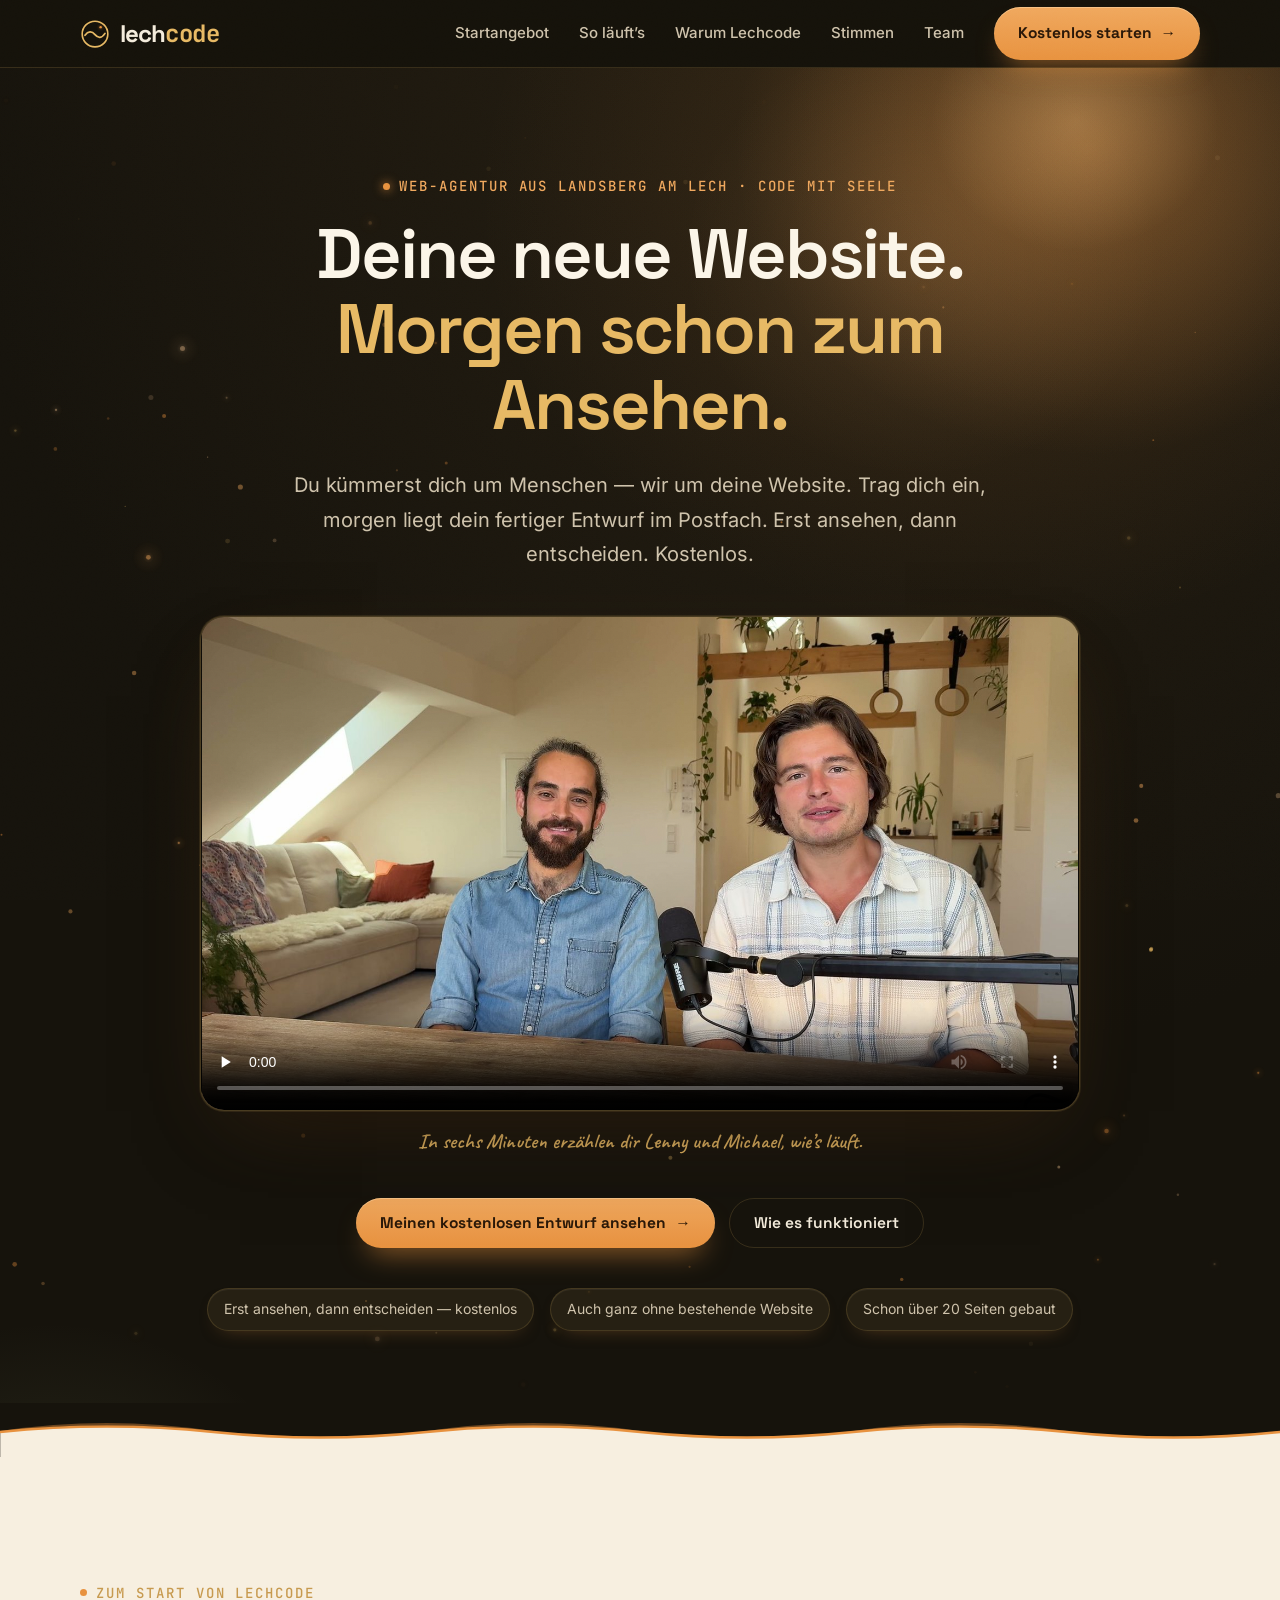
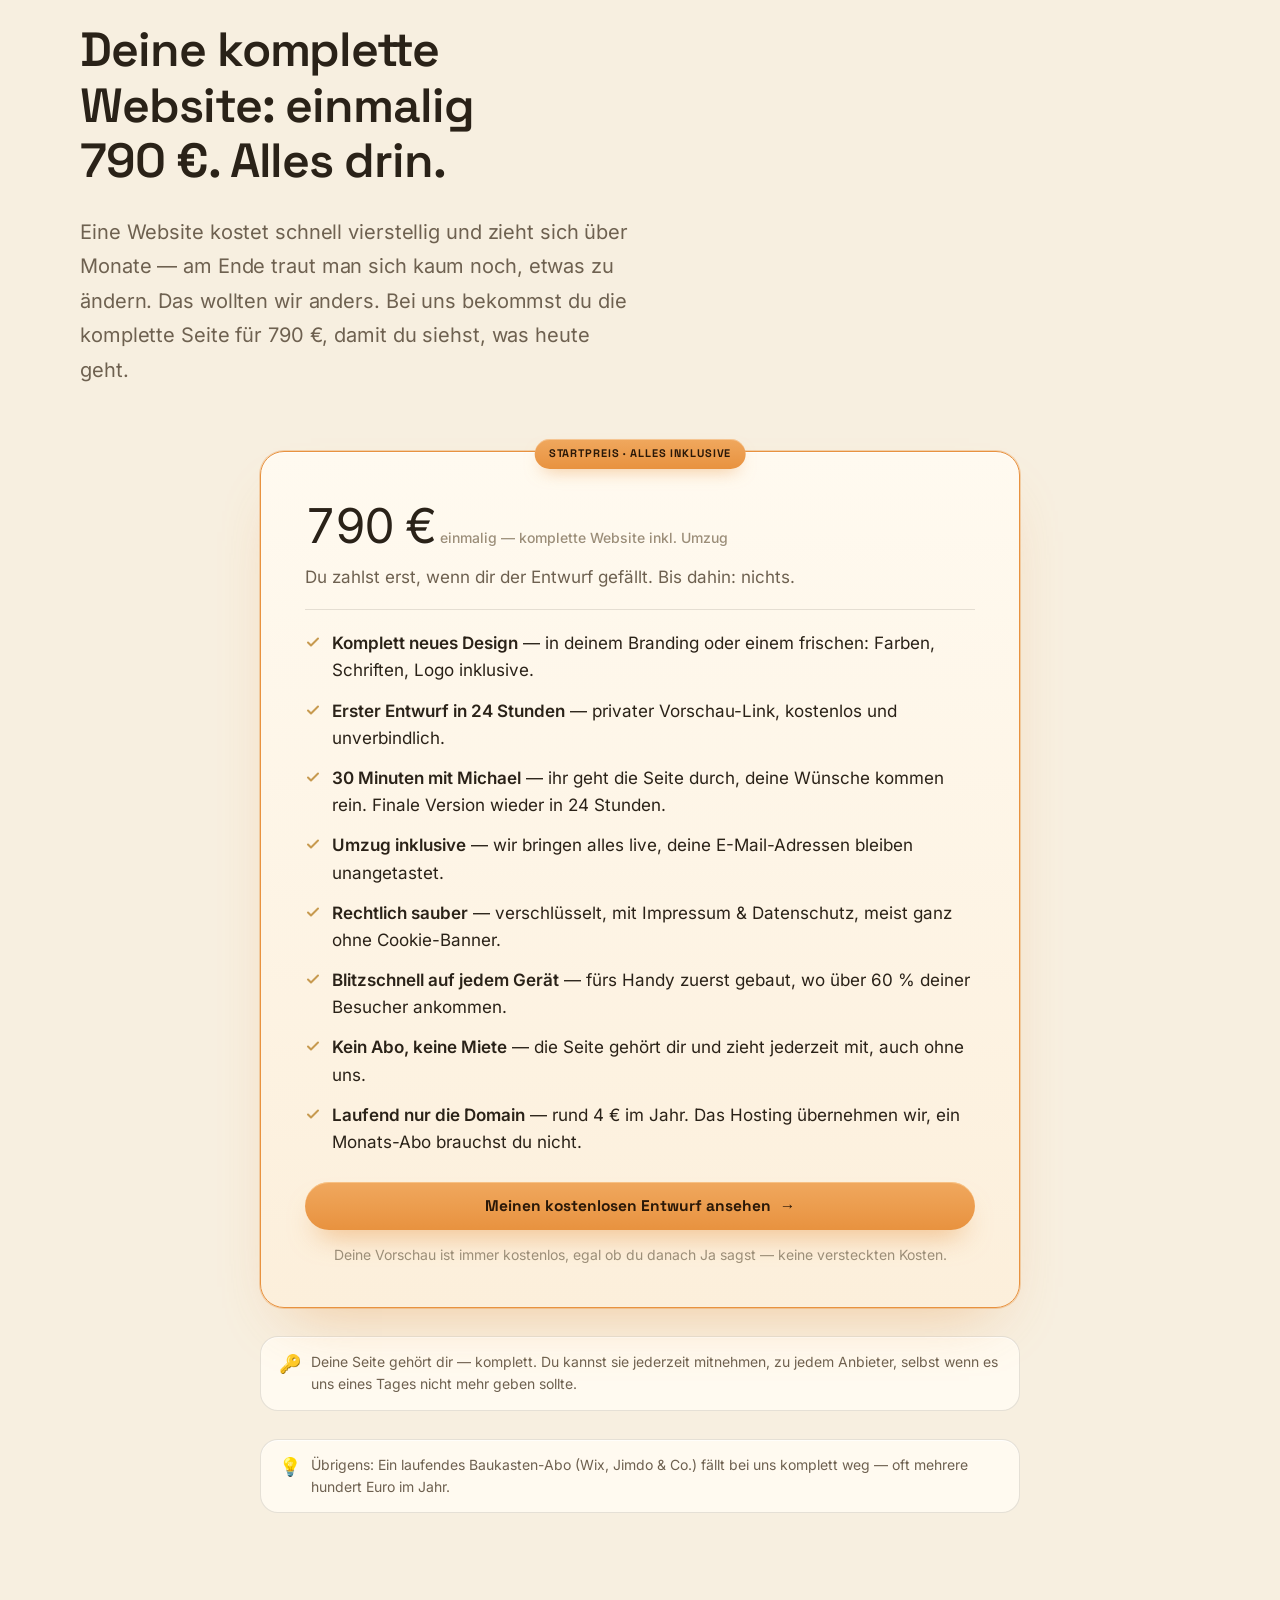
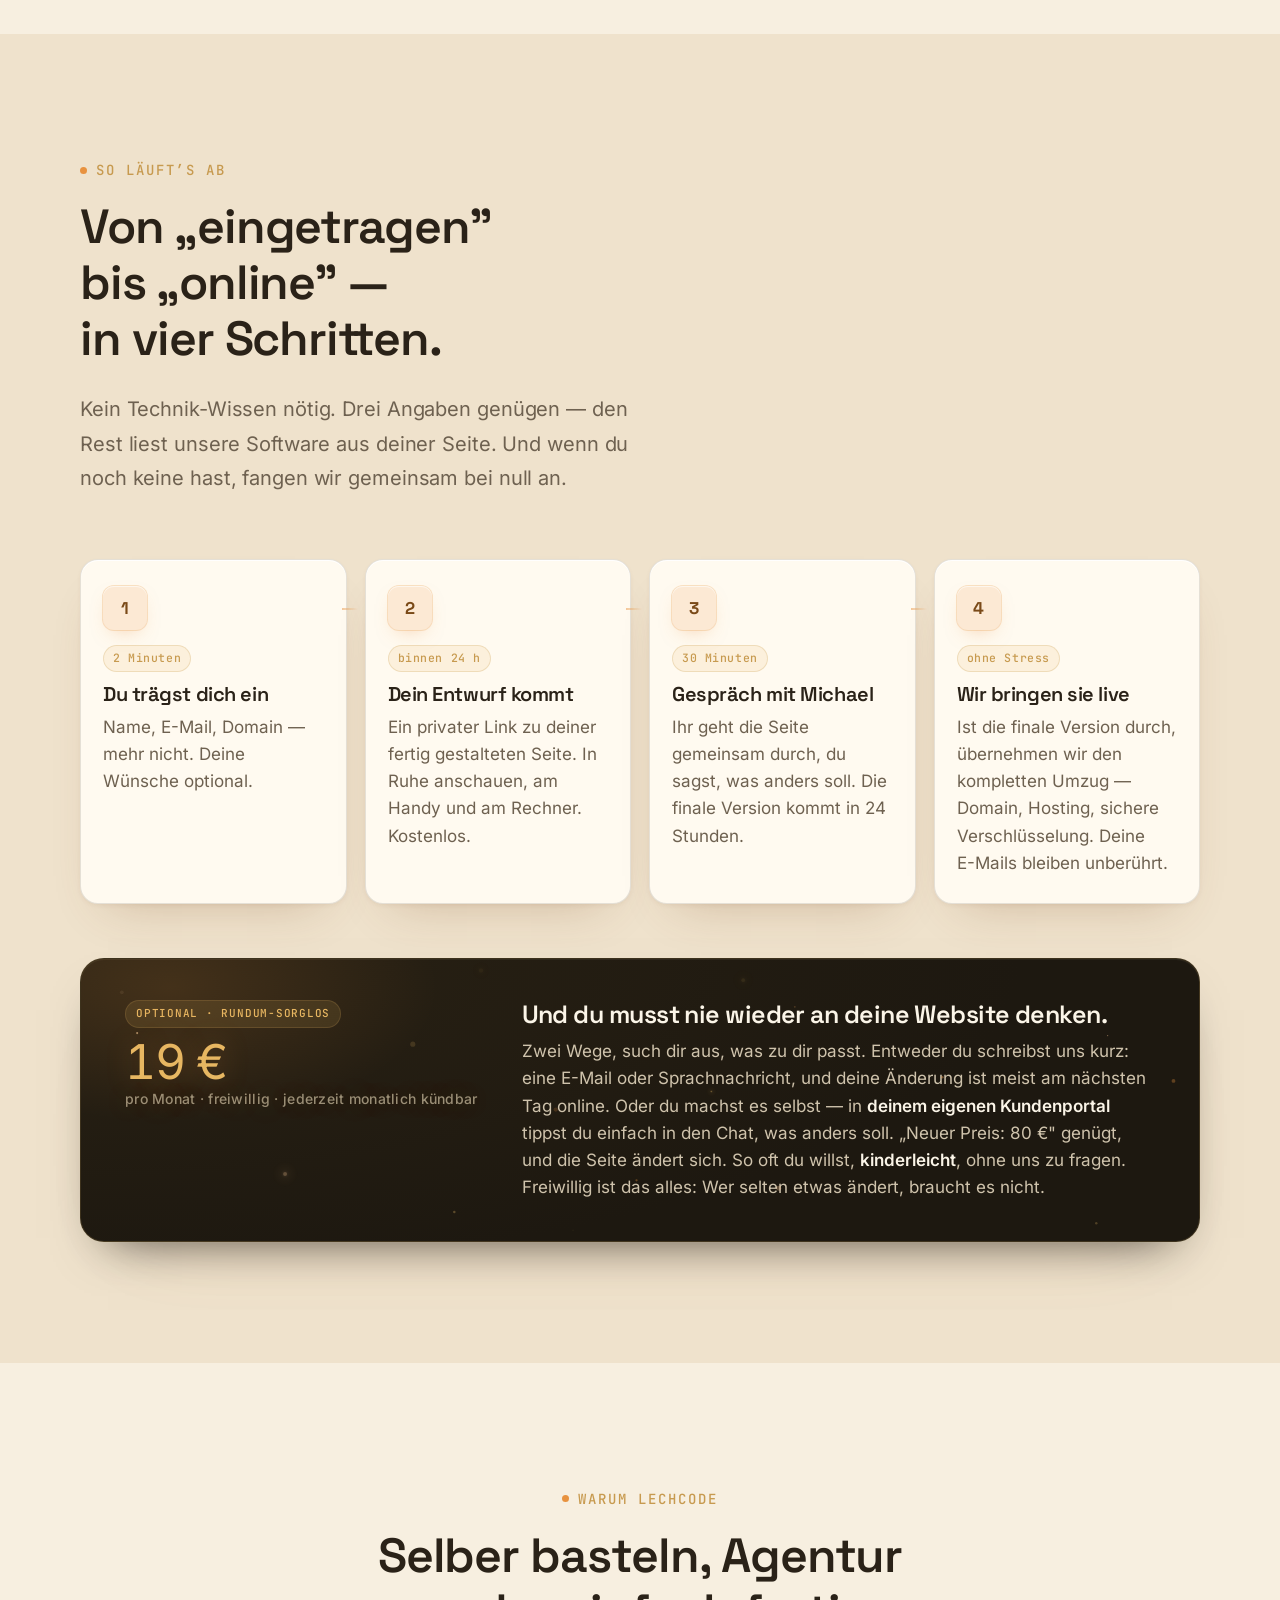
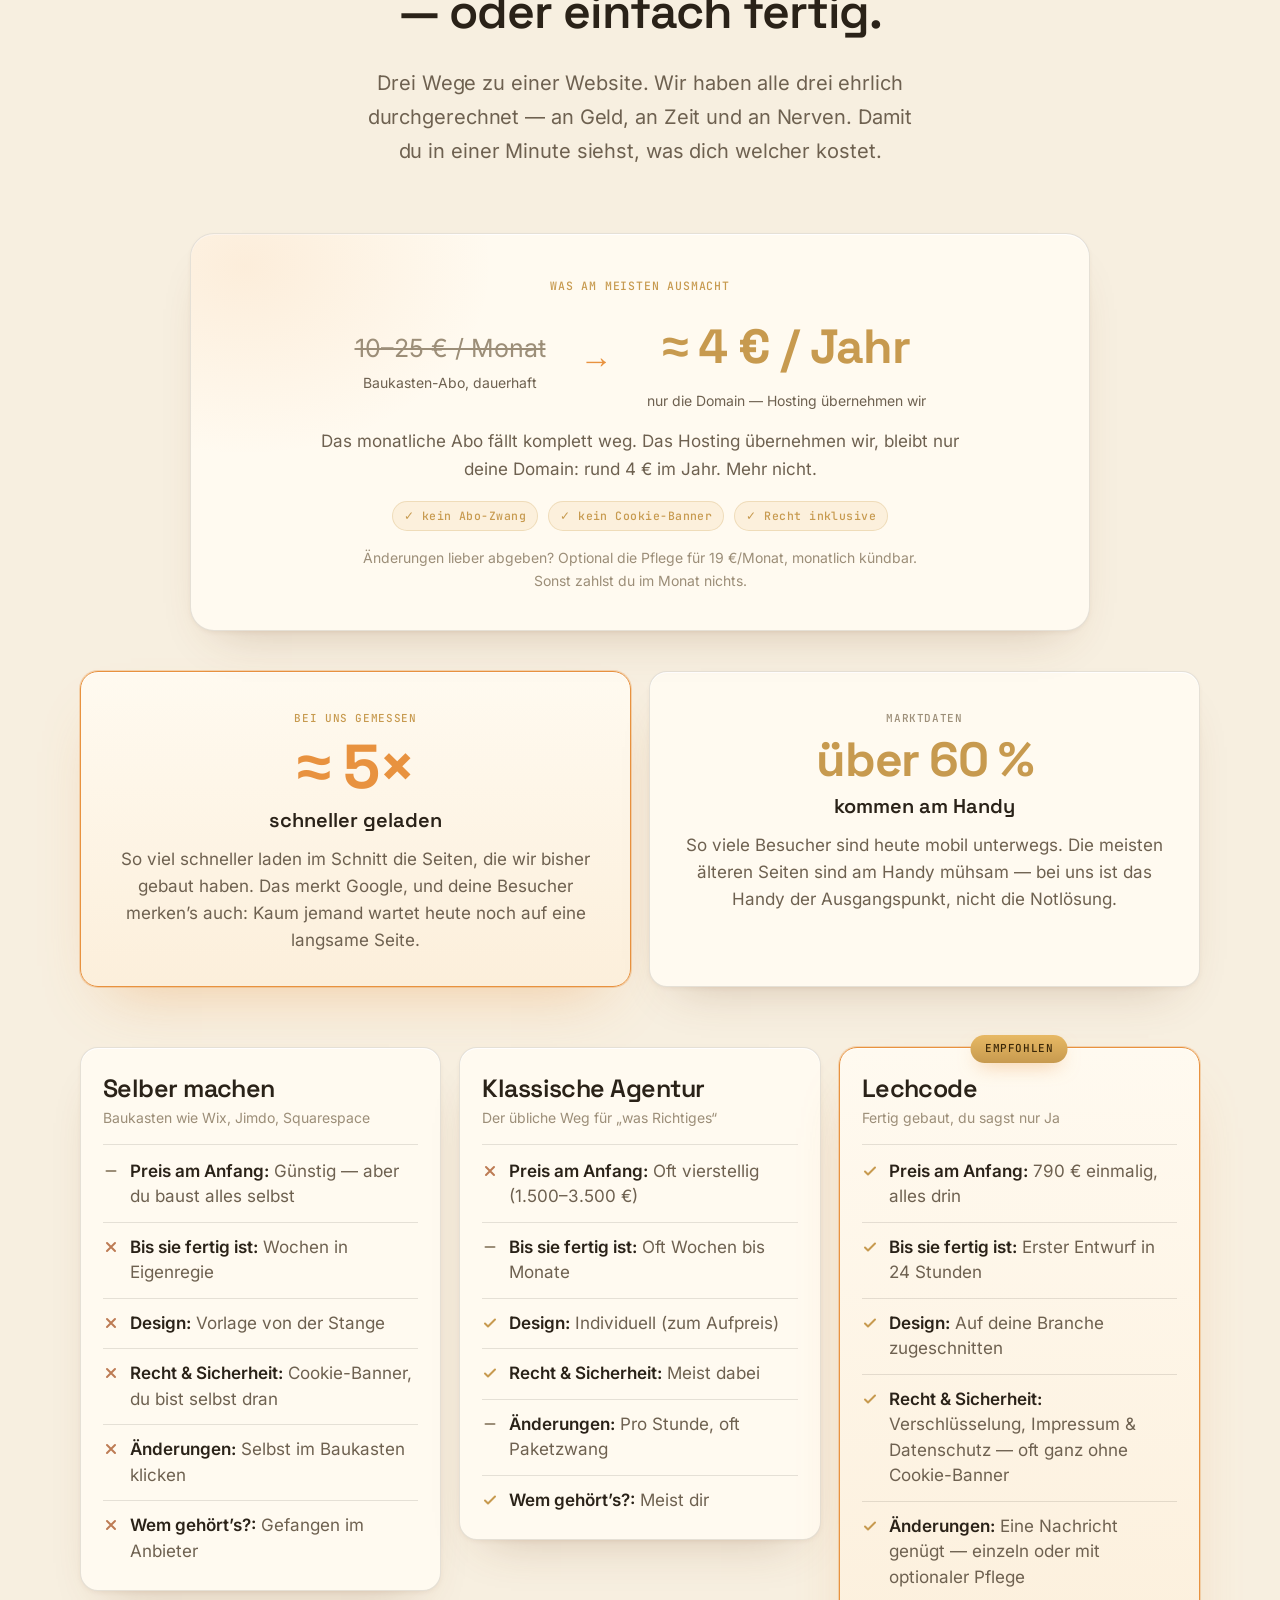
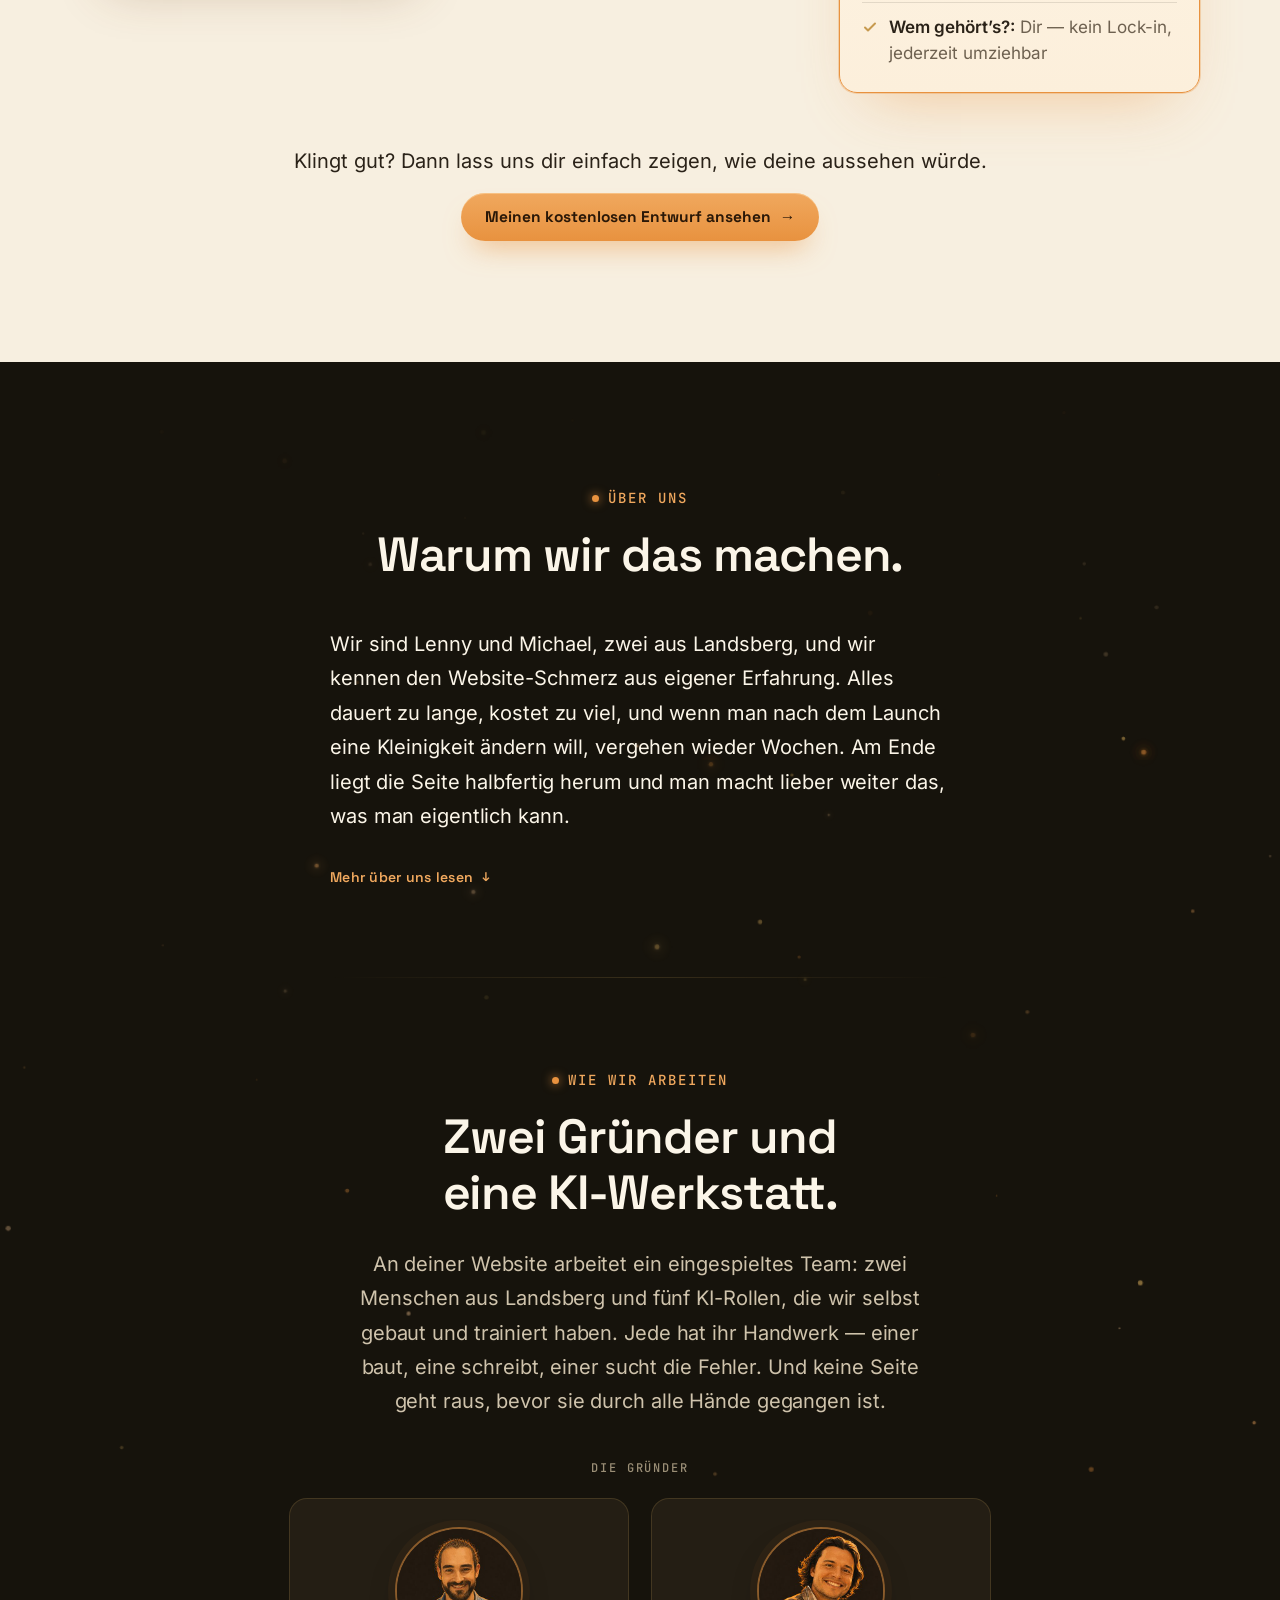
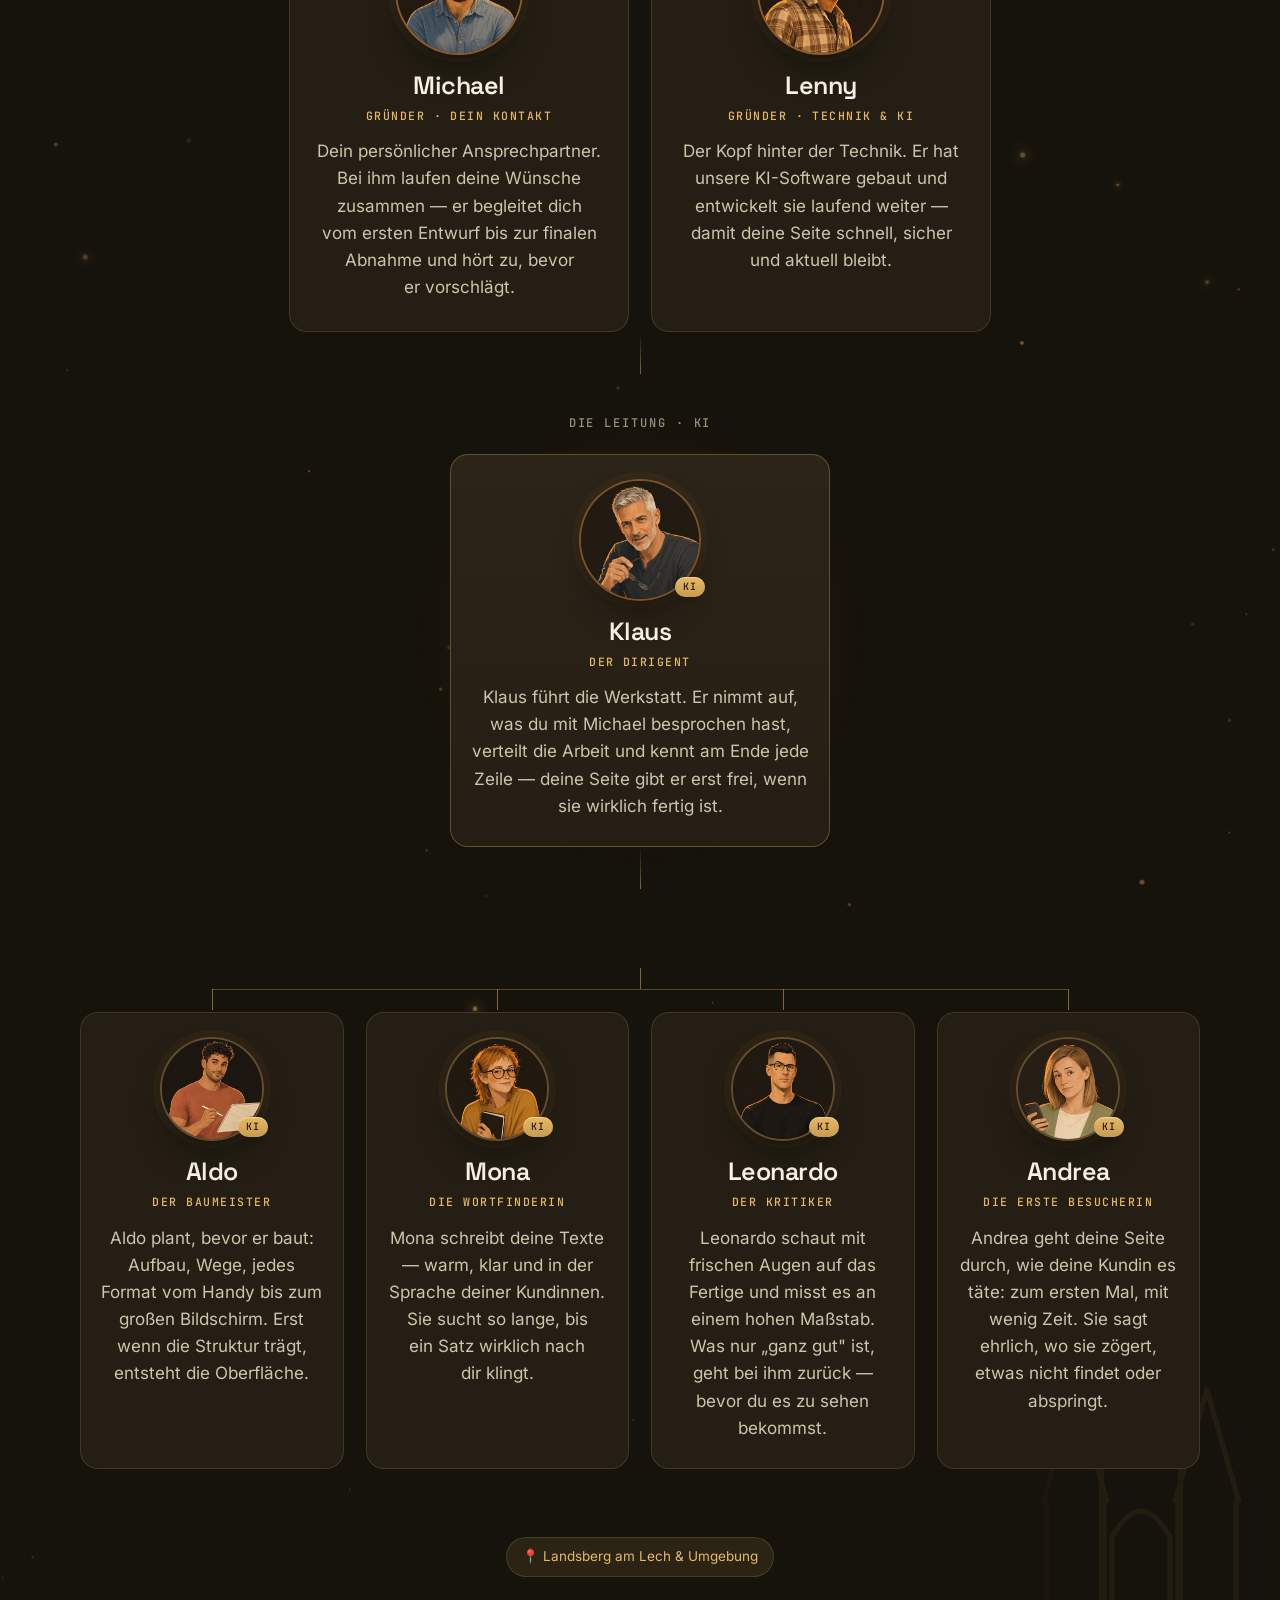
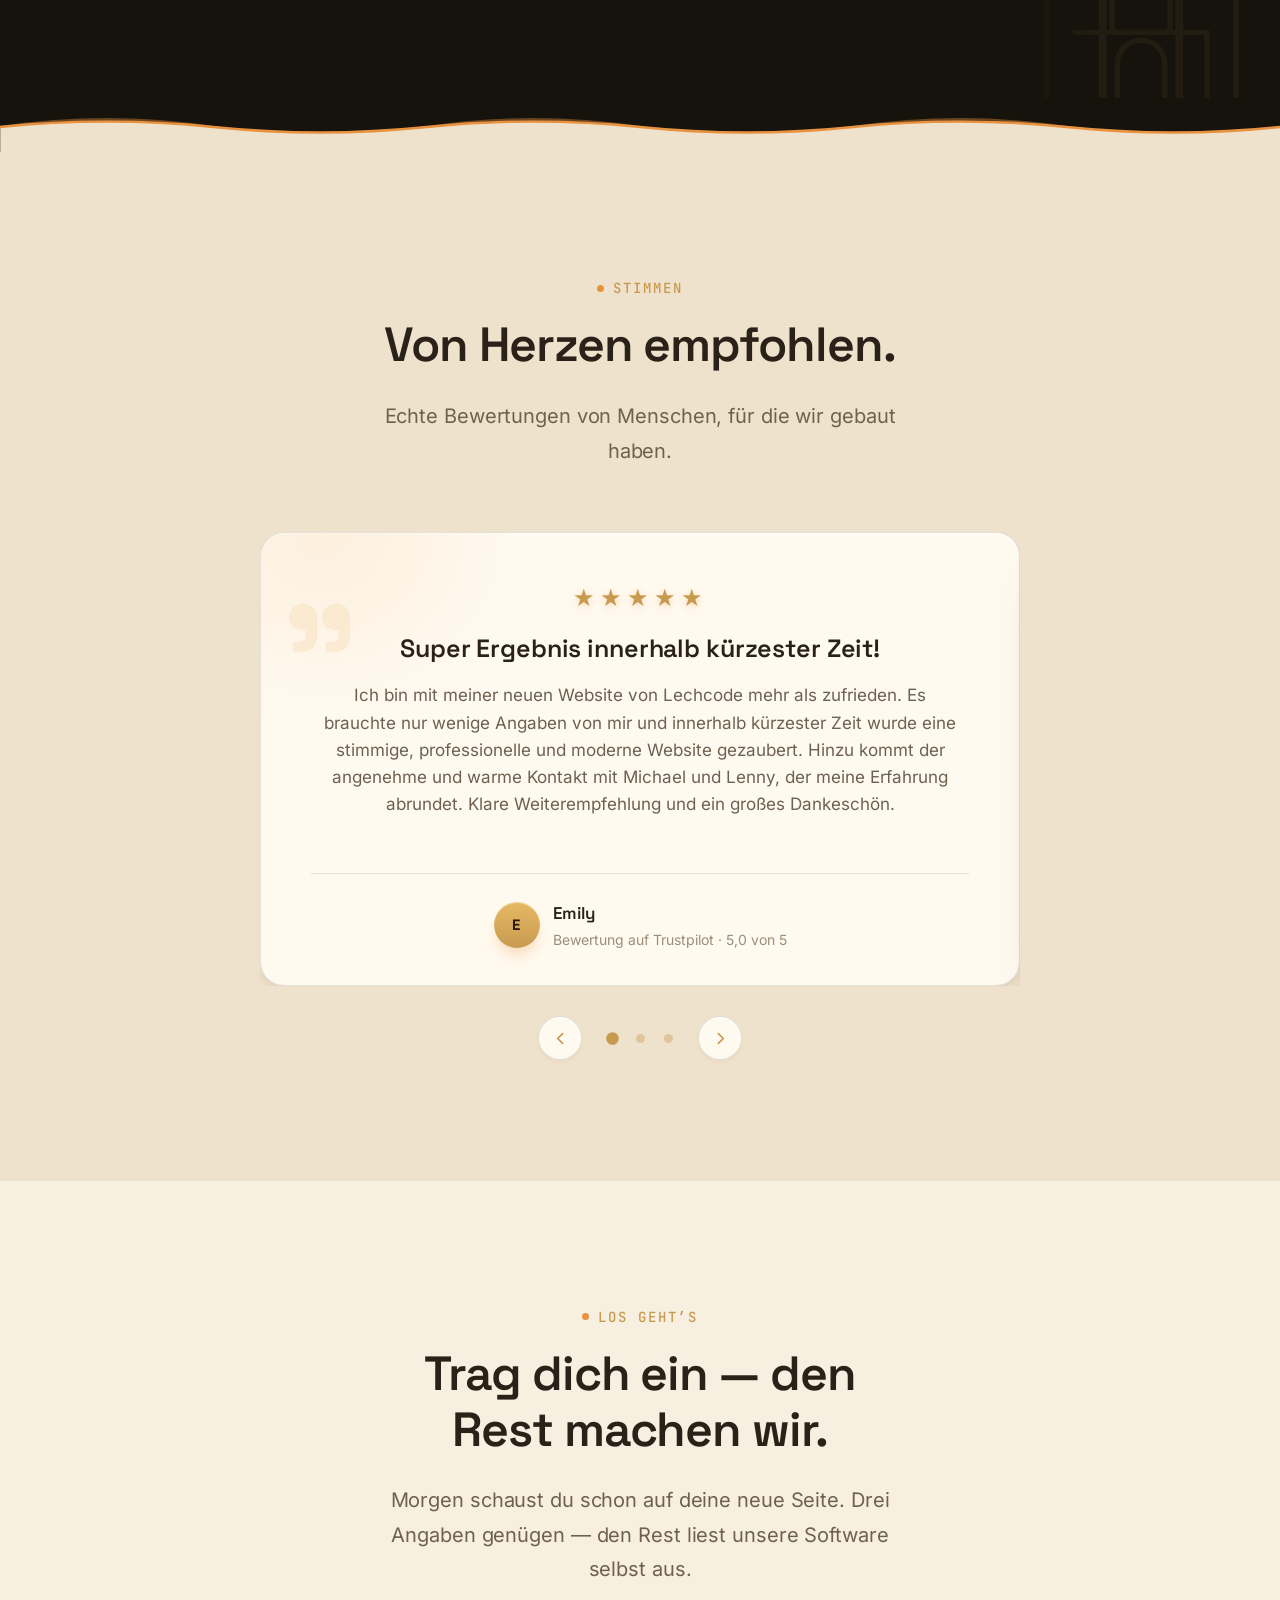
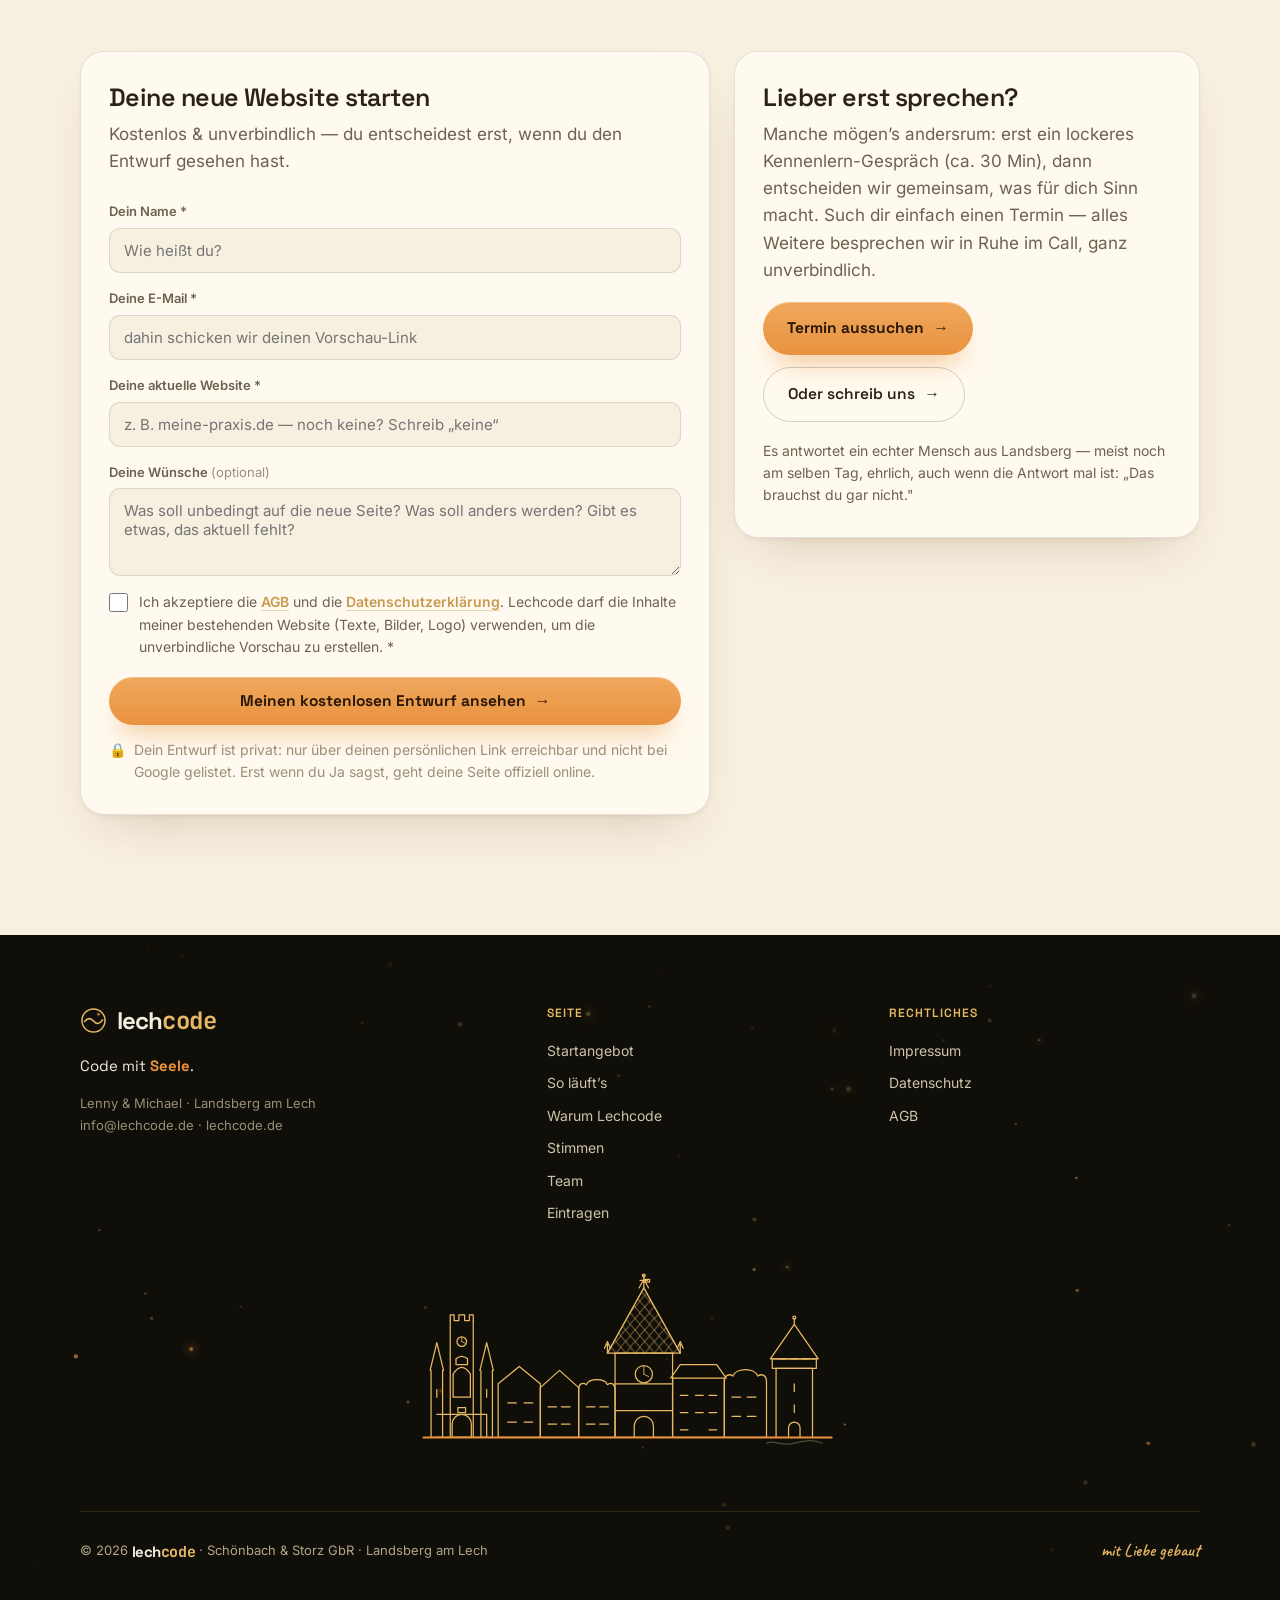
==== index.html @ bc7c3e91 "C. M. auf Google umgestellt, Strich an Abschnittsuebergaengen behoben Google statt Trustpilot: - C. " ====
<!DOCTYPE html>
<!--
  ╔══════════════════════════════════════════════════════════════════╗
  ║  LECHCODE — Agentur-Landingpage  ·  „Code mit Seele."             ║
  ║  Stil: „Warm-dunkel / Lagerfeuer" · Single-File, kein Build.      ║
  ║  Stand 2026-06-12: Kurz-Version fürs Netzwerk — Startangebot.     ║
  ╠══════════════════════════════════════════════════════════════════╣
  ║  ⚠ OFFEN (vor Versand ins Netzwerk):
  ║   • ✓ erledigt (15.06.): Video lokal eingebettet (cookiefrei) — Poster in assets/
  ║     (Untertitel bewusst weggelassen — Lennys Entscheidung 21.07.: Roh-Transkript zu unsauber;
  ║      bewusster A11y/WCAG-1.2.2-Kompromiss. Track-Hinweis steht am <video>-Element.)
  ║   • ✓ erledigt (12.06.): Formular scharf — Empfänger info@lechcode.de (verifiziert),
  ║     Web3Forms-Key aktiv, zweifach end-to-end getestet
  ║   • ✓ erledigt (12.06.): Web3Forms-Key aktiv · Postfach info@lechcode.de existiert · AGB freigegeben
  ║  ⚠ VOR GOOGLE-GO-LIVE: noindex raus (erst wenn alles oben erledigt).
  ╚══════════════════════════════════════════════════════════════════╝
-->
<html lang="de">
<head>
  <meta charset="UTF-8" />
  <meta name="viewport" content="width=device-width, initial-scale=1.0" />
  <script>document.documentElement.classList.add('js');if(location.search.indexOf('foto')>-1)document.documentElement.classList.add('foto');</script>
  <!-- ⚠ NOINDEX bleibt, SOLANGE diese Fassung unter der Vorschau-URL liegt (lechcode-neu-vorschau).
       Sonst würde die Vorschau in Google landen und der Live-Seite lechcode.de Konkurrenz machen.
       ➜ BEIM CUTOVER (diese Fassung wird lechcode.de): genau zwei Handgriffe —
         1. in der nächsten Zeile den Inhalt "noindex, nofollow" ersetzen durch:
            index, follow, max-image-preview:large, max-snippet:-1, max-video-preview:-1
            (und dasselbe in impressum.html, datenschutz.html, agb.html → dort genügt "index, follow")
         2. in robots.txt "Disallow: /" auf "Allow: /" ändern (Anleitung steht dort drin).
       Alles andere (canonical, Schema, sitemap.xml) ist bereits fertig und zeigt auf lechcode.de. -->
  <meta name="robots" content="noindex, nofollow" />
  <link rel="canonical" href="https://lechcode.de/" />
  <title>Neue Website in 24 h · Webdesign aus Landsberg | Lechcode</title>
  <meta name="description" content="Neue Website in 24 Stunden zum Ansehen — für Menschen, deren Arbeit anderen guttut. Kostenlos starten, danach 790 € inkl. Umzug. Webdesign aus Landsberg am Lech." />
  <meta property="og:title" content="Neue Website in 24 h · Webdesign aus Landsberg | Lechcode" />
  <meta property="og:description" content="Neue Website in 24 Stunden zum Ansehen — kostenlos starten, danach 790 € inkl. Umzug. Für Menschen, deren Arbeit anderen guttut. Webdesign aus Landsberg." />
  <meta property="og:type" content="website" />
  <meta property="og:site_name" content="Lechcode" />
  <meta property="og:locale" content="de_DE" />
  <meta property="og:url" content="https://lechcode.de/" />
  <meta property="og:image" content="https://lechcode.de/assets/og.jpg" />
  <meta property="og:image:width" content="1200" />
  <meta property="og:image:height" content="630" />
  <meta property="og:image:alt" content="Lechcode — Webdesign aus Landsberg am Lech" />
  <meta name="twitter:card" content="summary_large_image" />
  <meta name="twitter:title" content="Neue Website in 24 h · Webdesign aus Landsberg | Lechcode" />
  <meta name="twitter:description" content="Neue Website in 24 Stunden zum Ansehen — kostenlos starten, danach 790 € inkl. Umzug. Für Menschen, deren Arbeit anderen guttut. Webdesign aus Landsberg." />
  <meta name="twitter:image" content="https://lechcode.de/assets/og.jpg" />
  <meta name="theme-color" content="#16130c" />
  <link rel="icon" href="[data-uri]" />
  <!-- Schriften lokal gehostet (DSGVO: keine Verbindung zu Google Fonts) -->
  <link rel="stylesheet" href="assets/fonts.css">
  <style>
  /* ===== 1 · TOKENS — warme Lagerfeuer-Palette ===== */
  :root{
    /* dunkel */
    --night:#16130c; --night-2:#1d1810; --panel:#241e14; --panel-2:#2c2418;
    --bone:#f4ecdc; --bone-dim:#cfc3ac; --muted:#9a8e76;
    /* warm-hell (Lichtungen) */
    --cream:#f7efe0; --sand:#efe2cc; --warm-white:#fffaf0;
    --ink:#2a2218; --ink-soft:#6e6150; --ink-faint:#9c8e78;
    /* akzente */
    --amber:#e8923f; --ember:#f0a85e; --gold:#e7b964; --gold-deep:#c79a4f; --moss:#9aa873; --clay:#bd7b54;
    --line-d:rgba(231,185,100,.16); --line-l:rgba(42,34,24,.12);
    --display:"Space Grotesk",-apple-system,sans-serif; --mono:"JetBrains Mono",monospace;
    --sans:"Inter",-apple-system,sans-serif; --hand:"Caveat",cursive;
    --radius:18px; --radius-lg:24px;
    --nav-h:68px;

    /* — System-Tokens (eine Skala, eine Leiter, eine Kurve) — */
    --step--1:clamp(13px, .35vw + 12.2px, 14px);
    --step-0:clamp(16px, .4vw + 15px, 17px);
    --step-1:clamp(18px, .6vw + 16.5px, 20px);
    --step-2:clamp(21px, 1.1vw + 18px, 25px);
    --step-3:clamp(25px, 2vw + 19px, 33px);
    --step-4:clamp(30px, 3.4vw + 18px, 48px);
    --step-5:clamp(34px, 5.6vw + 14px, 70px);
    --lh-tight:1.08; --lh-snug:1.16; --lh-body:1.6; --lh-relaxed:1.72;
    --ls-display:-.03em; --ls-h2:-.022em; --ls-lead:-.005em; --ls-label:.14em;
    --space-1:clamp(8px, 1vw, 12px);
    --space-2:clamp(14px, 1.6vw, 18px);
    --space-3:clamp(20px, 2.4vw, 26px);
    --space-4:clamp(30px, 3.6vw, 40px);
    --space-5:clamp(44px, 5.5vw, 64px);
    --space-6:clamp(64px, 9.5vw, 124px);
    --radius-sm:11px; --radius-pill:999px;
    --shadow-d:0 1px 0 rgba(255,236,200,.04), 0 24px 48px -28px rgba(0,0,0,.72), 0 40px 90px -60px rgba(232,146,63,.18);
    --shadow-l:inset 0 1px 0 rgba(255,255,255,.7), 0 2px 6px -3px rgba(120,70,30,.16), 0 24px 48px -28px rgba(120,70,30,.30);
    --edge-d:inset 0 1px 0 rgba(255,236,200,.06);
    --edge-l:inset 0 1px 0 rgba(255,255,255,.75);
    --ember-glow:0 0 0 1px rgba(231,185,100,.45), 0 18px 46px -22px rgba(232,146,63,.42);
    --glow-l:inset 0 1px 0 rgba(255,255,255,.7), 0 0 0 1px rgba(199,154,79,.35), 0 22px 46px -24px rgba(189,123,84,.34);
    --amber-soft:rgba(232,146,63,.14);
    --ease:cubic-bezier(.22,.61,.36,1);
    --ease-line:cubic-bezier(.65,0,.35,1);
    --focus:0 0 0 3px rgba(232,146,63,.45);
    --focus-l:0 0 0 3px rgba(199,154,79,.45);
  }
  *{margin:0;padding:0;box-sizing:border-box;}
  html{scroll-behavior:smooth;scroll-padding-top:calc(var(--nav-h) + 12px);}
  body{background:var(--night);color:var(--bone);font-family:var(--sans);line-height:var(--lh-body);-webkit-font-smoothing:antialiased;overflow-x:hidden;position:relative;}
  /* Filmkorn: liegt fest über dem ganzen Bild und wird per mix-blend-mode verrechnet.
     Das kostet auf jedem Bild eine bildschirmgroße Mischung — auf dem Handy einer der
     teuersten Posten beim Scrollen, und dort sieht man das Korn ohnehin kaum.
     Deshalb erst ab Tablet-Breite. */
  @media (min-width:900px){
    body::after{content:"";position:fixed;inset:0;z-index:9999;pointer-events:none;opacity:.035;mix-blend-mode:overlay;
      background-image:url("data:image/svg+xml,%3Csvg xmlns='http://www.w3.org/2000/svg' width='200' height='200'%3E%3Cfilter id='n'%3E%3CfeTurbulence type='fractalNoise' baseFrequency='0.8' numOctaves='2' stitchTiles='stitch'/%3E%3C/filter%3E%3Crect width='100%25' height='100%25' filter='url(%23n)'/%3E%3C/svg%3E");}
  }
  h1,h2,h3,h4{font-family:var(--display);font-weight:600;line-height:var(--lh-snug);letter-spacing:var(--ls-h2);text-wrap:balance;}
  a{color:inherit;text-decoration:none;}
  img,svg{display:block;max-width:100%;}
  ::selection{background:rgba(232,146,63,.3);color:var(--bone);}
  .wrap{width:min(1120px,92vw);margin-inline:auto;}
  section{padding:var(--space-6) 0;position:relative;}
  /* 1px-Überlappung an allen Vollbild-Farbkanten. Auf Displays mit 125%/150%-Skalierung
     (unter Windows der Normalfall) rundet der Browser die Abschnittskanten unterschiedlich
     und lässt an jedem Übergang einen haarfeinen Saum des dunklen Seitenhintergrunds
     durchblitzen. Die Überlappung schließt ihn — inhaltlich folgenlos, die Farbkante
     wandert nur um 1px. Der Hero bleibt außen vor (schließt oben an die Navigation an). */
  section,svg.wave,.site-footer{margin-top:-1px;}
  .hero{margin-top:0;}
  .sec-head{max-width:56ch;margin-bottom:var(--space-5);}
  .sec-head h2{font-size:var(--step-4);margin-top:var(--space-2);}
  .sec-head p{font-size:var(--step-1);margin-top:var(--space-3);}
  .lead,.sec-head p,.hero-sub{font-size:var(--step-1);line-height:var(--lh-relaxed);letter-spacing:var(--ls-lead);}

  .dark{background:var(--night);color:var(--bone);}
  .dark h1,.dark h2,.dark h3{color:#fbf5e8;}
  .dark .sec-head p,.dark .lead{color:var(--bone-dim);}
  .light{background:var(--cream);color:var(--ink);}
  .light h1,.light h2,.light h3{color:var(--ink);}
  .light .sec-head p,.light .lead{color:var(--ink-soft);}
  .sand{background:var(--sand);}

  .eyebrow{font-family:var(--mono);font-weight:500;font-size:var(--step--1);letter-spacing:var(--ls-label);text-transform:uppercase;display:inline-flex;align-items:center;gap:9px;color:var(--ember);}
  .eyebrow::before{content:"";width:7px;height:7px;border-radius:50%;background:var(--amber);box-shadow:0 0 10px 1px rgba(232,146,63,.6);flex:none;}
  .light .eyebrow{color:var(--gold-deep);}
  .light .eyebrow::before{box-shadow:none;}
  /* Eyebrows tippen sich ein, wie eine Zeile Code — im Hero beim Laden, sonst
     sobald die Zeile ins Bild kommt.
     Die Schrift ist Monospace, ein steps()-Schritt ist deshalb exakt ein Zeichen;
     Zeichenzahl und Dauer setzt das Skript je Zeile als --n und --dauer.
     Aufgedeckt wird per clip-path: der Text bleibt vollständig im DOM (Screenreader
     lesen ihn normal) und es wackelt kein Layout.
     Der verdeckte Zustand hängt an .tippt — die Klasse setzt das Skript selbst und
     nimmt sie nach dem Tippen wieder weg. Läuft kein JavaScript oder führt der Browser
     die Animation nicht aus, steht die Zeile einfach da.
     Inhalt hängt nie an einer Animation.
     Wichtig: nowrap gilt NUR währenddessen — und das Skript startet eine Zeile erst
     gar nicht, wenn sie über zwei Zeilen läuft. Sonst würde eine lange Zeile
     (der Hero-Eyebrow ist ~500 px breit) auf dem Handy aus dem Bild ragen. */
  .tippen{position:relative;display:inline-block;}
  .tippen.tippt{white-space:nowrap;}
  .tippen.tippt > span{display:inline-block;clip-path:inset(0 100% 0 0);
    animation:tippen var(--dauer,2.2s) steps(var(--n,40),end) var(--start,.2s) forwards;}
  .tippen.tippt::after{content:"";position:absolute;top:.1em;bottom:.05em;left:0;width:2px;
    background:var(--ember);box-shadow:0 0 8px rgba(240,168,94,.7);
    animation:caret-lauf var(--dauer,2.2s) steps(var(--n,40),end) var(--start,.2s) forwards,
              caret-blinken .8s steps(1,end) infinite,
              caret-aus .4s ease calc(var(--start,.2s) + var(--dauer,2.2s) + .5s) forwards;}
  @keyframes tippen{to{clip-path:inset(0 0 0 0);}}
  @keyframes caret-lauf{from{left:0;}to{left:100%;}}
  @keyframes caret-blinken{50%{opacity:0;}}
  @keyframes caret-aus{to{opacity:0;}}
  .wm{font-family:var(--display);font-weight:700;letter-spacing:-.04em;line-height:1;display:inline-flex;align-items:baseline;}
  .wm .lech{color:var(--bone);} .wm .code{color:var(--gold);font-family:var(--mono);font-weight:700;letter-spacing:-.02em;}

  .step p,.person p,.price li,.price .desc,.card .sub,.care-banner p{font-size:var(--step-0);line-height:var(--lh-body);}
  .foot-col a,.price-fine,.note-line,.consent label,.form-note{font-size:var(--step--1);line-height:var(--lh-body);}
  .step h3,.person h3,.card h3,.care-banner h3{font-size:var(--step-2);line-height:1.25;}
  .price .amount,.care-banner .amount{font-size:var(--step-4);line-height:1;letter-spacing:-.03em;font-variant-numeric:tabular-nums;}

  /* Buttons — glühende Kohle */
  .btn{display:inline-flex;align-items:center;gap:9px;cursor:pointer;border:none;
    background:linear-gradient(180deg,var(--ember),var(--amber));color:#2a1808;
    font-family:var(--display);font-weight:700;font-size:15.5px;padding:14px 24px;border-radius:var(--radius-pill);
    box-shadow:inset 0 1px 0 rgba(255,220,170,.5), 0 16px 28px -12px rgba(232,146,63,.6);
    transition:transform .28s var(--ease),box-shadow .28s var(--ease),background .28s var(--ease);white-space:nowrap;}
  .btn:hover{transform:translateY(-2px);box-shadow:inset 0 1px 0 rgba(255,220,170,.5), 0 22px 38px -14px rgba(232,146,63,.7);}
  .btn:active{transform:translateY(0);transition-duration:.08s;}
  .btn .arr{transition:transform .25s var(--ease);} .btn:hover .arr{transform:translateX(4px);}
  .btn-ghost{background:transparent;color:var(--bone);border:1.5px solid var(--line-d);box-shadow:none;font-weight:600;}
  .btn-ghost:hover{background:rgba(231,185,100,.08);border-color:rgba(231,185,100,.4);box-shadow:none;transform:translateY(-2px);}
  .light .btn-ghost{color:var(--ink);border-color:rgba(42,34,24,.2);}
  .light .btn-ghost:hover{background:rgba(189,123,84,.08);border-color:var(--clay);}
  /* Vollbreite CTAs dürfen umbrechen (lange Wortlaute sprengen sonst schmale Karten auf dem Handy) */
  .hero-cta .btn,.price .btn,.form .btn,.vergleich-cta .btn{white-space:normal;text-align:center;line-height:1.3;}

  /* ===== 2 · NAV ===== */
  .nav{position:sticky;top:0;z-index:100;height:var(--nav-h);background:rgba(22,19,12,.72);backdrop-filter:saturate(150%) blur(14px);border-bottom:1px solid var(--line-d);}
  .nav-in{display:flex;align-items:center;justify-content:space-between;height:100%;}
  .nav .wm{font-size:24px;}
  .nav-links{display:flex;align-items:center;gap:30px;}
  .nav-links a:not(.btn){font-size:15px;color:var(--bone-dim);font-weight:500;position:relative;padding:4px 0;transition:color .2s var(--ease);}
  .nav-links a:not(.btn)::after{content:"";position:absolute;left:0;bottom:-1px;width:0;height:2px;background:var(--amber);border-radius:2px;transition:width .25s var(--ease);}
  .nav-links a:not(.btn):hover{color:var(--bone);} .nav-links a:not(.btn):hover::after{width:100%;}
  .nav-toggle{display:none;background:none;border:none;cursor:pointer;padding:8px;}
  .nav-toggle span{display:block;width:24px;height:2px;background:var(--bone);border-radius:2px;transition:.3s;}
  .nav-toggle span+span{margin-top:6px;}
  .brand{display:inline-flex;align-items:center;gap:10px;}
  .brand-mark{width:30px;height:30px;color:var(--gold);flex:none;transition:filter .4s var(--ease),transform .4s var(--ease);}
  .brand:hover .brand-mark{filter:drop-shadow(0 0 6px rgba(232,146,63,.5));transform:rotate(-3deg) scale(1.04);}
  .brand-mark circle[fill]{filter:drop-shadow(0 0 2.5px rgba(232,146,63,.85));}

  /* ===== 3 · HERO — Lagerfeuer, Video zuerst ===== */
  .hero{overflow:hidden;isolation:isolate;text-align:center;padding:clamp(56px,9vw,104px) 0 clamp(48px,6vw,72px);
    background:
      radial-gradient(20vmax 18vmax at 84% 4%, rgba(255,200,130,.30), transparent 56%),
      radial-gradient(46vmax 40vmax at 85% 6%, rgba(232,146,63,.30), transparent 60%),
      radial-gradient(60vmax 50vmax at 78% 10%, rgba(232,146,63,.12), transparent 68%),
      radial-gradient(40vmax 38vmax at 4% 114%, rgba(154,168,115,.16), transparent 55%),
      radial-gradient(120% 130% at 70% -6%, #271f12, var(--night) 62%),
      radial-gradient(140% 120% at 50% 120%, rgba(0,0,0,.5), transparent 60%);}
  .hero::after{content:"";position:absolute;inset:0;z-index:-1;pointer-events:none;
    background:
      radial-gradient(40vmax 36vmax at 85% 6%, rgba(240,168,94,.12), transparent 60%),
      radial-gradient(30vmax 28vmax at 72% 14%, rgba(255,190,120,.10), transparent 62%);
    animation:breathe 11s ease-in-out infinite;}
  @keyframes breathe{0%,100%{opacity:.8;transform:scale(1);}50%{opacity:1;transform:scale(1.05);}}
  .hero h1{font-size:var(--step-5);line-height:var(--lh-tight);letter-spacing:var(--ls-display);max-width:18ch;margin:var(--space-2) auto 0;}
  .hero h1 .q{color:var(--gold);}
  .hero-sub{color:var(--bone-dim);max-width:54ch;margin:var(--space-3) auto 0;}
  .hero-cta{display:flex;gap:14px;flex-wrap:wrap;justify-content:center;margin-top:var(--space-4);}
  .hero-trust{display:flex;align-items:center;justify-content:center;flex-wrap:wrap;gap:12px 16px;margin-top:var(--space-4);}
  .trust{display:inline-flex;align-items:center;gap:10px;font-size:14px;color:var(--bone-dim);
    background:rgba(231,185,100,.08);border:1px solid var(--line-d);padding:9px 16px;border-radius:var(--radius-pill);
    box-shadow:inset 0 1px 0 rgba(247,239,224,.06), 0 8px 20px -14px rgba(232,146,63,.5);transition:transform .3s var(--ease),border-color .3s var(--ease),background .3s var(--ease);}
  .trust:hover{transform:translateY(-1px);border-color:rgba(231,185,100,.4);background:rgba(231,185,100,.12);}

  /* Video-Bühne (Video ist eingebaut: assets/lechcode-video.mp4, lokal + cookiefrei) */
  .video-shell{max-width:880px;margin:clamp(28px,4.5vw,44px) auto 0;}
  .video-frame{position:relative;aspect-ratio:16/9;border-radius:var(--radius-lg);overflow:hidden;isolation:isolate;
    display:grid;place-items:center;text-align:center;padding:clamp(18px,4vw,40px);
    background:radial-gradient(90% 130% at 50% -20%, rgba(232,146,63,.20), transparent 55%), linear-gradient(180deg,var(--panel-2),var(--panel));
    border:1px solid rgba(231,185,100,.28);
    box-shadow:var(--edge-d), 0 0 0 1px rgba(231,185,100,.10), 0 40px 90px -40px rgba(0,0,0,.8), 0 30px 80px -40px rgba(232,146,63,.35);}
  .video-frame .wave-wm{position:absolute;inset:auto;width:min(420px,70%);color:var(--gold);opacity:.06;z-index:-1;}
  .play-disc{width:clamp(64px,9vw,88px);aspect-ratio:1/1;border-radius:50%;display:grid;place-items:center;
    background:linear-gradient(180deg,var(--ember),var(--amber));
    box-shadow:0 0 0 10px rgba(232,146,63,.10), 0 0 0 1px rgba(255,220,170,.35) inset, 0 22px 50px -16px rgba(232,146,63,.65);
    animation:breathe 5.5s ease-in-out infinite;}
  .play-disc svg{margin-left:5px;}
  .video-soon{margin-top:clamp(14px,2.4vw,22px);color:var(--bone-dim);font-size:var(--step-0);line-height:1.5;}
  .video-soon b{color:#fbf5e8;}
  .video-soon span{display:block;margin-top:6px;font-family:var(--mono);font-size:var(--step--1);color:var(--muted);letter-spacing:.04em;}
  .video-cap{display:flex;align-items:center;justify-content:center;gap:10px;margin-top:14px;font-family:var(--hand);font-size:21px;color:var(--gold);}

  /* Lech-Welle Trenner */
  .wave{display:block;width:100%;height:56px;}
  .wave-anim{animation:wave-flow 16s linear infinite;will-change:transform;}
  .wave-back{animation-duration:25s;}
  @keyframes wave-flow{to{transform:translateX(-1440px);}}
  @media (prefers-reduced-motion:reduce){.wave-anim{animation:none;}}

  /* ===== 4 · STARTANGEBOT (hell) ===== */
  .offer-grid{display:grid;grid-template-columns:1fr;justify-items:center;}
  .price{display:flex;flex-direction:column;width:min(760px,100%);background:linear-gradient(180deg,#fffaf0,#fcefdb);border:1px solid var(--amber);border-radius:var(--radius-lg);padding:clamp(28px,4vw,40px) clamp(24px,4vw,44px);position:relative;
    box-shadow:var(--edge-l), 0 0 0 1px rgba(232,146,63,.35), 0 30px 60px -30px rgba(232,146,63,.45);animation:priceGlow 7s ease-in-out infinite;}
  @keyframes priceGlow{0%,100%{box-shadow:var(--edge-l), 0 0 0 1px rgba(232,146,63,.35), 0 30px 60px -30px rgba(232,146,63,.45);}50%{box-shadow:var(--edge-l), 0 0 0 1px rgba(232,146,63,.42), 0 34px 66px -30px rgba(232,146,63,.52);}}
  .price .pill{position:absolute;top:-13px;left:50%;transform:translateX(-50%);font-family:var(--display);font-size:11px;letter-spacing:.08em;text-transform:uppercase;font-weight:700;
    background:linear-gradient(180deg,var(--ember),var(--amber));color:#2a1808;padding:6px 14px;border-radius:var(--radius-pill);white-space:nowrap;
    box-shadow:0 8px 18px -8px rgba(232,146,63,.6), inset 0 1px 0 rgba(255,250,240,.35);}
  .price .amount{margin-top:10px;color:var(--ink);text-shadow:0 1px 0 rgba(255,255,255,.6);}
  .price .amount small{font-size:var(--step--1);color:var(--ink-faint);font-weight:500;letter-spacing:0;}
  .price .desc{color:var(--ink-soft);margin-top:14px;padding-bottom:18px;border-bottom:1px solid var(--line-l);}
  .price ul{list-style:none;margin:20px 0 26px;display:flex;flex-direction:column;gap:13px;flex:1;}
  .price li{color:var(--ink);display:flex;align-items:flex-start;gap:11px;}
  .price li svg{flex:none;margin-top:4px;}
  .price li b{font-weight:650;}
  .price .btn{width:100%;justify-content:center;}
  .price-fine{text-align:center;margin-top:14px;color:var(--ink-faint);}
  .note-line{display:flex;gap:10px;align-items:flex-start;width:min(760px,100%);margin:clamp(20px,3vw,28px) auto 0;color:var(--ink-soft);background:var(--warm-white);border:1px solid var(--line-l);border-radius:var(--radius);padding:14px 18px;box-shadow:var(--edge-l);}
  .note-line .ic{flex:none;font-size:18px;line-height:1.4;}

  /* ===== 5 · ABLAUF (sand) ===== */
  .steps{display:grid;grid-template-columns:repeat(4,1fr);gap:18px;margin-top:clamp(36px,5vw,54px);}
  .step{position:relative;background:var(--warm-white);border:1px solid var(--line-l);border-radius:var(--radius);padding:26px 22px;box-shadow:var(--edge-l), var(--shadow-l);transition:transform .35s var(--ease),box-shadow .35s var(--ease),border-color .35s var(--ease);}
  .step:hover{transform:translateY(-3px);box-shadow:var(--glow-l);border-color:rgba(199,154,79,.35);}
  .step .num{font-family:var(--display);font-size:var(--step-0);font-weight:700;color:#7a4a18;background:rgba(232,146,63,.16);width:44px;height:44px;border-radius:var(--radius-sm);display:grid;place-items:center;margin-bottom:14px;
    box-shadow:inset 0 1px 0 rgba(255,255,255,.6), 0 8px 20px -10px rgba(232,146,63,.5), 0 0 0 1px rgba(232,146,63,.25);}
  .step h3{margin-bottom:7px;font-size:var(--step-1);} .step p{color:var(--ink-soft);}
  .step .zeit{display:inline-block;font-family:var(--mono);font-size:11.5px;letter-spacing:.05em;color:var(--gold-deep);background:rgba(231,185,100,.14);border:1px solid rgba(199,154,79,.25);padding:3px 9px;border-radius:var(--radius-pill);margin-bottom:10px;}
  @media (min-width:1020px){
    .step:not(:last-child)::after{content:"";position:absolute;top:48px;right:-12px;width:16px;height:2px;background:linear-gradient(90deg,rgba(232,146,63,.5),transparent);}
  }

  /* Pflege-Banner (19 €) — dunkle Karte in heller Sektion */
  .care-banner{display:grid;grid-template-columns:auto 1fr;gap:clamp(20px,4vw,44px);align-items:start;margin-top:clamp(36px,5vw,54px);
    background:radial-gradient(120% 160% at 0% 0%, #2a2214, var(--night-2) 70%);color:var(--bone);border:1px solid var(--line-d);border-radius:var(--radius-lg);
    padding:clamp(24px,4vw,40px) clamp(22px,4vw,44px);box-shadow:var(--edge-d), var(--shadow-d);position:relative;overflow:hidden;}
  .care-banner::before{content:"";position:absolute;inset:0;pointer-events:none;background:radial-gradient(40% 80% at 8% 10%, rgba(232,146,63,.14), transparent 60%);}
  .care-banner .amount{color:var(--gold);text-shadow:0 0 30px rgba(232,146,63,.30);}
  .care-banner .amount small{display:block;font-size:var(--step--1);color:var(--muted);font-weight:500;letter-spacing:.02em;margin-top:6px;}
  .care-banner h3{color:#fbf5e8;margin-bottom:8px;}
  .care-banner p{color:var(--bone-dim);} .care-banner b{color:#fbf5e8;}
  .care-banner .pill-mini{display:inline-block;font-family:var(--mono);font-size:11px;letter-spacing:.07em;text-transform:uppercase;color:var(--gold);background:rgba(231,185,100,.12);border:1px solid var(--line-d);padding:4px 10px;border-radius:var(--radius-pill);margin-bottom:10px;}

  /* ===== 5b · WARUM LECHCODE (Vergleich) ===== */
  #vergleich .sec-head{margin-inline:auto;text-align:center;}
  #ueber-uns .sec-head{margin-inline:auto;text-align:center;}
  #eintragen .sec-head{margin-inline:auto;text-align:center;}
  .proof-stats{display:grid;grid-template-columns:repeat(2,1fr);gap:18px;margin-top:clamp(28px,4vw,40px);}
  .proof-stats .stat{background:var(--warm-white);border:1px solid var(--line-l);border-radius:var(--radius);padding:clamp(22px,3vw,32px);box-shadow:var(--edge-l), var(--shadow-l);text-align:center;}
  .proof-stats .stat-num{font-family:var(--display);font-weight:700;font-size:var(--step-4);color:var(--gold-deep);letter-spacing:var(--ls-display);line-height:1;}
  .proof-stats .stat-label{font-family:var(--display);font-weight:600;font-size:var(--step-1);color:var(--ink);margin-top:6px;}
  .proof-stats .stat p{color:var(--ink-soft);font-size:var(--step-0);margin-top:10px;max-width:44ch;margin-inline:auto;}
  .proof-stats .stat-tag{display:inline-block;font-family:var(--mono);font-size:11px;letter-spacing:.06em;text-transform:uppercase;color:var(--gold-deep);margin-bottom:8px;}
  .proof-stats .stat-tag-muted{color:var(--ink-faint);}
  .proof-stats .stat.is-lead{border-color:var(--amber);background:linear-gradient(180deg,#fffaf0,#fcefdb);box-shadow:var(--edge-l), 0 0 0 1px rgba(232,146,63,.32), 0 30px 60px -30px rgba(232,146,63,.42);}
  .proof-stats .stat.is-lead .stat-num{color:var(--amber);font-size:clamp(38px,5.2vw,62px);}
  .vh{position:absolute;width:1px;height:1px;padding:0;margin:-1px;overflow:hidden;clip:rect(0 0 0 0);white-space:nowrap;border:0;}
  .nb{white-space:nowrap;}   /* haelt Woerter mit Bindestrich zusammen, z. B. E-Mails */
  .cost-flip{width:min(900px,100%);margin:clamp(28px,4vw,40px) auto 0;background:var(--warm-white);border:1px solid var(--line-l);border-radius:var(--radius-lg);padding:clamp(24px,4vw,38px);box-shadow:var(--edge-l), var(--shadow-l);position:relative;overflow:hidden;text-align:center;}
  .cost-flip::before{content:"";position:absolute;inset:0;pointer-events:none;background:radial-gradient(46% 80% at 6% 8%, rgba(232,146,63,.12), transparent 60%);}
  .cost-flip > *{position:relative;}
  .flip-kicker{font-family:var(--mono);font-size:11.5px;letter-spacing:.07em;text-transform:uppercase;color:var(--gold-deep);}
  .flip-row{display:flex;align-items:center;justify-content:center;gap:clamp(14px,4vw,34px);flex-wrap:wrap;margin-top:12px;}
  .flip-col{display:flex;flex-direction:column;gap:4px;}
  .cost-old{font-size:var(--step-2);color:var(--ink-faint);text-decoration:line-through;text-decoration-thickness:2px;}
  .cost-new{font-family:var(--display);font-weight:700;font-size:var(--step-4);color:var(--gold-deep);letter-spacing:var(--ls-h2);font-variant-numeric:tabular-nums;}
  .flip-col small{font-size:var(--step--1);color:var(--ink-soft);}
  .flip-arrow{font-size:var(--step-3);color:var(--amber);line-height:1;}
  .cost-say{max-width:60ch;margin:16px auto 0;color:var(--ink-soft);font-size:var(--step-0);}
  .cost-chips{display:flex;flex-wrap:wrap;gap:10px;justify-content:center;margin-top:18px;}
  .cost-chips span{font-family:var(--mono);font-size:11.5px;letter-spacing:.04em;color:var(--gold-deep);background:rgba(231,185,100,.14);border:1px solid rgba(199,154,79,.25);padding:5px 11px;border-radius:var(--radius-pill);}
  .cost-foot{max-width:62ch;margin:16px auto 0;font-size:var(--step--1);color:var(--ink-faint);}
  .compare-grid{display:grid;grid-template-columns:repeat(3,1fr);gap:18px;margin-top:clamp(40px,5.5vw,60px);align-items:start;}
  .compare-card{position:relative;display:flex;flex-direction:column;background:var(--warm-white);border:1px solid var(--line-l);border-radius:var(--radius);padding:26px 22px;box-shadow:var(--edge-l), var(--shadow-l);transition:transform .35s var(--ease),box-shadow .35s var(--ease),border-color .35s var(--ease);}
  .compare-card:hover{transform:translateY(-3px);box-shadow:var(--glow-l);border-color:rgba(199,154,79,.35);}
  .compare-card > h3{font-size:var(--step-2);margin-bottom:4px;}
  .compare-sub{display:block;font-size:var(--step--1);color:var(--ink-faint);padding-bottom:14px;border-bottom:1px solid var(--line-l);margin-bottom:2px;}
  .compare-card ul{list-style:none;display:flex;flex-direction:column;}
  .compare-card li{display:flex;gap:11px;align-items:flex-start;padding:12px 0;border-bottom:1px solid var(--line-l);font-size:var(--step-0);color:var(--ink-soft);line-height:1.5;}
  .compare-card li:last-child{border-bottom:0;padding-bottom:0;}
  .compare-card li svg{flex:none;margin-top:4px;}
  .compare-card li b{color:var(--ink);font-weight:600;}
  .cmp-yes{stroke:var(--gold-deep);} .cmp-no{stroke:var(--clay);} .cmp-mid{stroke:var(--ink-faint);}
  .compare-card.is-featured{border:1px solid var(--amber);background:linear-gradient(180deg,#fffaf0,#fcefdb);box-shadow:var(--edge-l), 0 0 0 1px rgba(232,146,63,.30), 0 30px 60px -30px rgba(232,146,63,.45);transform:translateY(-6px);}
  .compare-card.is-featured:hover{transform:translateY(-9px);}
  .compare-card .pill{position:absolute;top:-13px;left:50%;transform:translateX(-50%);white-space:nowrap;font-family:var(--mono);font-size:11px;letter-spacing:.06em;text-transform:uppercase;color:#3a2708;background:linear-gradient(180deg,var(--gold),var(--gold-deep));padding:5px 14px;border-radius:var(--radius-pill);box-shadow:0 8px 20px -8px rgba(232,146,63,.6);}
  .arg-grid{display:grid;grid-template-columns:repeat(3,1fr);gap:18px;margin-top:clamp(40px,5.5vw,60px);}
  .arg{background:var(--warm-white);border:1px solid var(--line-l);border-radius:var(--radius);padding:22px;box-shadow:var(--edge-l);}
  .arg .ic{font-size:24px;line-height:1;display:block;margin-bottom:10px;}
  .arg b{display:block;color:var(--ink);font-size:var(--step-1);margin-bottom:4px;}
  .arg p{color:var(--ink-soft);font-size:var(--step-0);}
  .vergleich-cta{text-align:center;margin-top:clamp(36px,5vw,52px);}
  .vergleich-cta p{font-size:var(--step-1);color:var(--ink);margin-bottom:16px;}

  /* ===== 6 · WER WIR SIND (dunkel) ===== */
  .about{position:relative;overflow:hidden;background:radial-gradient(60vmax 40vmax at 50% -10%, rgba(199,123,84,.06), transparent 55%), var(--night);}
  .about > .wrap{position:relative;z-index:1;}
  /* Funkenfeld — warme Partikel hinter den dunklen Abschnitten */
  .funken{position:absolute;inset:0;width:100%;height:100%;z-index:0;pointer-events:none;}
  .hero .wrap,.site-footer .wrap{position:relative;z-index:1;}
  .site-footer{position:relative;}
  @media (prefers-reduced-motion:reduce){.funken{display:none;}}
  .about-bayertor{position:absolute;right:-6px;bottom:0;width:clamp(170px,24vw,290px);color:var(--gold);opacity:.06;pointer-events:none;z-index:0;
    -webkit-mask:linear-gradient(90deg,transparent,#000 35%);mask:linear-gradient(90deg,transparent,#000 35%);}
  @media (max-width:600px){.about-bayertor{opacity:.04;}}
  .people{display:grid;grid-template-columns:repeat(2,1fr);gap:18px;margin-top:clamp(28px,4.5vw,44px);}
  .person{background:var(--panel);border:1px solid var(--line-d);border-radius:var(--radius);padding:26px;box-shadow:var(--edge-d), var(--shadow-d);transition:transform .35s var(--ease),box-shadow .35s var(--ease),border-color .35s var(--ease);}
  .person:hover{transform:translateY(-3px);box-shadow:var(--ember-glow), 0 30px 60px -30px rgba(0,0,0,.7);border-color:rgba(231,185,100,.3);}
  .person .ic{display:inline-grid;place-items:center;width:46px;height:46px;border-radius:var(--radius-sm);background:rgba(231,185,100,.08);box-shadow:inset 0 0 0 1px var(--line-d);font-size:22px;margin-bottom:14px;}
  .person .avatar{display:block;width:84px;height:84px;border-radius:50%;object-fit:cover;margin-bottom:16px;box-shadow:0 0 0 3px rgba(231,185,100,.18), 0 8px 20px -8px rgba(0,0,0,.6);}
  .person h3{color:#fbf5e8;}
  .person .role{display:block;font-family:var(--display);font-weight:600;font-size:12.5px;letter-spacing:.04em;color:var(--gold);margin:4px 0 10px;}
  .person p{color:var(--bone-dim);} .person p b{color:var(--ember);font-weight:600;}
  .person p a{color:var(--ember);text-decoration:underline;text-decoration-color:rgba(231,185,100,.45);text-underline-offset:3px;transition:text-decoration-color .25s var(--ease);}
  .person p a:hover{text-decoration-color:var(--ember);}
  .about .local{display:inline-flex;align-items:center;gap:8px;font-size:13.5px;color:var(--gold);background:rgba(231,185,100,.1);border:1px solid var(--line-d);padding:8px 15px;border-radius:var(--radius-pill);}
  .about h2 .q{color:var(--gold);}
  #stimmen .sec-head{margin-inline:auto;text-align:center;}
  /* KI-Team-Karten */
  .team-intro{text-align:center;font-family:var(--display);font-weight:600;color:var(--gold);font-size:var(--step-1);margin-top:clamp(30px,4.5vw,44px);}
  .ki-team{display:grid;grid-template-columns:repeat(4,1fr);gap:16px;margin-top:var(--space-3);}
  .ki-card{background:var(--panel);border:1px solid var(--line-d);border-radius:var(--radius);padding:22px 20px;box-shadow:var(--edge-d);transition:transform .35s var(--ease),box-shadow .35s var(--ease),border-color .35s var(--ease);}
  .ki-card:hover{transform:translateY(-3px);box-shadow:var(--ember-glow), 0 30px 60px -30px rgba(0,0,0,.7);border-color:rgba(231,185,100,.3);}
  .ki-badge{display:inline-grid;place-items:center;width:44px;height:44px;border-radius:var(--radius-sm);background:rgba(231,185,100,.1);box-shadow:inset 0 0 0 1px var(--line-d);font-size:22px;margin-bottom:12px;}
  .ki-card h3{color:#fbf5e8;font-size:var(--step-1);}
  .ki-card .role{display:block;font-family:var(--display);font-weight:600;font-size:12.5px;letter-spacing:.04em;color:var(--gold);margin:3px 0 9px;}
  .ki-card p{color:var(--bone-dim);font-size:var(--step-0);line-height:var(--lh-body);}
  .team-foot{text-align:center;color:var(--bone-dim);font-size:var(--step-0);max-width:60ch;margin:clamp(24px,3.5vw,34px) auto 0;}
  /* Klaus — Lead-Karte über dem KI-Team */
  .ki-lead{display:flex;gap:clamp(16px,2.5vw,22px);align-items:flex-start;background:linear-gradient(180deg,var(--panel-2),var(--panel));border:1px solid rgba(231,185,100,.28);border-radius:var(--radius);padding:clamp(18px,2.6vw,26px);box-shadow:var(--edge-d), var(--shadow-d);margin-top:var(--space-3);}
  .ki-lead .ki-badge{flex:none;width:56px;height:56px;font-size:28px;background:rgba(231,185,100,.14);margin-bottom:0;}
  .ki-lead-txt{flex:1;min-width:0;}
  .ki-lead h3{color:#fbf5e8;font-size:var(--step-2);}
  .ki-lead .role{display:block;font-family:var(--display);font-weight:600;font-size:12.5px;letter-spacing:.04em;color:var(--gold);margin:2px 0 7px;}
  .ki-lead p{color:var(--bone-dim);font-size:var(--step-0);line-height:var(--lh-body);}
  @media (max-width:520px){.ki-lead{flex-direction:column;text-align:center;}.ki-lead .ki-badge{margin-inline:auto;}}
  /* Stimmen — Slider aus echten Kundenbewertungen (Google & Trustpilot).
     Basis ist natives Scroll-Snap: auch ohne das Slider-Skript sind alle Karten
     durch Wischen/Scrollen erreichbar. Pfeile und Punkte kommen per JS dazu.
     Jede Karte ist eine eigene Zitat-Karte (gerahmt, großes Anführungszeichen,
     Absender-Zeile) — auf den ersten Blick als Kundenstimme erkennbar. */
  .stimmen-slider{position:relative;max-width:760px;margin-inline:auto;}
  .stimmen-slider:focus-visible{outline:none;}
  .stimmen-track{position:relative;display:flex;align-items:stretch;
    overflow-x:auto;scroll-snap-type:x mandatory;scroll-behavior:smooth;
    -ms-overflow-style:none;scrollbar-width:none;}
  .stimmen-track::-webkit-scrollbar{display:none;}
  @media (prefers-reduced-motion:reduce){.stimmen-track{scroll-behavior:auto;}}
  .stimme{position:relative;flex:0 0 100%;scroll-snap-align:center;
    display:flex;flex-direction:column;text-align:center;
    background:var(--warm-white);border:1px solid var(--line-l);border-radius:var(--radius-lg);
    padding:clamp(30px,4.5vw,46px) clamp(22px,4vw,50px) clamp(24px,3.4vw,34px);
    box-shadow:var(--edge-l), var(--shadow-l);overflow:hidden;}
  .stimme::before{content:"";position:absolute;inset:0;pointer-events:none;
    background:radial-gradient(46% 70% at 8% 0%, rgba(232,146,63,.10), transparent 62%);}
  .stimme > *{position:relative;}
  .stimme-mark{position:absolute;left:clamp(8px,1.6vw,20px);top:clamp(-30px,-2.4vw,-14px);
    font-family:var(--display);font-weight:700;font-size:clamp(96px,13vw,150px);line-height:1;
    color:var(--gold);opacity:.17;pointer-events:none;user-select:none;}
  .stimme-stars{color:var(--gold-deep);font-size:24px;letter-spacing:5px;text-shadow:0 2px 10px rgba(232,146,63,.35);}
  .stimme-quote{font-family:var(--display);font-weight:600;font-size:var(--step-2);line-height:1.4;color:var(--ink);margin-top:14px;letter-spacing:var(--ls-lead);text-wrap:balance;}
  .stimme-more{color:var(--ink-soft);font-size:var(--step-0);line-height:var(--lh-body);margin-top:16px;max-width:58ch;margin-inline:auto;text-wrap:pretty;}
  /* margin-top:auto schiebt die Absender-Zeile an den Kartenboden, damit sie bei
     unterschiedlich langen Bewertungen auf einer Höhe steht (Karten sind gleich hoch). */
  .stimme-by{display:flex;align-items:center;justify-content:center;gap:13px;width:100%;
    margin-top:auto;padding-top:clamp(20px,2.6vw,26px);border-top:1px solid var(--line-l);}
  .stimme-av{flex:none;width:46px;height:46px;border-radius:50%;display:grid;place-items:center;
    font-family:var(--display);font-weight:700;font-size:15px;letter-spacing:.04em;color:#2a1808;
    background:linear-gradient(180deg,var(--gold),var(--gold-deep));
    box-shadow:0 10px 20px -10px rgba(232,146,63,.75), inset 0 1px 0 rgba(255,248,230,.5);}
  .stimme-wer{text-align:left;}
  .stimme-wer b{display:block;font-family:var(--display);font-weight:600;font-size:var(--step-0);color:var(--ink);}
  .stimme-wer small{display:block;font-size:var(--step--1);color:var(--ink-faint);margin-top:2px;}
  /* Bedienung: Pfeile + Punkte. Erst mit JS sichtbar — ohne JS wird gewischt/gescrollt. */
  .stimmen-ctrl{display:none;align-items:center;justify-content:center;gap:clamp(12px,2vw,18px);margin-top:clamp(22px,3vw,30px);}
  .js .stimmen-ctrl{display:flex;}
  .stimmen-arrow{flex:none;width:44px;height:44px;border-radius:50%;display:grid;place-items:center;cursor:pointer;
    background:var(--warm-white);border:1px solid var(--line-l);color:var(--gold-deep);box-shadow:var(--edge-l), var(--shadow-l);
    transition:transform .25s var(--ease),box-shadow .25s var(--ease),border-color .25s var(--ease),color .2s var(--ease);}
  .stimmen-arrow:hover{transform:translateY(-2px);border-color:rgba(199,154,79,.5);color:var(--amber);box-shadow:var(--glow-l);}
  .stimmen-arrow svg{width:17px;height:17px;}
  .stimmen-dots{display:flex;align-items:center;gap:4px;}
  .stimmen-dot{width:24px;height:24px;padding:0;border:0;background:transparent;cursor:pointer;display:grid;place-items:center;}
  .stimmen-dot::before{content:"";width:9px;height:9px;border-radius:50%;background:rgba(199,154,79,.4);
    transition:transform .25s var(--ease),background .25s var(--ease);}
  .stimmen-dot[aria-current="true"]::before{background:var(--gold-deep);transform:scale(1.4);}
  @media (max-width:480px){.stimme-by{flex-direction:column;gap:10px;}.stimme-wer{text-align:center;}}
  @media (max-width:860px){.ki-team{grid-template-columns:repeat(2,1fr);}}
  @media (max-width:520px){.ki-team{grid-template-columns:1fr;}}
  /* ===== Über uns — Organigramm (KI-Werkstatt) ===== */
  /* Größen wie im Rest der Seite: der Auftakt liegt auf der Lead-Stufe (wie die
     Einleitungen der anderen Abschnitte), der ausgeklappte Teil auf Fließtext-Stufe
     (wie .step p oder .stimme-more). Vorher lief der Auftakt auf --step-2 und war
     damit so groß wie eine Kartenüberschrift. */
  .org-prosa{max-width:62ch;margin:clamp(28px,4vw,44px) auto 0;}
  .org-prosa p{font-size:var(--step-0);line-height:1.75;color:var(--bone-dim);margin:0 0 1.25em;text-wrap:pretty;}
  .org-prosa p.auftakt{font-size:var(--step-1);line-height:var(--lh-relaxed);letter-spacing:var(--ls-lead);color:#fbf5e8;}
  .org-prosa p:last-child{margin-bottom:0;}
  .org-more{margin-top:.35em;}
  .org-more-sum{cursor:pointer;list-style:none;display:inline-flex;align-items:center;gap:9px;font-family:var(--display);font-weight:600;font-size:var(--step--1);letter-spacing:.02em;color:var(--ember);padding:8px 0;transition:color .2s var(--ease);}
  .org-more-sum::-webkit-details-marker{display:none;}
  .org-more-sum::after{content:"↓";font-size:.9em;transition:transform .3s var(--ease);}
  .org-more[open] .org-more-sum::after{transform:rotate(180deg);}
  .org-more-sum:hover{color:var(--gold);}
  /* Der ausgeklappte Teil bekommt eine feine Kante nach oben — dann liest er sich
     als Fortsetzung und nicht als Text, der plötzlich im Raum steht. */
  .org-more-body{margin-top:.9em;padding-top:1.4em;border-top:1px solid var(--line-d);}
  .org-trenner{width:100%;max-width:62ch;margin:clamp(48px,7vw,80px) auto 0;height:1px;border:0;background:linear-gradient(90deg,transparent,var(--line-d),transparent);}
  .org-head2{margin-top:clamp(52px,8vw,88px);}
  .org-ebene{position:relative;margin-top:clamp(28px,4vw,40px);}
  .org-label{font-family:var(--mono);font-size:12px;letter-spacing:.16em;text-transform:uppercase;color:var(--muted);text-align:center;margin-bottom:20px;}
  .org-reihe{display:flex;flex-wrap:wrap;gap:clamp(16px,2.4vw,22px);justify-content:center;position:relative;z-index:1;}
  .org-reihe-4{display:grid;grid-template-columns:repeat(4,minmax(0,1fr));gap:clamp(16px,2.4vw,22px);align-items:stretch;}
  .org-karte{background:var(--panel);border:1px solid var(--line-d);border-radius:var(--radius);padding:24px 20px 26px;text-align:center;flex:1 1 240px;max-width:300px;display:flex;flex-direction:column;align-items:center;transition:border-color .35s var(--ease),transform .45s var(--ease),box-shadow .45s var(--ease);}
  .org-reihe-4 .org-karte{max-width:none;}
  .org-karte:hover{border-color:rgba(231,185,100,.42);transform:translateY(-5px);box-shadow:0 18px 44px -22px rgba(0,0,0,.9);}
  .org-av{width:104px;height:104px;border-radius:50%;object-fit:cover;object-position:50% 22%;border:2px solid rgba(231,185,100,.28);background:var(--panel-2);flex:none;}
  .org-av-ki{display:grid;place-items:center;font-size:40px;line-height:1;}
  .org-karte h3{font-family:var(--display);font-weight:600;font-size:var(--step-2);margin:16px 0 0;color:#fbf5e8;}
  .org-rolle{font-family:var(--mono);font-size:11.5px;letter-spacing:.13em;text-transform:uppercase;color:var(--gold);margin-top:7px;}
  .org-karte p{font-size:var(--step-0);color:var(--bone-dim);margin:13px 0 0;line-height:1.6;text-wrap:pretty;}
  .org-karte p a{color:var(--ember);text-decoration:underline;text-decoration-color:rgba(231,185,100,.45);text-underline-offset:3px;}
  .org-gruender .org-karte{flex-basis:300px;max-width:340px;padding:28px 24px 30px;}
  .org-gruender .org-av{width:128px;height:128px;border-color:rgba(232,146,63,.5);}
  .org-leitung .org-av{width:122px;height:122px;border-color:rgba(232,146,63,.42);}
  .org-leitung{position:relative;}
  .org-leitung::before{content:"";position:absolute;left:50%;top:52%;width:min(520px,86vw);height:min(520px,86vw);transform:translate(-50%,-50%);pointer-events:none;background:radial-gradient(circle,rgba(232,146,63,.12),transparent 62%);animation:atmen 7.5s ease-in-out infinite;z-index:0;}
  @keyframes atmen{0%,100%{opacity:.5;transform:translate(-50%,-50%) scale(1);}50%{opacity:1;transform:translate(-50%,-50%) scale(1.07);}}
  .org-leitung .org-karte{flex-basis:340px;max-width:380px;background:linear-gradient(180deg,var(--panel-2),var(--panel));border-color:rgba(231,185,100,.3);}
  .org-conn{display:flex;justify-content:center;}
  .org-conn::before{content:"";width:1px;height:clamp(26px,4vw,42px);background:linear-gradient(180deg,transparent,var(--gold));opacity:.5;}
  @media (max-width:900px){.org-reihe-4{grid-template-columns:repeat(2,minmax(0,1fr));}}
  @media (max-width:520px){.org-reihe-4{grid-template-columns:1fr;justify-items:center;}.org-reihe-4 .org-karte{max-width:420px;width:100%;}}

  /* — Porträts (23.07.): illustriert, warmes Streiflicht, dunkler Bildgrund.
       Der Grund entspricht der Sektion, deshalb geht das Bild ohne harte Kante in die Seite über.
       Die Halterung trägt das leichte Schweben, das Bild selbst die Hover-Reaktion — sonst
       würden sich zwei Transforms gegenseitig überschreiben. */
  .org-avhold{position:relative;flex:none;display:block;}
  /* Das Schweben erst ab Tablet: sieben dauerhaft animierte Ebenen kosten auf dem
     Handy spürbar Leistung, und dort stehen die Karten ohnehin untereinander. */
  @media (min-width:900px){
    .org-avhold{animation:schweben 9s ease-in-out infinite;will-change:transform;}
  }
  @keyframes schweben{0%,100%{transform:translateY(0);}50%{transform:translateY(-5px);}}
  .org-gruender .org-avhold{animation-duration:10.5s;}
  .org-gruender .org-karte:nth-child(2) .org-avhold{animation-delay:-3.4s;}
  .org-reihe-4 .org-karte:nth-child(1) .org-avhold{animation-delay:-.8s;}
  .org-reihe-4 .org-karte:nth-child(2) .org-avhold{animation-delay:-2.6s;}
  .org-reihe-4 .org-karte:nth-child(3) .org-avhold{animation-delay:-4.4s;}
  .org-reihe-4 .org-karte:nth-child(4) .org-avhold{animation-delay:-6.2s;}
  .org-av{box-shadow:0 18px 40px -20px rgba(0,0,0,.95), 0 0 0 7px rgba(232,146,63,.05);
    transition:transform .5s var(--ease),border-color .4s var(--ease),box-shadow .5s var(--ease);}
  .org-karte:hover .org-av{transform:scale(1.05);border-color:rgba(232,146,63,.62);
    box-shadow:0 18px 40px -20px rgba(0,0,0,.95), 0 0 0 10px rgba(232,146,63,.10);}
  /* KI-Kennzeichnung direkt am Gesicht: alle Porträts sind gezeichnet, deshalb trägt jede
     KI-Rolle ihr Schildchen — die Gründer bleiben ohne. */
  .org-chip{position:absolute;right:-4px;bottom:4px;font-family:var(--mono);font-weight:500;font-size:10px;
    letter-spacing:.12em;text-transform:uppercase;padding:2px 8px;border-radius:var(--radius-pill);}
  .org-chip.is-ki{color:#2a1808;background:linear-gradient(180deg,var(--gold),var(--gold-deep));
    box-shadow:0 8px 16px -8px rgba(0,0,0,.9), inset 0 1px 0 rgba(255,248,230,.45);}
  /* Verteiler: eine Linie von Klaus, die sich auf die vier Rollen aufteilt */
  .org-fan{--g:clamp(16px,2.4vw,22px);display:grid;grid-template-columns:repeat(4,minmax(0,1fr));gap:var(--g);
    position:relative;height:42px;margin-bottom:2px;}
  .org-fan::before{content:"";position:absolute;top:0;left:50%;width:1px;height:21px;background:var(--gold);opacity:.5;}
  .org-fan::after{content:"";position:absolute;top:21px;height:1px;background:var(--gold);opacity:.3;
    left:calc((100% - 3*var(--g))/8);right:calc((100% - 3*var(--g))/8);}
  .org-fan i{position:relative;}
  .org-fan i::after{content:"";position:absolute;left:50%;top:21px;width:1px;height:21px;background:var(--gold);opacity:.5;}
  @media (max-width:900px){.org-fan{display:none;}}
  /* Aufbau-Sequenz: das Organigramm setzt sich beim Scrollen selbst zusammen —
     Karten steigen auf, Linien zeichnen sich nach. Startzustand hängt an .js:
     ohne JavaScript ist alles sofort da, Inhalt hängt nie an einer Animation. */
  .js #ueber-uns.reveal > .wrap{opacity:1;transform:none;}
  .js #ueber-uns [data-anim]{opacity:0;transform:translateY(18px);
    transition:opacity .8s var(--ease) var(--d,0ms),transform .8s var(--ease) var(--d,0ms);}
  .js #ueber-uns [data-anim].is-in{opacity:1;transform:none;}
  .js .org-conn::before,.js .org-fan::before,.js .org-fan i::after{transform:scaleY(0);transform-origin:top;
    transition:transform .55s var(--ease-line);}
  .js .org-fan::after{transform:scaleX(0);transform-origin:center;transition:transform .6s var(--ease-line) .12s;}
  .js .org-conn.is-in::before,.js .org-fan.is-in::before{transform:scaleY(1);}
  .js .org-fan.is-in::after{transform:scaleX(1);}
  .js .org-fan.is-in i:nth-child(1)::after{transform:scaleY(1);transition-delay:.30s;}
  .js .org-fan.is-in i:nth-child(2)::after{transform:scaleY(1);transition-delay:.36s;}
  .js .org-fan.is-in i:nth-child(3)::after{transform:scaleY(1);transition-delay:.42s;}
  .js .org-fan.is-in i:nth-child(4)::after{transform:scaleY(1);transition-delay:.48s;}
  .foto #ueber-uns [data-anim]{opacity:1 !important;transform:none !important;transition:none !important;}
  .foto .org-conn::before,.foto .org-fan::before,.foto .org-fan i::after{transform:scaleY(1) !important;}
  .foto .org-fan::after{transform:scaleX(1) !important;}

  /* ===== 7 · EINTRAGEN (hell) ===== */
  .contact-grid{display:grid;grid-template-columns:1.15fr .85fr;gap:24px;align-items:start;}
  .card{background:var(--warm-white);border:1px solid var(--line-l);border-radius:var(--radius-lg);padding:30px 28px;box-shadow:var(--edge-l), var(--shadow-l);}
  .card .sub{color:var(--ink-soft);margin-top:8px;}
  .or-line{font-size:var(--step--1);color:var(--ink-soft);margin-top:18px;}
  .or-line a{color:var(--gold-deep);font-weight:600;border-bottom:1px solid rgba(199,154,79,.4);}
  .field{display:flex;flex-direction:column;gap:6px;margin-bottom:15px;}
  .field label{font-size:13px;font-weight:600;color:var(--ink-soft);}
  .field input,.field textarea{font-family:var(--sans);font-size:15px;color:var(--ink);background:var(--cream);border:1.5px solid var(--line-l);border-radius:var(--radius-sm);padding:12px 14px;transition:border-color .2s var(--ease),box-shadow .2s var(--ease);}
  .field input:focus,.field textarea:focus{outline:none;border-color:var(--amber);box-shadow:var(--focus-l);}
  .field textarea{resize:vertical;min-height:88px;}
  .consent{display:flex;gap:11px;align-items:flex-start;margin:4px 0 16px;}
  .consent input{flex:none;width:19px;height:19px;margin-top:2px;accent-color:var(--amber);cursor:pointer;}
  .consent label{color:var(--ink-soft);cursor:pointer;}
  .consent a{color:var(--gold-deep);font-weight:600;border-bottom:1px solid rgba(199,154,79,.4);}
  .form .btn{width:100%;justify-content:center;margin-top:2px;}
  .form-note{display:flex;align-items:flex-start;gap:8px;margin-top:14px;color:var(--ink-faint);}
  .form-msg{display:none;margin-top:14px;padding:14px 16px;border-radius:var(--radius-sm);font-size:var(--step-0);line-height:1.55;}
  .form-msg.ok{display:block;background:rgba(154,168,115,.16);border:1px solid rgba(154,168,115,.45);color:#4a5530;}
  .form-msg.err{display:block;background:rgba(189,123,84,.12);border:1px solid rgba(189,123,84,.4);color:#7a4a2a;}
  .hp{position:absolute;left:-9999px;opacity:0;height:0;width:0;}

  /* ===== 8 · FOOTER ===== */
  .site-footer{background:#100e08;color:var(--bone-dim);padding:clamp(48px,7vw,72px) 0 36px;}
  .foot-top{display:grid;grid-template-columns:1.4fr 1fr 1fr;gap:32px;}
  .foot-brand .wm{font-size:24px;}
  .foot-logo{display:inline-flex;align-items:center;gap:10px;}
  .foot-logo .brand-mark{width:27px;height:27px;}
  .foot-brand .tag{font-family:var(--display);font-size:15px;color:var(--bone);margin-top:12px;}
  .foot-brand .tag b{color:var(--amber);}
  .foot-brand .addr{font-size:13px;color:var(--muted);margin-top:14px;line-height:1.7;}
  .foot-col h4{font-family:var(--display);font-size:12px;letter-spacing:.08em;text-transform:uppercase;color:var(--gold);font-weight:600;margin-bottom:14px;}
  .foot-col a{display:block;color:var(--bone-dim);padding:5px 0;transition:color .2s var(--ease);}
  .foot-col a:hover{color:var(--bone);}
  .foot-scene{margin-top:clamp(30px,4.5vw,46px);text-align:center;}
  .foot-scene .scene-svg{width:min(460px,94%);height:auto;color:var(--gold);margin:0 auto;display:block;}
  .foot-bottom{margin-top:clamp(36px,5vw,52px);padding-top:24px;border-top:1px solid var(--line-d);display:flex;justify-content:space-between;align-items:center;flex-wrap:wrap;gap:12px;font-size:13px;color:#b3a488;}
  .foot-bottom .wm{font-size:15px;}

  /* ===== Fokus-System (A11y) ===== */
  :where(a,button,.btn,.trust,.price,.brand,.nav-toggle,input,textarea):focus-visible{outline:none;box-shadow:var(--focus);border-radius:var(--radius-sm);}
  .btn:focus-visible,.trust:focus-visible{box-shadow:var(--focus),0 16px 28px -12px rgba(232,146,63,.6);border-radius:var(--radius-pill);}
  .light a:focus-visible,.light .btn:focus-visible,.light input:focus-visible,.light textarea:focus-visible{box-shadow:var(--focus-l);}
  .skip:focus-visible{box-shadow:var(--focus);}

  /* ===== Reveal & Responsive ===== */
  .js .reveal > .wrap{opacity:0;transform:translateY(22px);transition:opacity .7s var(--ease),transform .7s var(--ease);}
  .js .reveal.in > .wrap{opacity:1;transform:none;}
  .js .reveal .stagger > *{opacity:0;transform:translateY(16px);transition:opacity .6s var(--ease),transform .6s var(--ease);}
  .js .reveal.in .stagger > *{opacity:1;transform:none;}
  .js .reveal.in .stagger > *:nth-child(2){transition-delay:.06s;}
  .js .reveal.in .stagger > *:nth-child(3){transition-delay:.12s;}
  .js .reveal.in .stagger > *:nth-child(4){transition-delay:.18s;}
  .js .reveal.in .stagger > *:nth-child(5){transition-delay:.24s;}
  .js .reveal.in .stagger > *:nth-child(6){transition-delay:.30s;}
  .js .reveal.in .stagger > *:nth-child(7){transition-delay:.36s;}
  .js .reveal.in .stagger > *:nth-child(8){transition-delay:.42s;}
  /* Kacheln, die bisher stumm dastanden, reagieren jetzt mit — gleiche Sprache wie .step/.compare-card */
  .arg,.proof-stats .stat{transition:transform .35s var(--ease),box-shadow .35s var(--ease),border-color .35s var(--ease);}
  .arg:hover,.proof-stats .stat:hover{transform:translateY(-3px);box-shadow:var(--glow-l);border-color:rgba(199,154,79,.35);}
  .note-line,.cost-flip{transition:transform .35s var(--ease),box-shadow .35s var(--ease);}
  .note-line:hover{transform:translateY(-2px);box-shadow:var(--glow-l);}
  /* Video-Bühne: hebt sich beim Darüberfahren leicht an, das Glühen zieht mit.
     (Kein zusätzlicher Schein dahinter — der Hero hat schon zwei atmende Verläufe,
     ein dritter überstrahlt die ganze Bühne.) */
  .video-frame{transition:box-shadow .6s var(--ease),transform .6s var(--ease);}
  .video-shell:hover .video-frame{transform:translateY(-3px);
    box-shadow:var(--edge-d), 0 0 0 1px rgba(231,185,100,.22), 0 46px 100px -40px rgba(0,0,0,.85), 0 34px 90px -40px rgba(232,146,63,.5);}
  /* Sanfte Tiefe: Wahrzeichen wandern beim Scrollen minimal gegen die Seite (JS setzt --par) */
  .about-bayertor,.foot-scene .scene-svg{transform:translate3d(0,var(--par,0px),0);}
  /* Foto-Modus (?foto): alles sofort sichtbar für Full-Page-Screenshots */
  .foto .reveal > .wrap,.foto .reveal .stagger > *{opacity:1 !important;transform:none !important;transition:none !important;}
  .skip{position:absolute;left:-999px;top:8px;z-index:200;background:var(--amber);color:#2a1808;padding:10px 16px;border-radius:var(--radius-sm);font-weight:600;}
  .skip:focus{left:16px;}
  @media (max-width:1019px){
    .steps{grid-template-columns:repeat(2,1fr);}
    .compare-grid,.arg-grid{grid-template-columns:repeat(2,1fr);}
    .compare-card.is-featured{grid-column:1 / -1;transform:none;}
  }
  @media (max-width:920px){
    .nav-links{position:fixed;inset:var(--nav-h) 0 auto 0;flex-direction:column;align-items:stretch;gap:0;background:var(--night-2);border-bottom:1px solid var(--line-d);padding:10px 6vw 22px;transform:translateY(-12px);opacity:0;pointer-events:none;transition:.3s;}
    .nav-links.open{transform:none;opacity:1;pointer-events:auto;}
    .nav-links a:not(.btn){padding:14px 0;border-bottom:1px solid var(--line-d);} .nav-links a:not(.btn)::after{display:none;}
    .nav-links .btn{margin-top:14px;justify-content:center;} .nav-toggle{display:block;}
    .contact-grid{grid-template-columns:1fr;}
    .care-banner{grid-template-columns:1fr;gap:16px;}
  }
  @media (max-width:600px){
    .steps,.people,.compare-grid,.arg-grid,.proof-stats{grid-template-columns:1fr;}
    .hero-cta{flex-direction:column;align-items:stretch;} .hero-cta .btn{justify-content:center;}
    .foot-top{grid-template-columns:1fr;} .foot-bottom{flex-direction:column;align-items:flex-start;}
  }
  /* Fix 08.07.2026: lange Zähler-Pill lief auf schmalen Handys über den Rand (nowrap) */
  @media (max-width:480px){
    .price .pill{white-space:normal;width:max-content;max-width:min(92%,320px);text-align:center;line-height:1.35;}
  }

  /* ===== KI-Berater-Teaser (nach dem Startangebot) ===== */
  .berater-band{background:var(--night-2);border:1px solid var(--line-d);border-radius:var(--radius-lg);
    box-shadow:var(--shadow-d);padding:clamp(24px,4vw,40px);display:flex;gap:clamp(18px,3vw,32px);
    align-items:center;justify-content:space-between;flex-wrap:wrap;}
  .berater-band .txt{max-width:56ch;flex:1;min-width:260px;}
  .berater-band h3{font-size:var(--step-2);color:#fbf5e8;margin-top:10px;}
  .berater-band p{color:var(--bone-dim);margin-top:8px;font-size:var(--step-0);}
  .berater-band .btn{flex:none;}

  /* (Leonie-Sektion „Branding & Fotos" auf Lennys Wunsch entfernt, 22.07.) */

  @media (prefers-reduced-motion:reduce){
    *{animation:none !important;scroll-behavior:auto !important;}
    .js .reveal > .wrap{opacity:1;transform:none;transition:none;}
    .js .reveal .stagger > *{opacity:1 !important;transform:none !important;transition:none !important;}
    .price,.step,.person,.compare-card,.arg,.trust,.brand-mark,.play-disc{transition:none !important;transform:none !important;}
    /* Organigramm: alles sofort da, keine Aufbau-Sequenz, kein Schweben */
    .js #ueber-uns [data-anim]{opacity:1 !important;transform:none !important;transition:none !important;}
    .js .org-conn::before,.js .org-fan::before,.js .org-fan i::after{transform:scaleY(1) !important;transition:none !important;}
    .js .org-fan::after{transform:scaleX(1) !important;transition:none !important;}
    .org-avhold,.org-av,.about-bayertor,.foot-scene .scene-svg{transform:none !important;}
  }
  </style>

  <!-- ===== Strukturierte Daten (JSON-LD) =====
       Sagt Google, WER wir sind, WO wir sitzen und WAS wir anbieten.
       Verknüpft die Website mit dem Google-Unternehmensprofil.
       Alle URLs zeigen bewusst auf lechcode.de — beim Cutover muss hier nichts geändert werden.
       ⚠ TODO: Google-Maps-Link des Unternehmensprofils unter "sameAs" eintragen
       (das ist die Klammer zwischen Website und Profil), Telefonnummer unter "telephone". -->
  <script type="application/ld+json">
  {
    "@context": "https://schema.org",
    "@graph": [
      {
        "@type": "ProfessionalService",
        "@id": "https://lechcode.de/#organisation",
        "name": "Lechcode",
        "legalName": "Schönbach & Storz GbR",
        "description": "Lechcode baut moderne Websites für Menschen, deren Arbeit anderen guttut — aus Landsberg am Lech. Erster Entwurf in 24 Stunden, Umzug inklusive, Pflege ab 19 € im Monat.",
        "url": "https://lechcode.de/",
        "email": "info@lechcode.de",
        "image": "https://lechcode.de/assets/og.jpg",
        "slogan": "Code mit Seele.",
        "priceRange": "€€",
        "address": {
          "@type": "PostalAddress",
          "streetAddress": "Zehnerweg 13",
          "postalCode": "86899",
          "addressLocality": "Landsberg am Lech",
          "addressRegion": "Bayern",
          "addressCountry": "DE"
        },
        "founder": [
          { "@type": "Person", "name": "Michael Storz" },
          { "@type": "Person", "name": "Lennard Schönbach" }
        ],
        "areaServed": [
          { "@type": "City", "name": "Landsberg am Lech" },
          { "@type": "AdministrativeArea", "name": "Landkreis Landsberg am Lech" },
          { "@type": "AdministrativeArea", "name": "Bayern" }
        ],
        "knowsLanguage": "de-DE",
        "makesOffer": [
          {
            "@type": "Offer",
            "name": "Komplette Website",
            "description": "Einmalig 790 €: Gestaltung, Aufbau, Texte, Umzug der bestehenden Domain und E-Mail — alles enthalten. Der erste Entwurf ist kostenlos und unverbindlich.",
            "price": "790",
            "priceCurrency": "EUR",
            "availability": "https://schema.org/InStock",
            "url": "https://lechcode.de/#angebot"
          },
          {
            "@type": "Offer",
            "name": "Pflege & Änderungen",
            "description": "Änderungen per E-Mail oder Sprachnachricht, Hosting und Updates inklusive. Monatlich kündbar.",
            "price": "19",
            "priceCurrency": "EUR",
            "url": "https://lechcode.de/#ablauf",
            "priceSpecification": {
              "@type": "UnitPriceSpecification",
              "price": "19",
              "priceCurrency": "EUR",
              "billingIncrement": 1,
              "unitCode": "MON"
            }
          }
        ],
        "hasOfferCatalog": {
          "@type": "OfferCatalog",
          "name": "Leistungen",
          "itemListElement": [
            { "@type": "Offer", "itemOffered": { "@type": "Service", "name": "Webdesign & Website-Erstellung" } },
            { "@type": "Offer", "itemOffered": { "@type": "Service", "name": "Website-Relaunch & Modernisierung" } },
            { "@type": "Offer", "itemOffered": { "@type": "Service", "name": "Domain- und E-Mail-Umzug" } },
            { "@type": "Offer", "itemOffered": { "@type": "Service", "name": "Website-Pflege & Betreuung" } }
          ]
        }
      },
      {
        "@type": "WebSite",
        "@id": "https://lechcode.de/#website",
        "url": "https://lechcode.de/",
        "name": "Lechcode",
        "inLanguage": "de-DE",
        "publisher": { "@id": "https://lechcode.de/#organisation" }
      },
      {
        "@type": "WebPage",
        "@id": "https://lechcode.de/#startseite",
        "url": "https://lechcode.de/",
        "name": "Neue Website in 24 h · Webdesign aus Landsberg | Lechcode",
        "description": "Neue Website in 24 Stunden zum Ansehen — kostenlos starten, danach 790 € inkl. Umzug. Webdesign aus Landsberg am Lech.",
        "isPartOf": { "@id": "https://lechcode.de/#website" },
        "about": { "@id": "https://lechcode.de/#organisation" },
        "inLanguage": "de-DE"
      }
    ]
  }
  </script>
</head>

<body id="top">
  <a class="skip" href="#main">Zum Inhalt springen</a>

  <!-- NAV -->
  <header class="nav">
    <nav class="wrap nav-in" aria-label="Hauptnavigation">
      <a class="brand" href="#top">
        <svg class="brand-mark" viewBox="0 0 48 48" fill="none" stroke="currentColor" stroke-width="2.6" stroke-linecap="round" stroke-linejoin="round" aria-hidden="true">
          <circle cx="24" cy="24" r="20.5"/>
          <path d="M8 26 C 13 19, 19 19, 24 25 C 29 31, 35 31, 40 23" stroke-width="2.8"/>
          <circle cx="33" cy="13" r="1.9" fill="#e8923f" stroke="none"/>
        </svg>
        <span class="wm"><span class="lech">lech</span><span class="code">code</span></span>
      </a>
      <button class="nav-toggle" aria-label="Menü öffnen" aria-expanded="false" aria-controls="nav-links"><span></span><span></span><span></span></button>
      <div class="nav-links" id="nav-links">
        <a href="#angebot">Startangebot</a>
        <a href="#ablauf">So läuft’s</a>
        <a href="#vergleich">Warum Lechcode</a>
        <a href="#stimmen">Stimmen</a>
        <a href="#ueber-uns">Team</a>
        <a class="btn" href="#eintragen">Kostenlos starten <span class="arr">→</span></a>
      </div>
    </nav>
  </header>

  <main id="main">
    <!-- HERO mit Video-Bühne -->
    <section class="hero dark">
      <canvas class="funken" aria-hidden="true"></canvas>
      <div class="wrap">
        <span class="eyebrow">Web-Agentur aus Landsberg am Lech · Code mit Seele</span>
        <h1>Deine neue Website.<br><span class="q">Morgen schon zum Ansehen.</span></h1>
        <p class="hero-sub">Du kümmerst dich um Menschen — wir um deine Website. Trag dich ein, morgen liegt dein fertiger Entwurf im Postfach. Erst ansehen, dann entscheiden. Kostenlos.</p>

        <!-- Hero-Video: lokal gehostet (cookiefrei, 0 externe Requests). Poster in assets/.
             Quelle: „Videos & Fotos/Landingpage Special Offer Video.mov" → 1080p H.264, faststart, 87 MB. -->
        <div class="video-shell">
          <video class="video-frame" controls preload="none" playsinline poster="assets/video-poster.jpg"
                 aria-label="Vorstellungs-Video: Lenny und Michael von Lechcode erklären in rund sechs Minuten das Startangebot."
                 style="padding:0;display:block;width:100%;height:auto;background:#0d0b07;">
            <source src="assets/lechcode-video.mp4" type="video/mp4">
            <!-- Untertitel bewusst NICHT eingebunden (Lennys Entscheidung): Roh-Transkript zu unsauber; ⚠ bewusster A11y/WCAG-1.2.2-Kompromiss.
                 Wenn eine saubere deutsche .vtt vorliegt, hier ergänzen: <track kind="captions" srclang="de" label="Deutsch" src="assets/lechcode-video.vtt" default> -->
            <p style="padding:1.5em;color:var(--bone-dim);text-align:center;">Dein Browser kann das Video nicht direkt abspielen — <a href="assets/lechcode-video.mp4" style="color:var(--gold);">hier herunterladen</a>.</p>
          </video>
          <p class="video-cap">In sechs Minuten erzählen dir Lenny und Michael, wie’s läuft.</p>
        </div>

        <div class="hero-cta">
          <a class="btn" href="#eintragen">Meinen kostenlosen Entwurf ansehen <span class="arr">→</span></a>
          <a class="btn btn-ghost" href="#ablauf">Wie es funktioniert</a>
        </div>
        <div class="hero-trust">
          <span class="trust">Erst ansehen, dann entscheiden — kostenlos</span>
          <span class="trust">Auch ganz ohne bestehende Website</span>
          <span class="trust">Schon über 20 Seiten gebaut</span>
        </div>
      </div>
    </section>

    <!-- Lech-Welle: dunkel → hell -->
    <svg class="wave" viewBox="0 0 1440 56" preserveAspectRatio="none" fill="none" aria-hidden="true" style="background:var(--night);">
      <g class="wave-anim wave-back">
        <path d="M0 30 q 120 -16 240 0 t 240 0 t 240 0 t 240 0 t 240 0 t 240 0 t 240 0 t 240 0 t 240 0 t 240 0 t 240 0 t 240 0" stroke="#e8923f" stroke-width="2" stroke-linecap="round" stroke-opacity=".4"/>
      </g>
      <g class="wave-anim">
        <path d="M0 30 q 120 -11 240 0 t 240 0 t 240 0 t 240 0 t 240 0 t 240 0 t 240 0 t 240 0 t 240 0 t 240 0 t 240 0 t 240 0 L2880 56 L0 56 Z" fill="var(--cream)" stroke="none"/>
        <path d="M0 30 q 120 -11 240 0 t 240 0 t 240 0 t 240 0 t 240 0 t 240 0 t 240 0 t 240 0 t 240 0 t 240 0 t 240 0 t 240 0" stroke="#e8923f" stroke-width="2.5" stroke-linecap="round"/>
      </g>
    </svg>

    <!-- STARTANGEBOT -->
    <section class="light reveal" id="angebot">
      <div class="wrap">
        <div class="sec-head">
          <span class="eyebrow">Zum Start von Lechcode</span>
          <h2>Deine komplette Website: einmalig 790&nbsp;€. Alles drin.</h2>
          <p class="lead">Eine Website kostet schnell vierstellig und zieht sich über Monate — am Ende traut man sich kaum noch, etwas zu ändern. Das wollten wir anders. Bei uns bekommst du die komplette Seite für 790 €, damit du siehst, was heute geht.</p>
        </div>
        <div class="offer-grid">
          <div class="price">
            <span class="pill">Startpreis · alles inklusive</span>
            <div class="amount">790 €<small> einmalig — komplette Website inkl. Umzug</small></div>
            <p class="desc">Du zahlst erst, wenn dir der Entwurf gefällt. Bis dahin: nichts.</p>
            <ul>
              <li><svg width="16" height="16" viewBox="0 0 16 16" aria-hidden="true"><path d="M3 8.5l3 3 7-7" fill="none" stroke="#c79a4f" stroke-width="2" stroke-linecap="round" stroke-linejoin="round"/></svg> <span><b>Komplett neues Design</b> — in deinem Branding oder einem frischen: Farben, Schriften, Logo inklusive.</span></li>
              <li><svg width="16" height="16" viewBox="0 0 16 16" aria-hidden="true"><path d="M3 8.5l3 3 7-7" fill="none" stroke="#c79a4f" stroke-width="2" stroke-linecap="round" stroke-linejoin="round"/></svg> <span><b>Erster Entwurf in 24 Stunden</b> — privater Vorschau-Link, kostenlos und unverbindlich.</span></li>
              <li><svg width="16" height="16" viewBox="0 0 16 16" aria-hidden="true"><path d="M3 8.5l3 3 7-7" fill="none" stroke="#c79a4f" stroke-width="2" stroke-linecap="round" stroke-linejoin="round"/></svg> <span><b>30 Minuten mit Michael</b> — ihr geht die Seite durch, deine Wünsche kommen rein. Finale Version wieder in 24 Stunden.</span></li>
              <li><svg width="16" height="16" viewBox="0 0 16 16" aria-hidden="true"><path d="M3 8.5l3 3 7-7" fill="none" stroke="#c79a4f" stroke-width="2" stroke-linecap="round" stroke-linejoin="round"/></svg> <span><b>Umzug inklusive</b> — wir bringen alles live, deine E-Mail-Adressen bleiben unangetastet.</span></li>
              <li><svg width="16" height="16" viewBox="0 0 16 16" aria-hidden="true"><path d="M3 8.5l3 3 7-7" fill="none" stroke="#c79a4f" stroke-width="2" stroke-linecap="round" stroke-linejoin="round"/></svg> <span><b>Rechtlich sauber</b> — verschlüsselt, mit Impressum &amp; Datenschutz, meist ganz ohne Cookie-Banner.</span></li>
              <li><svg width="16" height="16" viewBox="0 0 16 16" aria-hidden="true"><path d="M3 8.5l3 3 7-7" fill="none" stroke="#c79a4f" stroke-width="2" stroke-linecap="round" stroke-linejoin="round"/></svg> <span><b>Blitzschnell auf jedem Gerät</b> — fürs Handy zuerst gebaut, wo über 60 % deiner Besucher ankommen.</span></li>
              <li><svg width="16" height="16" viewBox="0 0 16 16" aria-hidden="true"><path d="M3 8.5l3 3 7-7" fill="none" stroke="#c79a4f" stroke-width="2" stroke-linecap="round" stroke-linejoin="round"/></svg> <span><b>Kein Abo, keine Miete</b> — die Seite gehört dir und zieht jederzeit mit, auch ohne uns.</span></li>
              <li><svg width="16" height="16" viewBox="0 0 16 16" aria-hidden="true"><path d="M3 8.5l3 3 7-7" fill="none" stroke="#c79a4f" stroke-width="2" stroke-linecap="round" stroke-linejoin="round"/></svg> <span><b>Laufend nur die Domain</b> — rund 4 € im Jahr. Das Hosting übernehmen wir, ein Monats-Abo brauchst du nicht.</span></li>
            </ul>
            <a class="btn" href="#eintragen">Meinen kostenlosen Entwurf ansehen <span class="arr">→</span></a>
            <p class="price-fine">Deine Vorschau ist immer kostenlos, egal ob du danach Ja sagst — keine versteckten Kosten.</p>
          </div>
          <p class="note-line"><span class="ic">🔑</span><span>Deine Seite gehört dir — komplett. Du kannst sie jederzeit mitnehmen, zu jedem Anbieter, selbst wenn es uns eines Tages nicht mehr geben sollte.</span></p>
          <p class="note-line"><span class="ic">💡</span><span>Übrigens: Ein laufendes Baukasten-Abo (Wix, Jimdo &amp; Co.) fällt bei uns komplett weg — oft mehrere hundert Euro im Jahr.</span></p>
        </div>
      </div>
    </section>

    <!-- ABLAUF -->
    <section class="light sand reveal" id="ablauf">
      <div class="wrap">
        <div class="sec-head">
          <span class="eyebrow">So läuft’s ab</span>
          <h2>Von „eingetragen" bis „online" — in vier Schritten.</h2>
          <p class="lead">Kein Technik-Wissen nötig. Drei Angaben genügen — den Rest liest unsere Software aus deiner Seite. Und wenn du noch keine hast, fangen wir gemeinsam bei null an.</p>
        </div>
        <div class="steps stagger">
          <div class="step"><div class="num">1</div><span class="zeit">2 Minuten</span><h3>Du trägst dich ein</h3><p>Name, E-Mail, Domain — mehr nicht. Deine Wünsche optional.</p></div>
          <div class="step"><div class="num">2</div><span class="zeit">binnen 24 h</span><h3>Dein Entwurf kommt</h3><p>Ein privater Link zu deiner fertig gestalteten Seite. In Ruhe anschauen, am Handy und am Rechner. Kostenlos.</p></div>
          <div class="step"><div class="num">3</div><span class="zeit">30 Minuten</span><h3>Gespräch mit Michael</h3><p>Ihr geht die Seite gemeinsam durch, du sagst, was anders soll. Die finale Version kommt in 24 Stunden.</p></div>
          <div class="step"><div class="num">4</div><span class="zeit">ohne Stress</span><h3>Wir bringen sie live</h3><p>Ist die finale Version durch, übernehmen wir den kompletten Umzug — Domain, Hosting, sichere Verschlüsselung. Deine <span class="nb">E-Mails</span> bleiben unberührt.</p></div>
        </div>

        <!-- Pflege-Service -->
        <div class="care-banner">
          <canvas class="funken" aria-hidden="true"></canvas>
          <div>
            <span class="pill-mini">Optional · Rundum-sorglos</span>
            <div class="amount">19 €<small>pro Monat · freiwillig · jederzeit monatlich kündbar</small></div>
          </div>
          <div>
            <h3>Und du musst nie wieder an deine Website denken.</h3>
            <p>Zwei Wege, such dir aus, was zu dir passt. Entweder du schreibst uns kurz: eine E-Mail oder Sprachnachricht, und deine Änderung ist meist am nächsten Tag online. Oder du machst es selbst — in <b>deinem eigenen Kundenportal</b> tippst du einfach in den Chat, was anders soll. „Neuer Preis: 80 €" genügt, und die Seite ändert sich. So oft du willst, <b>kinderleicht</b>, ohne uns zu fragen. Freiwillig ist das alles: Wer selten etwas ändert, braucht es nicht.</p>
          </div>
        </div>
      </div>
    </section>

    <!-- WARUM LECHCODE (Vergleich) -->
    <section class="light reveal" id="vergleich">
      <div class="wrap">
        <div class="sec-head">
          <span class="eyebrow">Warum Lechcode</span>
          <h2>Selber basteln, Agentur — oder einfach fertig.</h2>
          <p class="lead">Drei Wege zu einer Website. Wir haben alle drei ehrlich durchgerechnet — an Geld, an Zeit und an Nerven. Damit du in einer Minute siehst, was dich welcher kostet.</p>
        </div>

        <div class="cost-flip">
          <span class="flip-kicker">Was am meisten ausmacht</span>
          <div class="flip-row">
            <div class="flip-col"><span class="cost-old">10–25 € / Monat</span><small>Baukasten-Abo, dauerhaft</small></div>
            <span class="flip-arrow" aria-hidden="true">→</span>
            <div class="flip-col"><span class="cost-new">≈ 4 € / Jahr</span><small>nur die Domain — Hosting übernehmen wir</small></div>
          </div>
          <p class="cost-say">Das monatliche Abo fällt komplett weg. Das Hosting übernehmen wir, bleibt nur deine Domain: rund 4 € im Jahr. Mehr nicht.</p>
          <div class="cost-chips"><span>✓ kein Abo-Zwang</span><span>✓ kein Cookie-Banner</span><span>✓ Recht inklusive</span></div>
          <p class="cost-foot">Änderungen lieber abgeben? Optional die Pflege für 19 €/Monat, monatlich kündbar. Sonst zahlst du im Monat nichts.</p>
        </div>

        <div class="proof-stats stagger">
          <div class="stat is-lead">
            <span class="stat-tag">Bei uns gemessen</span>
            <div class="stat-num">≈&nbsp;5×</div>
            <div class="stat-label">schneller geladen</div>
            <p>So viel schneller laden im Schnitt die Seiten, die wir bisher gebaut haben. Das merkt Google, und deine Besucher merken’s auch: Kaum jemand wartet heute noch auf eine langsame Seite.</p>
          </div>
          <div class="stat">
            <span class="stat-tag stat-tag-muted">Marktdaten</span>
            <div class="stat-num">über&nbsp;60&nbsp;%</div>
            <div class="stat-label">kommen am Handy</div>
            <p>So viele Besucher sind heute mobil unterwegs. Die meisten älteren Seiten sind am Handy mühsam — bei uns ist das Handy der Ausgangspunkt, nicht die Notlösung.</p>
          </div>
        </div>

        <div class="compare-grid stagger">
        <div class="compare-card">
          <h3>Selber machen</h3>
          <span class="compare-sub">Baukasten wie Wix, Jimdo, Squarespace</span>
          <ul>
            <li><svg width="16" height="16" viewBox="0 0 16 16" aria-hidden="true" class="cmp-mid"><path d="M3.5 8h9" fill="none" stroke-width="2" stroke-linecap="round"/></svg><span class="vh">Teils/teils:</span><span><b>Preis am Anfang:</b> Günstig — aber du baust alles selbst</span></li>            <li><svg width="16" height="16" viewBox="0 0 16 16" aria-hidden="true" class="cmp-no"><path d="M4 4l8 8M12 4l-8 8" fill="none" stroke-width="2" stroke-linecap="round"/></svg><span class="vh">Nachteil:</span><span><b>Bis sie fertig ist:</b> Wochen in Eigenregie</span></li>            <li><svg width="16" height="16" viewBox="0 0 16 16" aria-hidden="true" class="cmp-no"><path d="M4 4l8 8M12 4l-8 8" fill="none" stroke-width="2" stroke-linecap="round"/></svg><span class="vh">Nachteil:</span><span><b>Design:</b> Vorlage von der Stange</span></li>
            <li><svg width="16" height="16" viewBox="0 0 16 16" aria-hidden="true" class="cmp-no"><path d="M4 4l8 8M12 4l-8 8" fill="none" stroke-width="2" stroke-linecap="round"/></svg><span class="vh">Nachteil:</span><span><b>Recht & Sicherheit:</b> Cookie-Banner, du bist selbst dran</span></li>
            <li><svg width="16" height="16" viewBox="0 0 16 16" aria-hidden="true" class="cmp-no"><path d="M4 4l8 8M12 4l-8 8" fill="none" stroke-width="2" stroke-linecap="round"/></svg><span class="vh">Nachteil:</span><span><b>Änderungen:</b> Selbst im Baukasten klicken</span></li>
            <li><svg width="16" height="16" viewBox="0 0 16 16" aria-hidden="true" class="cmp-no"><path d="M4 4l8 8M12 4l-8 8" fill="none" stroke-width="2" stroke-linecap="round"/></svg><span class="vh">Nachteil:</span><span><b>Wem gehört’s?:</b> Gefangen im Anbieter</span></li>
          </ul>
        </div>
        <div class="compare-card">
          <h3>Klassische Agentur</h3>
          <span class="compare-sub">Der übliche Weg für „was Richtiges“</span>
          <ul>
            <li><svg width="16" height="16" viewBox="0 0 16 16" aria-hidden="true" class="cmp-no"><path d="M4 4l8 8M12 4l-8 8" fill="none" stroke-width="2" stroke-linecap="round"/></svg><span class="vh">Nachteil:</span><span><b>Preis am Anfang:</b> Oft vierstellig (1.500–3.500 €)</span></li>            <li><svg width="16" height="16" viewBox="0 0 16 16" aria-hidden="true" class="cmp-mid"><path d="M3.5 8h9" fill="none" stroke-width="2" stroke-linecap="round"/></svg><span class="vh">Teils/teils:</span><span><b>Bis sie fertig ist:</b> Oft Wochen bis Monate</span></li>            <li><svg width="16" height="16" viewBox="0 0 16 16" aria-hidden="true" class="cmp-yes"><path d="M3 8.5l3 3 7-7" fill="none" stroke-width="2" stroke-linecap="round" stroke-linejoin="round"/></svg><span class="vh">Vorteil:</span><span><b>Design:</b> Individuell (zum Aufpreis)</span></li>
            <li><svg width="16" height="16" viewBox="0 0 16 16" aria-hidden="true" class="cmp-yes"><path d="M3 8.5l3 3 7-7" fill="none" stroke-width="2" stroke-linecap="round" stroke-linejoin="round"/></svg><span class="vh">Vorteil:</span><span><b>Recht & Sicherheit:</b> Meist dabei</span></li>
            <li><svg width="16" height="16" viewBox="0 0 16 16" aria-hidden="true" class="cmp-mid"><path d="M3.5 8h9" fill="none" stroke-width="2" stroke-linecap="round"/></svg><span class="vh">Teils/teils:</span><span><b>Änderungen:</b> Pro Stunde, oft Paketzwang</span></li>
            <li><svg width="16" height="16" viewBox="0 0 16 16" aria-hidden="true" class="cmp-yes"><path d="M3 8.5l3 3 7-7" fill="none" stroke-width="2" stroke-linecap="round" stroke-linejoin="round"/></svg><span class="vh">Vorteil:</span><span><b>Wem gehört’s?:</b> Meist dir</span></li>
          </ul>
        </div>
        <div class="compare-card is-featured">
          <span class="pill">empfohlen</span>
          <h3>Lechcode</h3>
          <span class="compare-sub">Fertig gebaut, du sagst nur Ja</span>
          <ul>
            <li><svg width="16" height="16" viewBox="0 0 16 16" aria-hidden="true" class="cmp-yes"><path d="M3 8.5l3 3 7-7" fill="none" stroke-width="2" stroke-linecap="round" stroke-linejoin="round"/></svg><span class="vh">Vorteil:</span><span><b>Preis am Anfang:</b> 790 € einmalig, alles drin</span></li>            <li><svg width="16" height="16" viewBox="0 0 16 16" aria-hidden="true" class="cmp-yes"><path d="M3 8.5l3 3 7-7" fill="none" stroke-width="2" stroke-linecap="round" stroke-linejoin="round"/></svg><span class="vh">Vorteil:</span><span><b>Bis sie fertig ist:</b> Erster Entwurf in 24 Stunden</span></li>            <li><svg width="16" height="16" viewBox="0 0 16 16" aria-hidden="true" class="cmp-yes"><path d="M3 8.5l3 3 7-7" fill="none" stroke-width="2" stroke-linecap="round" stroke-linejoin="round"/></svg><span class="vh">Vorteil:</span><span><b>Design:</b> Auf deine Branche zugeschnitten</span></li>
            <li><svg width="16" height="16" viewBox="0 0 16 16" aria-hidden="true" class="cmp-yes"><path d="M3 8.5l3 3 7-7" fill="none" stroke-width="2" stroke-linecap="round" stroke-linejoin="round"/></svg><span class="vh">Vorteil:</span><span><b>Recht & Sicherheit:</b> Verschlüsselung, Impressum & Datenschutz — oft ganz ohne Cookie-Banner</span></li>
            <li><svg width="16" height="16" viewBox="0 0 16 16" aria-hidden="true" class="cmp-yes"><path d="M3 8.5l3 3 7-7" fill="none" stroke-width="2" stroke-linecap="round" stroke-linejoin="round"/></svg><span class="vh">Vorteil:</span><span><b>Änderungen:</b> Eine Nachricht genügt — einzeln oder mit optionaler Pflege</span></li>
            <li><svg width="16" height="16" viewBox="0 0 16 16" aria-hidden="true" class="cmp-yes"><path d="M3 8.5l3 3 7-7" fill="none" stroke-width="2" stroke-linecap="round" stroke-linejoin="round"/></svg><span class="vh">Vorteil:</span><span><b>Wem gehört’s?:</b> Dir — kein Lock-in, jederzeit umziehbar</span></li>
          </ul>
        </div>
        </div>

        <div class="vergleich-cta">
          <p>Klingt gut? Dann lass uns dir einfach zeigen, wie deine aussehen würde.</p>
          <a class="btn" href="#eintragen">Meinen kostenlosen Entwurf ansehen <span class="arr">→</span></a>
        </div>
      </div>
    </section>

    <!-- WER WIR SIND -->
    <section class="about dark reveal" id="ueber-uns">
      <canvas class="funken" aria-hidden="true"></canvas>
      <svg class="about-bayertor" viewBox="0 0 110 152" fill="none" stroke="currentColor" stroke-width="2" stroke-linejoin="round" stroke-linecap="round" aria-hidden="true">
        <path d="M18 70 L30 28 L42 70"/><path d="M19 70 V152 H41 V70"/>
        <path d="M68 70 L80 28 L92 70"/><path d="M69 70 V152 H91 V70"/>
        <path d="M40 18 V152 H70 V18"/>
        <path d="M40 18 V8 H45 V18 H51 V8 H59 V18 H65 V8 H70 V18"/>
        <circle cx="55" cy="46" r="7"/>
        <path d="M44 84 Q55 64 66 84 V120 H44 Z"/>
        <path d="M30 120 H80 V152 H30"/>
        <path d="M46 152 V132 a9 9 0 0 1 18 0 V152"/>
      </svg>
      <div class="wrap">
        <div class="sec-head" style="margin-bottom:0;">
          <span class="eyebrow" data-anim>Über uns</span>
          <h2 data-anim style="--d:90ms">Warum wir das machen.</h2>
        </div>
        <div class="org-prosa" data-anim style="--d:190ms">
          <p class="auftakt">Wir sind Lenny und Michael, zwei aus Landsberg, und wir kennen den Website-Schmerz aus eigener Erfahrung. Alles dauert zu lange, kostet zu viel, und wenn man nach dem Launch eine Kleinigkeit ändern will, vergehen wieder Wochen. Am Ende liegt die Seite halbfertig herum und man macht lieber weiter das, was man eigentlich kann.</p>
          <details class="org-more">
            <summary class="org-more-sum">Mehr über uns lesen</summary>
            <div class="org-more-body">
              <p>Deshalb haben wir unsere eigene KI-Software gebaut. Sie sieht sich an, was du schon hast, recherchiert die besten Websites deiner Branche und gestaltet daraus deine neue — in einer Geschwindigkeit, die vor zwei Jahren so noch nicht möglich war. Danach kommen wir dazu, hören zu, schauen drüber und machen den Feinschliff. Denn eine Website wird nicht dadurch gut, dass sie schnell fertig ist, sondern dadurch, dass jemand sie ernst nimmt.</p>
              <p>Wir kommen selbst aus dieser Welt: Seit Jahren begleiten wir Menschen im Coaching, in Retreats und in der Bewusstseins-Arbeit. Deshalb verstehen wir die meisten, für die wir arbeiten — sie machen etwas, das anderen wirklich guttut, nur sieht man das im Netz oft nicht. Zwischen der Qualität ihrer Arbeit und dem, was ihre Website davon erzählt, klafft eine Lücke. Genau die schließen wir.</p>
              <p>Für uns gehört beides zusammen: die Technologie, die heute möglich ist, und zwei echte Menschen, die dahinterstehen, zuhören und erreichbar sind. Das meinen wir, wenn wir von Code mit Seele sprechen.</p>
            </div>
          </details>
          <hr class="org-trenner">
        </div>

        <div class="sec-head org-head2" style="margin-bottom:0;">
          <span class="eyebrow" data-anim>Wie wir arbeiten</span>
          <h2 data-anim style="--d:90ms">Zwei Gründer und eine KI-Werkstatt.</h2>
          <p class="lead" data-anim style="--d:190ms">An deiner Website arbeitet ein eingespieltes Team: zwei Menschen aus Landsberg und fünf KI-Rollen, die wir selbst gebaut und trainiert haben. Jede hat ihr Handwerk — einer baut, eine schreibt, einer sucht die Fehler. Und keine Seite geht raus, bevor sie durch alle Hände gegangen ist.</p>
        </div>

        <div class="org-ebene org-gruender">
          <div class="org-label" data-anim>Die Gründer</div>
          <div class="org-reihe">
            <div class="org-karte" data-anim style="--d:60ms"><span class="org-avhold"><img class="org-av" src="assets/team-michi.jpg" alt="Michael" width="116" height="116" loading="lazy" decoding="async"></span><h3>Michael</h3><div class="org-rolle">Gründer · Dein Kontakt</div><p>Dein persönlicher Ansprechpartner. Bei ihm laufen deine Wünsche zusammen — er begleitet dich vom ersten Entwurf bis zur finalen Abnahme und hört zu, bevor er vorschlägt.</p></div>
            <div class="org-karte" data-anim style="--d:170ms"><span class="org-avhold"><img class="org-av" src="assets/team-lenny.jpg" alt="Lenny" width="116" height="116" loading="lazy" decoding="async"></span><h3>Lenny</h3><div class="org-rolle">Gründer · Technik &amp; KI</div><p>Der Kopf hinter der Technik. Er hat unsere KI-Software gebaut und entwickelt sie laufend weiter — damit deine Seite schnell, sicher und aktuell bleibt.</p></div>
          </div>
        </div>

        <div class="org-conn" aria-hidden="true"></div>

        <div class="org-ebene org-leitung">
          <div class="org-label" data-anim>Die Leitung · KI</div>
          <div class="org-reihe">
            <div class="org-karte" data-anim style="--d:80ms"><span class="org-avhold"><img class="org-av" src="assets/team-klaus.jpg" alt="Klaus" width="112" height="112" loading="lazy" decoding="async"><span class="org-chip is-ki">KI</span></span><h3>Klaus</h3><div class="org-rolle">Der Dirigent</div><p>Klaus führt die Werkstatt. Er nimmt auf, was du mit Michael besprochen hast, verteilt die Arbeit und kennt am Ende jede Zeile — deine Seite gibt er erst frei, wenn sie wirklich fertig ist.</p></div>
          </div>
        </div>

        <div class="org-conn" aria-hidden="true"></div>

        <div class="org-ebene">
          <div class="org-label" data-anim>Die Werkstatt · KI</div>
          <div class="org-fan" aria-hidden="true"><i></i><i></i><i></i><i></i></div>
          <div class="org-reihe org-reihe-4">
            <div class="org-karte" data-anim><span class="org-avhold"><img class="org-av" src="assets/team-aldo.jpg" alt="Aldo" width="96" height="96" loading="lazy" decoding="async"><span class="org-chip is-ki">KI</span></span><h3>Aldo</h3><div class="org-rolle">Der Baumeister</div><p>Aldo plant, bevor er baut: Aufbau, Wege, jedes Format vom Handy bis zum großen Bildschirm. Erst wenn die Struktur trägt, entsteht die Oberfläche.</p></div>
            <div class="org-karte" data-anim style="--d:110ms"><span class="org-avhold"><img class="org-av" src="assets/team-mona.jpg" alt="Mona" width="96" height="96" loading="lazy" decoding="async"><span class="org-chip is-ki">KI</span></span><h3>Mona</h3><div class="org-rolle">Die Wortfinderin</div><p>Mona schreibt deine Texte — warm, klar und in der Sprache deiner Kundinnen. Sie sucht so lange, bis ein Satz wirklich nach dir klingt.</p></div>
            <div class="org-karte" data-anim style="--d:220ms"><span class="org-avhold"><img class="org-av" src="assets/team-leonardo.jpg" alt="Leonardo" width="96" height="96" loading="lazy" decoding="async"><span class="org-chip is-ki">KI</span></span><h3>Leonardo</h3><div class="org-rolle">Der Kritiker</div><p>Leonardo schaut mit frischen Augen auf das Fertige und misst es an einem hohen Maßstab. Was nur „ganz gut" ist, geht bei ihm zurück — bevor du es zu sehen bekommst.</p></div>
            <div class="org-karte" data-anim style="--d:330ms"><span class="org-avhold"><img class="org-av" src="assets/team-andrea.jpg" alt="Andrea" width="96" height="96" loading="lazy" decoding="async"><span class="org-chip is-ki">KI</span></span><h3>Andrea</h3><div class="org-rolle">Die erste Besucherin</div><p>Andrea geht deine Seite durch, wie deine Kundin es täte: zum ersten Mal, mit wenig Zeit. Sie sagt ehrlich, wo sie zögert, etwas nicht findet oder abspringt.</p></div>
          </div>
        </div>

        <div style="text-align:center;margin-top:clamp(44px,6.5vw,68px);" data-anim><span class="local">📍 Landsberg am Lech &amp; Umgebung</span></div>
      </div>
    </section>

    <!-- Lech-Welle: dunkel → hell -->
    <svg class="wave" viewBox="0 0 1440 56" preserveAspectRatio="none" fill="none" aria-hidden="true" style="background:var(--night);">
      <g class="wave-anim wave-back">
        <path d="M0 30 q 120 -16 240 0 t 240 0 t 240 0 t 240 0 t 240 0 t 240 0 t 240 0 t 240 0 t 240 0 t 240 0 t 240 0 t 240 0" stroke="#e8923f" stroke-width="2" stroke-linecap="round" stroke-opacity=".4"/>
      </g>
      <g class="wave-anim">
        <path d="M0 30 q 120 -11 240 0 t 240 0 t 240 0 t 240 0 t 240 0 t 240 0 t 240 0 t 240 0 t 240 0 t 240 0 t 240 0 t 240 0 L2880 56 L0 56 Z" fill="var(--sand)" stroke="none"/>
        <path d="M0 30 q 120 -11 240 0 t 240 0 t 240 0 t 240 0 t 240 0 t 240 0 t 240 0 t 240 0 t 240 0 t 240 0 t 240 0 t 240 0" stroke="#e8923f" stroke-width="2.5" stroke-linecap="round"/>
      </g>
    </svg>

    <!-- STIMMEN -->
    <section class="light sand reveal" id="stimmen">
      <div class="wrap">
        <div class="sec-head">
          <span class="eyebrow">Stimmen</span>
          <h2>Von Herzen empfohlen.</h2>
          <p class="lead">Echte Bewertungen von Menschen, für die wir gebaut haben.</p>
        </div>

        <div class="stimmen-slider" tabindex="0" role="group" aria-roledescription="Slider" aria-label="Kundenstimmen von Google und Trustpilot">
          <div class="stimmen-track">

            <figure class="stimme" role="group" aria-roledescription="Bewertung" aria-label="Bewertung 1 von 3">
              <span class="stimme-mark" aria-hidden="true">„</span>
              <div class="stimme-stars" role="img" aria-label="5 von 5 Sternen">★★★★★</div>
              <blockquote class="stimme-quote">Super Ergebnis innerhalb kürzester Zeit!</blockquote>
              <p class="stimme-more">Ich bin mit meiner neuen Website von Lechcode mehr als zufrieden. Es brauchte nur wenige Angaben von mir und innerhalb kürzester Zeit wurde eine stimmige, professionelle und moderne Website gezaubert. Hinzu kommt der angenehme und warme Kontakt mit Michael und Lenny, der meine Erfahrung abrundet. Klare Weiterempfehlung und ein großes Dankeschön.</p>
              <figcaption class="stimme-by">
                <span class="stimme-av" aria-hidden="true">E</span>
                <span class="stimme-wer"><b>Emily</b><small>Bewertung auf Trustpilot · 5,0 von 5</small></span>
              </figcaption>
            </figure>

            <figure class="stimme" role="group" aria-roledescription="Bewertung" aria-label="Bewertung 2 von 3">
              <span class="stimme-mark" aria-hidden="true">„</span>
              <div class="stimme-stars" role="img" aria-label="5 von 5 Sternen">★★★★★</div>
              <blockquote class="stimme-quote">Meine Erwartungen sogar übertroffen.</blockquote>
              <p class="stimme-more">Als jemand, der beim Thema Website immer große Berührungsängste hatte, war ich auf der Suche nach einer Lösung, die unkompliziert ist und trotzdem einen ästhetischen, professionellen Online-Auftritt ermöglicht. Die Zusammenarbeit war von Anfang an angenehm, zuverlässig und absolut unkompliziert. Auf meine Wünsche wurde eingegangen. Eine klare Empfehlung!</p>
              <figcaption class="stimme-by">
                <span class="stimme-av" aria-hidden="true">AS</span>
                <span class="stimme-wer"><b>Anna Sonntag</b><small>Bewertung auf Trustpilot · 5,0 von 5</small></span>
              </figcaption>
            </figure>

            <figure class="stimme" role="group" aria-roledescription="Bewertung" aria-label="Bewertung 3 von 3">
              <span class="stimme-mark" aria-hidden="true">„</span>
              <div class="stimme-stars" role="img" aria-label="5 von 5 Sternen">★★★★★</div>
              <blockquote class="stimme-quote">Ich bin begeistert von Lechcode.</blockquote>
              <p class="stimme-more">Wir haben ein digitales Programmheft erstellen lassen und das Ergebnis hat meine Erwartungen weit übertroffen. Es ist beeindruckend, was alles möglich ist. Der Kontakt mit Michael war von Anfang an super angenehm und professionell. Unsere Vorschläge und Wünsche wurden jederzeit offen aufgenommen und schnell sowie zuverlässig umgesetzt. Vielen Dank für die tolle Zusammenarbeit – wir würden Lechcode jederzeit weiterempfehlen und arbeiten in Zukunft hoffentlich für weitere Projekte zusammen!</p>
              <figcaption class="stimme-by">
                <span class="stimme-av" aria-hidden="true">CM</span>
                <span class="stimme-wer"><b>C. M.</b><small>Bewertung auf Google · 5,0 von 5</small></span>
              </figcaption>
            </figure>

          </div>

          <div class="stimmen-ctrl">
            <button type="button" class="stimmen-arrow prev" aria-label="Vorherige Stimme">
              <svg viewBox="0 0 24 24" fill="none" stroke="currentColor" stroke-width="2.4" stroke-linecap="round" stroke-linejoin="round" aria-hidden="true"><path d="M15 5l-7 7 7 7"/></svg>
            </button>
            <div class="stimmen-dots">
              <button type="button" class="stimmen-dot" aria-label="Zur Bewertung 1"></button>
              <button type="button" class="stimmen-dot" aria-label="Zur Bewertung 2"></button>
              <button type="button" class="stimmen-dot" aria-label="Zur Bewertung 3"></button>
            </div>
            <button type="button" class="stimmen-arrow next" aria-label="Nächste Stimme">
              <svg viewBox="0 0 24 24" fill="none" stroke="currentColor" stroke-width="2.4" stroke-linecap="round" stroke-linejoin="round" aria-hidden="true"><path d="M9 5l7 7-7 7"/></svg>
            </button>
          </div>
        </div>
      </div>
    </section>

    <!-- EINTRAGEN -->
    <section class="light reveal" id="eintragen">
      <div class="wrap">
        <div class="sec-head">
          <span class="eyebrow">Los geht’s</span>
          <h2>Trag dich ein — den Rest machen wir.</h2>
          <p class="lead">Morgen schaust du schon auf deine neue Seite. Drei Angaben genügen — den Rest liest unsere Software selbst aus.</p>
        </div>
        <div class="contact-grid">
          <div class="card">
            <h3>Deine neue Website starten</h3>
            <p class="sub" style="margin-bottom:var(--space-3);">Kostenlos &amp; unverbindlich — du entscheidest erst, wenn du den Entwurf gesehen hast.</p>
            <!-- Absenden startet den vollautomatischen Entwurf: das Formular-JS unten POSTet einen
                 chat-brief-Job an den Lechcode-Worker (/job) → Runner baut+prüft+deployt → Team-Push
                 „Entwurf fertig" → 1-Klick-Freigabe der Vorschau-Mail. Voll-auto ab Formular (Lenny, 22.07.).
                 Fallback OHNE JavaScript: der form action= (Web3Forms) mailt die Anfrage an info@lechcode.de,
                 das Team baut dann manuell per /anfrage. Mit JS an: reiner Worker-Weg + mailto bei Worker-Ausfall. -->
            <form class="form" id="anfrage-form" action="https://api.web3forms.com/submit" method="POST">
              <input type="hidden" name="access_key" value="fe4340bb-771e-4142-8c26-59970049ead1">
              <input type="hidden" name="subject" value="🌊 Neue Website-Anfrage über lechcode.de">
              <input type="hidden" name="from_name" value="lechcode.de">
              <input type="checkbox" name="botcheck" class="hp" tabindex="-1" autocomplete="off" aria-hidden="true">
              <div class="field"><label for="name">Dein Name *</label><input id="name" type="text" name="name" required autocomplete="name" placeholder="Wie heißt du?"></div>
              <div class="field"><label for="email">Deine E-Mail *</label><input id="email" type="email" name="email" required autocomplete="email" placeholder="dahin schicken wir deinen Vorschau-Link"></div>
              <div class="field"><label for="domain">Deine aktuelle Website *</label><input id="domain" type="text" name="domain" required inputmode="url" autocapitalize="none" placeholder="z. B. meine-praxis.de — noch keine? Schreib „keine“"></div>
              <div class="field"><label for="wuensche">Deine Wünsche <span style="font-weight:400;color:var(--ink-faint)">(optional)</span></label><textarea id="wuensche" name="wuensche" placeholder="Was soll unbedingt auf die neue Seite? Was soll anders werden? Gibt es etwas, das aktuell fehlt?"></textarea></div>
              <div class="consent">
                <input type="checkbox" id="einwilligung" name="einwilligung" value="AGB + Datenschutz akzeptiert, Inhalte-Nutzung für Vorschau erlaubt" required>
                <label for="einwilligung">Ich akzeptiere die <a href="agb.html">AGB</a> und die <a href="datenschutz.html">Datenschutzerklärung</a>. Lechcode darf die Inhalte meiner bestehenden Website (Texte, Bilder, Logo) verwenden, um die unverbindliche Vorschau zu erstellen. *</label>
              </div>
              <button class="btn" type="submit" id="submit-btn">Meinen kostenlosen Entwurf ansehen <span class="arr">→</span></button>
              <div class="form-msg" id="form-msg" role="status" aria-live="polite"></div>
              <p class="form-note"><span aria-hidden="true">🔒</span><span>Dein Entwurf ist privat: nur über deinen persönlichen Link erreichbar und nicht bei Google gelistet. Erst wenn du Ja sagst, geht deine Seite offiziell online.</span></p>
            </form>
          </div>
          <div class="card">
            <h3>Lieber erst sprechen?</h3>
            <p class="sub">Manche mögen’s andersrum: erst ein lockeres Kennenlern-Gespräch (ca. 30 Min), dann entscheiden wir gemeinsam, was für dich Sinn macht. Such dir einfach einen Termin — alles Weitere besprechen wir in Ruhe im Call, ganz unverbindlich.</p>
            <a class="btn" href="https://calendar.google.com/calendar/appointments/schedules/AcZssZ1vusFYCV6O45i109a0J5ruEFtWCT7iFsq5t4Mb2KvQmNhdkMtlddml9dx5V2jButjV2SUGapFg?gv=true" target="_blank" rel="noopener noreferrer" style="margin-top:18px;">Termin aussuchen <span class="arr">→</span></a>
            <a class="btn btn-ghost" href="mailto:info@lechcode.de" style="margin-top:12px;">Oder schreib uns <span class="arr">→</span></a>
            <p class="or-line">Es antwortet ein echter Mensch aus Landsberg — meist noch am selben Tag, ehrlich, auch wenn die Antwort mal ist: „Das brauchst du gar nicht."</p>
          </div>
        </div>
      </div>
    </section>
  </main>

  <!-- FOOTER -->
  <footer class="site-footer">
    <canvas class="funken" aria-hidden="true"></canvas>
    <div class="wrap">
      <div class="foot-top">
        <div class="foot-brand">
          <span class="foot-logo"><svg class="brand-mark" viewBox="0 0 48 48" fill="none" stroke="currentColor" stroke-width="2.6" stroke-linecap="round" stroke-linejoin="round" aria-hidden="true"><circle cx="24" cy="24" r="20.5"/><path d="M8 26 C 13 19, 19 19, 24 25 C 29 31, 35 31, 40 23" stroke-width="2.8"/><circle cx="33" cy="13" r="1.9" fill="#e8923f" stroke="none"/></svg><span class="wm"><span class="lech">lech</span><span class="code">code</span></span></span>
          <p class="tag">Code mit <b>Seele</b>.</p>
          <p class="addr">Lenny &amp; Michael · Landsberg am Lech<br>info@lechcode.de · lechcode.de</p>
        </div>
        <div class="foot-col">
          <h4>Seite</h4>
          <a href="#angebot">Startangebot</a><a href="#ablauf">So läuft’s</a><a href="#vergleich">Warum Lechcode</a><a href="#stimmen">Stimmen</a><a href="#ueber-uns">Team</a><a href="#eintragen">Eintragen</a>
        </div>
        <div class="foot-col">
          <h4>Rechtliches</h4>
          <a href="impressum.html">Impressum</a>
          <a href="datenschutz.html">Datenschutz</a>
          <a href="agb.html">AGB</a>
        </div>
      </div>

      <!-- Landsberg-Skyline: Bayertor · Häuserzeile · Schmalzturm · Mutterturm -->
      <div class="foot-scene">
        <svg class="scene-svg" viewBox="0 0 480 192" fill="none" stroke="currentColor" stroke-width="1.3" stroke-linejoin="round" stroke-linecap="round" aria-label="Landsberg am Lech — Bayertor, Schmalzturm, Mutterturm">
          <defs><pattern id="rfg" width="10" height="12" patternUnits="userSpaceOnUse"><path d="M5 0 L10 6 L5 12 L0 6 Z" fill="none" stroke="currentColor" stroke-width="0.8" stroke-opacity=".8"/></pattern></defs>
          <path d="M21 102 L28 73 L35 102"/><path d="M22 102 V172 H34 V102"/><path d="M28 122 V130"/>
          <path d="M73 102 L80 73 L87 102"/><path d="M74 102 V172 H86 V102"/><path d="M80 122 V130"/>
          <path d="M42 50 V172 H66 V50"/><path d="M42 50 V44 H46 V50 H51 V44 H57 V50 H62 V44 H66 V50"/>
          <circle cx="54" cy="72" r="5"/><path d="M54 72 V68 M54 72 l3 1.5" stroke-width="0.9"/>
          <path d="M45 106 Q54 92 63 106 V130 H45 Z"/><path d="M48 90 Q54 85 60 90 V96 H48 Z"/>
          <path d="M28 148 H80 V172 H28"/><path d="M44 172 V158 a10 10 0 0 1 20 0 V172"/><path d="M50 146 h8 v-5 h-8 z"/>
          <path d="M92 172 V116 L114 98 L136 116 V172 Z"/><path d="M102 136 h9 M119 136 h9 M102 156 h9 M119 156 h9"/>
          <path d="M136 172 V120 L156 102 L176 120 V172 Z"/><path d="M144 140 h9 M158 140 h9 M144 158 h9 M158 158 h9"/>
          <path d="M176 172 V122 C176 116 180 114 184 117 C187 110 203 110 206 117 C210 114 214 116 214 122 V172 Z"/><path d="M184 140 h9 M198 140 h9 M184 158 h9 M198 158 h9"/>
          <path d="M214 84 V172 H274 V84 Z"/><path d="M214 116 H274 M214 144 H274"/>
          <path d="M234 172 V160 a10 10 0 0 1 20 0 V172"/>
          <circle cx="244" cy="106" r="9"/><path d="M244 106 V98 M244 106 l5 2.5" stroke-width="0.9"/>
          <path d="M206 84 L244 16 L282 84 Z" fill="url(#rfg)" stroke="currentColor" stroke-width="1.4"/>
          <path d="M244 16 V3 M239 16 L244 7 L249 16 M240 8 H248"/><circle cx="244" cy="3" r="1.5"/><path d="M244 7 h6 v3 h-6"/>
          <path d="M206 84 V75 M203 79 L206 72 L209 79 M282 84 V75 M279 79 L282 72 L285 79"/>
          <path d="M274 172 V110 H328 V172 Z"/><path d="M272 110 L282 96 H320 L330 110"/><path d="M282 128 h8 M298 128 h8 M312 128 h8 M282 146 h8 M298 146 h8 M312 146 h8 M282 164 h8 M312 164 h8"/>
          <path d="M328 172 V114 C328 107 333 105 337 108 C340 99 360 99 363 108 C367 105 372 107 372 114 V172 Z"/><path d="M336 130 h9 M352 130 h9 M336 150 h9 M352 150 h9"/>
          <path d="M382 172 V100 H420 V172"/><path d="M378 100 H424 V90 H378 Z"/><path d="M386 90 h6 M398 90 h6 M410 90 h6"/>
          <path d="M376 90 L401 54 L426 90 Z"/><path d="M401 54 V48"/><circle cx="401" cy="47" r="1.5"/>
          <path d="M395 172 V162 a6 6 0 0 1 12 0 V172"/><path d="M401 116 V124 M401 138 V146"/>
          <path d="M14 172 H440" stroke="#e8923f" stroke-width="2"/>
          <path d="M372 178 c 8 -4, 16 4, 29 0 s 21 -4, 29 0" stroke="#9aa873" stroke-opacity=".42" stroke-width="1.3"/>
        </svg>
      </div>

      <div class="foot-bottom">
        <span>© 2026 <span class="wm" style="vertical-align:-2px;"><span class="lech">lech</span><span class="code">code</span></span> · Schönbach &amp; Storz GbR · Landsberg am Lech</span>
        <span style="font-family:var(--hand);font-size:18px;color:var(--gold);">mit Liebe gebaut</span>
      </div>
    </div>
  </footer>

  <script>
  (function(){
    var toggle=document.querySelector('.nav-toggle'),links=document.getElementById('nav-links');
    if(!toggle||!links)return;
    toggle.addEventListener('click',function(){var o=links.classList.toggle('open');toggle.setAttribute('aria-expanded',o?'true':'false');toggle.setAttribute('aria-label',o?'Menü schließen':'Menü öffnen');});
    links.querySelectorAll('a').forEach(function(a){a.addEventListener('click',function(){links.classList.remove('open');toggle.setAttribute('aria-expanded','false');});});
  })();
  (function(){
    var reduce=window.matchMedia('(prefers-reduced-motion: reduce)').matches,els=document.querySelectorAll('.reveal');
    function reveal(el){if(el)el.classList.add('in');}
    function revealAll(){for(var i=0;i<els.length;i++)reveal(els[i]);}
    if(reduce){revealAll();return;} // keine Animation gewünscht -> alles sofort zeigen

    /* Scroll-Fallback (reines getBoundingClientRect): blendet Abschnitte beim Scrollen ein und funktioniert
       in JEDEM Browser — auch In-App-WebViews wie dem Google-App-Browser, wo der IntersectionObserver
       mitunter nicht feuert. So kann kein Abschnitt je dauerhaft unsichtbar bleiben (leerer Platz). */
    function checkInView(){
      var vh=window.innerHeight||document.documentElement.clientHeight;
      for(var i=0;i<els.length;i++){
        var el=els[i];if(el.classList.contains('in'))continue;
        var r=el.getBoundingClientRect();
        if(r.top<vh&&r.bottom>0)reveal(el);
      }
      if(!document.querySelector('.reveal:not(.in)')){ // alles sichtbar -> Listener abräumen
        window.removeEventListener('scroll',checkInView);
        window.removeEventListener('resize',checkInView);
        window.removeEventListener('touchmove',checkInView);
      }
    }

    /* threshold 0: blendet ein, sobald der Abschnitt überhaupt ins Bild kommt — wichtig für sehr hohe
       Abschnitte (z. B. #vergleich am Handy), die bei threshold>0 auf manchen Geräten nie genug
       Sichtbarkeit erreichen. rootMargin sorgt für den sanften Versatz. */
    if('IntersectionObserver' in window){
      var io=new IntersectionObserver(function(en){en.forEach(function(e){if(e.isIntersecting)reveal(e.target);});},{threshold:0,rootMargin:'0px 0px -10% 0px'});
      for(var j=0;j<els.length;j++)io.observe(els[j]);
    }
    window.addEventListener('scroll',checkInView,{passive:true});
    window.addEventListener('resize',checkInView,{passive:true});
    window.addEventListener('touchmove',checkInView,{passive:true});
    checkInView();                 // bereits sichtbare Abschnitte sofort zeigen
    setTimeout(checkInView,1200);  // Sicherheitsnetz, nachdem Layout/Fonts gesetzt sind

    function revealHash(){if(location.hash)reveal(document.querySelector(location.hash));}
    window.addEventListener('hashchange',revealHash);
    document.querySelectorAll('a[href^="#"]').forEach(function(a){a.addEventListener('click',function(){reveal(document.querySelector(a.getAttribute('href')));});});
    revealHash();
  })();
  /* Formular: startet den vollautomatischen Entwurf direkt über die Lechcode-Plattform.
     Der Worker legt einen chat-brief-Job in die Queue → der Runner baut den Entwurf,
     prüft ihn (QA) und deployt ihn; das Team bekommt einen „Entwurf fertig"-Push und
     gibt die Vorschau-Mail per 1-Klick frei. Klappt der Worker mal nicht, fällt das
     Formular auf eine fertige E-Mail an info@lechcode.de zurück — so geht nie eine
     Anfrage verloren. */
  (function(){
    var LC_API='https://lechcode-api.nameless-waterfall-55e5.workers.dev';
    var form=document.getElementById('anfrage-form'),msg=document.getElementById('form-msg'),btn=document.getElementById('submit-btn');
    if(!form)return;
    function mailtoFallback(data){
      var body='Hallo Lenny & Michael,%0D%0A%0D%0Aich möchte gern meinen kostenlosen Website-Entwurf:%0D%0A%0D%0AName: '+encodeURIComponent(data.name)+'%0D%0AE-Mail: '+encodeURIComponent(data.email)+'%0D%0AMeine Website: '+encodeURIComponent(data.domain)+'%0D%0AWünsche: '+encodeURIComponent(data.wuensche||'—')+'%0D%0A%0D%0AAGB & Datenschutz akzeptiert, Inhalte dürfen für die Vorschau verwendet werden.';
      msg.className='form-msg err';
      msg.innerHTML='Hoppla, das hat online gerade nicht geklappt. Wir öffnen dir eine fertige E-Mail: einfach absenden, dann kümmern wir uns. <a href="mailto:info@lechcode.de?subject='+encodeURIComponent('Neue Website-Anfrage: '+data.domain)+'&body='+body+'" style="font-weight:600;text-decoration:underline;">Anfrage per E-Mail senden</a>';
    }
    form.addEventListener('submit',function(e){
      e.preventDefault();
      if(form.querySelector('[name="botcheck"]').checked)return;
      var data={name:form.name.value.trim(),email:form.email.value.trim(),domain:form.domain.value.trim(),wuensche:form.wuensche.value.trim()};
      var anrede=(data.name||'').split(/\s+/)[0]||'';
      btn.disabled=true;btn.style.opacity='.7';
      fetch(LC_API+'/job',{
        method:'POST',
        headers:{'content-type':'application/json'},
        body:JSON.stringify({
          type:'chat-brief',
          botcheck:'',
          payload:{
            brief:{
              name:data.name, anrede:anrede, email:data.email,
              alte_url:data.domain||'keine', wuensche_oton:data.wuensche||'',
              firma:'', beruf_nische:'', ort:'', ziel:'',
              fotos_vorhanden:'', texte_vorhanden:'',
              consent:true
            },
            transcript:[]
          }
        })
      })
        .then(function(r){return r.json().then(function(j){return {ok:r.ok,j:j};});})
        .then(function(res){
          if(res.ok&&res.j&&res.j.ok){
            msg.className='form-msg ok';
            msg.textContent='Schön, dass du dabei bist! Wir bauen deinen Entwurf jetzt — schau morgen um diese Zeit in dein Postfach, dein Vorschau-Link kommt. Bis dahin: einmal tief durchatmen, den Rest machen wir. ☀️';
            form.reset();
          }else{ mailtoFallback(data); }
        })
        .catch(function(){ mailtoFallback(data); })
        .finally(function(){btn.disabled=false;btn.style.opacity='';});
    });
  })();
  </script>
  <script>
  /* Funkenfeld — warme Partikel steigen in den dunklen Abschnitten auf, wie über einem Lagerfeuer.
     Rein lokal (Canvas), kein externer Request. Aus bei prefers-reduced-motion, Pause im Hintergrund-Tab. */
  (function(){
    "use strict";
    if(window.matchMedia("(prefers-reduced-motion: reduce)").matches) return;
    var TOENE=[[232,146,63],[231,185,100],[240,168,94],[255,206,152]], felder=[];
    document.querySelectorAll("canvas.funken").forEach(function(cv){
      var ctx=cv.getContext&&cv.getContext("2d",{alpha:true});
      if(ctx) felder.push({cv:cv,ctx:ctx,b:0,h:0,f:[],sicht:true});
    });
    if(!felder.length) return;
    /* Der Glutschein wird einmal vorgezeichnet und danach nur noch kopiert — ein eigener
       Radialverlauf pro Funke und Bild wäre auf schwachen Geräten deutlich zu teuer. */
    var SCHEINE=TOENE.map(function(t){
      var s=document.createElement("canvas"), m=32; s.width=s.height=m*2;
      var c=s.getContext("2d"), v=c.createRadialGradient(m,m,0,m,m,m), rgb=t.join(",");
      v.addColorStop(0,"rgba("+rgb+",.9)"); v.addColorStop(.32,"rgba("+rgb+",.24)"); v.addColorStop(1,"rgba("+rgb+",0)");
      c.fillStyle=v; c.fillRect(0,0,m*2,m*2); return s;
    });
    function neu(fld,start){
      return {x:Math.random()*fld.b, y:start?Math.random()*fld.h:fld.h+Math.random()*40,
        r:0.6+Math.random()*2.0, tempo:0.10+Math.random()*0.34, drift:(Math.random()-0.5)*0.26,
        phase:Math.random()*Math.PI*2, schwung:0.005+Math.random()*0.011, max:0.16+Math.random()*0.42,
        glut:Math.random()<0.22, ton:(Math.random()*TOENE.length)|0};
    }
    function messen(){
      var klein=window.innerWidth<900;
      var dpr=Math.min(window.devicePixelRatio||1, klein?1:1.5);
      felder.forEach(function(fld){
        var el=fld.cv.parentElement;
        fld.b=el.clientWidth; fld.h=el.clientHeight;
        /* Auflösung deckeln: der Über-uns-Abschnitt ist mehrere tausend Pixel hoch —
           mal Pixeldichte ergäbe das einen Puffer von vielen Megapixeln, der jedes Bild
           neu gelöscht werden müsste. Gezeichnet wird weiter in CSS-Pixeln (setTransform),
           die Funken sitzen also unverändert; nur der Puffer ist kleiner und wird von der
           Grafikeinheit hochskaliert. Bei weichen Lichtpunkten sieht man das nicht. */
        var skala=dpr, MAX=klein?1.4e6:3.2e6;
        if(fld.b*fld.h*skala*skala>MAX) skala=Math.max(0.45,Math.sqrt(MAX/(fld.b*fld.h)));
        fld.cv.width=Math.max(1,Math.round(fld.b*skala)); fld.cv.height=Math.max(1,Math.round(fld.h*skala));
        fld.ctx.setTransform(skala,0,0,skala,0,0);
        var n=Math.max(10,Math.min(klein?56:96,Math.round((fld.b*fld.h)/17000)));
        fld.f=[]; for(var i=0;i<n;i++) fld.f.push(neu(fld,true));
      });
    }
    var laeuft=true;
    function zeichnen(){
      if(!laeuft) return;
      var fensterHoehe=window.innerHeight||document.documentElement.clientHeight;
      felder.forEach(function(fld){
        if(!fld.sicht) return;                       // Felder außerhalb des Bildes kosten nichts
        /* Nur das Band löschen und zeichnen, das gerade im Bild ist. Vorher wurde die
           volle Abschnittshöhe bearbeitet — bei einem 4000 px hohen Abschnitt also das
           Zehnfache dessen, was man sieht. Der Aufwand hängt jetzt am Bildschirm,
           nicht an der Abschnittslänge. */
        var r=fld.cv.getBoundingClientRect();
        var y0=Math.max(0,-r.top-40), y1=Math.min(fld.h,-r.top+fensterHoehe+40);
        if(y1<=y0) return;
        var ctx=fld.ctx; ctx.clearRect(0,y0,fld.b,y1-y0);
        for(var i=0;i<fld.f.length;i++){
          var f=fld.f[i];
          f.y-=f.tempo; f.phase+=f.schwung; f.x+=f.drift+Math.sin(f.phase)*0.18;
          if(f.y<-14||f.x<-24||f.x>fld.b+24){ fld.f[i]=neu(fld,false); f=fld.f[i]; }
          if(f.y<y0-30||f.y>y1+30) continue;         // außerhalb des Bandes: nur rechnen, nicht zeichnen
          var rand=Math.min(1, f.y/(fld.h*0.26), (fld.h-f.y)/(fld.h*0.12));
          if(rand<=0) continue;
          // leichtes Flackern, damit die Funken glimmen statt gleichmäßig zu leuchten
          var a=f.max*rand*(0.82+Math.sin(f.phase*3.1)*0.18);
          if(f.glut){
            var g=f.r*7;
            ctx.globalAlpha=a*0.5;
            ctx.drawImage(SCHEINE[f.ton], f.x-g, f.y-g, g*2, g*2);
          }
          ctx.globalAlpha=Math.min(1,a);
          ctx.fillStyle="rgba("+TOENE[f.ton].join(",")+",1)";
          ctx.beginPath(); ctx.arc(f.x,f.y,f.r,0,Math.PI*2); ctx.fill();
        }
        ctx.globalAlpha=1;
      });
      requestAnimationFrame(zeichnen);
    }
    var bremse;
    window.addEventListener("resize",function(){clearTimeout(bremse);bremse=setTimeout(messen,160);},{passive:true});
    window.addEventListener("load",function(){setTimeout(messen,60);});
    document.addEventListener("visibilitychange",function(){
      if(document.hidden){laeuft=false;} else if(!laeuft){laeuft=true;requestAnimationFrame(zeichnen);}
    });
    if("IntersectionObserver" in window){
      var beob=new IntersectionObserver(function(en){
        en.forEach(function(e){
          for(var i=0;i<felder.length;i++) if(felder[i].cv===e.target) felder[i].sicht=e.isIntersecting;
        });
      },{rootMargin:"140px"});
      felder.forEach(function(fld){beob.observe(fld.cv);});
    }
    messen(); requestAnimationFrame(zeichnen);
  })();
  </script>
  <script>
  /* Aufbau-Sequenz im Organigramm: Karten steigen auf, die Verbindungslinien zeichnen sich nach.
     Gleiches Sicherheitsnetz wie beim Abschnitts-Reveal — IntersectionObserver PLUS Scroll-Prüfung,
     damit in keinem Browser (auch In-App-WebViews) je ein Element unsichtbar hängen bleibt. */
  (function(){
    var teile=document.querySelectorAll("#ueber-uns [data-anim], #ueber-uns .org-conn, #ueber-uns .org-fan");
    if(!teile.length) return;
    var i, reduce=window.matchMedia("(prefers-reduced-motion: reduce)").matches;
    function an(el){el.classList.add("is-in");}
    if(reduce||document.documentElement.classList.contains("foto")){
      for(i=0;i<teile.length;i++) an(teile[i]);
      return;
    }
    function pruefen(){
      var vh=window.innerHeight||document.documentElement.clientHeight, offen=0, r;
      for(var k=0;k<teile.length;k++){
        if(teile[k].classList.contains("is-in")) continue;
        r=teile[k].getBoundingClientRect();
        if(r.top<vh*0.94&&r.bottom>0) an(teile[k]); else offen++;
      }
      if(!offen){window.removeEventListener("scroll",pruefen);window.removeEventListener("resize",pruefen);}
    }
    if("IntersectionObserver" in window){
      var io=new IntersectionObserver(function(en){
        en.forEach(function(e){ if(e.isIntersecting){ an(e.target); io.unobserve(e.target); } });
      },{threshold:0.12,rootMargin:"0px 0px -6% 0px"});
      for(i=0;i<teile.length;i++) io.observe(teile[i]);
    }
    window.addEventListener("scroll",pruefen,{passive:true});
    window.addEventListener("resize",pruefen,{passive:true});
    pruefen(); setTimeout(pruefen,1400);
  })();

  /* Alle Eyebrows tippen sich ein wie eine Zeile Code: im Hero beim Laden, alle anderen,
     sobald sie ins Bild kommen. Das Skript packt den Text selbst in seine Hülle, startet
     den Effekt und räumt ihn danach wieder ab — am Ende steht überall ganz normaler Text,
     egal ob die Animation gelaufen ist oder nicht. */
  (function(){
    if(window.matchMedia("(prefers-reduced-motion: reduce)").matches) return;
    if(document.documentElement.classList.contains("foto")) return;
    var TEMPO=52, KUERZESTE=520, LAENGSTE=2200, zeilen=[];

    document.querySelectorAll(".eyebrow").forEach(function(el){
      var text=(el.textContent||"").trim();
      if(!text) return;
      var huelle=document.createElement("span"); huelle.className="tippen";
      var innen=document.createElement("span"); innen.textContent=text;
      huelle.appendChild(innen);
      el.textContent=""; el.appendChild(huelle);
      var dauer=Math.min(LAENGSTE,Math.max(KUERZESTE,Math.round(text.length*TEMPO)));
      var start=el.closest(".hero")?450:200;      // im Hero etwas später, die Seite baut sich ja gerade auf
      huelle.style.setProperty("--n",text.length);
      huelle.style.setProperty("--dauer",dauer+"ms");
      huelle.style.setProperty("--start",start+"ms");
      zeilen.push({huelle:huelle,innen:innen,dauer:dauer,start:start});
    });
    if(!zeilen.length) return;

    function tippen(z){
      if(z.gelaufen) return;
      z.gelaufen=true;
      /* Erst kurz vor dem Start messen: Läuft die Zeile über zwei Zeilen, wird nicht
         getippt — mit nowrap würde sie sonst seitlich aus dem Bild ragen. Sie steht
         dann einfach da, wie jede andere Überschrift auch. */
      if(z.innen.getClientRects().length>1) return;
      z.huelle.classList.add("tippt");
      setTimeout(function(){z.huelle.classList.remove("tippt");}, z.start+z.dauer+900);
    }

    if("IntersectionObserver" in window){
      var io=new IntersectionObserver(function(eintraege){
        eintraege.forEach(function(e){
          if(!e.isIntersecting) return;
          io.unobserve(e.target);
          for(var i=0;i<zeilen.length;i++) if(zeilen[i].huelle===e.target) tippen(zeilen[i]);
        });
      },{threshold:0.6,rootMargin:"0px 0px -5% 0px"});
      zeilen.forEach(function(z){io.observe(z.huelle);});
    }else{
      // Ohne Beobachter: nur die Zeile im Hero tippen, der Rest bleibt schlicht stehen.
      tippen(zeilen[0]);
    }
  })();

  /* Sanfte Tiefe: Bayertor und Footer-Skyline wandern beim Scrollen ein paar Pixel gegen die Seite.
     Nur zwei Elemente, nur per CSS-Variable — kein Layout wird angefasst. */
  (function(){
    if(window.matchMedia("(prefers-reduced-motion: reduce)").matches) return;
    var teile=[].slice.call(document.querySelectorAll(".about-bayertor, .foot-scene .scene-svg"));
    if(!teile.length) return;
    var wartet=false;
    function setzen(){
      wartet=false;
      var vh=window.innerHeight||document.documentElement.clientHeight;
      teile.forEach(function(el){
        var r=el.getBoundingClientRect();
        if(r.bottom<-240||r.top>vh+240) return;
        var mitte=(r.top+r.height/2-vh/2)/vh;                    // -1 (oben) … 1 (unten)
        var kraft=el.classList.contains("about-bayertor")?-20:-10;
        el.style.setProperty("--par",(mitte*kraft).toFixed(1)+"px");
      });
    }
    window.addEventListener("scroll",function(){if(!wartet){wartet=true;requestAnimationFrame(setzen);}},{passive:true});
    window.addEventListener("resize",setzen,{passive:true});
    setzen();
  })();

  /* Stimmen-Slider. Basis ist das native Scroll-Snap der Karten — auch ohne dieses
     Skript sind alle Bewertungen durch Wischen/Scrollen erreichbar. Hier kommen Pfeile,
     Punkte, Tastatur (Pfeil-links/rechts) und ein sanftes Weiterschalten dazu.
     Das Auto-Weiterschalten pausiert bei Hover/Fokus, läuft nur im Bild und hört ganz
     auf, sobald man selbst navigiert. Aus bei prefers-reduced-motion. */
  (function(){
    var slider=document.querySelector(".stimmen-slider");
    if(!slider) return;
    var track=slider.querySelector(".stimmen-track");
    var karten=[].slice.call(track.querySelectorAll(".stimme"));
    if(karten.length<2) return;
    var prev=slider.querySelector(".stimmen-arrow.prev");
    var next=slider.querySelector(".stimmen-arrow.next");
    var dots=[].slice.call(slider.querySelectorAll(".stimmen-dot"));
    var sparsam=window.matchMedia("(prefers-reduced-motion: reduce)").matches;
    var aktiv=0, timer=null, manuell=false, sichtbar=true;

    function markiere(){
      for(var i=0;i<dots.length;i++) dots[i].setAttribute("aria-current", i===aktiv?"true":"false");
    }
    function zeige(i,glatt){
      aktiv=(i+karten.length)%karten.length;
      track.scrollTo({left:karten[aktiv].offsetLeft, behavior:(glatt&&!sparsam)?"smooth":"auto"});
      markiere();
    }
    // Aktive Karte aus der Scroll-Position ableiten (Wischen/Trackpad ohne Buttons)
    var wartet=false;
    track.addEventListener("scroll",function(){
      if(wartet) return; wartet=true;
      requestAnimationFrame(function(){
        wartet=false;
        var mitte=track.scrollLeft+track.clientWidth/2, best=0, ab=1e9;
        for(var i=0;i<karten.length;i++){
          var km=karten[i].offsetLeft+karten[i].clientWidth/2, d=Math.abs(km-mitte);
          if(d<ab){ab=d;best=i;}
        }
        if(best!==aktiv){aktiv=best;markiere();}
      });
    },{passive:true});

    function stop(){ if(timer){clearInterval(timer);timer=null;} }
    function start(){
      if(sparsam||manuell||!sichtbar||timer) return;
      timer=setInterval(function(){ zeige(aktiv+1,true); },6500);
    }
    function vonHand(fn){ return function(){ manuell=true; stop(); fn(); }; }

    if(next) next.addEventListener("click",vonHand(function(){zeige(aktiv+1,true);}));
    if(prev) prev.addEventListener("click",vonHand(function(){zeige(aktiv-1,true);}));
    dots.forEach(function(d,i){ d.addEventListener("click",vonHand(function(){zeige(i,true);})); });
    slider.addEventListener("keydown",function(e){
      if(e.key==="ArrowRight"){ e.preventDefault(); vonHand(function(){zeige(aktiv+1,true);})(); }
      else if(e.key==="ArrowLeft"){ e.preventDefault(); vonHand(function(){zeige(aktiv-1,true);})(); }
    });

    slider.addEventListener("pointerenter",stop);
    slider.addEventListener("pointerleave",start);
    slider.addEventListener("focusin",stop);
    slider.addEventListener("focusout",start);
    track.addEventListener("touchstart",function(){manuell=true;stop();},{passive:true});

    if("IntersectionObserver" in window){
      sichtbar=false;
      new IntersectionObserver(function(en){
        en.forEach(function(e){ sichtbar=e.isIntersecting; if(sichtbar) start(); else stop(); });
      },{threshold:0.4}).observe(slider);
    }

    markiere();
    start();
  })();
  </script>
  <script src="assets/lenis.js" defer></script>
  <script>
  /* Weiches Scrollen (Lenis, lokal mitgeliefert — kein externer Request).
     Das native scroll-behavior:smooth wird dabei abgeschaltet, sonst laufen zwei
     Animationen gegeneinander; Ankerlinks gehen deshalb über lenis.scrollTo. */
  window.addEventListener("load",function(){
    if(window.matchMedia("(prefers-reduced-motion: reduce)").matches||!window.Lenis) return;
    /* Auf Touch-Geräten bleibt das native Scrollen: es ist dort ohnehin flüssiger,
       und eine dauerhaft mitlaufende Animationsschleife weniger hilft dem Handy. */
    if(window.innerWidth<900||window.matchMedia("(hover: none)").matches) return;
    var nav=parseInt(getComputedStyle(document.documentElement).getPropertyValue("--nav-h"),10)||72;
    document.documentElement.style.scrollBehavior="auto";
    var lenis=new window.Lenis({duration:1.05,easing:function(t){return Math.min(1,1.001-Math.pow(2,-10*t));},
      smoothWheel:true,touchMultiplier:1.6});
    (function takt(zeit){lenis.raf(zeit);requestAnimationFrame(takt);})(0);
    document.querySelectorAll('a[href^="#"]').forEach(function(a){
      a.addEventListener("click",function(e){
        var id=a.getAttribute("href");
        if(!id||id.length<2) return;
        var ziel=document.querySelector(id);
        if(!ziel) return;
        e.preventDefault();
        lenis.scrollTo(ziel,{offset:-(nav+12)});
      });
    });
  });
  </script>
</body>
</html>
---- assets/fonts.css ----
/* ============================================================
   Lechcode · lokal gehostete Schriften (latin-Subset)
   Ehemals Google Fonts — jetzt selbst ausgeliefert über GitHub
   Pages. DSGVO: KEINE Verbindung zu Google/Drittservern mehr.
   Abdeckung identisch zum vorherigen Google-"latin"-Subset.
   ============================================================ */

/* — Space Grotesk (Display) — */
@font-face{font-family:'Space Grotesk';font-style:normal;font-weight:400;font-display:swap;src:url(fonts/space-grotesk-400.woff2) format('woff2');}
@font-face{font-family:'Space Grotesk';font-style:normal;font-weight:500;font-display:swap;src:url(fonts/space-grotesk-500.woff2) format('woff2');}
@font-face{font-family:'Space Grotesk';font-style:normal;font-weight:600;font-display:swap;src:url(fonts/space-grotesk-600.woff2) format('woff2');}
@font-face{font-family:'Space Grotesk';font-style:normal;font-weight:700;font-display:swap;src:url(fonts/space-grotesk-700.woff2) format('woff2');}

/* — JetBrains Mono (Mono/Logo) — */
@font-face{font-family:'JetBrains Mono';font-style:normal;font-weight:500;font-display:swap;src:url(fonts/jetbrains-mono-500.woff2) format('woff2');}
@font-face{font-family:'JetBrains Mono';font-style:normal;font-weight:700;font-display:swap;src:url(fonts/jetbrains-mono-700.woff2) format('woff2');}

/* — Inter (Fließtext) — */
@font-face{font-family:'Inter';font-style:normal;font-weight:400;font-display:swap;src:url(fonts/inter-400.woff2) format('woff2');}
@font-face{font-family:'Inter';font-style:normal;font-weight:500;font-display:swap;src:url(fonts/inter-500.woff2) format('woff2');}
@font-face{font-family:'Inter';font-style:normal;font-weight:600;font-display:swap;src:url(fonts/inter-600.woff2) format('woff2');}

/* — Caveat (Handschrift-Akzent) — */
@font-face{font-family:'Caveat';font-style:normal;font-weight:600;font-display:swap;src:url(fonts/caveat-600.woff2) format('woff2');}
@font-face{font-family:'Caveat';font-style:normal;font-weight:700;font-display:swap;src:url(fonts/caveat-700.woff2) format('woff2');}
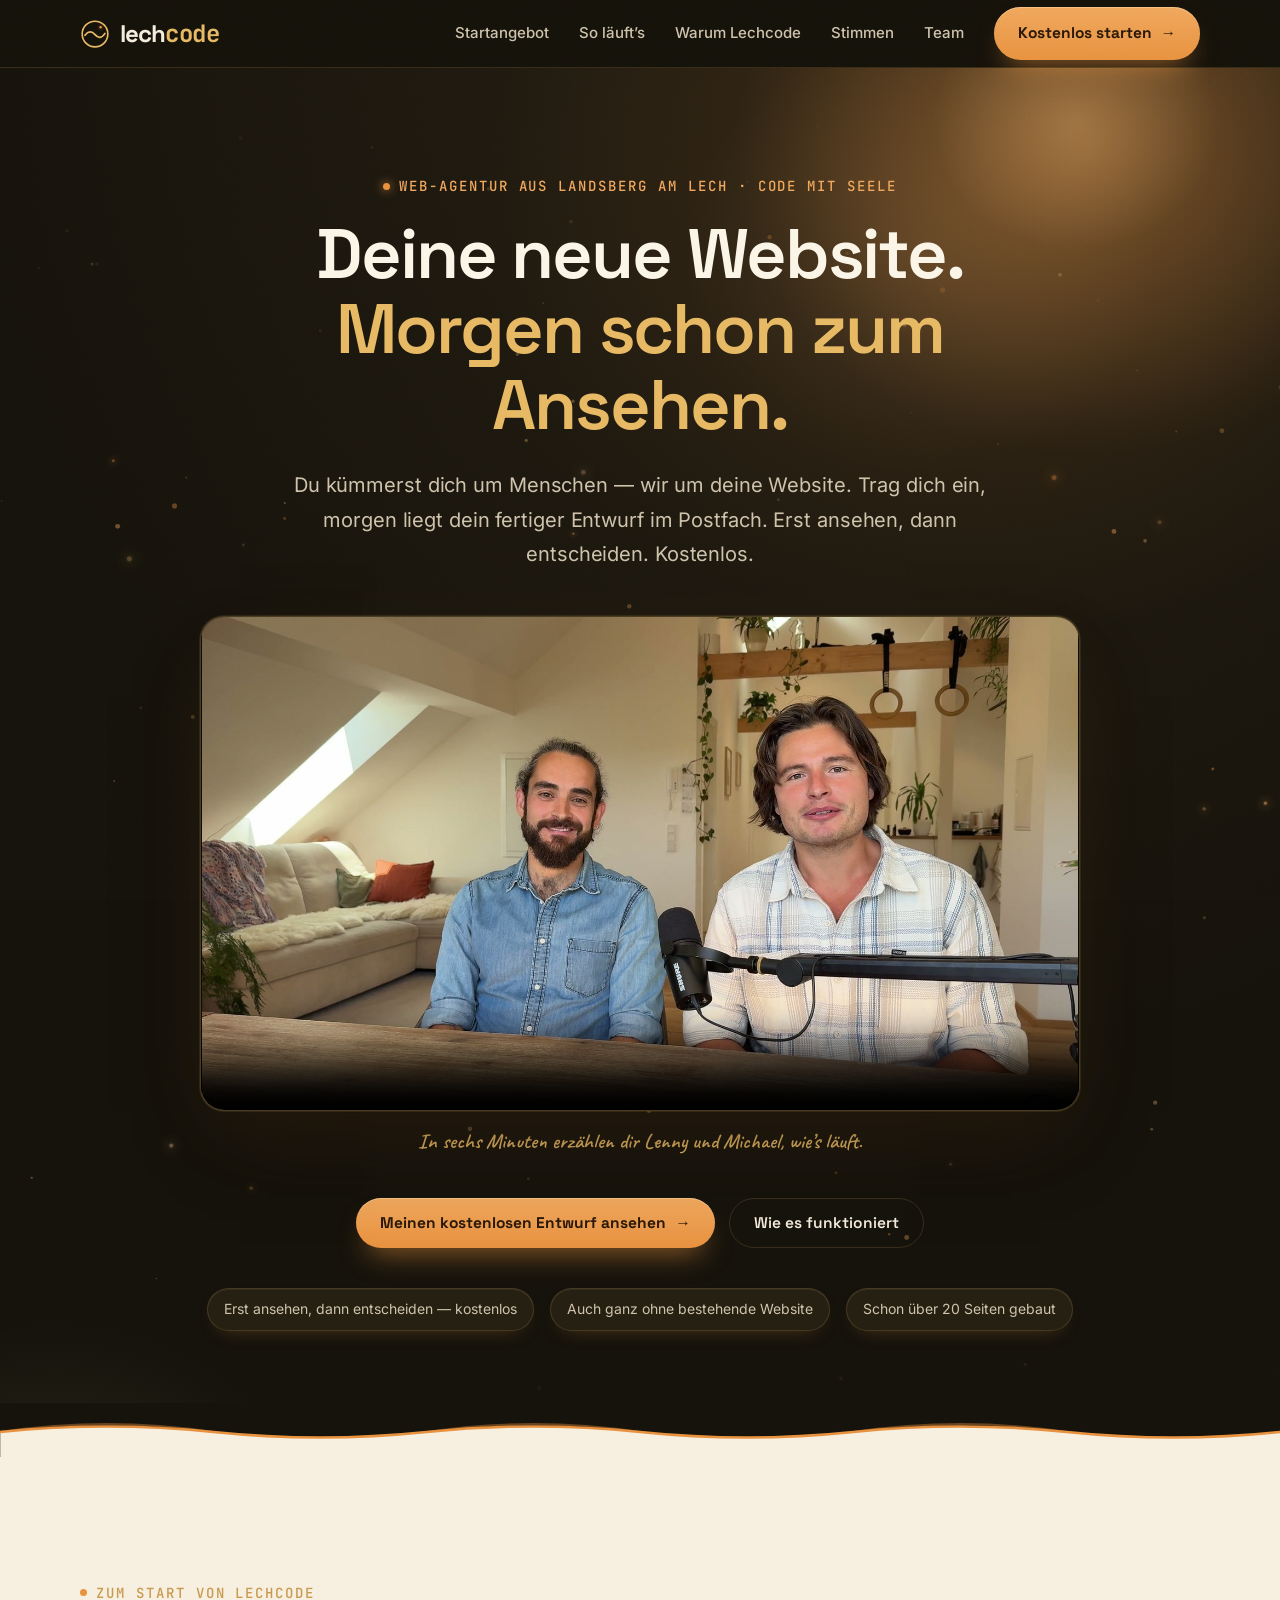
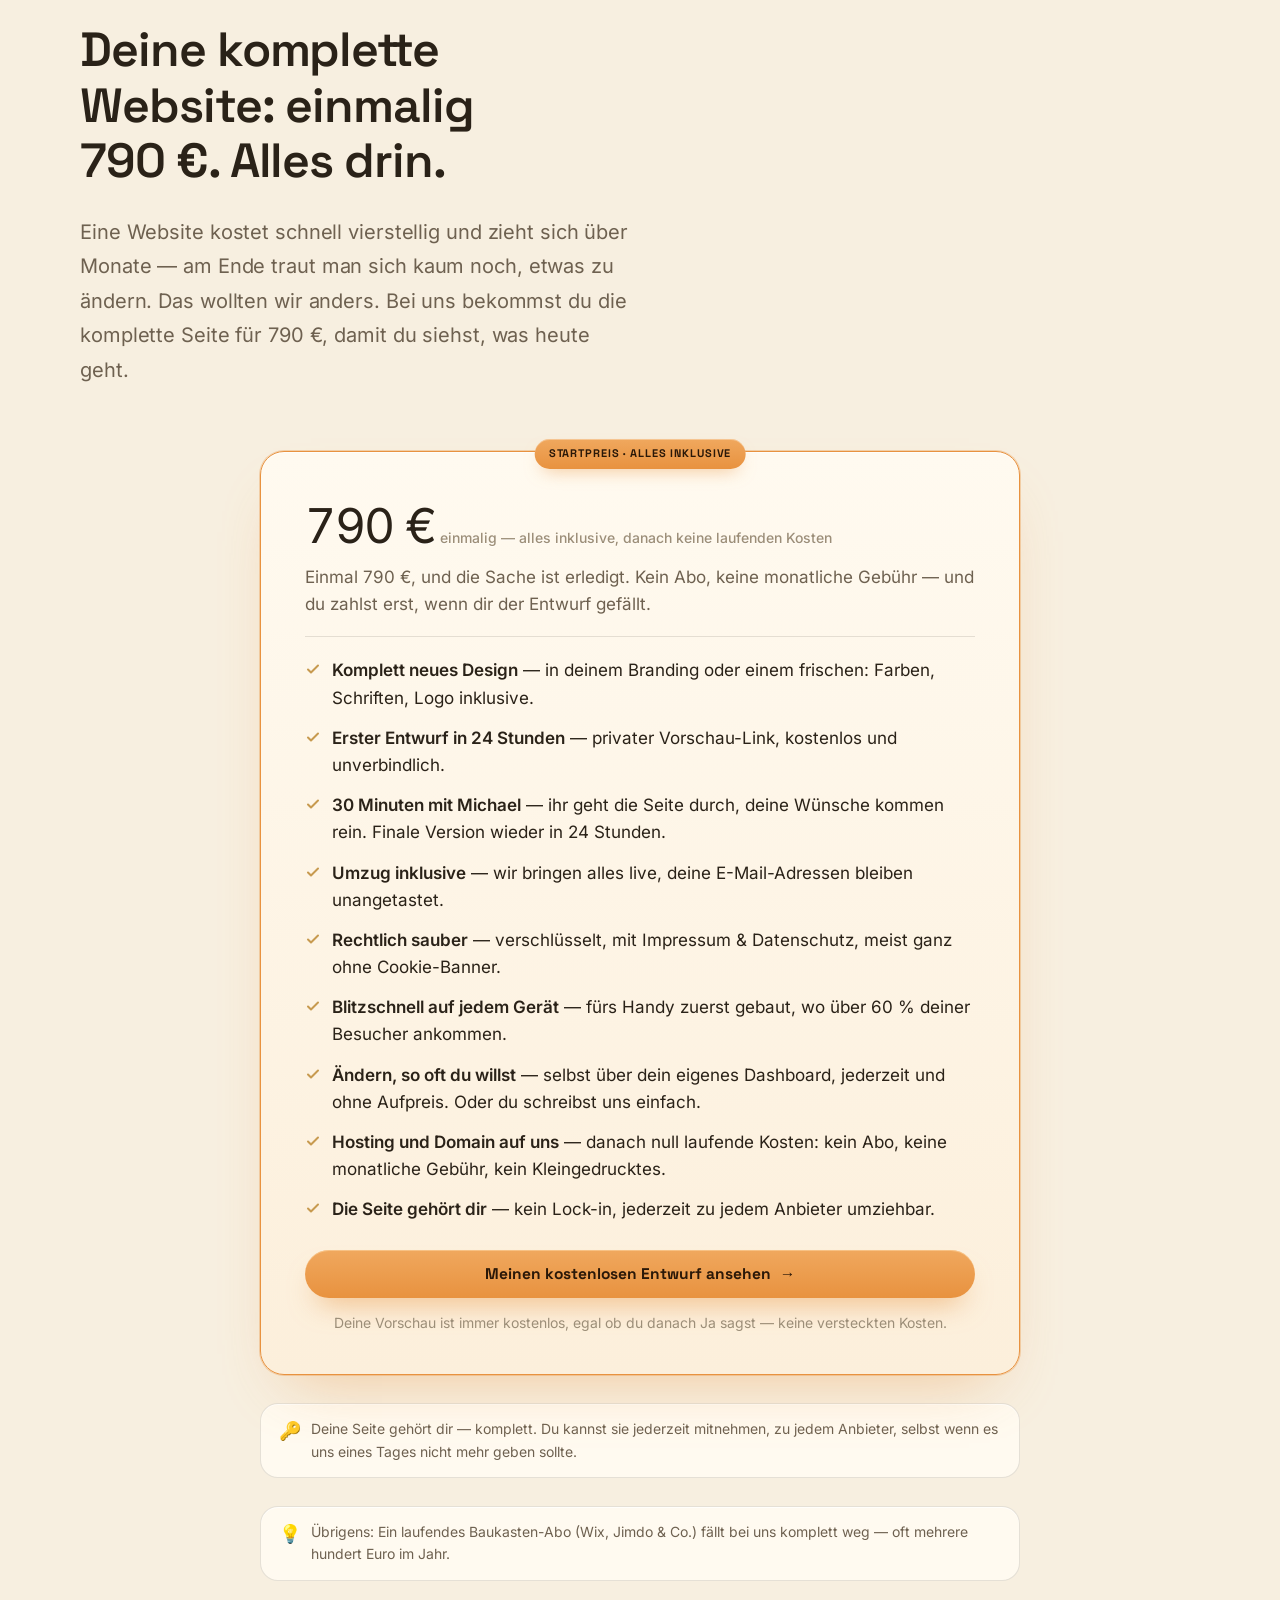
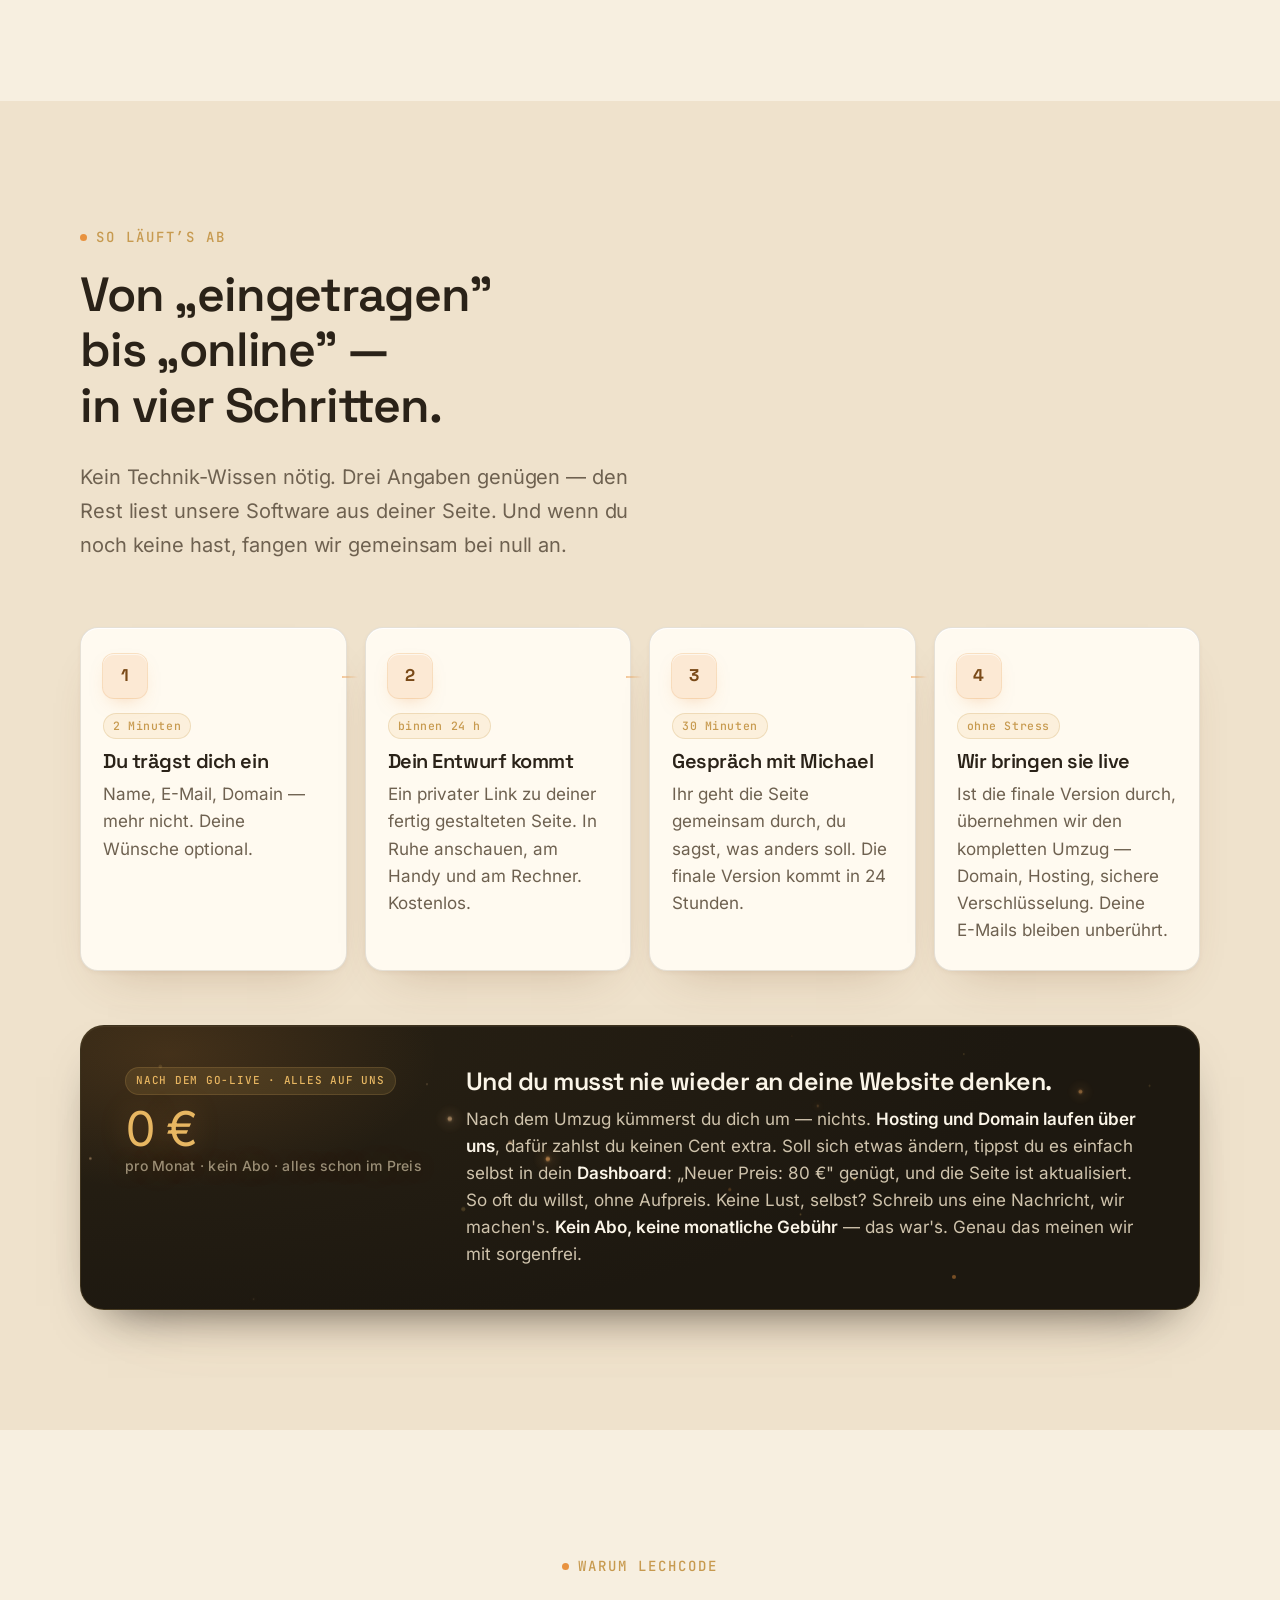
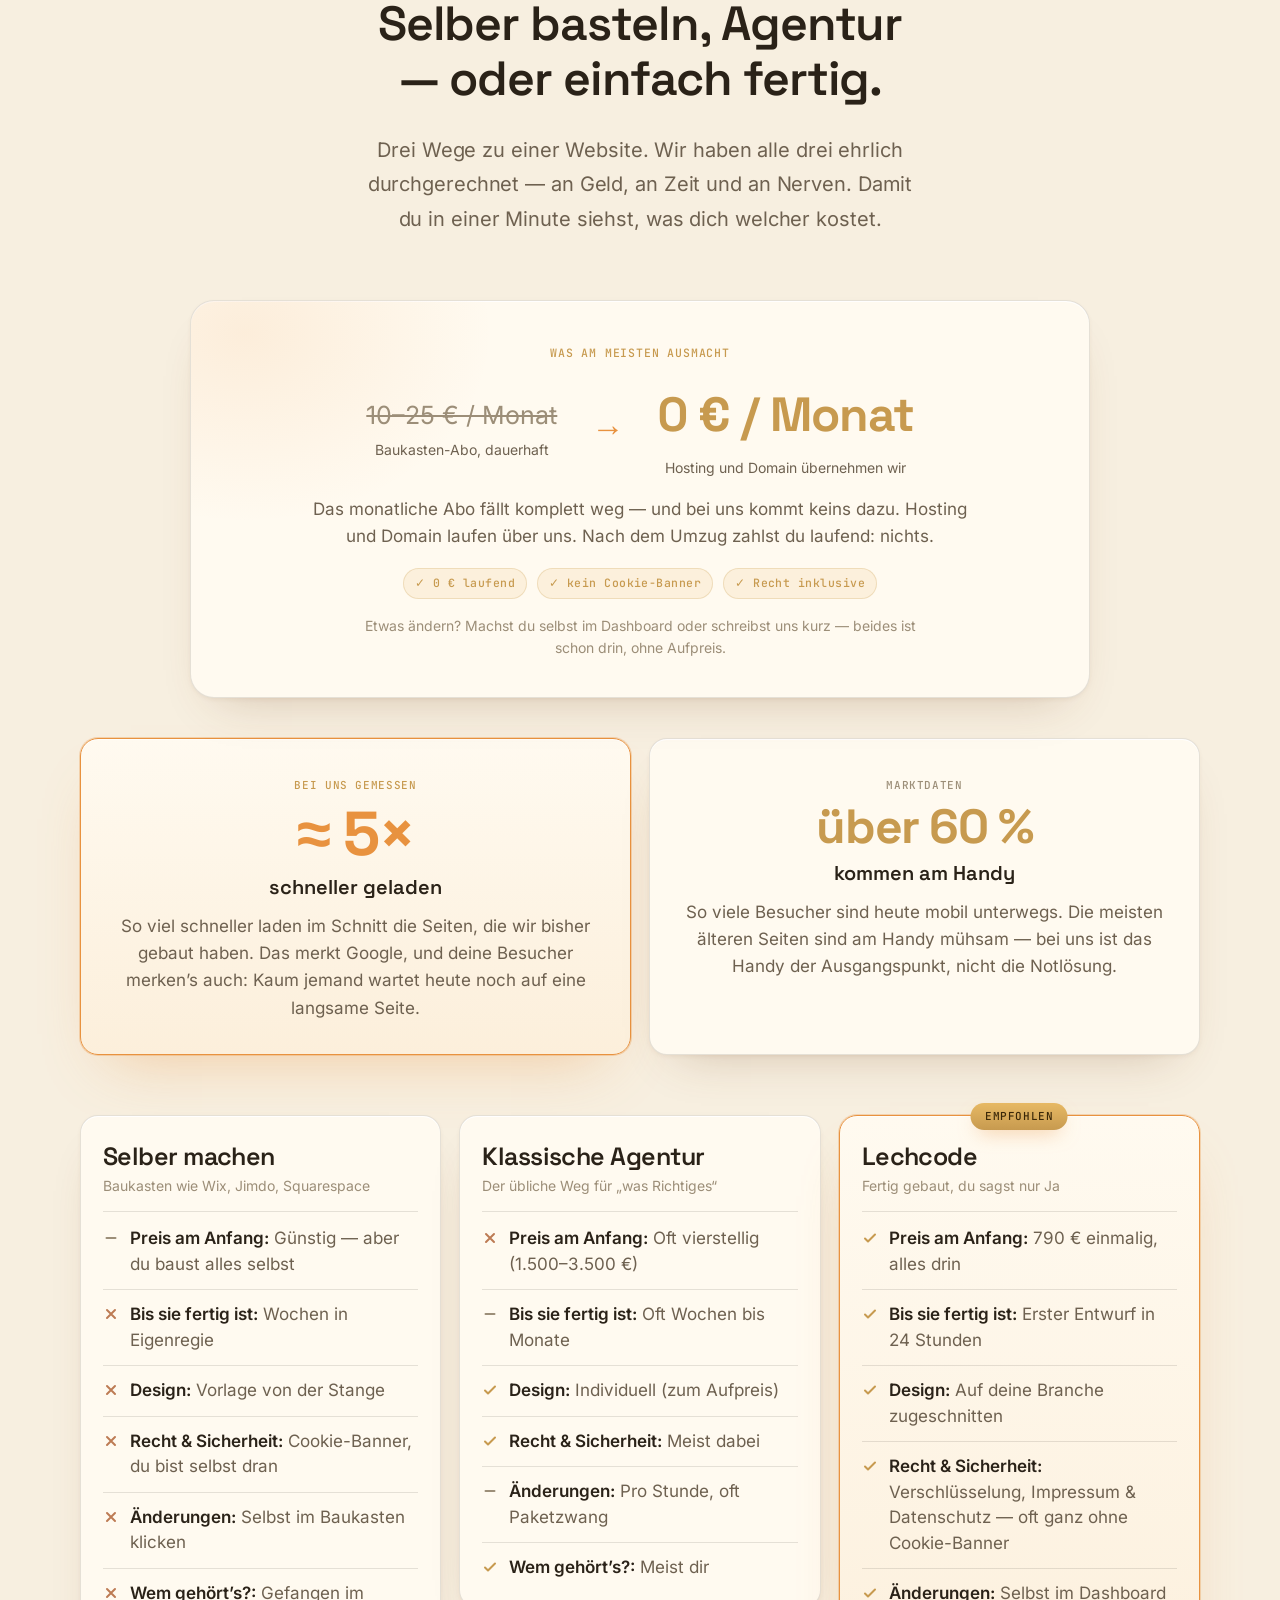
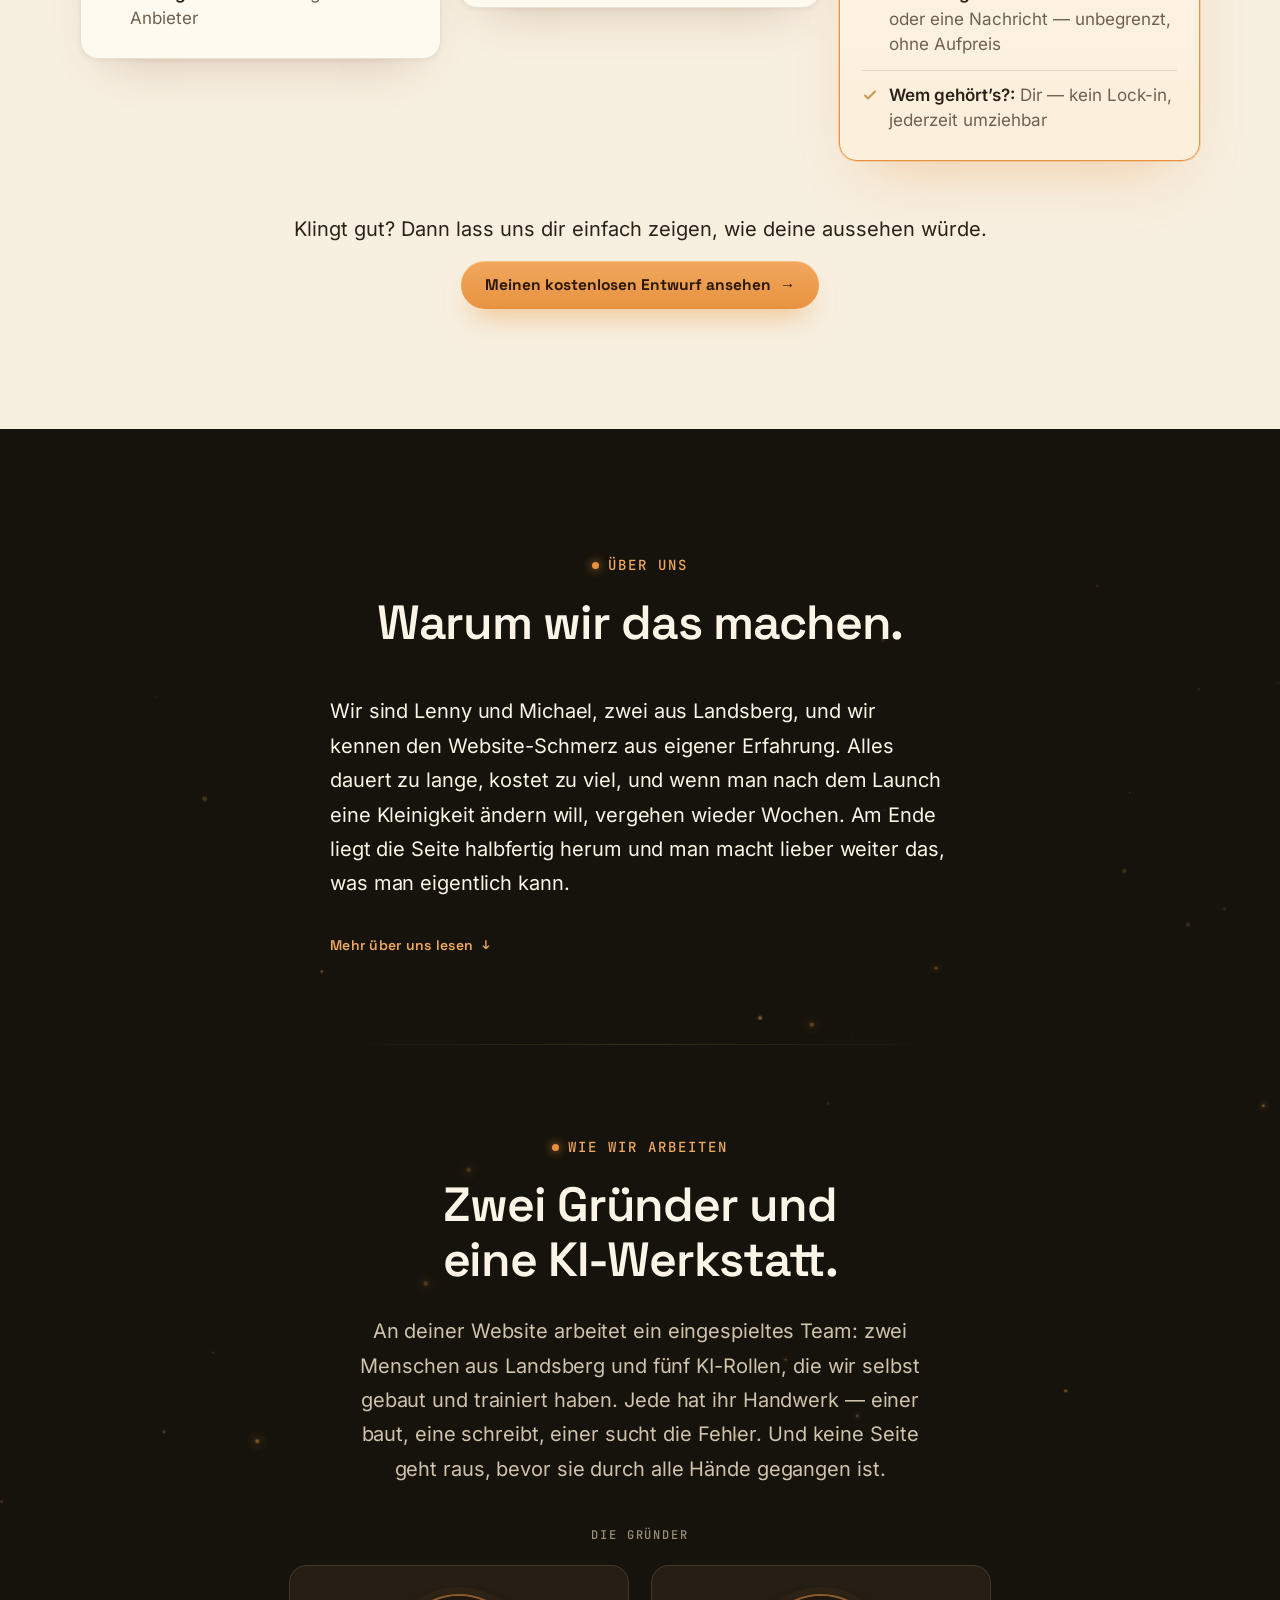
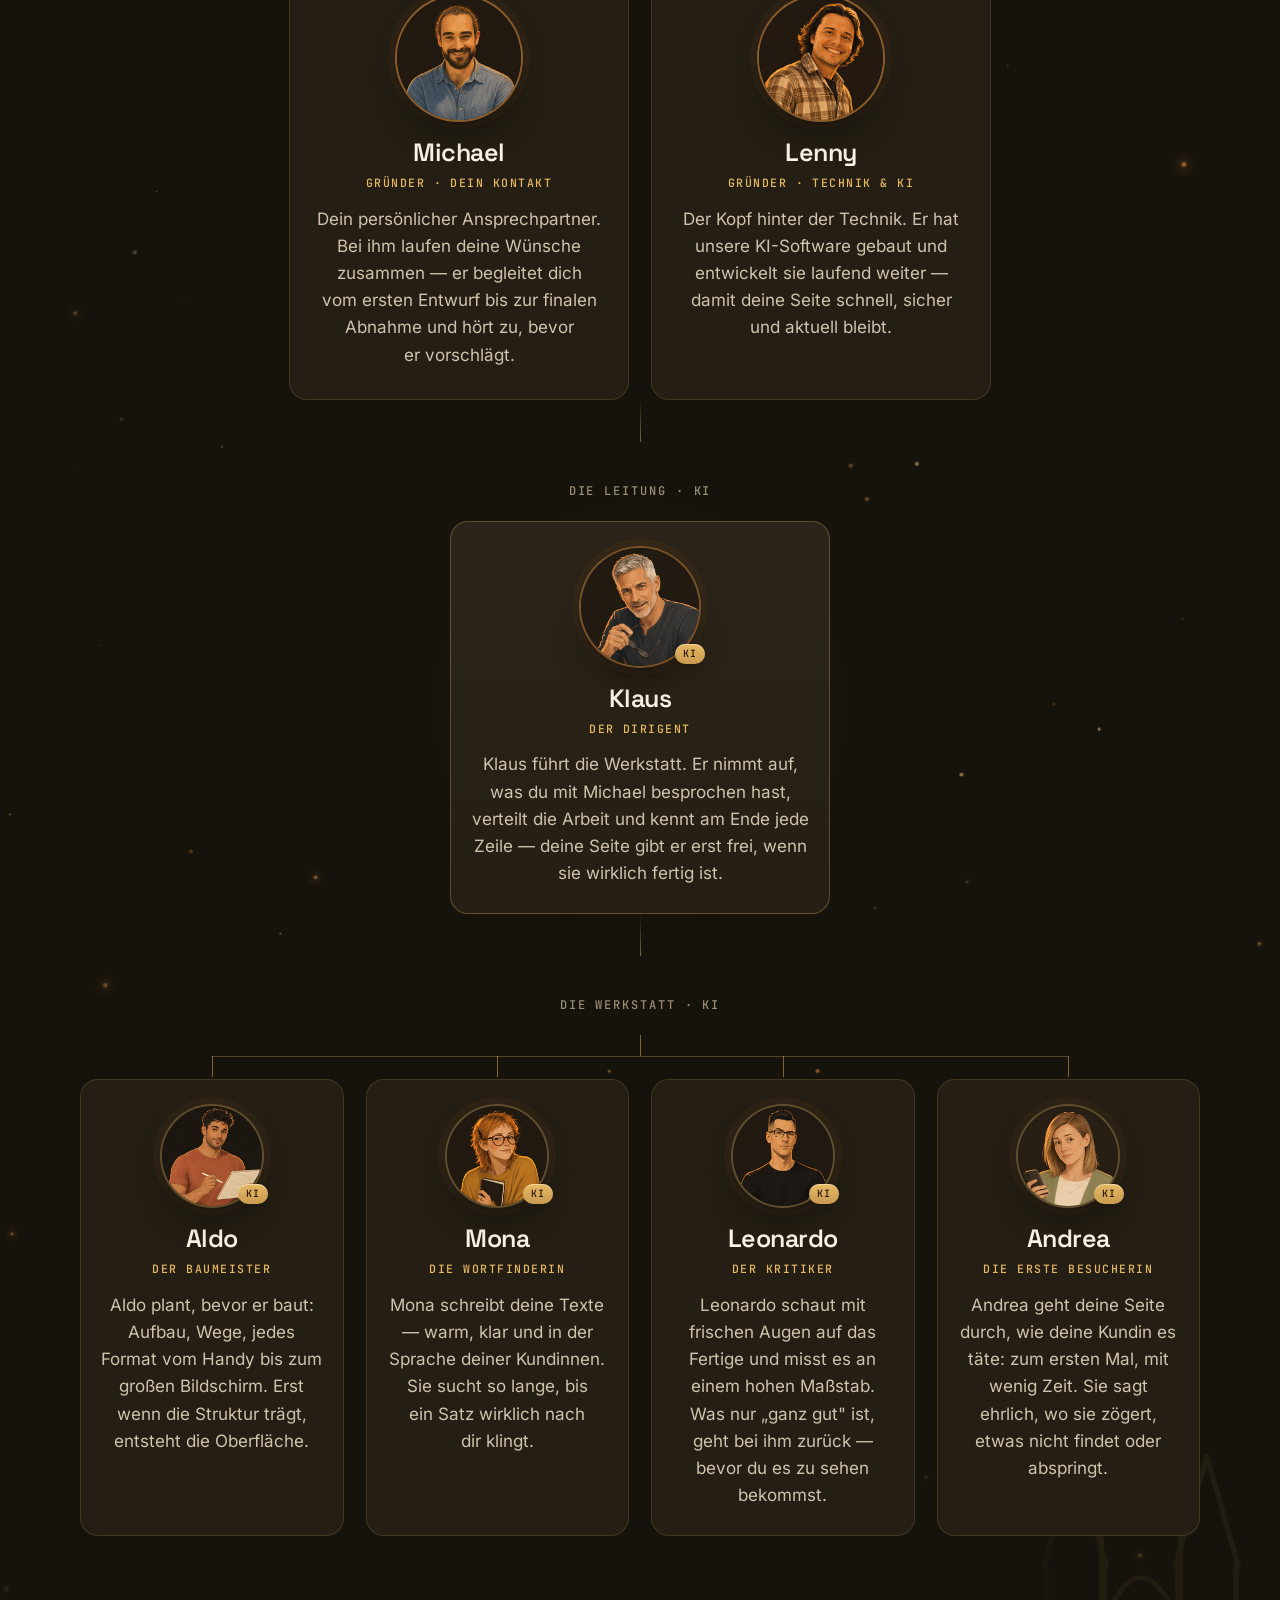
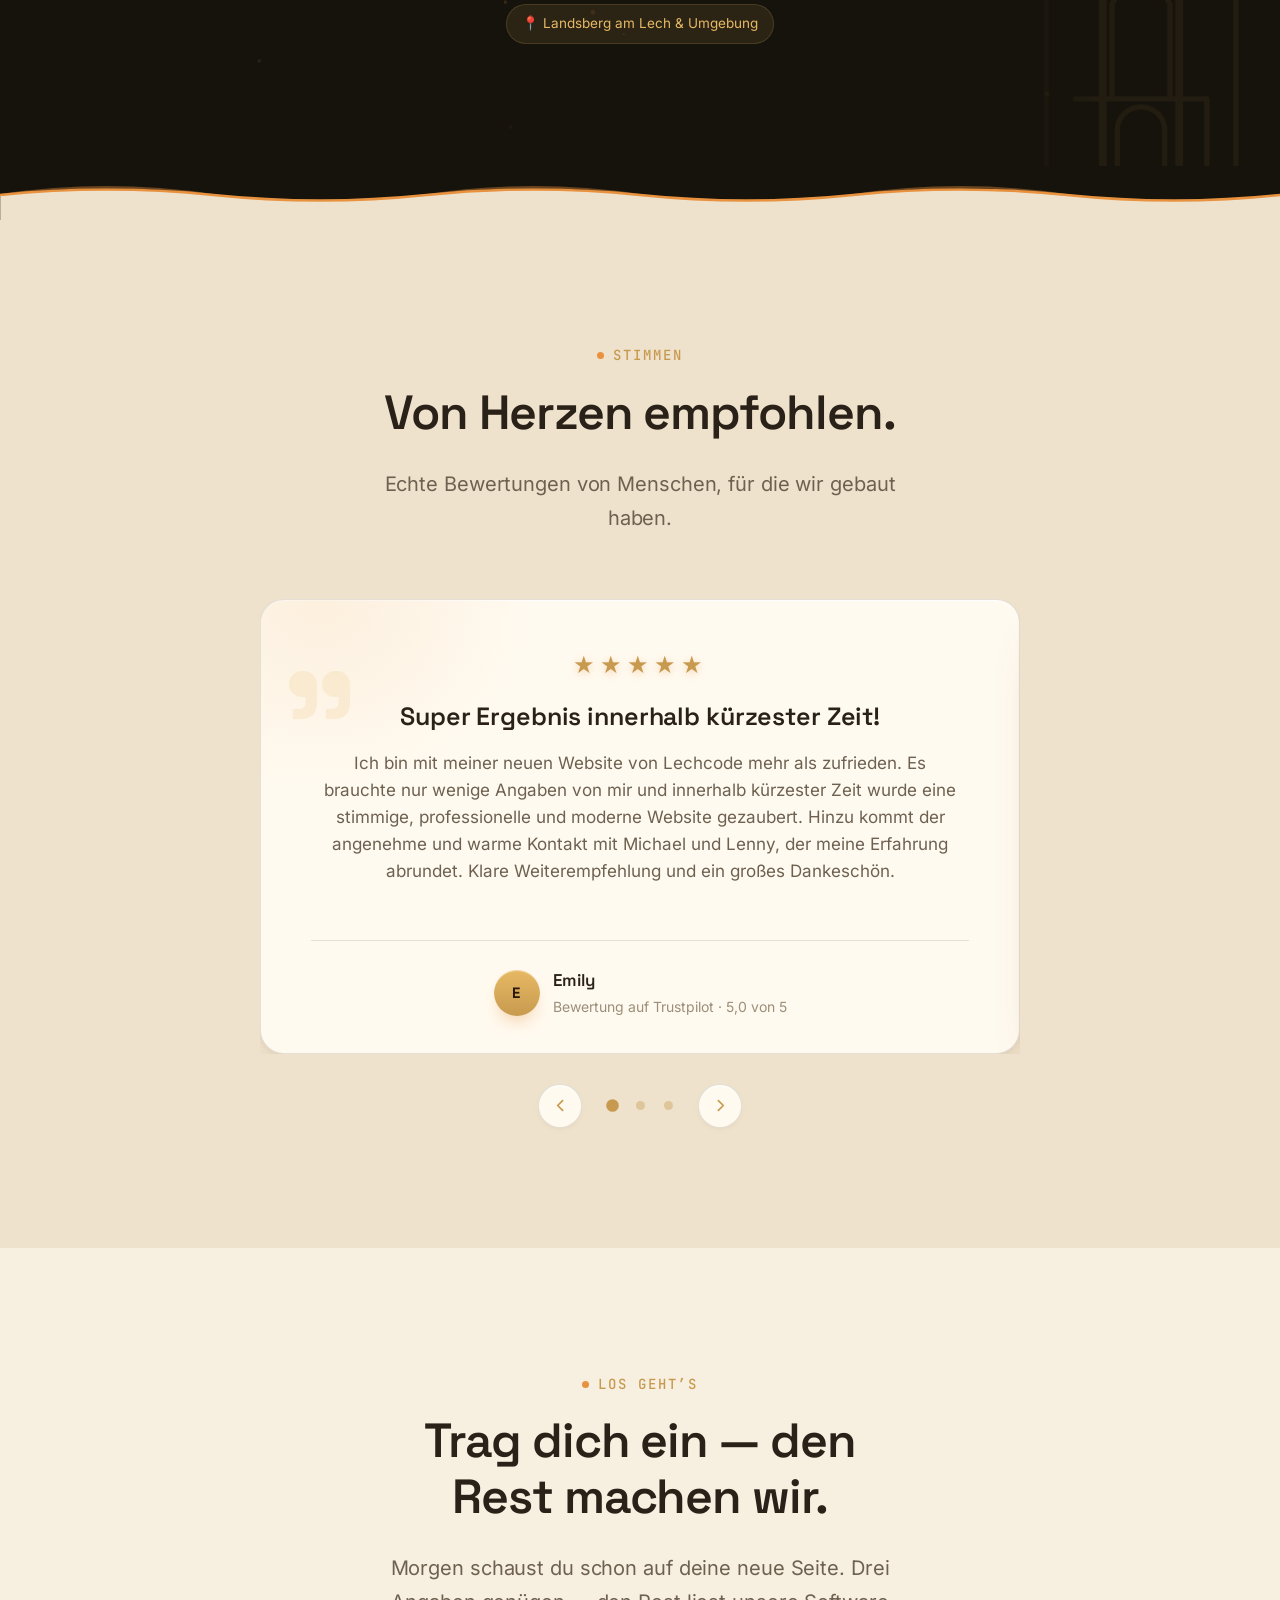
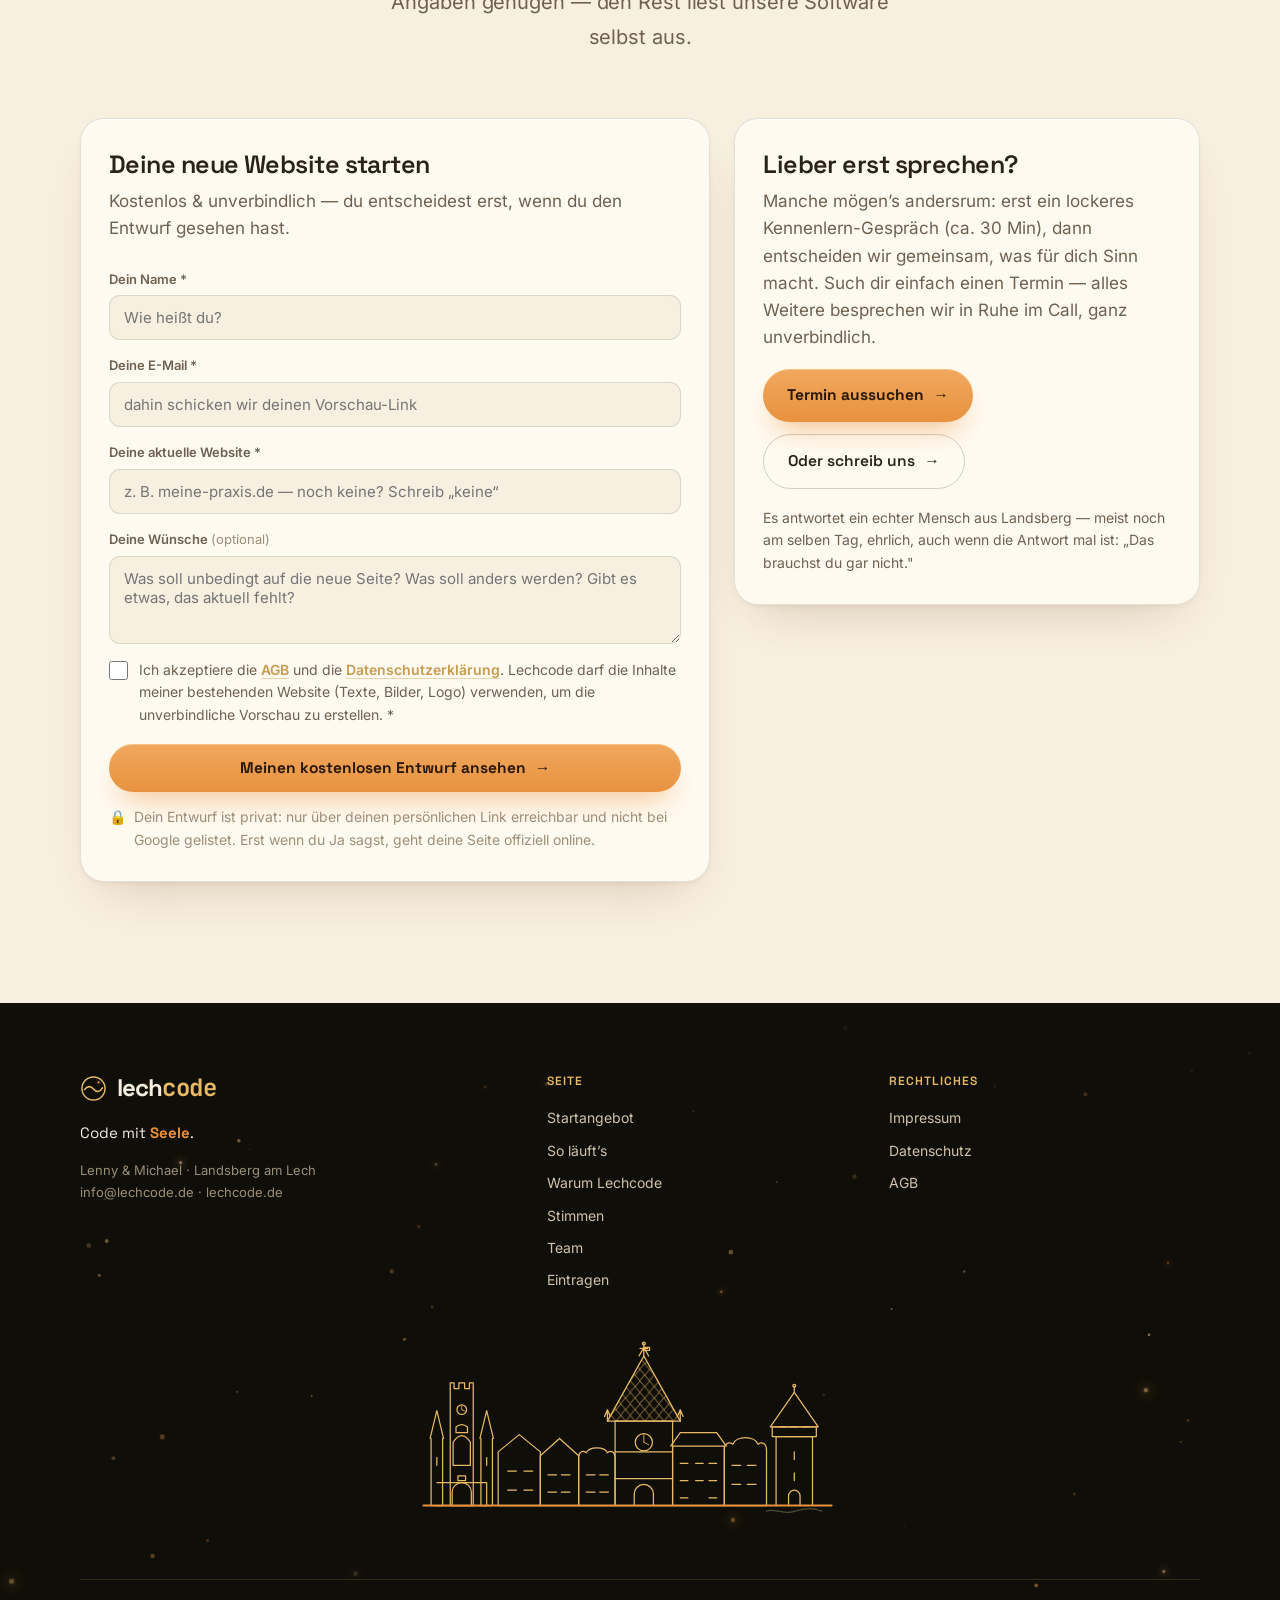
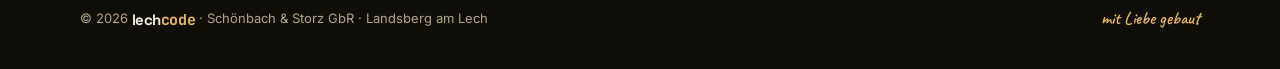
==== commit 89e6ca29: "Angebot neu: 790 Euro = wirklich alles inklusive, kein 19-Euro-Abo mehr Modellwechsel (Michis Entsch" ====
--- a/index.html
+++ b/index.html
@@ -285,7 +285,7 @@
     .step:not(:last-child)::after{content:"";position:absolute;top:48px;right:-12px;width:16px;height:2px;background:linear-gradient(90deg,rgba(232,146,63,.5),transparent);}
   }
 
-  /* Pflege-Banner (19 €) — dunkle Karte in heller Sektion */
+  /* „Alles auf uns"-Banner (0 €/Monat) — dunkle Karte in heller Sektion */
   .care-banner{display:grid;grid-template-columns:auto 1fr;gap:clamp(20px,4vw,44px);align-items:start;margin-top:clamp(36px,5vw,54px);
     background:radial-gradient(120% 160% at 0% 0%, #2a2214, var(--night-2) 70%);color:var(--bone);border:1px solid var(--line-d);border-radius:var(--radius-lg);
     padding:clamp(24px,4vw,40px) clamp(22px,4vw,44px);box-shadow:var(--edge-d), var(--shadow-d);position:relative;overflow:hidden;}
@@ -707,26 +707,11 @@
           {
             "@type": "Offer",
             "name": "Komplette Website",
-            "description": "Einmalig 790 €: Gestaltung, Aufbau, Texte, Umzug der bestehenden Domain und E-Mail — alles enthalten. Der erste Entwurf ist kostenlos und unverbindlich.",
+            "description": "Einmalig 790 €: Gestaltung, Aufbau, Texte, Umzug der bestehenden Domain und E-Mail sowie Hosting — alles enthalten, danach keine laufenden Kosten. Änderungen jederzeit selbst über das Dashboard. Der erste Entwurf ist kostenlos und unverbindlich.",
             "price": "790",
             "priceCurrency": "EUR",
             "availability": "https://schema.org/InStock",
             "url": "https://lechcode.de/#angebot"
-          },
-          {
-            "@type": "Offer",
-            "name": "Pflege & Änderungen",
-            "description": "Änderungen per E-Mail oder Sprachnachricht, Hosting und Updates inklusive. Monatlich kündbar.",
-            "price": "19",
-            "priceCurrency": "EUR",
-            "url": "https://lechcode.de/#ablauf",
-            "priceSpecification": {
-              "@type": "UnitPriceSpecification",
-              "price": "19",
-              "priceCurrency": "EUR",
-              "billingIncrement": 1,
-              "unitCode": "MON"
-            }
           }
         ],
         "hasOfferCatalog": {
@@ -736,7 +721,7 @@
             { "@type": "Offer", "itemOffered": { "@type": "Service", "name": "Webdesign & Website-Erstellung" } },
             { "@type": "Offer", "itemOffered": { "@type": "Service", "name": "Website-Relaunch & Modernisierung" } },
             { "@type": "Offer", "itemOffered": { "@type": "Service", "name": "Domain- und E-Mail-Umzug" } },
-            { "@type": "Offer", "itemOffered": { "@type": "Service", "name": "Website-Pflege & Betreuung" } }
+            { "@type": "Offer", "itemOffered": { "@type": "Service", "name": "Hosting, Pflege & Betreuung (inklusive)" } }
           ]
         }
       },
@@ -846,8 +831,8 @@
         <div class="offer-grid">
           <div class="price">
             <span class="pill">Startpreis · alles inklusive</span>
-            <div class="amount">790 €<small> einmalig — komplette Website inkl. Umzug</small></div>
-            <p class="desc">Du zahlst erst, wenn dir der Entwurf gefällt. Bis dahin: nichts.</p>
+            <div class="amount">790 €<small> einmalig — alles inklusive, danach keine laufenden Kosten</small></div>
+            <p class="desc">Einmal 790 €, und die Sache ist erledigt. Kein Abo, keine monatliche Gebühr — und du zahlst erst, wenn dir der Entwurf gefällt.</p>
             <ul>
               <li><svg width="16" height="16" viewBox="0 0 16 16" aria-hidden="true"><path d="M3 8.5l3 3 7-7" fill="none" stroke="#c79a4f" stroke-width="2" stroke-linecap="round" stroke-linejoin="round"/></svg> <span><b>Komplett neues Design</b> — in deinem Branding oder einem frischen: Farben, Schriften, Logo inklusive.</span></li>
               <li><svg width="16" height="16" viewBox="0 0 16 16" aria-hidden="true"><path d="M3 8.5l3 3 7-7" fill="none" stroke="#c79a4f" stroke-width="2" stroke-linecap="round" stroke-linejoin="round"/></svg> <span><b>Erster Entwurf in 24 Stunden</b> — privater Vorschau-Link, kostenlos und unverbindlich.</span></li>
@@ -855,8 +840,9 @@
               <li><svg width="16" height="16" viewBox="0 0 16 16" aria-hidden="true"><path d="M3 8.5l3 3 7-7" fill="none" stroke="#c79a4f" stroke-width="2" stroke-linecap="round" stroke-linejoin="round"/></svg> <span><b>Umzug inklusive</b> — wir bringen alles live, deine E-Mail-Adressen bleiben unangetastet.</span></li>
               <li><svg width="16" height="16" viewBox="0 0 16 16" aria-hidden="true"><path d="M3 8.5l3 3 7-7" fill="none" stroke="#c79a4f" stroke-width="2" stroke-linecap="round" stroke-linejoin="round"/></svg> <span><b>Rechtlich sauber</b> — verschlüsselt, mit Impressum &amp; Datenschutz, meist ganz ohne Cookie-Banner.</span></li>
               <li><svg width="16" height="16" viewBox="0 0 16 16" aria-hidden="true"><path d="M3 8.5l3 3 7-7" fill="none" stroke="#c79a4f" stroke-width="2" stroke-linecap="round" stroke-linejoin="round"/></svg> <span><b>Blitzschnell auf jedem Gerät</b> — fürs Handy zuerst gebaut, wo über 60 % deiner Besucher ankommen.</span></li>
-              <li><svg width="16" height="16" viewBox="0 0 16 16" aria-hidden="true"><path d="M3 8.5l3 3 7-7" fill="none" stroke="#c79a4f" stroke-width="2" stroke-linecap="round" stroke-linejoin="round"/></svg> <span><b>Kein Abo, keine Miete</b> — die Seite gehört dir und zieht jederzeit mit, auch ohne uns.</span></li>
-              <li><svg width="16" height="16" viewBox="0 0 16 16" aria-hidden="true"><path d="M3 8.5l3 3 7-7" fill="none" stroke="#c79a4f" stroke-width="2" stroke-linecap="round" stroke-linejoin="round"/></svg> <span><b>Laufend nur die Domain</b> — rund 4 € im Jahr. Das Hosting übernehmen wir, ein Monats-Abo brauchst du nicht.</span></li>
+              <li><svg width="16" height="16" viewBox="0 0 16 16" aria-hidden="true"><path d="M3 8.5l3 3 7-7" fill="none" stroke="#c79a4f" stroke-width="2" stroke-linecap="round" stroke-linejoin="round"/></svg> <span><b>Ändern, so oft du willst</b> — selbst über dein eigenes Dashboard, jederzeit und ohne Aufpreis. Oder du schreibst uns einfach.</span></li>
+              <li><svg width="16" height="16" viewBox="0 0 16 16" aria-hidden="true"><path d="M3 8.5l3 3 7-7" fill="none" stroke="#c79a4f" stroke-width="2" stroke-linecap="round" stroke-linejoin="round"/></svg> <span><b>Hosting und Domain auf uns</b> — danach null laufende Kosten: kein Abo, keine monatliche Gebühr, kein Kleingedrucktes.</span></li>
+              <li><svg width="16" height="16" viewBox="0 0 16 16" aria-hidden="true"><path d="M3 8.5l3 3 7-7" fill="none" stroke="#c79a4f" stroke-width="2" stroke-linecap="round" stroke-linejoin="round"/></svg> <span><b>Die Seite gehört dir</b> — kein Lock-in, jederzeit zu jedem Anbieter umziehbar.</span></li>
             </ul>
             <a class="btn" href="#eintragen">Meinen kostenlosen Entwurf ansehen <span class="arr">→</span></a>
             <p class="price-fine">Deine Vorschau ist immer kostenlos, egal ob du danach Ja sagst — keine versteckten Kosten.</p>
@@ -882,16 +868,16 @@
           <div class="step"><div class="num">4</div><span class="zeit">ohne Stress</span><h3>Wir bringen sie live</h3><p>Ist die finale Version durch, übernehmen wir den kompletten Umzug — Domain, Hosting, sichere Verschlüsselung. Deine <span class="nb">E-Mails</span> bleiben unberührt.</p></div>
         </div>
 
-        <!-- Pflege-Service -->
+        <!-- Danach: alles auf uns, keine Folgekosten -->
         <div class="care-banner">
           <canvas class="funken" aria-hidden="true"></canvas>
           <div>
-            <span class="pill-mini">Optional · Rundum-sorglos</span>
-            <div class="amount">19 €<small>pro Monat · freiwillig · jederzeit monatlich kündbar</small></div>
+            <span class="pill-mini">Nach dem Go-Live · alles auf uns</span>
+            <div class="amount">0 €<small>pro Monat · kein Abo · alles schon im Preis</small></div>
           </div>
           <div>
             <h3>Und du musst nie wieder an deine Website denken.</h3>
-            <p>Zwei Wege, such dir aus, was zu dir passt. Entweder du schreibst uns kurz: eine E-Mail oder Sprachnachricht, und deine Änderung ist meist am nächsten Tag online. Oder du machst es selbst — in <b>deinem eigenen Kundenportal</b> tippst du einfach in den Chat, was anders soll. „Neuer Preis: 80 €" genügt, und die Seite ändert sich. So oft du willst, <b>kinderleicht</b>, ohne uns zu fragen. Freiwillig ist das alles: Wer selten etwas ändert, braucht es nicht.</p>
+            <p>Nach dem Umzug kümmerst du dich um — nichts. <b>Hosting und Domain laufen über uns</b>, dafür zahlst du keinen Cent extra. Soll sich etwas ändern, tippst du es einfach selbst in dein <b>Dashboard</b>: „Neuer Preis: 80 €" genügt, und die Seite ist aktualisiert. So oft du willst, ohne Aufpreis. Keine Lust, selbst? Schreib uns eine Nachricht, wir machen's. <b>Kein Abo, keine monatliche Gebühr</b> — das war's. Genau das meinen wir mit sorgenfrei.</p>
           </div>
         </div>
       </div>
@@ -911,11 +897,11 @@
           <div class="flip-row">
             <div class="flip-col"><span class="cost-old">10–25 € / Monat</span><small>Baukasten-Abo, dauerhaft</small></div>
             <span class="flip-arrow" aria-hidden="true">→</span>
-            <div class="flip-col"><span class="cost-new">≈ 4 € / Jahr</span><small>nur die Domain — Hosting übernehmen wir</small></div>
+            <div class="flip-col"><span class="cost-new">0 € / Monat</span><small>Hosting und Domain übernehmen wir</small></div>
           </div>
-          <p class="cost-say">Das monatliche Abo fällt komplett weg. Das Hosting übernehmen wir, bleibt nur deine Domain: rund 4 € im Jahr. Mehr nicht.</p>
-          <div class="cost-chips"><span>✓ kein Abo-Zwang</span><span>✓ kein Cookie-Banner</span><span>✓ Recht inklusive</span></div>
-          <p class="cost-foot">Änderungen lieber abgeben? Optional die Pflege für 19 €/Monat, monatlich kündbar. Sonst zahlst du im Monat nichts.</p>
+          <p class="cost-say">Das monatliche Abo fällt komplett weg — und bei uns kommt keins dazu. Hosting und Domain laufen über uns. Nach dem Umzug zahlst du laufend: nichts.</p>
+          <div class="cost-chips"><span>✓ 0 € laufend</span><span>✓ kein Cookie-Banner</span><span>✓ Recht inklusive</span></div>
+          <p class="cost-foot">Etwas ändern? Machst du selbst im Dashboard oder schreibst uns kurz — beides ist schon drin, ohne Aufpreis.</p>
         </div>
 
         <div class="proof-stats stagger">
@@ -961,7 +947,7 @@
           <ul>
             <li><svg width="16" height="16" viewBox="0 0 16 16" aria-hidden="true" class="cmp-yes"><path d="M3 8.5l3 3 7-7" fill="none" stroke-width="2" stroke-linecap="round" stroke-linejoin="round"/></svg><span class="vh">Vorteil:</span><span><b>Preis am Anfang:</b> 790 € einmalig, alles drin</span></li>            <li><svg width="16" height="16" viewBox="0 0 16 16" aria-hidden="true" class="cmp-yes"><path d="M3 8.5l3 3 7-7" fill="none" stroke-width="2" stroke-linecap="round" stroke-linejoin="round"/></svg><span class="vh">Vorteil:</span><span><b>Bis sie fertig ist:</b> Erster Entwurf in 24 Stunden</span></li>            <li><svg width="16" height="16" viewBox="0 0 16 16" aria-hidden="true" class="cmp-yes"><path d="M3 8.5l3 3 7-7" fill="none" stroke-width="2" stroke-linecap="round" stroke-linejoin="round"/></svg><span class="vh">Vorteil:</span><span><b>Design:</b> Auf deine Branche zugeschnitten</span></li>
             <li><svg width="16" height="16" viewBox="0 0 16 16" aria-hidden="true" class="cmp-yes"><path d="M3 8.5l3 3 7-7" fill="none" stroke-width="2" stroke-linecap="round" stroke-linejoin="round"/></svg><span class="vh">Vorteil:</span><span><b>Recht & Sicherheit:</b> Verschlüsselung, Impressum & Datenschutz — oft ganz ohne Cookie-Banner</span></li>
-            <li><svg width="16" height="16" viewBox="0 0 16 16" aria-hidden="true" class="cmp-yes"><path d="M3 8.5l3 3 7-7" fill="none" stroke-width="2" stroke-linecap="round" stroke-linejoin="round"/></svg><span class="vh">Vorteil:</span><span><b>Änderungen:</b> Eine Nachricht genügt — einzeln oder mit optionaler Pflege</span></li>
+            <li><svg width="16" height="16" viewBox="0 0 16 16" aria-hidden="true" class="cmp-yes"><path d="M3 8.5l3 3 7-7" fill="none" stroke-width="2" stroke-linecap="round" stroke-linejoin="round"/></svg><span class="vh">Vorteil:</span><span><b>Änderungen:</b> Selbst im Dashboard oder eine Nachricht — unbegrenzt, ohne Aufpreis</span></li>
             <li><svg width="16" height="16" viewBox="0 0 16 16" aria-hidden="true" class="cmp-yes"><path d="M3 8.5l3 3 7-7" fill="none" stroke-width="2" stroke-linecap="round" stroke-linejoin="round"/></svg><span class="vh">Vorteil:</span><span><b>Wem gehört’s?:</b> Dir — kein Lock-in, jederzeit umziehbar</span></li>
           </ul>
         </div>
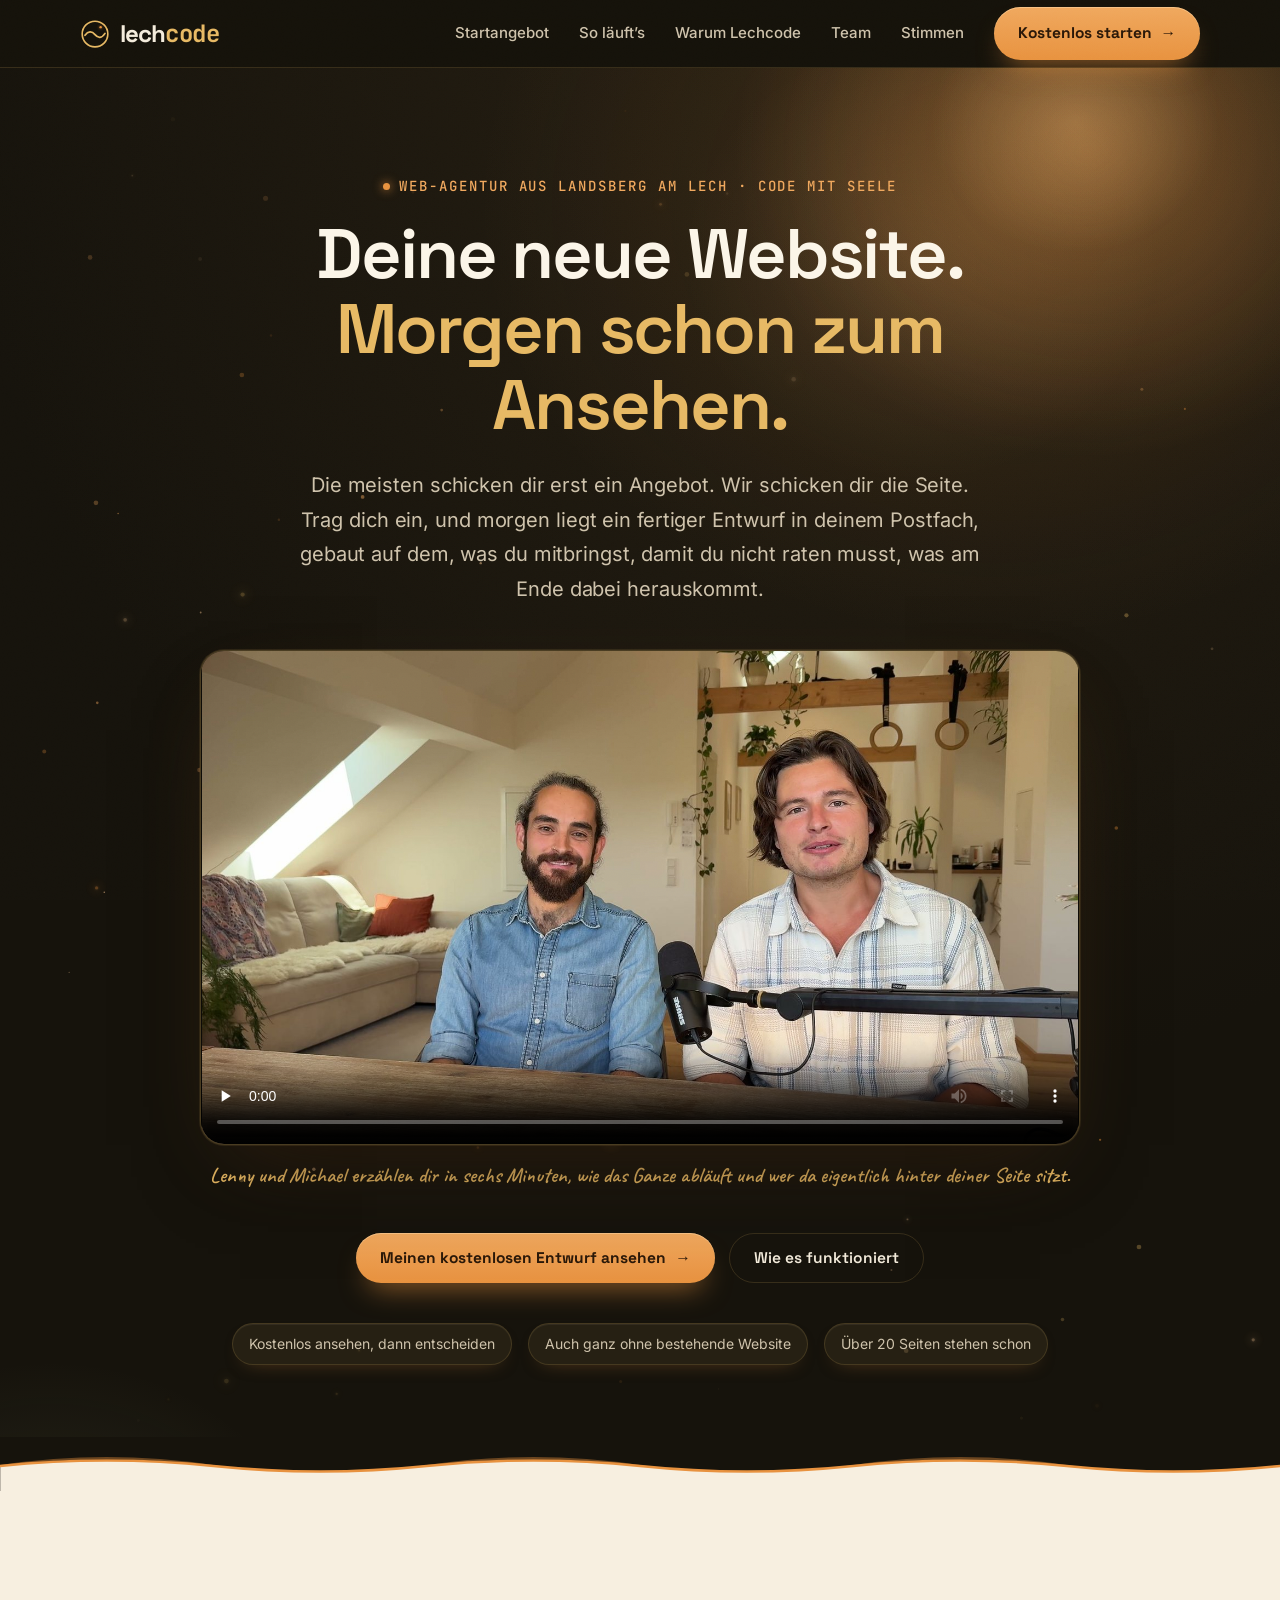
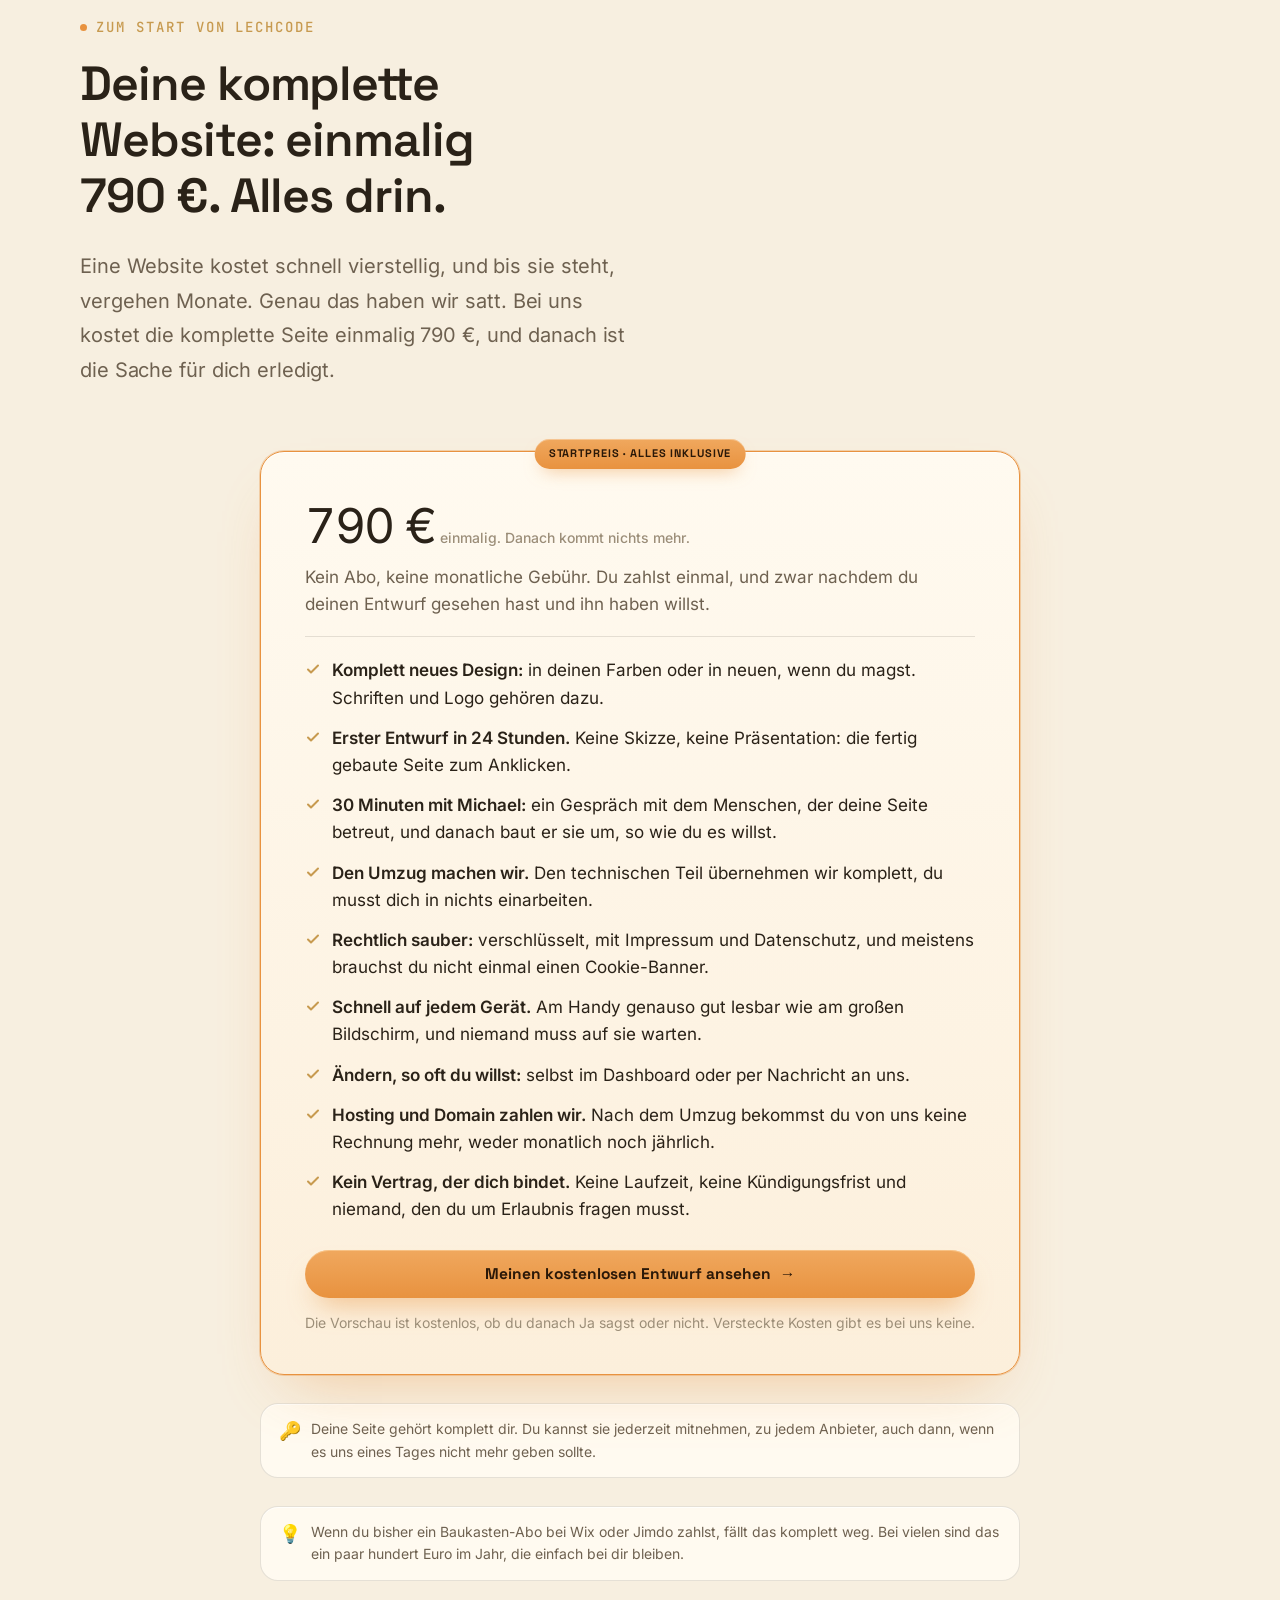
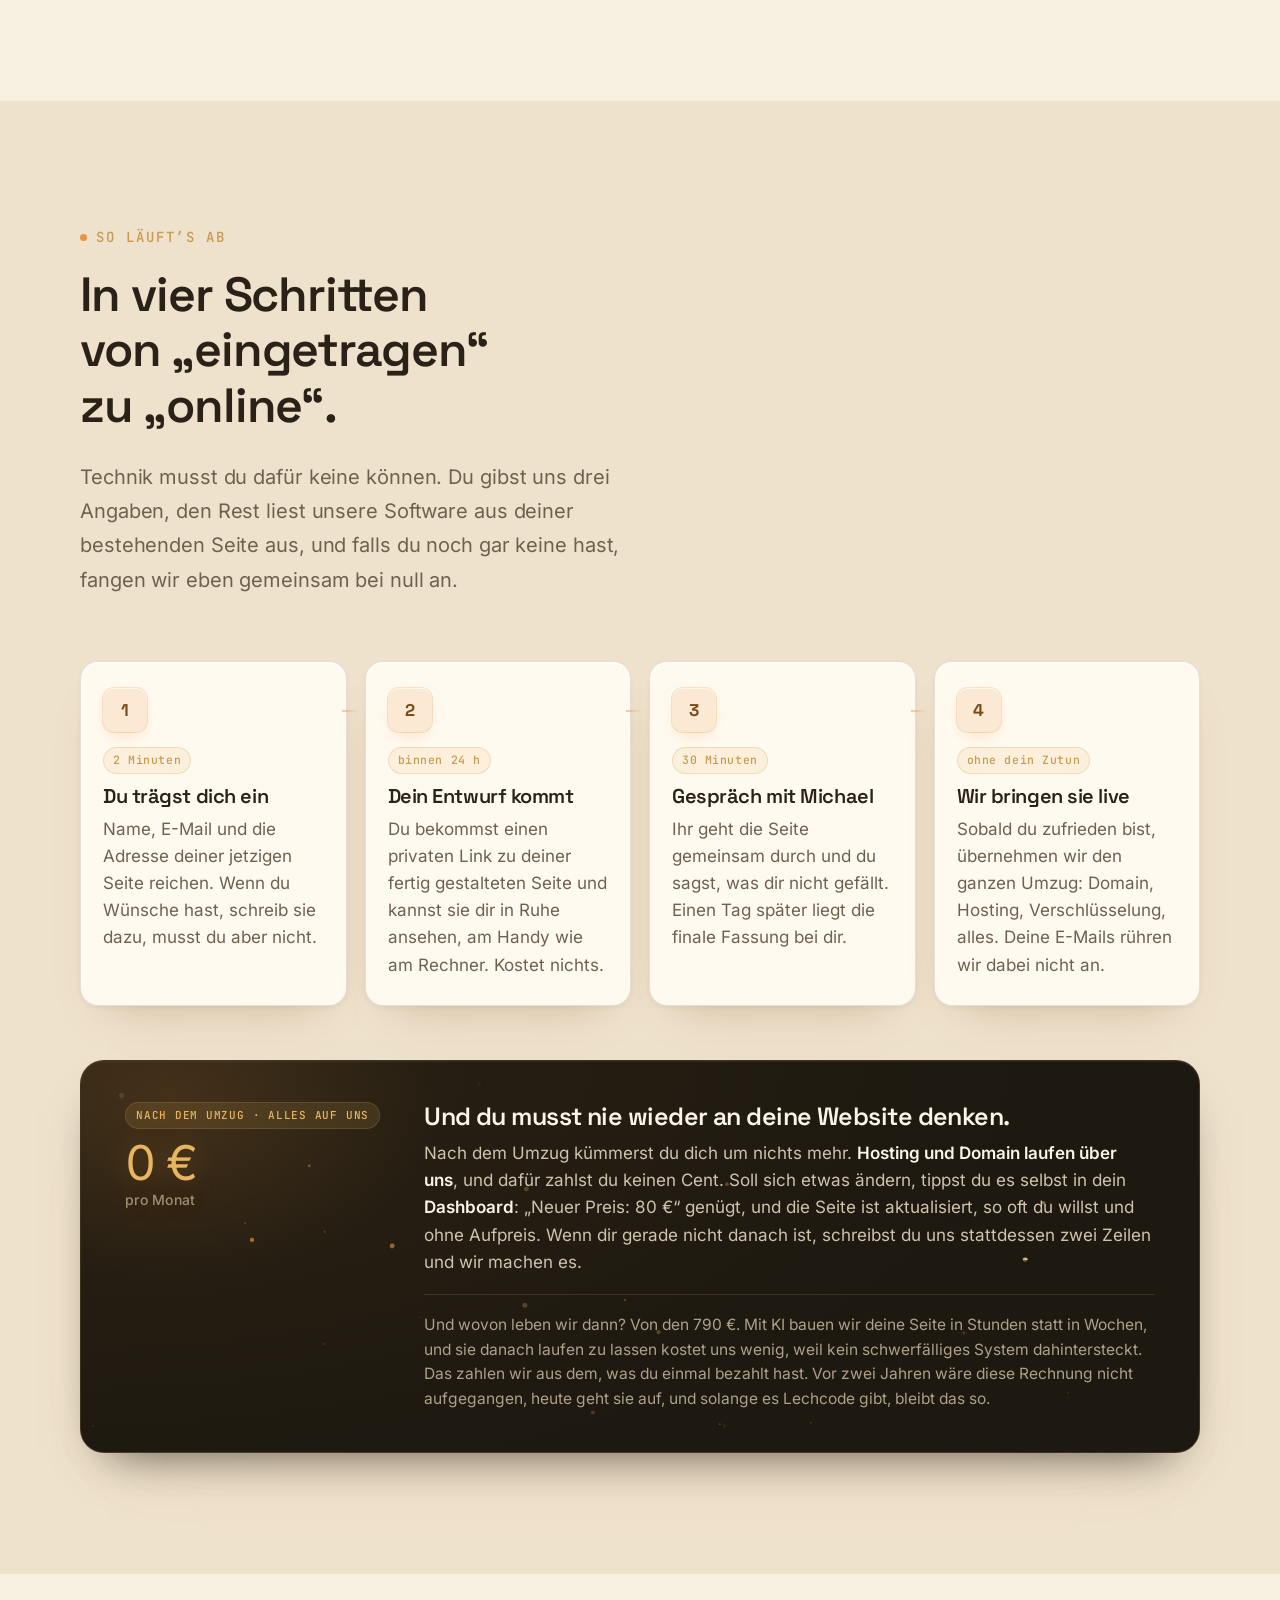
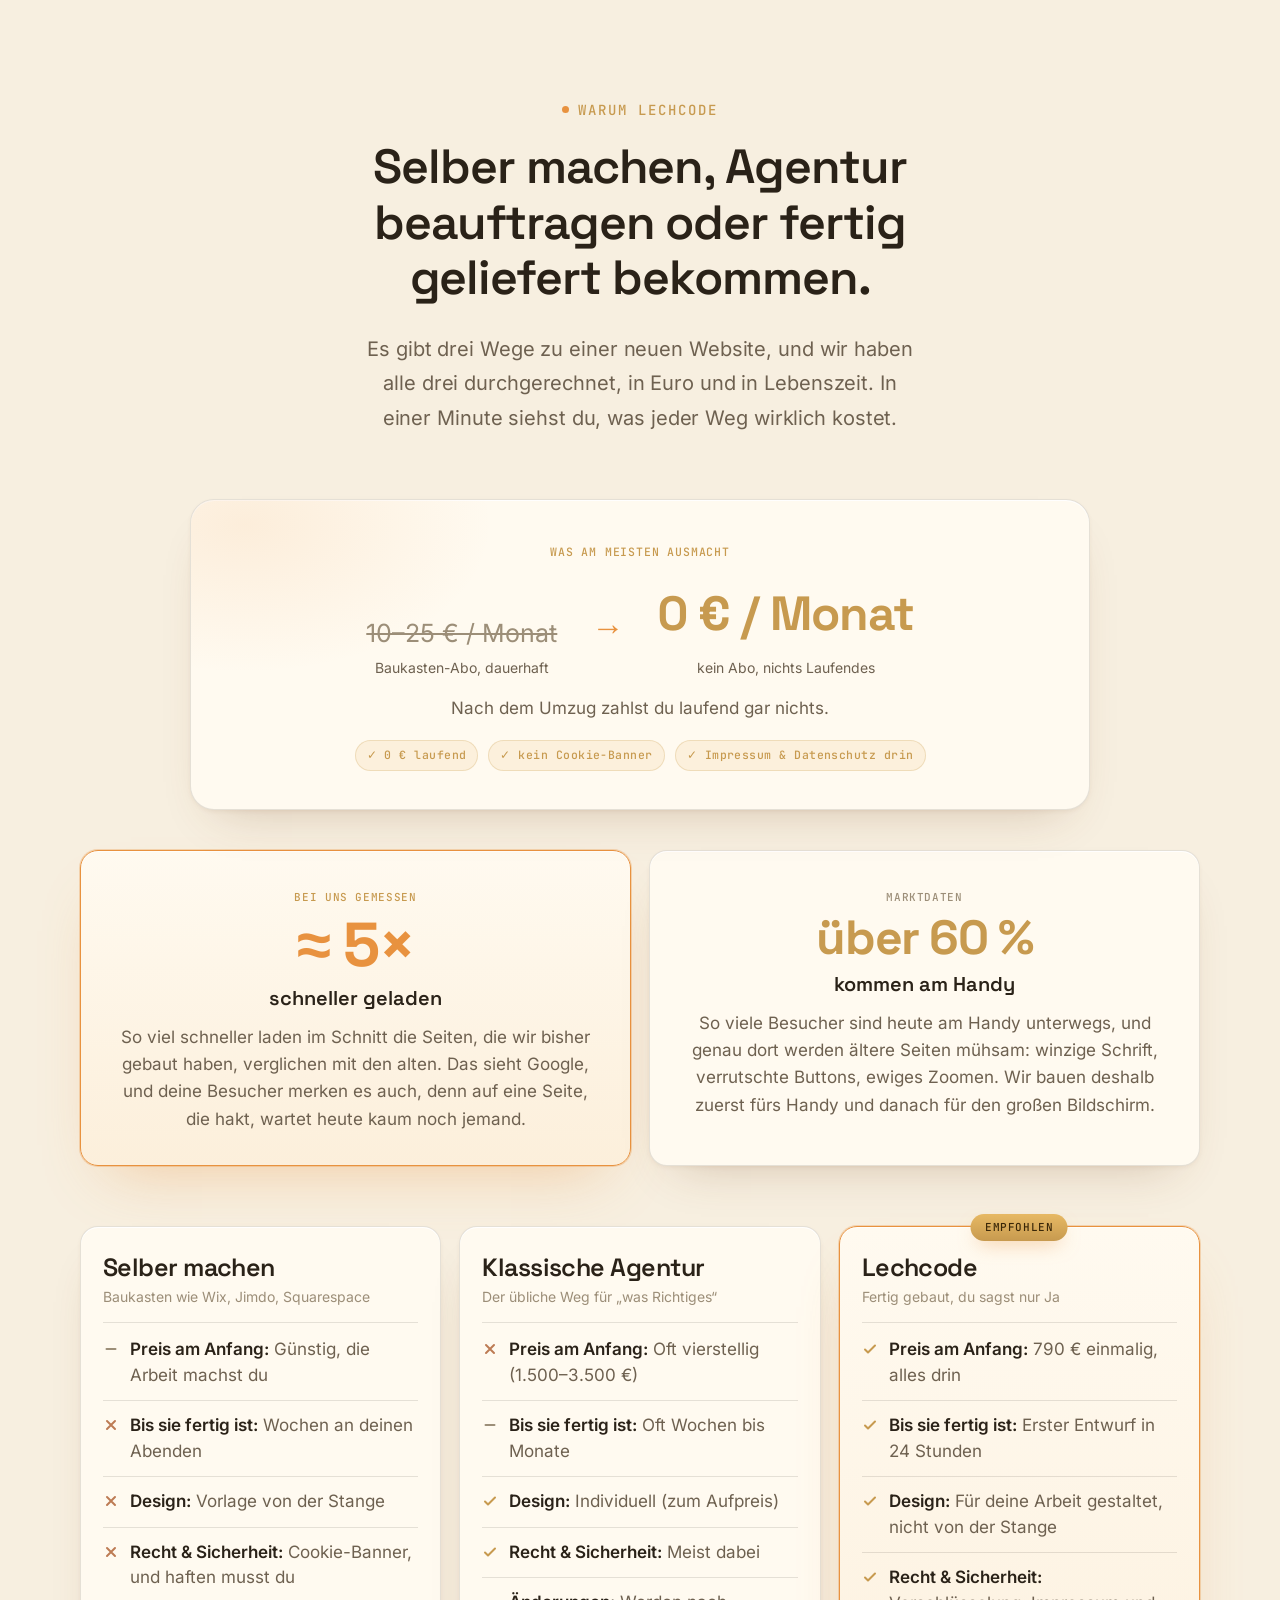
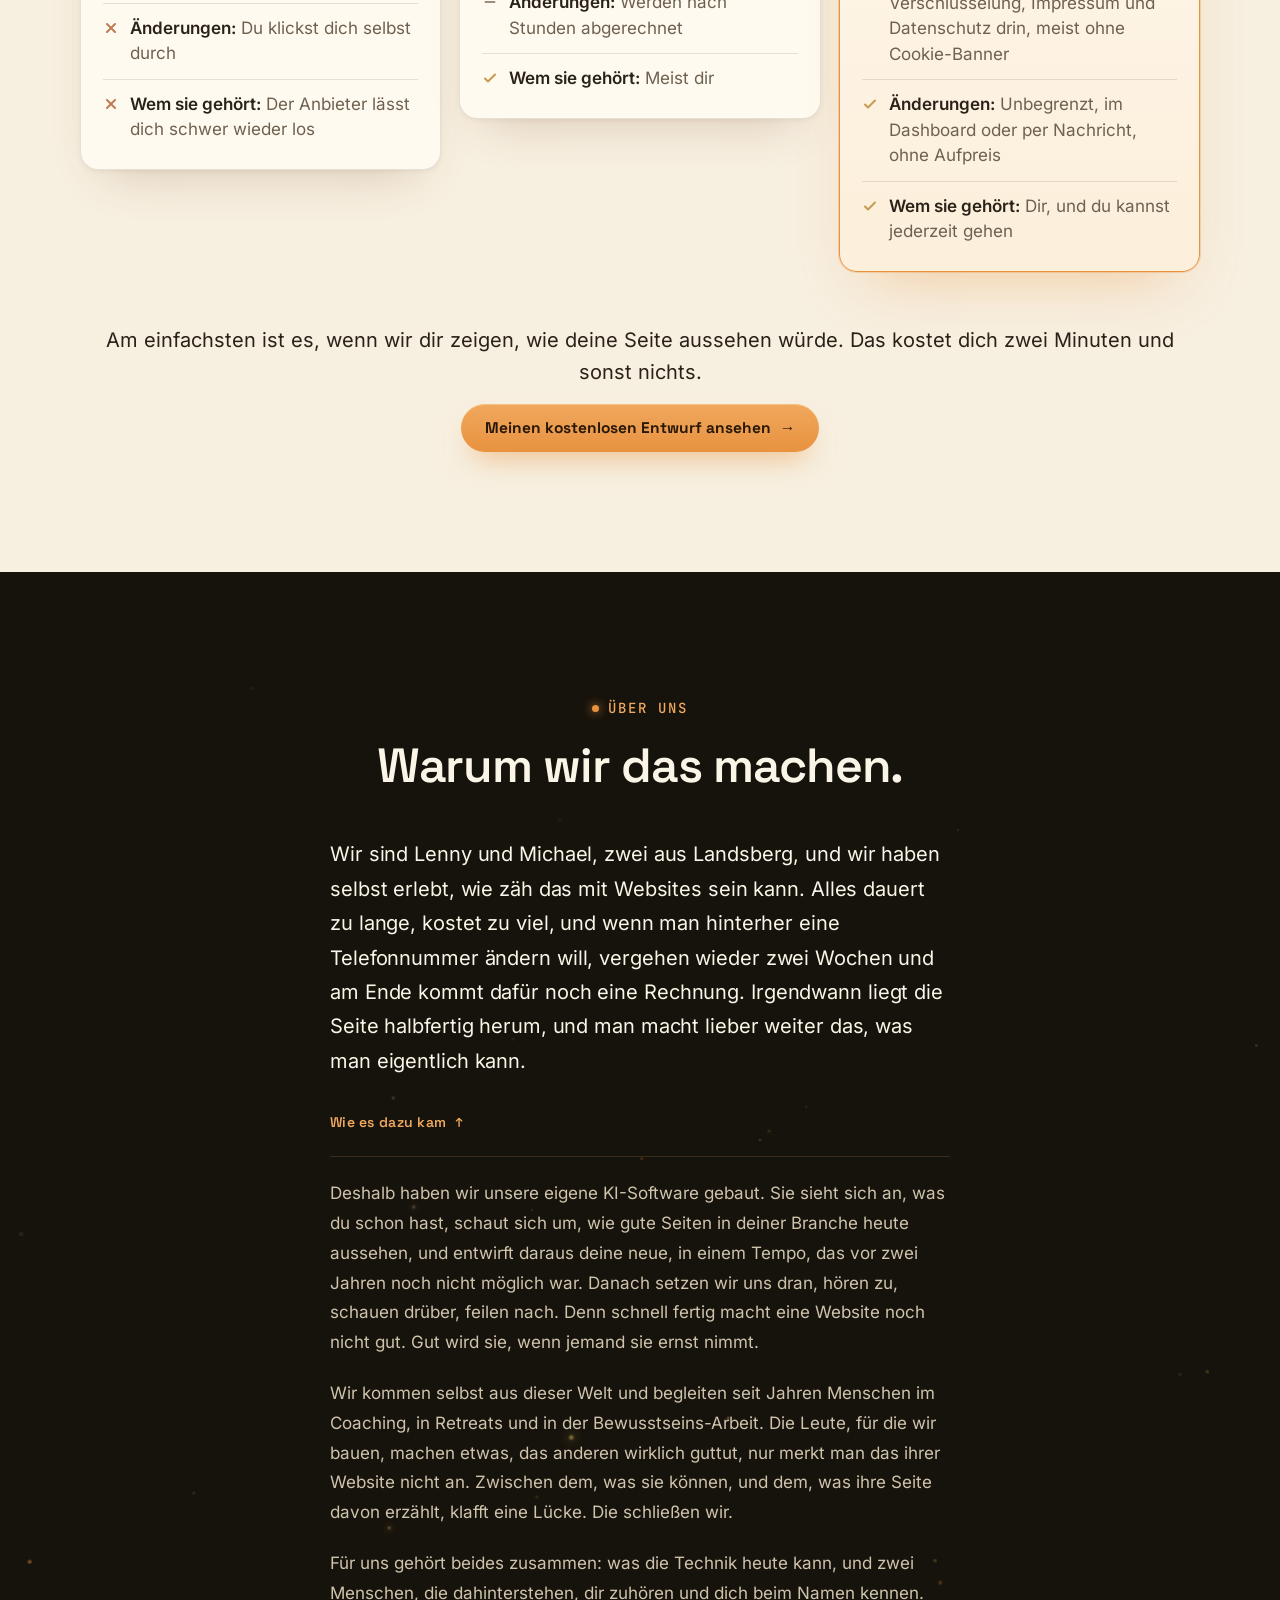
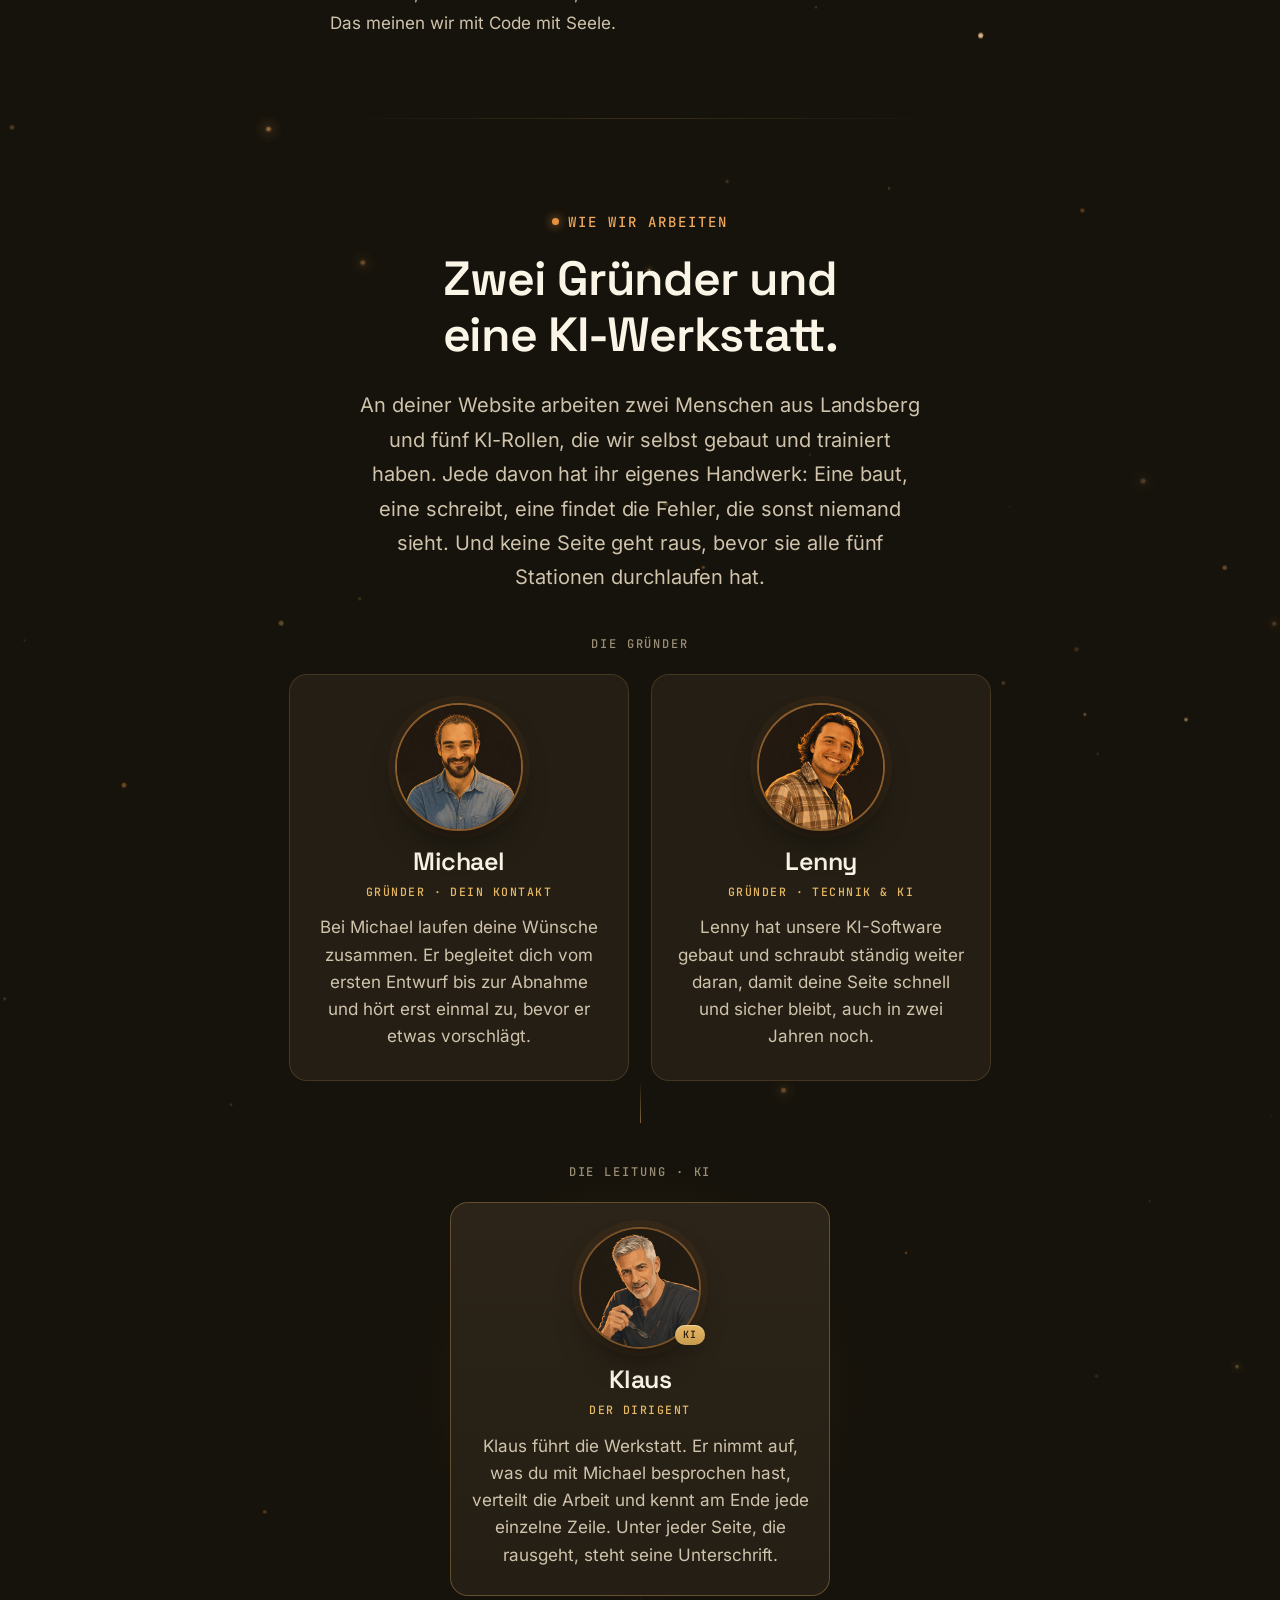
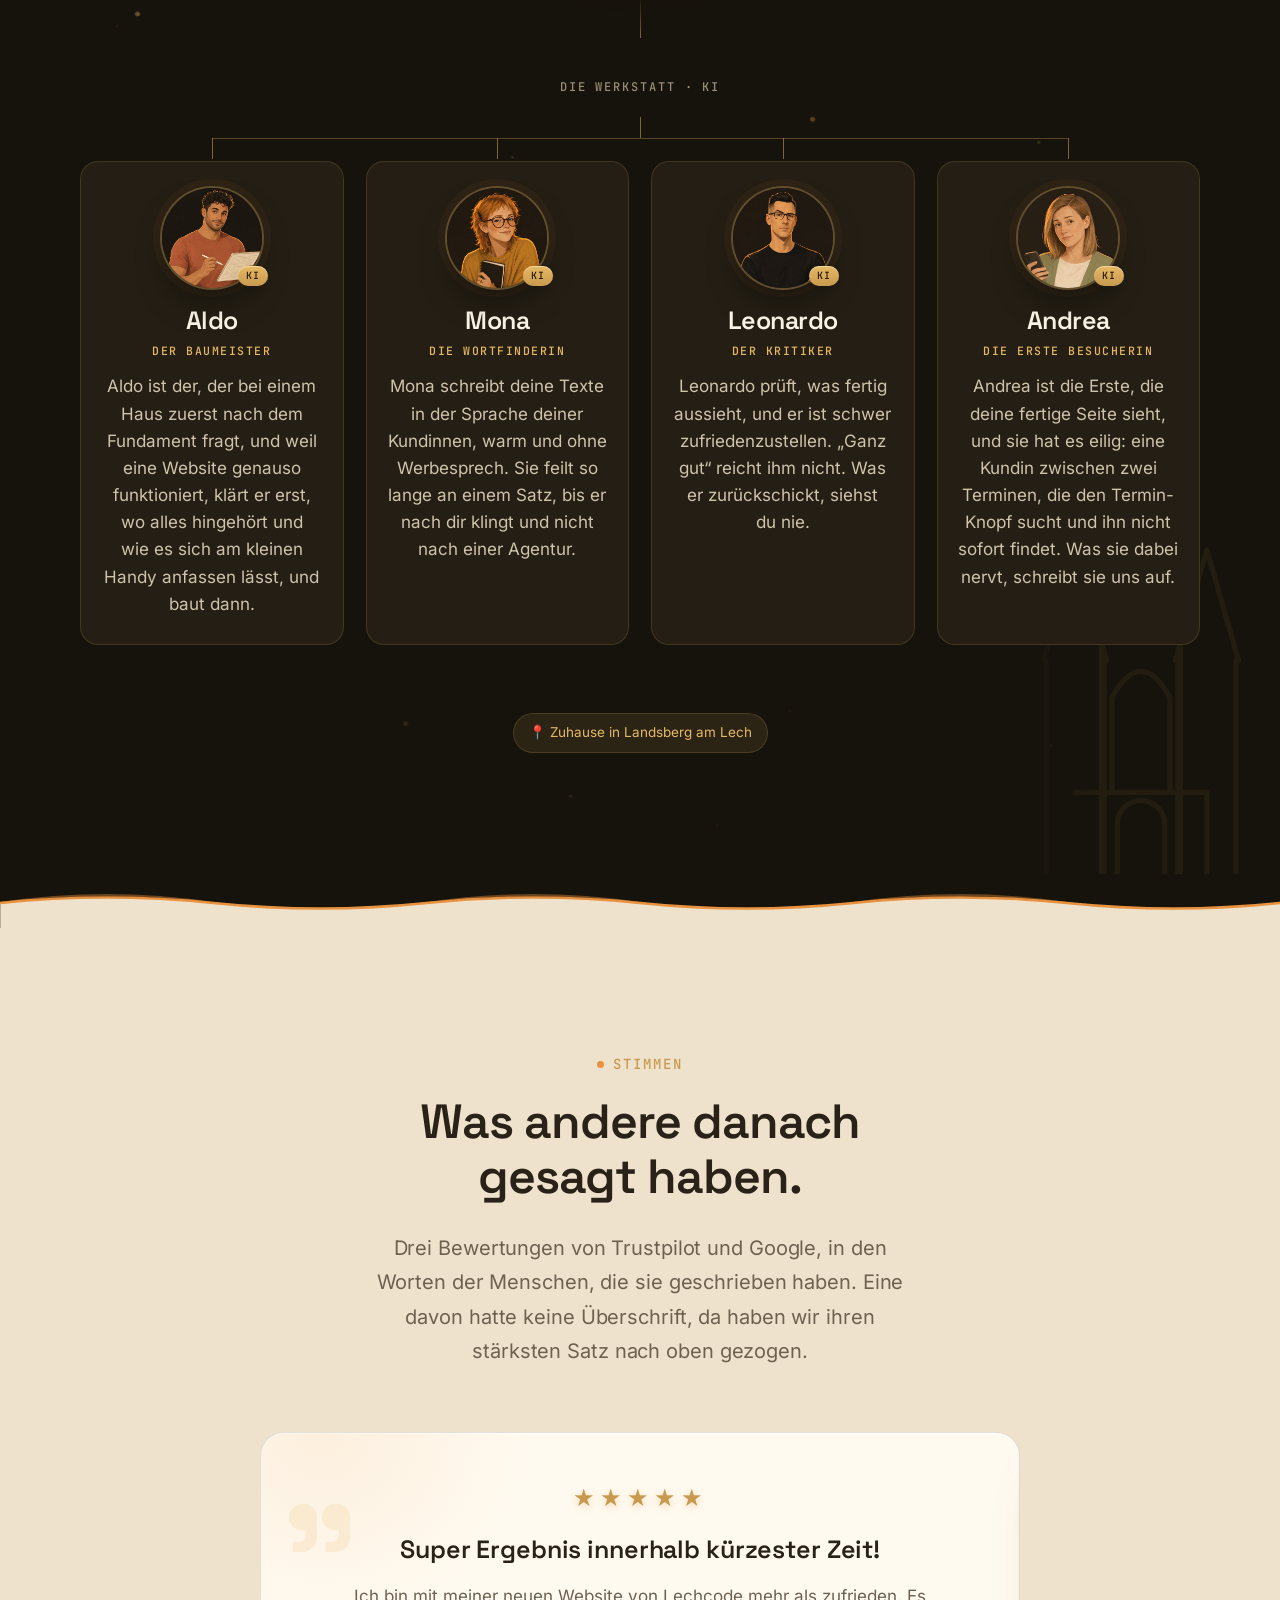
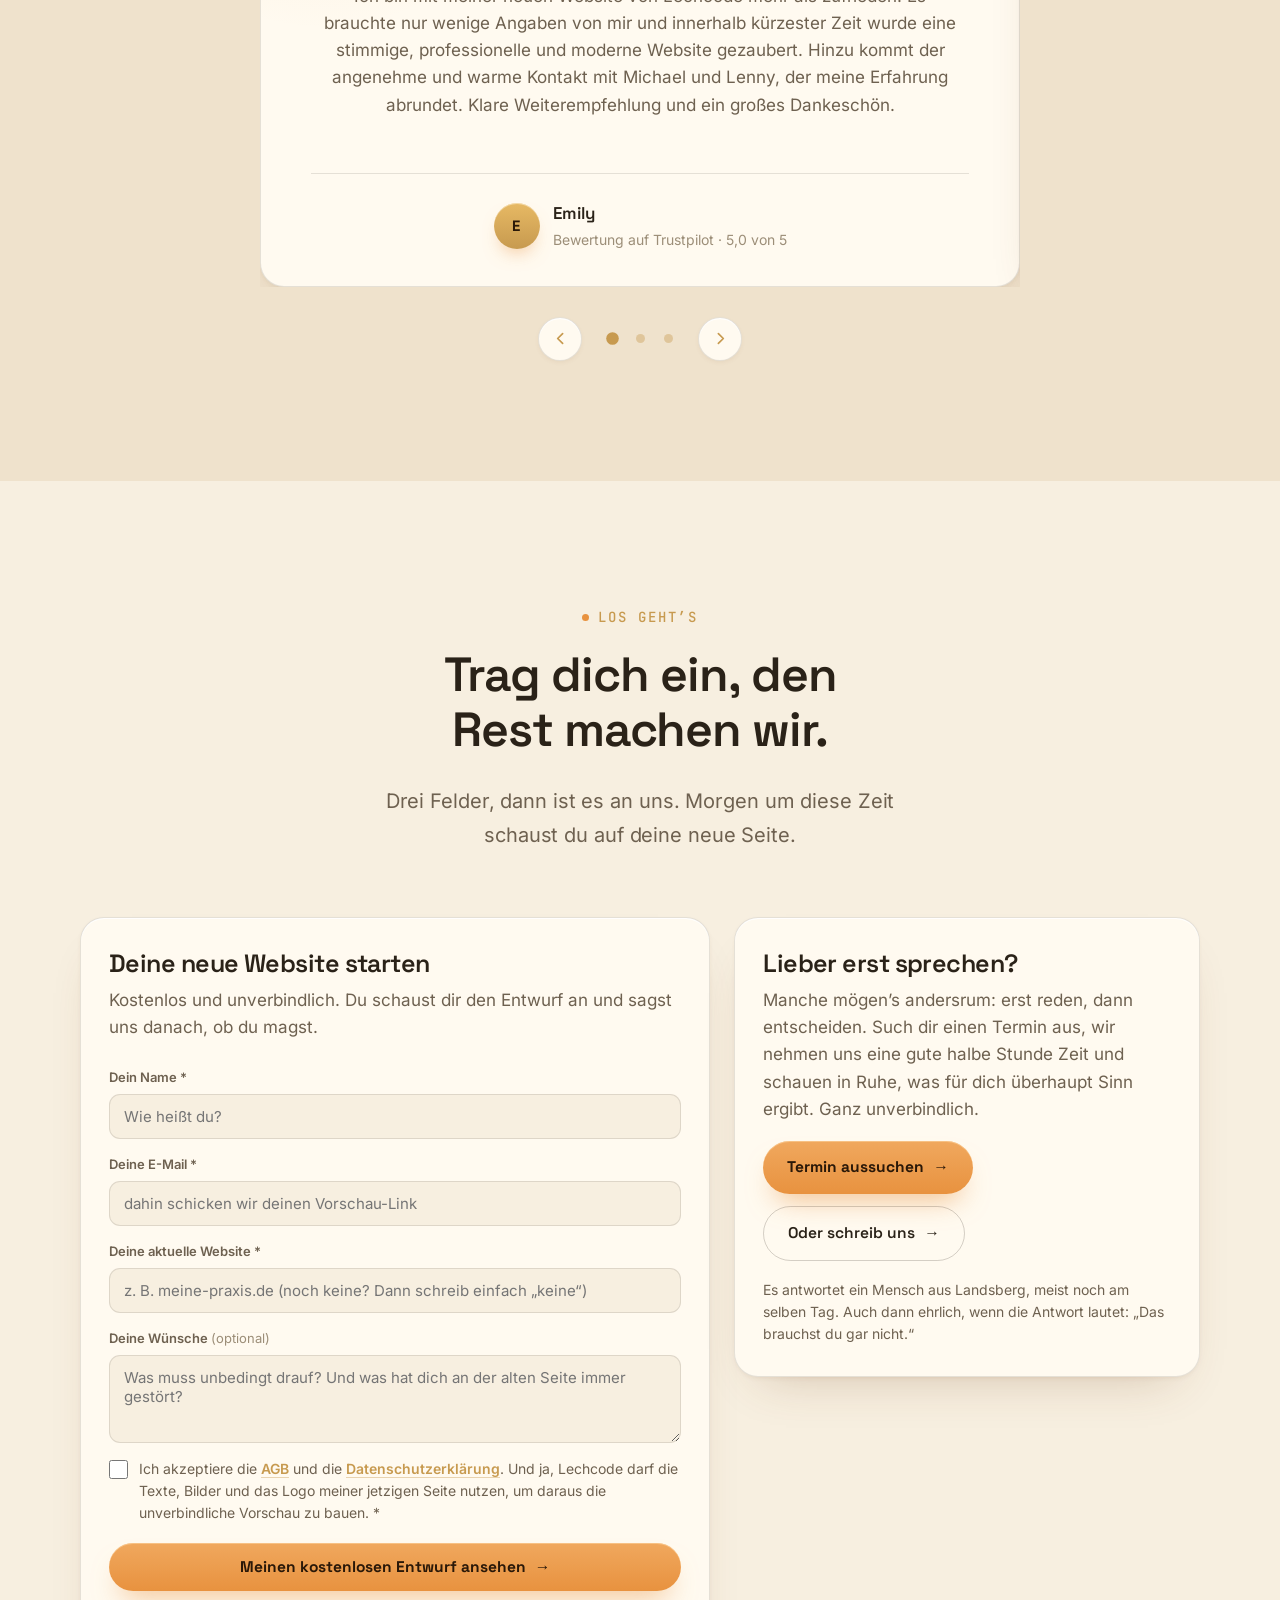
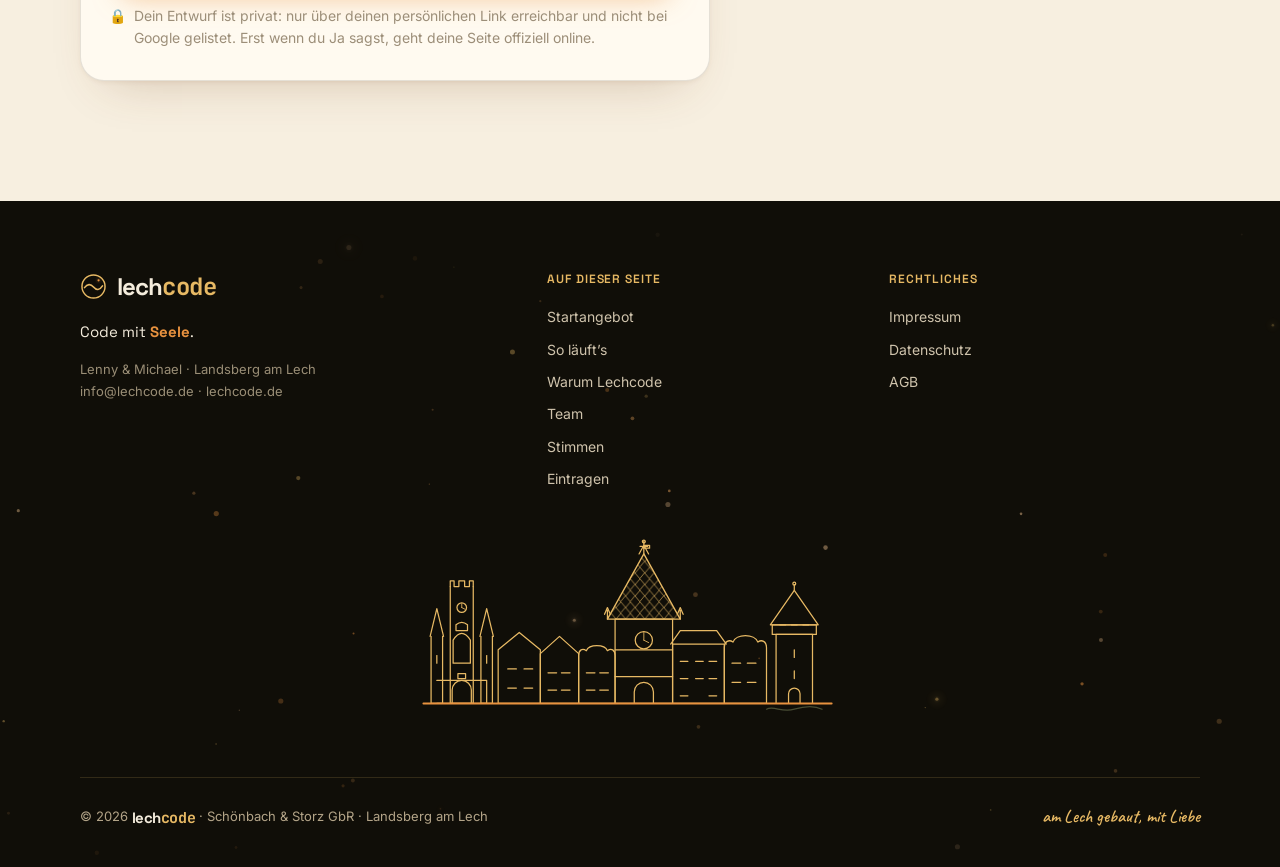
==== commit f832891e: "Sprach-Runde mit dem ganzen Team: Texte menschlicher, KI-Klang raus Michis Auftrag: die Texte sollen" ====
--- a/index.html
+++ b/index.html
@@ -7,8 +7,7 @@
   ╠══════════════════════════════════════════════════════════════════╣
   ║  ⚠ OFFEN (vor Versand ins Netzwerk):
   ║   • ✓ erledigt (15.06.): Video lokal eingebettet (cookiefrei) — Poster in assets/
-  ║     (Untertitel bewusst weggelassen — Lennys Entscheidung 21.07.: Roh-Transkript zu unsauber;
-  ║      bewusster A11y/WCAG-1.2.2-Kompromiss. Track-Hinweis steht am <video>-Element.)
+  ║     (Untertitel-Spur noch offen; Einbaustelle ist am <video>-Element vermerkt.)
   ║   • ✓ erledigt (12.06.): Formular scharf — Empfänger info@lechcode.de (verifiziert),
   ║     Web3Forms-Key aktiv, zweifach end-to-end getestet
   ║   • ✓ erledigt (12.06.): Web3Forms-Key aktiv · Postfach info@lechcode.de existiert · AGB freigegeben
@@ -31,9 +30,9 @@
   <meta name="robots" content="noindex, nofollow" />
   <link rel="canonical" href="https://lechcode.de/" />
   <title>Neue Website in 24 h · Webdesign aus Landsberg | Lechcode</title>
-  <meta name="description" content="Neue Website in 24 Stunden zum Ansehen — für Menschen, deren Arbeit anderen guttut. Kostenlos starten, danach 790 € inkl. Umzug. Webdesign aus Landsberg am Lech." />
+  <meta name="description" content="Neue Website in 24 Stunden zum Ansehen. Für Menschen, deren Arbeit anderen guttut. Kostenlos starten, danach 790 € inkl. Umzug. Webdesign aus Landsberg am Lech." />
   <meta property="og:title" content="Neue Website in 24 h · Webdesign aus Landsberg | Lechcode" />
-  <meta property="og:description" content="Neue Website in 24 Stunden zum Ansehen — kostenlos starten, danach 790 € inkl. Umzug. Für Menschen, deren Arbeit anderen guttut. Webdesign aus Landsberg." />
+  <meta property="og:description" content="Neue Website in 24 Stunden zum Ansehen. Kostenlos starten, danach 790 € inkl. Umzug. Für Menschen, deren Arbeit anderen guttut. Webdesign aus Landsberg." />
   <meta property="og:type" content="website" />
   <meta property="og:site_name" content="Lechcode" />
   <meta property="og:locale" content="de_DE" />
@@ -41,10 +40,10 @@
   <meta property="og:image" content="https://lechcode.de/assets/og.jpg" />
   <meta property="og:image:width" content="1200" />
   <meta property="og:image:height" content="630" />
-  <meta property="og:image:alt" content="Lechcode — Webdesign aus Landsberg am Lech" />
+  <meta property="og:image:alt" content="Lechcode, Webdesign aus Landsberg am Lech" />
   <meta name="twitter:card" content="summary_large_image" />
   <meta name="twitter:title" content="Neue Website in 24 h · Webdesign aus Landsberg | Lechcode" />
-  <meta name="twitter:description" content="Neue Website in 24 Stunden zum Ansehen — kostenlos starten, danach 790 € inkl. Umzug. Für Menschen, deren Arbeit anderen guttut. Webdesign aus Landsberg." />
+  <meta name="twitter:description" content="Neue Website in 24 Stunden zum Ansehen. Kostenlos starten, danach 790 € inkl. Umzug. Für Menschen, deren Arbeit anderen guttut. Webdesign aus Landsberg." />
   <meta name="twitter:image" content="https://lechcode.de/assets/og.jpg" />
   <meta name="theme-color" content="#16130c" />
   <link rel="icon" href="[data-uri]" />
@@ -55,7 +54,7 @@
   :root{
     /* dunkel */
     --night:#16130c; --night-2:#1d1810; --panel:#241e14; --panel-2:#2c2418;
-    --bone:#f4ecdc; --bone-dim:#cfc3ac; --muted:#9a8e76;
+    --bone:#f4ecdc; --bone-dim:#cfc3ac; --bone-quiet:#ada189; --muted:#9a8e76;
     /* warm-hell (Lichtungen) */
     --cream:#f7efe0; --sand:#efe2cc; --warm-white:#fffaf0;
     --ink:#2a2218; --ink-soft:#6e6150; --ink-faint:#9c8e78;
@@ -295,6 +294,12 @@
   .care-banner h3{color:#fbf5e8;margin-bottom:8px;}
   .care-banner p{color:var(--bone-dim);} .care-banner b{color:#fbf5e8;}
   .care-banner .pill-mini{display:inline-block;font-family:var(--mono);font-size:11px;letter-spacing:.07em;text-transform:uppercase;color:var(--gold);background:rgba(231,185,100,.12);border:1px solid var(--line-d);padding:4px 10px;border-radius:var(--radius-pill);margin-bottom:10px;}
+  /* Die ehrliche Fußnote („Wovon lebt ihr dann?") — eine halbe Stufe leiser als der
+     Hauptabsatz, nicht mehr. Sie beantwortet den einzigen echten Einwand gegen 0 €/Monat
+     und muss dafür gelesen werden; Fußnote bleibt sie durch Linie, Größe und Ton, nicht
+     durch Blässe. Größe genau zwischen Kleintext und Fließtext, Farbe eine Stufe über
+     --muted (6,2:1 statt 4,9:1 auf dem hellsten Punkt des Banner-Verlaufs). */
+  .care-banner .care-warum{font-size:calc((var(--step--1) + var(--step-0)) / 2);color:var(--bone-quiet);margin-top:clamp(14px,2vw,18px);padding-top:clamp(14px,2vw,18px);border-top:1px solid var(--line-d);}
 
   /* ===== 5b · WARUM LECHCODE (Vergleich) ===== */
   #vergleich .sec-head{margin-inline:auto;text-align:center;}
@@ -315,16 +320,23 @@
   .cost-flip::before{content:"";position:absolute;inset:0;pointer-events:none;background:radial-gradient(46% 80% at 6% 8%, rgba(232,146,63,.12), transparent 60%);}
   .cost-flip > *{position:relative;}
   .flip-kicker{font-family:var(--mono);font-size:11.5px;letter-spacing:.07em;text-transform:uppercase;color:var(--gold-deep);}
-  .flip-row{display:flex;align-items:center;justify-content:center;gap:clamp(14px,4vw,34px);flex-wrap:wrap;margin-top:12px;}
+  /* Die beiden Spalten sind unterschiedlich hoch (25px- gegen 48px-Zahl). Mittig zentriert
+     liefen ihre Kleintexte dadurch 18 px auseinander — genau auf dem stärksten Argument
+     der Seite. An der Unterkante ausgerichtet sitzen sie exakt auf einer Linie, auch wenn
+     einer davon auf schmalen Bildschirmen umbricht. Der Pfeil bleibt auf halber Höhe. */
+  .flip-row{display:flex;align-items:end;justify-content:center;gap:clamp(14px,4vw,34px);flex-wrap:wrap;margin-top:12px;}
   .flip-col{display:flex;flex-direction:column;gap:4px;}
   .cost-old{font-size:var(--step-2);color:var(--ink-faint);text-decoration:line-through;text-decoration-thickness:2px;}
   .cost-new{font-family:var(--display);font-weight:700;font-size:var(--step-4);color:var(--gold-deep);letter-spacing:var(--ls-h2);font-variant-numeric:tabular-nums;}
   .flip-col small{font-size:var(--step--1);color:var(--ink-soft);}
-  .flip-arrow{font-size:var(--step-3);color:var(--amber);line-height:1;}
+  .flip-arrow{font-size:var(--step-3);color:var(--amber);line-height:1;align-self:center;}
+  /* Auf schmalen Bildschirmen bricht .flip-row um und die beiden Spalten stehen
+     untereinander — dann muss der Pfeil nach unten zeigen statt zur Seite ins Leere.
+     Gemessen: ab ~520 px abwärts stapeln die Spalten. */
+  @media (max-width:560px){.flip-arrow{transform:rotate(90deg);}}
   .cost-say{max-width:60ch;margin:16px auto 0;color:var(--ink-soft);font-size:var(--step-0);}
   .cost-chips{display:flex;flex-wrap:wrap;gap:10px;justify-content:center;margin-top:18px;}
   .cost-chips span{font-family:var(--mono);font-size:11.5px;letter-spacing:.04em;color:var(--gold-deep);background:rgba(231,185,100,.14);border:1px solid rgba(199,154,79,.25);padding:5px 11px;border-radius:var(--radius-pill);}
-  .cost-foot{max-width:62ch;margin:16px auto 0;font-size:var(--step--1);color:var(--ink-faint);}
   .compare-grid{display:grid;grid-template-columns:repeat(3,1fr);gap:18px;margin-top:clamp(40px,5.5vw,60px);align-items:start;}
   .compare-card{position:relative;display:flex;flex-direction:column;background:var(--warm-white);border:1px solid var(--line-l);border-radius:var(--radius);padding:26px 22px;box-shadow:var(--edge-l), var(--shadow-l);transition:transform .35s var(--ease),box-shadow .35s var(--ease),border-color .35s var(--ease);}
   .compare-card:hover{transform:translateY(-3px);box-shadow:var(--glow-l);border-color:rgba(199,154,79,.35);}
@@ -679,7 +691,7 @@
         "@id": "https://lechcode.de/#organisation",
         "name": "Lechcode",
         "legalName": "Schönbach & Storz GbR",
-        "description": "Lechcode baut moderne Websites für Menschen, deren Arbeit anderen guttut — aus Landsberg am Lech. Erster Entwurf in 24 Stunden, Umzug inklusive, Pflege ab 19 € im Monat.",
+        "description": "Lechcode baut moderne Websites für Menschen, deren Arbeit anderen guttut, aus Landsberg am Lech. Erster Entwurf in 24 Stunden, Umzug inklusive, einmalig 790 € und danach keine laufenden Kosten.",
         "url": "https://lechcode.de/",
         "email": "info@lechcode.de",
         "image": "https://lechcode.de/assets/og.jpg",
@@ -707,7 +719,7 @@
           {
             "@type": "Offer",
             "name": "Komplette Website",
-            "description": "Einmalig 790 €: Gestaltung, Aufbau, Texte, Umzug der bestehenden Domain und E-Mail sowie Hosting — alles enthalten, danach keine laufenden Kosten. Änderungen jederzeit selbst über das Dashboard. Der erste Entwurf ist kostenlos und unverbindlich.",
+            "description": "Einmalig 790 €: Gestaltung, Aufbau, Texte, Umzug der bestehenden Domain und E-Mail sowie Hosting. Alles enthalten, danach keine laufenden Kosten. Änderungen jederzeit selbst über das Dashboard. Der erste Entwurf ist kostenlos und unverbindlich.",
             "price": "790",
             "priceCurrency": "EUR",
             "availability": "https://schema.org/InStock",
@@ -738,7 +750,7 @@
         "@id": "https://lechcode.de/#startseite",
         "url": "https://lechcode.de/",
         "name": "Neue Website in 24 h · Webdesign aus Landsberg | Lechcode",
-        "description": "Neue Website in 24 Stunden zum Ansehen — kostenlos starten, danach 790 € inkl. Umzug. Webdesign aus Landsberg am Lech.",
+        "description": "Neue Website in 24 Stunden zum Ansehen. Kostenlos starten, danach 790 € inkl. Umzug. Webdesign aus Landsberg am Lech.",
         "isPartOf": { "@id": "https://lechcode.de/#website" },
         "about": { "@id": "https://lechcode.de/#organisation" },
         "inLanguage": "de-DE"
@@ -767,8 +779,8 @@
         <a href="#angebot">Startangebot</a>
         <a href="#ablauf">So läuft’s</a>
         <a href="#vergleich">Warum Lechcode</a>
+        <a href="#ueber-uns">Team</a>
         <a href="#stimmen">Stimmen</a>
-        <a href="#ueber-uns">Team</a>
         <a class="btn" href="#eintragen">Kostenlos starten <span class="arr">→</span></a>
       </div>
     </nav>
@@ -781,7 +793,7 @@
       <div class="wrap">
         <span class="eyebrow">Web-Agentur aus Landsberg am Lech · Code mit Seele</span>
         <h1>Deine neue Website.<br><span class="q">Morgen schon zum Ansehen.</span></h1>
-        <p class="hero-sub">Du kümmerst dich um Menschen — wir um deine Website. Trag dich ein, morgen liegt dein fertiger Entwurf im Postfach. Erst ansehen, dann entscheiden. Kostenlos.</p>
+        <p class="hero-sub">Die meisten schicken dir erst ein Angebot. Wir schicken dir die Seite. Trag dich ein, und morgen liegt ein fertiger Entwurf in deinem Postfach, gebaut auf dem, was du mitbringst, damit du nicht raten musst, was am Ende dabei herauskommt.</p>
 
         <!-- Hero-Video: lokal gehostet (cookiefrei, 0 externe Requests). Poster in assets/.
              Quelle: „Videos & Fotos/Landingpage Special Offer Video.mov" → 1080p H.264, faststart, 87 MB. -->
@@ -790,11 +802,11 @@
                  aria-label="Vorstellungs-Video: Lenny und Michael von Lechcode erklären in rund sechs Minuten das Startangebot."
                  style="padding:0;display:block;width:100%;height:auto;background:#0d0b07;">
             <source src="assets/lechcode-video.mp4" type="video/mp4">
-            <!-- Untertitel bewusst NICHT eingebunden (Lennys Entscheidung): Roh-Transkript zu unsauber; ⚠ bewusster A11y/WCAG-1.2.2-Kompromiss.
-                 Wenn eine saubere deutsche .vtt vorliegt, hier ergänzen: <track kind="captions" srclang="de" label="Deutsch" src="assets/lechcode-video.vtt" default> -->
+            <!-- Untertitel-Spur: sobald eine deutsche .vtt vorliegt, hier ergänzen —
+                 <track kind="captions" srclang="de" label="Deutsch" src="assets/lechcode-video.vtt" default> -->
             <p style="padding:1.5em;color:var(--bone-dim);text-align:center;">Dein Browser kann das Video nicht direkt abspielen — <a href="assets/lechcode-video.mp4" style="color:var(--gold);">hier herunterladen</a>.</p>
           </video>
-          <p class="video-cap">In sechs Minuten erzählen dir Lenny und Michael, wie’s läuft.</p>
+          <p class="video-cap">Lenny und Michael erzählen dir in sechs Minuten, wie das Ganze abläuft und wer da eigentlich hinter deiner Seite sitzt.</p>
         </div>
 
         <div class="hero-cta">
@@ -802,9 +814,9 @@
           <a class="btn btn-ghost" href="#ablauf">Wie es funktioniert</a>
         </div>
         <div class="hero-trust">
-          <span class="trust">Erst ansehen, dann entscheiden — kostenlos</span>
+          <span class="trust">Kostenlos ansehen, dann entscheiden</span>
           <span class="trust">Auch ganz ohne bestehende Website</span>
-          <span class="trust">Schon über 20 Seiten gebaut</span>
+          <span class="trust">Über 20 Seiten stehen schon</span>
         </div>
       </div>
     </section>
@@ -826,29 +838,29 @@
         <div class="sec-head">
           <span class="eyebrow">Zum Start von Lechcode</span>
           <h2>Deine komplette Website: einmalig 790&nbsp;€. Alles drin.</h2>
-          <p class="lead">Eine Website kostet schnell vierstellig und zieht sich über Monate — am Ende traut man sich kaum noch, etwas zu ändern. Das wollten wir anders. Bei uns bekommst du die komplette Seite für 790 €, damit du siehst, was heute geht.</p>
+          <p class="lead">Eine Website kostet schnell vierstellig, und bis sie steht, vergehen Monate. Genau das haben wir satt. Bei uns kostet die komplette Seite einmalig 790 €, und danach ist die Sache für dich erledigt.</p>
         </div>
         <div class="offer-grid">
           <div class="price">
             <span class="pill">Startpreis · alles inklusive</span>
-            <div class="amount">790 €<small> einmalig — alles inklusive, danach keine laufenden Kosten</small></div>
-            <p class="desc">Einmal 790 €, und die Sache ist erledigt. Kein Abo, keine monatliche Gebühr — und du zahlst erst, wenn dir der Entwurf gefällt.</p>
+            <div class="amount">790 €<small> einmalig. Danach kommt nichts mehr.</small></div>
+            <p class="desc">Kein Abo, keine monatliche Gebühr. Du zahlst einmal, und zwar nachdem du deinen Entwurf gesehen hast und ihn haben willst.</p>
             <ul>
-              <li><svg width="16" height="16" viewBox="0 0 16 16" aria-hidden="true"><path d="M3 8.5l3 3 7-7" fill="none" stroke="#c79a4f" stroke-width="2" stroke-linecap="round" stroke-linejoin="round"/></svg> <span><b>Komplett neues Design</b> — in deinem Branding oder einem frischen: Farben, Schriften, Logo inklusive.</span></li>
-              <li><svg width="16" height="16" viewBox="0 0 16 16" aria-hidden="true"><path d="M3 8.5l3 3 7-7" fill="none" stroke="#c79a4f" stroke-width="2" stroke-linecap="round" stroke-linejoin="round"/></svg> <span><b>Erster Entwurf in 24 Stunden</b> — privater Vorschau-Link, kostenlos und unverbindlich.</span></li>
-              <li><svg width="16" height="16" viewBox="0 0 16 16" aria-hidden="true"><path d="M3 8.5l3 3 7-7" fill="none" stroke="#c79a4f" stroke-width="2" stroke-linecap="round" stroke-linejoin="round"/></svg> <span><b>30 Minuten mit Michael</b> — ihr geht die Seite durch, deine Wünsche kommen rein. Finale Version wieder in 24 Stunden.</span></li>
-              <li><svg width="16" height="16" viewBox="0 0 16 16" aria-hidden="true"><path d="M3 8.5l3 3 7-7" fill="none" stroke="#c79a4f" stroke-width="2" stroke-linecap="round" stroke-linejoin="round"/></svg> <span><b>Umzug inklusive</b> — wir bringen alles live, deine E-Mail-Adressen bleiben unangetastet.</span></li>
-              <li><svg width="16" height="16" viewBox="0 0 16 16" aria-hidden="true"><path d="M3 8.5l3 3 7-7" fill="none" stroke="#c79a4f" stroke-width="2" stroke-linecap="round" stroke-linejoin="round"/></svg> <span><b>Rechtlich sauber</b> — verschlüsselt, mit Impressum &amp; Datenschutz, meist ganz ohne Cookie-Banner.</span></li>
-              <li><svg width="16" height="16" viewBox="0 0 16 16" aria-hidden="true"><path d="M3 8.5l3 3 7-7" fill="none" stroke="#c79a4f" stroke-width="2" stroke-linecap="round" stroke-linejoin="round"/></svg> <span><b>Blitzschnell auf jedem Gerät</b> — fürs Handy zuerst gebaut, wo über 60 % deiner Besucher ankommen.</span></li>
-              <li><svg width="16" height="16" viewBox="0 0 16 16" aria-hidden="true"><path d="M3 8.5l3 3 7-7" fill="none" stroke="#c79a4f" stroke-width="2" stroke-linecap="round" stroke-linejoin="round"/></svg> <span><b>Ändern, so oft du willst</b> — selbst über dein eigenes Dashboard, jederzeit und ohne Aufpreis. Oder du schreibst uns einfach.</span></li>
-              <li><svg width="16" height="16" viewBox="0 0 16 16" aria-hidden="true"><path d="M3 8.5l3 3 7-7" fill="none" stroke="#c79a4f" stroke-width="2" stroke-linecap="round" stroke-linejoin="round"/></svg> <span><b>Hosting und Domain auf uns</b> — danach null laufende Kosten: kein Abo, keine monatliche Gebühr, kein Kleingedrucktes.</span></li>
-              <li><svg width="16" height="16" viewBox="0 0 16 16" aria-hidden="true"><path d="M3 8.5l3 3 7-7" fill="none" stroke="#c79a4f" stroke-width="2" stroke-linecap="round" stroke-linejoin="round"/></svg> <span><b>Die Seite gehört dir</b> — kein Lock-in, jederzeit zu jedem Anbieter umziehbar.</span></li>
+              <li><svg width="16" height="16" viewBox="0 0 16 16" aria-hidden="true"><path d="M3 8.5l3 3 7-7" fill="none" stroke="#c79a4f" stroke-width="2" stroke-linecap="round" stroke-linejoin="round"/></svg> <span><b>Komplett neues Design:</b> in deinen Farben oder in neuen, wenn du magst. Schriften und Logo gehören dazu.</span></li>
+              <li><svg width="16" height="16" viewBox="0 0 16 16" aria-hidden="true"><path d="M3 8.5l3 3 7-7" fill="none" stroke="#c79a4f" stroke-width="2" stroke-linecap="round" stroke-linejoin="round"/></svg> <span><b>Erster Entwurf in 24 Stunden.</b> Keine Skizze, keine Präsentation: die fertig gebaute Seite zum Anklicken.</span></li>
+              <li><svg width="16" height="16" viewBox="0 0 16 16" aria-hidden="true"><path d="M3 8.5l3 3 7-7" fill="none" stroke="#c79a4f" stroke-width="2" stroke-linecap="round" stroke-linejoin="round"/></svg> <span><b>30 Minuten mit Michael:</b> ein Gespräch mit dem Menschen, der deine Seite betreut, und danach baut er sie um, so wie du es willst.</span></li>
+              <li><svg width="16" height="16" viewBox="0 0 16 16" aria-hidden="true"><path d="M3 8.5l3 3 7-7" fill="none" stroke="#c79a4f" stroke-width="2" stroke-linecap="round" stroke-linejoin="round"/></svg> <span><b>Den Umzug machen wir.</b> Den technischen Teil übernehmen wir komplett, du musst dich in nichts einarbeiten.</span></li>
+              <li><svg width="16" height="16" viewBox="0 0 16 16" aria-hidden="true"><path d="M3 8.5l3 3 7-7" fill="none" stroke="#c79a4f" stroke-width="2" stroke-linecap="round" stroke-linejoin="round"/></svg> <span><b>Rechtlich sauber:</b> verschlüsselt, mit Impressum und Datenschutz, und meistens brauchst du nicht einmal einen Cookie-Banner.</span></li>
+              <li><svg width="16" height="16" viewBox="0 0 16 16" aria-hidden="true"><path d="M3 8.5l3 3 7-7" fill="none" stroke="#c79a4f" stroke-width="2" stroke-linecap="round" stroke-linejoin="round"/></svg> <span><b>Schnell auf jedem Gerät.</b> Am Handy genauso gut lesbar wie am großen Bildschirm, und niemand muss auf sie warten.</span></li>
+              <li><svg width="16" height="16" viewBox="0 0 16 16" aria-hidden="true"><path d="M3 8.5l3 3 7-7" fill="none" stroke="#c79a4f" stroke-width="2" stroke-linecap="round" stroke-linejoin="round"/></svg> <span><b>Ändern, so oft du willst:</b> selbst im Dashboard oder per Nachricht an uns.</span></li>
+              <li><svg width="16" height="16" viewBox="0 0 16 16" aria-hidden="true"><path d="M3 8.5l3 3 7-7" fill="none" stroke="#c79a4f" stroke-width="2" stroke-linecap="round" stroke-linejoin="round"/></svg> <span><b>Hosting und Domain zahlen wir.</b> Nach dem Umzug bekommst du von uns keine Rechnung mehr, weder monatlich noch jährlich.</span></li>
+              <li><svg width="16" height="16" viewBox="0 0 16 16" aria-hidden="true"><path d="M3 8.5l3 3 7-7" fill="none" stroke="#c79a4f" stroke-width="2" stroke-linecap="round" stroke-linejoin="round"/></svg> <span><b>Kein Vertrag, der dich bindet.</b> Keine Laufzeit, keine Kündigungsfrist und niemand, den du um Erlaubnis fragen musst.</span></li>
             </ul>
             <a class="btn" href="#eintragen">Meinen kostenlosen Entwurf ansehen <span class="arr">→</span></a>
-            <p class="price-fine">Deine Vorschau ist immer kostenlos, egal ob du danach Ja sagst — keine versteckten Kosten.</p>
+            <p class="price-fine">Die Vorschau ist kostenlos, ob du danach Ja sagst oder nicht. Versteckte Kosten gibt es bei uns keine.</p>
           </div>
-          <p class="note-line"><span class="ic">🔑</span><span>Deine Seite gehört dir — komplett. Du kannst sie jederzeit mitnehmen, zu jedem Anbieter, selbst wenn es uns eines Tages nicht mehr geben sollte.</span></p>
-          <p class="note-line"><span class="ic">💡</span><span>Übrigens: Ein laufendes Baukasten-Abo (Wix, Jimdo &amp; Co.) fällt bei uns komplett weg — oft mehrere hundert Euro im Jahr.</span></p>
+          <p class="note-line"><span class="ic">🔑</span><span>Deine Seite gehört komplett dir. Du kannst sie jederzeit mitnehmen, zu jedem Anbieter, auch dann, wenn es uns eines Tages nicht mehr geben sollte.</span></p>
+          <p class="note-line"><span class="ic">💡</span><span>Wenn du bisher ein Baukasten-Abo bei Wix oder Jimdo zahlst, fällt das komplett weg. Bei vielen sind das ein paar hundert Euro im Jahr, die einfach bei dir bleiben.</span></p>
         </div>
       </div>
     </section>
@@ -858,26 +870,27 @@
       <div class="wrap">
         <div class="sec-head">
           <span class="eyebrow">So läuft’s ab</span>
-          <h2>Von „eingetragen" bis „online" — in vier Schritten.</h2>
-          <p class="lead">Kein Technik-Wissen nötig. Drei Angaben genügen — den Rest liest unsere Software aus deiner Seite. Und wenn du noch keine hast, fangen wir gemeinsam bei null an.</p>
+          <h2>In vier Schritten von „eingetragen“ zu „online“.</h2>
+          <p class="lead">Technik musst du dafür keine können. Du gibst uns drei Angaben, den Rest liest unsere Software aus deiner bestehenden Seite aus, und falls du noch gar keine hast, fangen wir eben gemeinsam bei null an.</p>
         </div>
         <div class="steps stagger">
-          <div class="step"><div class="num">1</div><span class="zeit">2 Minuten</span><h3>Du trägst dich ein</h3><p>Name, E-Mail, Domain — mehr nicht. Deine Wünsche optional.</p></div>
-          <div class="step"><div class="num">2</div><span class="zeit">binnen 24 h</span><h3>Dein Entwurf kommt</h3><p>Ein privater Link zu deiner fertig gestalteten Seite. In Ruhe anschauen, am Handy und am Rechner. Kostenlos.</p></div>
-          <div class="step"><div class="num">3</div><span class="zeit">30 Minuten</span><h3>Gespräch mit Michael</h3><p>Ihr geht die Seite gemeinsam durch, du sagst, was anders soll. Die finale Version kommt in 24 Stunden.</p></div>
-          <div class="step"><div class="num">4</div><span class="zeit">ohne Stress</span><h3>Wir bringen sie live</h3><p>Ist die finale Version durch, übernehmen wir den kompletten Umzug — Domain, Hosting, sichere Verschlüsselung. Deine <span class="nb">E-Mails</span> bleiben unberührt.</p></div>
+          <div class="step"><div class="num">1</div><span class="zeit">2 Minuten</span><h3>Du trägst dich ein</h3><p>Name, E-Mail und die Adresse deiner jetzigen Seite reichen. Wenn du Wünsche hast, schreib sie dazu, musst du aber nicht.</p></div>
+          <div class="step"><div class="num">2</div><span class="zeit">binnen 24 h</span><h3>Dein Entwurf kommt</h3><p>Du bekommst einen privaten Link zu deiner fertig gestalteten Seite und kannst sie dir in Ruhe ansehen, am Handy wie am Rechner. Kostet nichts.</p></div>
+          <div class="step"><div class="num">3</div><span class="zeit">30 Minuten</span><h3>Gespräch mit Michael</h3><p>Ihr geht die Seite gemeinsam durch und du sagst, was dir nicht gefällt. Einen Tag später liegt die finale Fassung bei dir.</p></div>
+          <div class="step"><div class="num">4</div><span class="zeit">ohne dein Zutun</span><h3>Wir bringen sie live</h3><p>Sobald du zufrieden bist, übernehmen wir den ganzen Umzug: Domain, Hosting, Verschlüsselung, alles. Deine <span class="nb">E-Mails</span> rühren wir dabei nicht an.</p></div>
         </div>
 
         <!-- Danach: alles auf uns, keine Folgekosten -->
         <div class="care-banner">
           <canvas class="funken" aria-hidden="true"></canvas>
           <div>
-            <span class="pill-mini">Nach dem Go-Live · alles auf uns</span>
-            <div class="amount">0 €<small>pro Monat · kein Abo · alles schon im Preis</small></div>
+            <span class="pill-mini">Nach dem Umzug · alles auf uns</span>
+            <div class="amount">0 €<small>pro Monat</small></div>
           </div>
           <div>
             <h3>Und du musst nie wieder an deine Website denken.</h3>
-            <p>Nach dem Umzug kümmerst du dich um — nichts. <b>Hosting und Domain laufen über uns</b>, dafür zahlst du keinen Cent extra. Soll sich etwas ändern, tippst du es einfach selbst in dein <b>Dashboard</b>: „Neuer Preis: 80 €" genügt, und die Seite ist aktualisiert. So oft du willst, ohne Aufpreis. Keine Lust, selbst? Schreib uns eine Nachricht, wir machen's. <b>Kein Abo, keine monatliche Gebühr</b> — das war's. Genau das meinen wir mit sorgenfrei.</p>
+            <p>Nach dem Umzug kümmerst du dich um nichts mehr. <b>Hosting und Domain laufen über uns</b>, und dafür zahlst du keinen Cent. Soll sich etwas ändern, tippst du es selbst in dein <b>Dashboard</b>: „Neuer Preis: 80 €“ genügt, und die Seite ist aktualisiert, so oft du willst und ohne Aufpreis. Wenn dir gerade nicht danach ist, schreibst du uns stattdessen zwei Zeilen und wir machen es.</p>
+            <p class="care-warum">Und wovon leben wir dann? Von den 790 €. Mit KI bauen wir deine Seite in Stunden statt in Wochen, und sie danach laufen zu lassen kostet uns wenig, weil kein schwerfälliges System dahintersteckt. Das zahlen wir aus dem, was du einmal bezahlt hast. Vor zwei Jahren wäre diese Rechnung nicht aufgegangen, heute geht sie auf, und solange es Lechcode gibt, bleibt das so.</p>
           </div>
         </div>
       </div>
@@ -888,8 +901,8 @@
       <div class="wrap">
         <div class="sec-head">
           <span class="eyebrow">Warum Lechcode</span>
-          <h2>Selber basteln, Agentur — oder einfach fertig.</h2>
-          <p class="lead">Drei Wege zu einer Website. Wir haben alle drei ehrlich durchgerechnet — an Geld, an Zeit und an Nerven. Damit du in einer Minute siehst, was dich welcher kostet.</p>
+          <h2>Selber machen, Agentur beauftragen oder fertig geliefert bekommen.</h2>
+          <p class="lead">Es gibt drei Wege zu einer neuen Website, und wir haben alle drei durchgerechnet, in Euro und in Lebenszeit. In einer Minute siehst du, was jeder Weg wirklich kostet.</p>
         </div>
 
         <div class="cost-flip">
@@ -897,11 +910,10 @@
           <div class="flip-row">
             <div class="flip-col"><span class="cost-old">10–25 € / Monat</span><small>Baukasten-Abo, dauerhaft</small></div>
             <span class="flip-arrow" aria-hidden="true">→</span>
-            <div class="flip-col"><span class="cost-new">0 € / Monat</span><small>Hosting und Domain übernehmen wir</small></div>
+            <div class="flip-col"><span class="cost-new">0 € / Monat</span><small>kein Abo, nichts Laufendes</small></div>
           </div>
-          <p class="cost-say">Das monatliche Abo fällt komplett weg — und bei uns kommt keins dazu. Hosting und Domain laufen über uns. Nach dem Umzug zahlst du laufend: nichts.</p>
-          <div class="cost-chips"><span>✓ 0 € laufend</span><span>✓ kein Cookie-Banner</span><span>✓ Recht inklusive</span></div>
-          <p class="cost-foot">Etwas ändern? Machst du selbst im Dashboard oder schreibst uns kurz — beides ist schon drin, ohne Aufpreis.</p>
+          <p class="cost-say">Nach dem Umzug zahlst du laufend gar nichts.</p>
+          <div class="cost-chips"><span>✓ 0 € laufend</span><span>✓ kein Cookie-Banner</span><span>✓ Impressum &amp; Datenschutz drin</span></div>
         </div>
 
         <div class="proof-stats stagger">
@@ -909,13 +921,13 @@
             <span class="stat-tag">Bei uns gemessen</span>
             <div class="stat-num">≈&nbsp;5×</div>
             <div class="stat-label">schneller geladen</div>
-            <p>So viel schneller laden im Schnitt die Seiten, die wir bisher gebaut haben. Das merkt Google, und deine Besucher merken’s auch: Kaum jemand wartet heute noch auf eine langsame Seite.</p>
+            <p>So viel schneller laden im Schnitt die Seiten, die wir bisher gebaut haben, verglichen mit den alten. Das sieht Google, und deine Besucher merken es auch, denn auf eine Seite, die hakt, wartet heute kaum noch jemand.</p>
           </div>
           <div class="stat">
             <span class="stat-tag stat-tag-muted">Marktdaten</span>
             <div class="stat-num">über&nbsp;60&nbsp;%</div>
             <div class="stat-label">kommen am Handy</div>
-            <p>So viele Besucher sind heute mobil unterwegs. Die meisten älteren Seiten sind am Handy mühsam — bei uns ist das Handy der Ausgangspunkt, nicht die Notlösung.</p>
+            <p>So viele Besucher sind heute am Handy unterwegs, und genau dort werden ältere Seiten mühsam: winzige Schrift, verrutschte Buttons, ewiges Zoomen. Wir bauen deshalb zuerst fürs Handy und danach für den großen Bildschirm.</p>
           </div>
         </div>
 
@@ -924,10 +936,10 @@
           <h3>Selber machen</h3>
           <span class="compare-sub">Baukasten wie Wix, Jimdo, Squarespace</span>
           <ul>
-            <li><svg width="16" height="16" viewBox="0 0 16 16" aria-hidden="true" class="cmp-mid"><path d="M3.5 8h9" fill="none" stroke-width="2" stroke-linecap="round"/></svg><span class="vh">Teils/teils:</span><span><b>Preis am Anfang:</b> Günstig — aber du baust alles selbst</span></li>            <li><svg width="16" height="16" viewBox="0 0 16 16" aria-hidden="true" class="cmp-no"><path d="M4 4l8 8M12 4l-8 8" fill="none" stroke-width="2" stroke-linecap="round"/></svg><span class="vh">Nachteil:</span><span><b>Bis sie fertig ist:</b> Wochen in Eigenregie</span></li>            <li><svg width="16" height="16" viewBox="0 0 16 16" aria-hidden="true" class="cmp-no"><path d="M4 4l8 8M12 4l-8 8" fill="none" stroke-width="2" stroke-linecap="round"/></svg><span class="vh">Nachteil:</span><span><b>Design:</b> Vorlage von der Stange</span></li>
-            <li><svg width="16" height="16" viewBox="0 0 16 16" aria-hidden="true" class="cmp-no"><path d="M4 4l8 8M12 4l-8 8" fill="none" stroke-width="2" stroke-linecap="round"/></svg><span class="vh">Nachteil:</span><span><b>Recht & Sicherheit:</b> Cookie-Banner, du bist selbst dran</span></li>
-            <li><svg width="16" height="16" viewBox="0 0 16 16" aria-hidden="true" class="cmp-no"><path d="M4 4l8 8M12 4l-8 8" fill="none" stroke-width="2" stroke-linecap="round"/></svg><span class="vh">Nachteil:</span><span><b>Änderungen:</b> Selbst im Baukasten klicken</span></li>
-            <li><svg width="16" height="16" viewBox="0 0 16 16" aria-hidden="true" class="cmp-no"><path d="M4 4l8 8M12 4l-8 8" fill="none" stroke-width="2" stroke-linecap="round"/></svg><span class="vh">Nachteil:</span><span><b>Wem gehört’s?:</b> Gefangen im Anbieter</span></li>
+            <li><svg width="16" height="16" viewBox="0 0 16 16" aria-hidden="true" class="cmp-mid"><path d="M3.5 8h9" fill="none" stroke-width="2" stroke-linecap="round"/></svg><span class="vh">Teils/teils:</span><span><b>Preis am Anfang:</b> Günstig, die Arbeit machst du</span></li>            <li><svg width="16" height="16" viewBox="0 0 16 16" aria-hidden="true" class="cmp-no"><path d="M4 4l8 8M12 4l-8 8" fill="none" stroke-width="2" stroke-linecap="round"/></svg><span class="vh">Nachteil:</span><span><b>Bis sie fertig ist:</b> Wochen an deinen Abenden</span></li>            <li><svg width="16" height="16" viewBox="0 0 16 16" aria-hidden="true" class="cmp-no"><path d="M4 4l8 8M12 4l-8 8" fill="none" stroke-width="2" stroke-linecap="round"/></svg><span class="vh">Nachteil:</span><span><b>Design:</b> Vorlage von der Stange</span></li>
+            <li><svg width="16" height="16" viewBox="0 0 16 16" aria-hidden="true" class="cmp-no"><path d="M4 4l8 8M12 4l-8 8" fill="none" stroke-width="2" stroke-linecap="round"/></svg><span class="vh">Nachteil:</span><span><b>Recht &amp; Sicherheit:</b> Cookie-Banner, und haften musst du</span></li>
+            <li><svg width="16" height="16" viewBox="0 0 16 16" aria-hidden="true" class="cmp-no"><path d="M4 4l8 8M12 4l-8 8" fill="none" stroke-width="2" stroke-linecap="round"/></svg><span class="vh">Nachteil:</span><span><b>Änderungen:</b> Du klickst dich selbst durch</span></li>
+            <li><svg width="16" height="16" viewBox="0 0 16 16" aria-hidden="true" class="cmp-no"><path d="M4 4l8 8M12 4l-8 8" fill="none" stroke-width="2" stroke-linecap="round"/></svg><span class="vh">Nachteil:</span><span><b>Wem sie gehört:</b> Der Anbieter lässt dich schwer wieder los</span></li>
           </ul>
         </div>
         <div class="compare-card">
@@ -935,9 +947,9 @@
           <span class="compare-sub">Der übliche Weg für „was Richtiges“</span>
           <ul>
             <li><svg width="16" height="16" viewBox="0 0 16 16" aria-hidden="true" class="cmp-no"><path d="M4 4l8 8M12 4l-8 8" fill="none" stroke-width="2" stroke-linecap="round"/></svg><span class="vh">Nachteil:</span><span><b>Preis am Anfang:</b> Oft vierstellig (1.500–3.500 €)</span></li>            <li><svg width="16" height="16" viewBox="0 0 16 16" aria-hidden="true" class="cmp-mid"><path d="M3.5 8h9" fill="none" stroke-width="2" stroke-linecap="round"/></svg><span class="vh">Teils/teils:</span><span><b>Bis sie fertig ist:</b> Oft Wochen bis Monate</span></li>            <li><svg width="16" height="16" viewBox="0 0 16 16" aria-hidden="true" class="cmp-yes"><path d="M3 8.5l3 3 7-7" fill="none" stroke-width="2" stroke-linecap="round" stroke-linejoin="round"/></svg><span class="vh">Vorteil:</span><span><b>Design:</b> Individuell (zum Aufpreis)</span></li>
-            <li><svg width="16" height="16" viewBox="0 0 16 16" aria-hidden="true" class="cmp-yes"><path d="M3 8.5l3 3 7-7" fill="none" stroke-width="2" stroke-linecap="round" stroke-linejoin="round"/></svg><span class="vh">Vorteil:</span><span><b>Recht & Sicherheit:</b> Meist dabei</span></li>
-            <li><svg width="16" height="16" viewBox="0 0 16 16" aria-hidden="true" class="cmp-mid"><path d="M3.5 8h9" fill="none" stroke-width="2" stroke-linecap="round"/></svg><span class="vh">Teils/teils:</span><span><b>Änderungen:</b> Pro Stunde, oft Paketzwang</span></li>
-            <li><svg width="16" height="16" viewBox="0 0 16 16" aria-hidden="true" class="cmp-yes"><path d="M3 8.5l3 3 7-7" fill="none" stroke-width="2" stroke-linecap="round" stroke-linejoin="round"/></svg><span class="vh">Vorteil:</span><span><b>Wem gehört’s?:</b> Meist dir</span></li>
+            <li><svg width="16" height="16" viewBox="0 0 16 16" aria-hidden="true" class="cmp-yes"><path d="M3 8.5l3 3 7-7" fill="none" stroke-width="2" stroke-linecap="round" stroke-linejoin="round"/></svg><span class="vh">Vorteil:</span><span><b>Recht &amp; Sicherheit:</b> Meist dabei</span></li>
+            <li><svg width="16" height="16" viewBox="0 0 16 16" aria-hidden="true" class="cmp-mid"><path d="M3.5 8h9" fill="none" stroke-width="2" stroke-linecap="round"/></svg><span class="vh">Teils/teils:</span><span><b>Änderungen:</b> Werden nach Stunden abgerechnet</span></li>
+            <li><svg width="16" height="16" viewBox="0 0 16 16" aria-hidden="true" class="cmp-yes"><path d="M3 8.5l3 3 7-7" fill="none" stroke-width="2" stroke-linecap="round" stroke-linejoin="round"/></svg><span class="vh">Vorteil:</span><span><b>Wem sie gehört:</b> Meist dir</span></li>
           </ul>
         </div>
         <div class="compare-card is-featured">
@@ -945,16 +957,16 @@
           <h3>Lechcode</h3>
           <span class="compare-sub">Fertig gebaut, du sagst nur Ja</span>
           <ul>
-            <li><svg width="16" height="16" viewBox="0 0 16 16" aria-hidden="true" class="cmp-yes"><path d="M3 8.5l3 3 7-7" fill="none" stroke-width="2" stroke-linecap="round" stroke-linejoin="round"/></svg><span class="vh">Vorteil:</span><span><b>Preis am Anfang:</b> 790 € einmalig, alles drin</span></li>            <li><svg width="16" height="16" viewBox="0 0 16 16" aria-hidden="true" class="cmp-yes"><path d="M3 8.5l3 3 7-7" fill="none" stroke-width="2" stroke-linecap="round" stroke-linejoin="round"/></svg><span class="vh">Vorteil:</span><span><b>Bis sie fertig ist:</b> Erster Entwurf in 24 Stunden</span></li>            <li><svg width="16" height="16" viewBox="0 0 16 16" aria-hidden="true" class="cmp-yes"><path d="M3 8.5l3 3 7-7" fill="none" stroke-width="2" stroke-linecap="round" stroke-linejoin="round"/></svg><span class="vh">Vorteil:</span><span><b>Design:</b> Auf deine Branche zugeschnitten</span></li>
-            <li><svg width="16" height="16" viewBox="0 0 16 16" aria-hidden="true" class="cmp-yes"><path d="M3 8.5l3 3 7-7" fill="none" stroke-width="2" stroke-linecap="round" stroke-linejoin="round"/></svg><span class="vh">Vorteil:</span><span><b>Recht & Sicherheit:</b> Verschlüsselung, Impressum & Datenschutz — oft ganz ohne Cookie-Banner</span></li>
-            <li><svg width="16" height="16" viewBox="0 0 16 16" aria-hidden="true" class="cmp-yes"><path d="M3 8.5l3 3 7-7" fill="none" stroke-width="2" stroke-linecap="round" stroke-linejoin="round"/></svg><span class="vh">Vorteil:</span><span><b>Änderungen:</b> Selbst im Dashboard oder eine Nachricht — unbegrenzt, ohne Aufpreis</span></li>
-            <li><svg width="16" height="16" viewBox="0 0 16 16" aria-hidden="true" class="cmp-yes"><path d="M3 8.5l3 3 7-7" fill="none" stroke-width="2" stroke-linecap="round" stroke-linejoin="round"/></svg><span class="vh">Vorteil:</span><span><b>Wem gehört’s?:</b> Dir — kein Lock-in, jederzeit umziehbar</span></li>
+            <li><svg width="16" height="16" viewBox="0 0 16 16" aria-hidden="true" class="cmp-yes"><path d="M3 8.5l3 3 7-7" fill="none" stroke-width="2" stroke-linecap="round" stroke-linejoin="round"/></svg><span class="vh">Vorteil:</span><span><b>Preis am Anfang:</b> 790 € einmalig, alles drin</span></li>            <li><svg width="16" height="16" viewBox="0 0 16 16" aria-hidden="true" class="cmp-yes"><path d="M3 8.5l3 3 7-7" fill="none" stroke-width="2" stroke-linecap="round" stroke-linejoin="round"/></svg><span class="vh">Vorteil:</span><span><b>Bis sie fertig ist:</b> Erster Entwurf in 24 Stunden</span></li>            <li><svg width="16" height="16" viewBox="0 0 16 16" aria-hidden="true" class="cmp-yes"><path d="M3 8.5l3 3 7-7" fill="none" stroke-width="2" stroke-linecap="round" stroke-linejoin="round"/></svg><span class="vh">Vorteil:</span><span><b>Design:</b> Für deine Arbeit gestaltet, nicht von der Stange</span></li>
+            <li><svg width="16" height="16" viewBox="0 0 16 16" aria-hidden="true" class="cmp-yes"><path d="M3 8.5l3 3 7-7" fill="none" stroke-width="2" stroke-linecap="round" stroke-linejoin="round"/></svg><span class="vh">Vorteil:</span><span><b>Recht &amp; Sicherheit:</b> Verschlüsselung, Impressum und Datenschutz drin, meist ohne Cookie-Banner</span></li>
+            <li><svg width="16" height="16" viewBox="0 0 16 16" aria-hidden="true" class="cmp-yes"><path d="M3 8.5l3 3 7-7" fill="none" stroke-width="2" stroke-linecap="round" stroke-linejoin="round"/></svg><span class="vh">Vorteil:</span><span><b>Änderungen:</b> Unbegrenzt, im Dashboard oder per Nachricht, ohne Aufpreis</span></li>
+            <li><svg width="16" height="16" viewBox="0 0 16 16" aria-hidden="true" class="cmp-yes"><path d="M3 8.5l3 3 7-7" fill="none" stroke-width="2" stroke-linecap="round" stroke-linejoin="round"/></svg><span class="vh">Vorteil:</span><span><b>Wem sie gehört:</b> Dir, und du kannst jederzeit gehen</span></li>
           </ul>
         </div>
         </div>
 
         <div class="vergleich-cta">
-          <p>Klingt gut? Dann lass uns dir einfach zeigen, wie deine aussehen würde.</p>
+          <p>Am einfachsten ist es, wenn wir dir zeigen, wie deine Seite aussehen würde. Das kostet dich zwei Minuten und sonst nichts.</p>
           <a class="btn" href="#eintragen">Meinen kostenlosen Entwurf ansehen <span class="arr">→</span></a>
         </div>
       </div>
@@ -979,29 +991,43 @@
           <h2 data-anim style="--d:90ms">Warum wir das machen.</h2>
         </div>
         <div class="org-prosa" data-anim style="--d:190ms">
-          <p class="auftakt">Wir sind Lenny und Michael, zwei aus Landsberg, und wir kennen den Website-Schmerz aus eigener Erfahrung. Alles dauert zu lange, kostet zu viel, und wenn man nach dem Launch eine Kleinigkeit ändern will, vergehen wieder Wochen. Am Ende liegt die Seite halbfertig herum und man macht lieber weiter das, was man eigentlich kann.</p>
-          <details class="org-more">
-            <summary class="org-more-sum">Mehr über uns lesen</summary>
+          <p class="auftakt">Wir sind Lenny und Michael, zwei aus Landsberg, und wir haben selbst erlebt, wie zäh das mit Websites sein kann. Alles dauert zu lange, kostet zu viel, und wenn man hinterher eine Telefonnummer ändern will, vergehen wieder zwei Wochen und am Ende kommt dafür noch eine Rechnung. Irgendwann liegt die Seite halbfertig herum, und man macht lieber weiter das, was man eigentlich kann.</p>
+          <!-- Die Klappe steht im Markup OFFEN. Grundsatz des Hauses: Inhalt hängt nie an einem
+               Skript — ohne JavaScript ist die Antwort auf „Warum wir das machen." also überall
+               da, im Zweifel offen. Das Skript direkt hinter </details> klappt sie einmal beim
+               Laden zu, aber nur unter 900 px, wo die Länge zählt. Danach fasst es nichts mehr
+               an: Auf- und Zuklappen bleibt in jeder Breite das native Verhalten. -->
+          <details class="org-more" open>
+            <summary class="org-more-sum">Wie es dazu kam</summary>
             <div class="org-more-body">
-              <p>Deshalb haben wir unsere eigene KI-Software gebaut. Sie sieht sich an, was du schon hast, recherchiert die besten Websites deiner Branche und gestaltet daraus deine neue — in einer Geschwindigkeit, die vor zwei Jahren so noch nicht möglich war. Danach kommen wir dazu, hören zu, schauen drüber und machen den Feinschliff. Denn eine Website wird nicht dadurch gut, dass sie schnell fertig ist, sondern dadurch, dass jemand sie ernst nimmt.</p>
-              <p>Wir kommen selbst aus dieser Welt: Seit Jahren begleiten wir Menschen im Coaching, in Retreats und in der Bewusstseins-Arbeit. Deshalb verstehen wir die meisten, für die wir arbeiten — sie machen etwas, das anderen wirklich guttut, nur sieht man das im Netz oft nicht. Zwischen der Qualität ihrer Arbeit und dem, was ihre Website davon erzählt, klafft eine Lücke. Genau die schließen wir.</p>
-              <p>Für uns gehört beides zusammen: die Technologie, die heute möglich ist, und zwei echte Menschen, die dahinterstehen, zuhören und erreichbar sind. Das meinen wir, wenn wir von Code mit Seele sprechen.</p>
+              <p>Deshalb haben wir unsere eigene KI-Software gebaut. Sie sieht sich an, was du schon hast, schaut sich um, wie gute Seiten in deiner Branche heute aussehen, und entwirft daraus deine neue, in einem Tempo, das vor zwei Jahren noch nicht möglich war. Danach setzen wir uns dran, hören zu, schauen drüber, feilen nach. Denn schnell fertig macht eine Website noch nicht gut. Gut wird sie, wenn jemand sie ernst nimmt.</p>
+              <p>Wir kommen selbst aus dieser Welt und begleiten seit Jahren Menschen im Coaching, in Retreats und in der Bewusstseins-Arbeit. Die Leute, für die wir bauen, machen etwas, das anderen wirklich guttut, nur merkt man das ihrer Website nicht an. Zwischen dem, was sie können, und dem, was ihre Seite davon erzählt, klafft eine Lücke. Die schließen wir.</p>
+              <p>Für uns gehört beides zusammen: was die Technik heute kann, und zwei Menschen, die dahinterstehen, dir zuhören und dich beim Namen kennen. Das meinen wir mit Code mit Seele.</p>
             </div>
           </details>
+          <script>
+          /* Steht direkt hinter dem Element, damit es noch beim Parsen greift — auf dem Handy
+             wird also nichts erst offen gezeigt und dann zugeklappt. Läuft genau einmal; wer
+             danach selbst auf- oder zuklappt, behält seinen Stand. */
+          (function(){
+            var d=document.querySelector('.org-more');
+            if(d&&!window.matchMedia('(min-width:900px)').matches)d.open=false;
+          })();
+          </script>
           <hr class="org-trenner">
         </div>
 
         <div class="sec-head org-head2" style="margin-bottom:0;">
           <span class="eyebrow" data-anim>Wie wir arbeiten</span>
           <h2 data-anim style="--d:90ms">Zwei Gründer und eine KI-Werkstatt.</h2>
-          <p class="lead" data-anim style="--d:190ms">An deiner Website arbeitet ein eingespieltes Team: zwei Menschen aus Landsberg und fünf KI-Rollen, die wir selbst gebaut und trainiert haben. Jede hat ihr Handwerk — einer baut, eine schreibt, einer sucht die Fehler. Und keine Seite geht raus, bevor sie durch alle Hände gegangen ist.</p>
+          <p class="lead" data-anim style="--d:190ms">An deiner Website arbeiten zwei Menschen aus Landsberg und fünf KI-Rollen, die wir selbst gebaut und trainiert haben. Jede davon hat ihr eigenes Handwerk: Eine baut, eine schreibt, eine findet die Fehler, die sonst niemand sieht. Und keine Seite geht raus, bevor sie alle fünf Stationen durchlaufen hat.</p>
         </div>
 
         <div class="org-ebene org-gruender">
           <div class="org-label" data-anim>Die Gründer</div>
           <div class="org-reihe">
-            <div class="org-karte" data-anim style="--d:60ms"><span class="org-avhold"><img class="org-av" src="assets/team-michi.jpg" alt="Michael" width="116" height="116" loading="lazy" decoding="async"></span><h3>Michael</h3><div class="org-rolle">Gründer · Dein Kontakt</div><p>Dein persönlicher Ansprechpartner. Bei ihm laufen deine Wünsche zusammen — er begleitet dich vom ersten Entwurf bis zur finalen Abnahme und hört zu, bevor er vorschlägt.</p></div>
-            <div class="org-karte" data-anim style="--d:170ms"><span class="org-avhold"><img class="org-av" src="assets/team-lenny.jpg" alt="Lenny" width="116" height="116" loading="lazy" decoding="async"></span><h3>Lenny</h3><div class="org-rolle">Gründer · Technik &amp; KI</div><p>Der Kopf hinter der Technik. Er hat unsere KI-Software gebaut und entwickelt sie laufend weiter — damit deine Seite schnell, sicher und aktuell bleibt.</p></div>
+            <div class="org-karte" data-anim style="--d:60ms"><span class="org-avhold"><img class="org-av" src="assets/team-michi.jpg" alt="Michael" width="116" height="116" loading="lazy" decoding="async"></span><h3>Michael</h3><div class="org-rolle">Gründer · Dein Kontakt</div><p>Bei Michael laufen deine Wünsche zusammen. Er begleitet dich vom ersten Entwurf bis zur Abnahme und hört erst einmal zu, bevor er etwas vorschlägt.</p></div>
+            <div class="org-karte" data-anim style="--d:170ms"><span class="org-avhold"><img class="org-av" src="assets/team-lenny.jpg" alt="Lenny" width="116" height="116" loading="lazy" decoding="async"></span><h3>Lenny</h3><div class="org-rolle">Gründer · Technik &amp; KI</div><p>Lenny hat unsere KI-Software gebaut und schraubt ständig weiter daran, damit deine Seite schnell und sicher bleibt, auch in zwei Jahren noch.</p></div>
           </div>
         </div>
 
@@ -1010,7 +1036,7 @@
         <div class="org-ebene org-leitung">
           <div class="org-label" data-anim>Die Leitung · KI</div>
           <div class="org-reihe">
-            <div class="org-karte" data-anim style="--d:80ms"><span class="org-avhold"><img class="org-av" src="assets/team-klaus.jpg" alt="Klaus" width="112" height="112" loading="lazy" decoding="async"><span class="org-chip is-ki">KI</span></span><h3>Klaus</h3><div class="org-rolle">Der Dirigent</div><p>Klaus führt die Werkstatt. Er nimmt auf, was du mit Michael besprochen hast, verteilt die Arbeit und kennt am Ende jede Zeile — deine Seite gibt er erst frei, wenn sie wirklich fertig ist.</p></div>
+            <div class="org-karte" data-anim style="--d:80ms"><span class="org-avhold"><img class="org-av" src="assets/team-klaus.jpg" alt="Klaus" width="112" height="112" loading="lazy" decoding="async"><span class="org-chip is-ki">KI</span></span><h3>Klaus</h3><div class="org-rolle">Der Dirigent</div><p>Klaus führt die Werkstatt. Er nimmt auf, was du mit Michael besprochen hast, verteilt die Arbeit und kennt am Ende jede einzelne Zeile. Unter jeder Seite, die rausgeht, steht seine Unterschrift.</p></div>
           </div>
         </div>
 
@@ -1020,14 +1046,14 @@
           <div class="org-label" data-anim>Die Werkstatt · KI</div>
           <div class="org-fan" aria-hidden="true"><i></i><i></i><i></i><i></i></div>
           <div class="org-reihe org-reihe-4">
-            <div class="org-karte" data-anim><span class="org-avhold"><img class="org-av" src="assets/team-aldo.jpg" alt="Aldo" width="96" height="96" loading="lazy" decoding="async"><span class="org-chip is-ki">KI</span></span><h3>Aldo</h3><div class="org-rolle">Der Baumeister</div><p>Aldo plant, bevor er baut: Aufbau, Wege, jedes Format vom Handy bis zum großen Bildschirm. Erst wenn die Struktur trägt, entsteht die Oberfläche.</p></div>
-            <div class="org-karte" data-anim style="--d:110ms"><span class="org-avhold"><img class="org-av" src="assets/team-mona.jpg" alt="Mona" width="96" height="96" loading="lazy" decoding="async"><span class="org-chip is-ki">KI</span></span><h3>Mona</h3><div class="org-rolle">Die Wortfinderin</div><p>Mona schreibt deine Texte — warm, klar und in der Sprache deiner Kundinnen. Sie sucht so lange, bis ein Satz wirklich nach dir klingt.</p></div>
-            <div class="org-karte" data-anim style="--d:220ms"><span class="org-avhold"><img class="org-av" src="assets/team-leonardo.jpg" alt="Leonardo" width="96" height="96" loading="lazy" decoding="async"><span class="org-chip is-ki">KI</span></span><h3>Leonardo</h3><div class="org-rolle">Der Kritiker</div><p>Leonardo schaut mit frischen Augen auf das Fertige und misst es an einem hohen Maßstab. Was nur „ganz gut" ist, geht bei ihm zurück — bevor du es zu sehen bekommst.</p></div>
-            <div class="org-karte" data-anim style="--d:330ms"><span class="org-avhold"><img class="org-av" src="assets/team-andrea.jpg" alt="Andrea" width="96" height="96" loading="lazy" decoding="async"><span class="org-chip is-ki">KI</span></span><h3>Andrea</h3><div class="org-rolle">Die erste Besucherin</div><p>Andrea geht deine Seite durch, wie deine Kundin es täte: zum ersten Mal, mit wenig Zeit. Sie sagt ehrlich, wo sie zögert, etwas nicht findet oder abspringt.</p></div>
+            <div class="org-karte" data-anim><span class="org-avhold"><img class="org-av" src="assets/team-aldo.jpg" alt="Aldo" width="96" height="96" loading="lazy" decoding="async"><span class="org-chip is-ki">KI</span></span><h3>Aldo</h3><div class="org-rolle">Der Baumeister</div><p>Aldo ist der, der bei einem Haus zuerst nach dem Fundament fragt, und weil eine Website genauso funktioniert, klärt er erst, wo alles hingehört und wie es sich am kleinen Handy anfassen lässt, und baut dann.</p></div>
+            <div class="org-karte" data-anim style="--d:110ms"><span class="org-avhold"><img class="org-av" src="assets/team-mona.jpg" alt="Mona" width="96" height="96" loading="lazy" decoding="async"><span class="org-chip is-ki">KI</span></span><h3>Mona</h3><div class="org-rolle">Die Wortfinderin</div><p>Mona schreibt deine Texte in der Sprache deiner Kundinnen, warm und ohne Werbesprech. Sie feilt so lange an einem Satz, bis er nach dir klingt und nicht nach einer Agentur.</p></div>
+            <div class="org-karte" data-anim style="--d:220ms"><span class="org-avhold"><img class="org-av" src="assets/team-leonardo.jpg" alt="Leonardo" width="96" height="96" loading="lazy" decoding="async"><span class="org-chip is-ki">KI</span></span><h3>Leonardo</h3><div class="org-rolle">Der Kritiker</div><p>Leonardo prüft, was fertig aussieht, und er ist schwer zufriedenzustellen. „Ganz gut“ reicht ihm nicht. Was er zurückschickt, siehst du nie.</p></div>
+            <div class="org-karte" data-anim style="--d:330ms"><span class="org-avhold"><img class="org-av" src="assets/team-andrea.jpg" alt="Andrea" width="96" height="96" loading="lazy" decoding="async"><span class="org-chip is-ki">KI</span></span><h3>Andrea</h3><div class="org-rolle">Die erste Besucherin</div><p>Andrea ist die Erste, die deine fertige Seite sieht, und sie hat es eilig: eine Kundin zwischen zwei Terminen, die den Termin-Knopf sucht und ihn nicht sofort findet. Was sie dabei nervt, schreibt sie uns auf.</p></div>
           </div>
         </div>
 
-        <div style="text-align:center;margin-top:clamp(44px,6.5vw,68px);" data-anim><span class="local">📍 Landsberg am Lech &amp; Umgebung</span></div>
+        <div style="text-align:center;margin-top:clamp(44px,6.5vw,68px);" data-anim><span class="local">📍 Zuhause in Landsberg am Lech</span></div>
       </div>
     </section>
 
@@ -1047,8 +1073,8 @@
       <div class="wrap">
         <div class="sec-head">
           <span class="eyebrow">Stimmen</span>
-          <h2>Von Herzen empfohlen.</h2>
-          <p class="lead">Echte Bewertungen von Menschen, für die wir gebaut haben.</p>
+          <h2>Was andere danach gesagt haben.</h2>
+          <p class="lead">Drei Bewertungen von Trustpilot und Google, in den Worten der Menschen, die sie geschrieben haben. Eine davon hatte keine Überschrift, da haben wir ihren stärksten Satz nach oben gezogen.</p>
         </div>
 
         <div class="stimmen-slider" tabindex="0" role="group" aria-roledescription="Slider" aria-label="Kundenstimmen von Google und Trustpilot">
@@ -1111,13 +1137,13 @@
       <div class="wrap">
         <div class="sec-head">
           <span class="eyebrow">Los geht’s</span>
-          <h2>Trag dich ein — den Rest machen wir.</h2>
-          <p class="lead">Morgen schaust du schon auf deine neue Seite. Drei Angaben genügen — den Rest liest unsere Software selbst aus.</p>
+          <h2>Trag dich ein, den Rest machen wir.</h2>
+          <p class="lead">Drei Felder, dann ist es an uns. Morgen um diese Zeit schaust du auf deine neue Seite.</p>
         </div>
         <div class="contact-grid">
           <div class="card">
             <h3>Deine neue Website starten</h3>
-            <p class="sub" style="margin-bottom:var(--space-3);">Kostenlos &amp; unverbindlich — du entscheidest erst, wenn du den Entwurf gesehen hast.</p>
+            <p class="sub" style="margin-bottom:var(--space-3);">Kostenlos und unverbindlich. Du schaust dir den Entwurf an und sagst uns danach, ob du magst.</p>
             <!-- Absenden startet den vollautomatischen Entwurf: das Formular-JS unten POSTet einen
                  chat-brief-Job an den Lechcode-Worker (/job) → Runner baut+prüft+deployt → Team-Push
                  „Entwurf fertig" → 1-Klick-Freigabe der Vorschau-Mail. Voll-auto ab Formular (Lenny, 22.07.).
@@ -1130,11 +1156,11 @@
               <input type="checkbox" name="botcheck" class="hp" tabindex="-1" autocomplete="off" aria-hidden="true">
               <div class="field"><label for="name">Dein Name *</label><input id="name" type="text" name="name" required autocomplete="name" placeholder="Wie heißt du?"></div>
               <div class="field"><label for="email">Deine E-Mail *</label><input id="email" type="email" name="email" required autocomplete="email" placeholder="dahin schicken wir deinen Vorschau-Link"></div>
-              <div class="field"><label for="domain">Deine aktuelle Website *</label><input id="domain" type="text" name="domain" required inputmode="url" autocapitalize="none" placeholder="z. B. meine-praxis.de — noch keine? Schreib „keine“"></div>
-              <div class="field"><label for="wuensche">Deine Wünsche <span style="font-weight:400;color:var(--ink-faint)">(optional)</span></label><textarea id="wuensche" name="wuensche" placeholder="Was soll unbedingt auf die neue Seite? Was soll anders werden? Gibt es etwas, das aktuell fehlt?"></textarea></div>
+              <div class="field"><label for="domain">Deine aktuelle Website *</label><input id="domain" type="text" name="domain" required inputmode="url" autocapitalize="none" placeholder="z. B. meine-praxis.de (noch keine? Dann schreib einfach „keine“)"></div>
+              <div class="field"><label for="wuensche">Deine Wünsche <span style="font-weight:400;color:var(--ink-faint)">(optional)</span></label><textarea id="wuensche" name="wuensche" placeholder="Was muss unbedingt drauf? Und was hat dich an der alten Seite immer gestört?"></textarea></div>
               <div class="consent">
                 <input type="checkbox" id="einwilligung" name="einwilligung" value="AGB + Datenschutz akzeptiert, Inhalte-Nutzung für Vorschau erlaubt" required>
-                <label for="einwilligung">Ich akzeptiere die <a href="agb.html">AGB</a> und die <a href="datenschutz.html">Datenschutzerklärung</a>. Lechcode darf die Inhalte meiner bestehenden Website (Texte, Bilder, Logo) verwenden, um die unverbindliche Vorschau zu erstellen. *</label>
+                <label for="einwilligung">Ich akzeptiere die <a href="agb.html">AGB</a> und die <a href="datenschutz.html">Datenschutzerklärung</a>. Und ja, Lechcode darf die Texte, Bilder und das Logo meiner jetzigen Seite nutzen, um daraus die unverbindliche Vorschau zu bauen. *</label>
               </div>
               <button class="btn" type="submit" id="submit-btn">Meinen kostenlosen Entwurf ansehen <span class="arr">→</span></button>
               <div class="form-msg" id="form-msg" role="status" aria-live="polite"></div>
@@ -1143,10 +1169,10 @@
           </div>
           <div class="card">
             <h3>Lieber erst sprechen?</h3>
-            <p class="sub">Manche mögen’s andersrum: erst ein lockeres Kennenlern-Gespräch (ca. 30 Min), dann entscheiden wir gemeinsam, was für dich Sinn macht. Such dir einfach einen Termin — alles Weitere besprechen wir in Ruhe im Call, ganz unverbindlich.</p>
+            <p class="sub">Manche mögen’s andersrum: erst reden, dann entscheiden. Such dir einen Termin aus, wir nehmen uns eine gute halbe Stunde Zeit und schauen in Ruhe, was für dich überhaupt Sinn ergibt. Ganz unverbindlich.</p>
             <a class="btn" href="https://calendar.google.com/calendar/appointments/schedules/AcZssZ1vusFYCV6O45i109a0J5ruEFtWCT7iFsq5t4Mb2KvQmNhdkMtlddml9dx5V2jButjV2SUGapFg?gv=true" target="_blank" rel="noopener noreferrer" style="margin-top:18px;">Termin aussuchen <span class="arr">→</span></a>
             <a class="btn btn-ghost" href="mailto:info@lechcode.de" style="margin-top:12px;">Oder schreib uns <span class="arr">→</span></a>
-            <p class="or-line">Es antwortet ein echter Mensch aus Landsberg — meist noch am selben Tag, ehrlich, auch wenn die Antwort mal ist: „Das brauchst du gar nicht."</p>
+            <p class="or-line">Es antwortet ein Mensch aus Landsberg, meist noch am selben Tag. Auch dann ehrlich, wenn die Antwort lautet: „Das brauchst du gar nicht.“</p>
           </div>
         </div>
       </div>
@@ -1164,8 +1190,8 @@
           <p class="addr">Lenny &amp; Michael · Landsberg am Lech<br>info@lechcode.de · lechcode.de</p>
         </div>
         <div class="foot-col">
-          <h4>Seite</h4>
-          <a href="#angebot">Startangebot</a><a href="#ablauf">So läuft’s</a><a href="#vergleich">Warum Lechcode</a><a href="#stimmen">Stimmen</a><a href="#ueber-uns">Team</a><a href="#eintragen">Eintragen</a>
+          <h4>Auf dieser Seite</h4>
+          <a href="#angebot">Startangebot</a><a href="#ablauf">So läuft’s</a><a href="#vergleich">Warum Lechcode</a><a href="#ueber-uns">Team</a><a href="#stimmen">Stimmen</a><a href="#eintragen">Eintragen</a>
         </div>
         <div class="foot-col">
           <h4>Rechtliches</h4>
@@ -1206,7 +1232,7 @@
 
       <div class="foot-bottom">
         <span>© 2026 <span class="wm" style="vertical-align:-2px;"><span class="lech">lech</span><span class="code">code</span></span> · Schönbach &amp; Storz GbR · Landsberg am Lech</span>
-        <span style="font-family:var(--hand);font-size:18px;color:var(--gold);">mit Liebe gebaut</span>
+        <span style="font-family:var(--hand);font-size:18px;color:var(--gold);">am Lech gebaut, mit Liebe</span>
       </div>
     </div>
   </footer>
@@ -1272,7 +1298,7 @@
     function mailtoFallback(data){
       var body='Hallo Lenny & Michael,%0D%0A%0D%0Aich möchte gern meinen kostenlosen Website-Entwurf:%0D%0A%0D%0AName: '+encodeURIComponent(data.name)+'%0D%0AE-Mail: '+encodeURIComponent(data.email)+'%0D%0AMeine Website: '+encodeURIComponent(data.domain)+'%0D%0AWünsche: '+encodeURIComponent(data.wuensche||'—')+'%0D%0A%0D%0AAGB & Datenschutz akzeptiert, Inhalte dürfen für die Vorschau verwendet werden.';
       msg.className='form-msg err';
-      msg.innerHTML='Hoppla, das hat online gerade nicht geklappt. Wir öffnen dir eine fertige E-Mail: einfach absenden, dann kümmern wir uns. <a href="mailto:info@lechcode.de?subject='+encodeURIComponent('Neue Website-Anfrage: '+data.domain)+'&body='+body+'" style="font-weight:600;text-decoration:underline;">Anfrage per E-Mail senden</a>';
+      msg.innerHTML='Das ist gerade an uns gescheitert, nicht an dir. Wir haben dir eine fertige E-Mail vorbereitet, du musst sie nur abschicken, dann geht alles genauso weiter. <a href="mailto:info@lechcode.de?subject='+encodeURIComponent('Neue Website-Anfrage: '+data.domain)+'&body='+body+'" style="font-weight:600;text-decoration:underline;">Anfrage per E-Mail senden</a>';
     }
     form.addEventListener('submit',function(e){
       e.preventDefault();
@@ -1302,7 +1328,7 @@
         .then(function(res){
           if(res.ok&&res.j&&res.j.ok){
             msg.className='form-msg ok';
-            msg.textContent='Schön, dass du dabei bist! Wir bauen deinen Entwurf jetzt — schau morgen um diese Zeit in dein Postfach, dein Vorschau-Link kommt. Bis dahin: einmal tief durchatmen, den Rest machen wir. ☀️';
+            msg.textContent='Angekommen, danke dir. Wir setzen uns jetzt an deinen Entwurf und schicken dir den Link, sobald er steht, spätestens in 24 Stunden. Bis dahin musst du gar nichts tun. ☀️';
             form.reset();
           }else{ mailtoFallback(data); }
         })
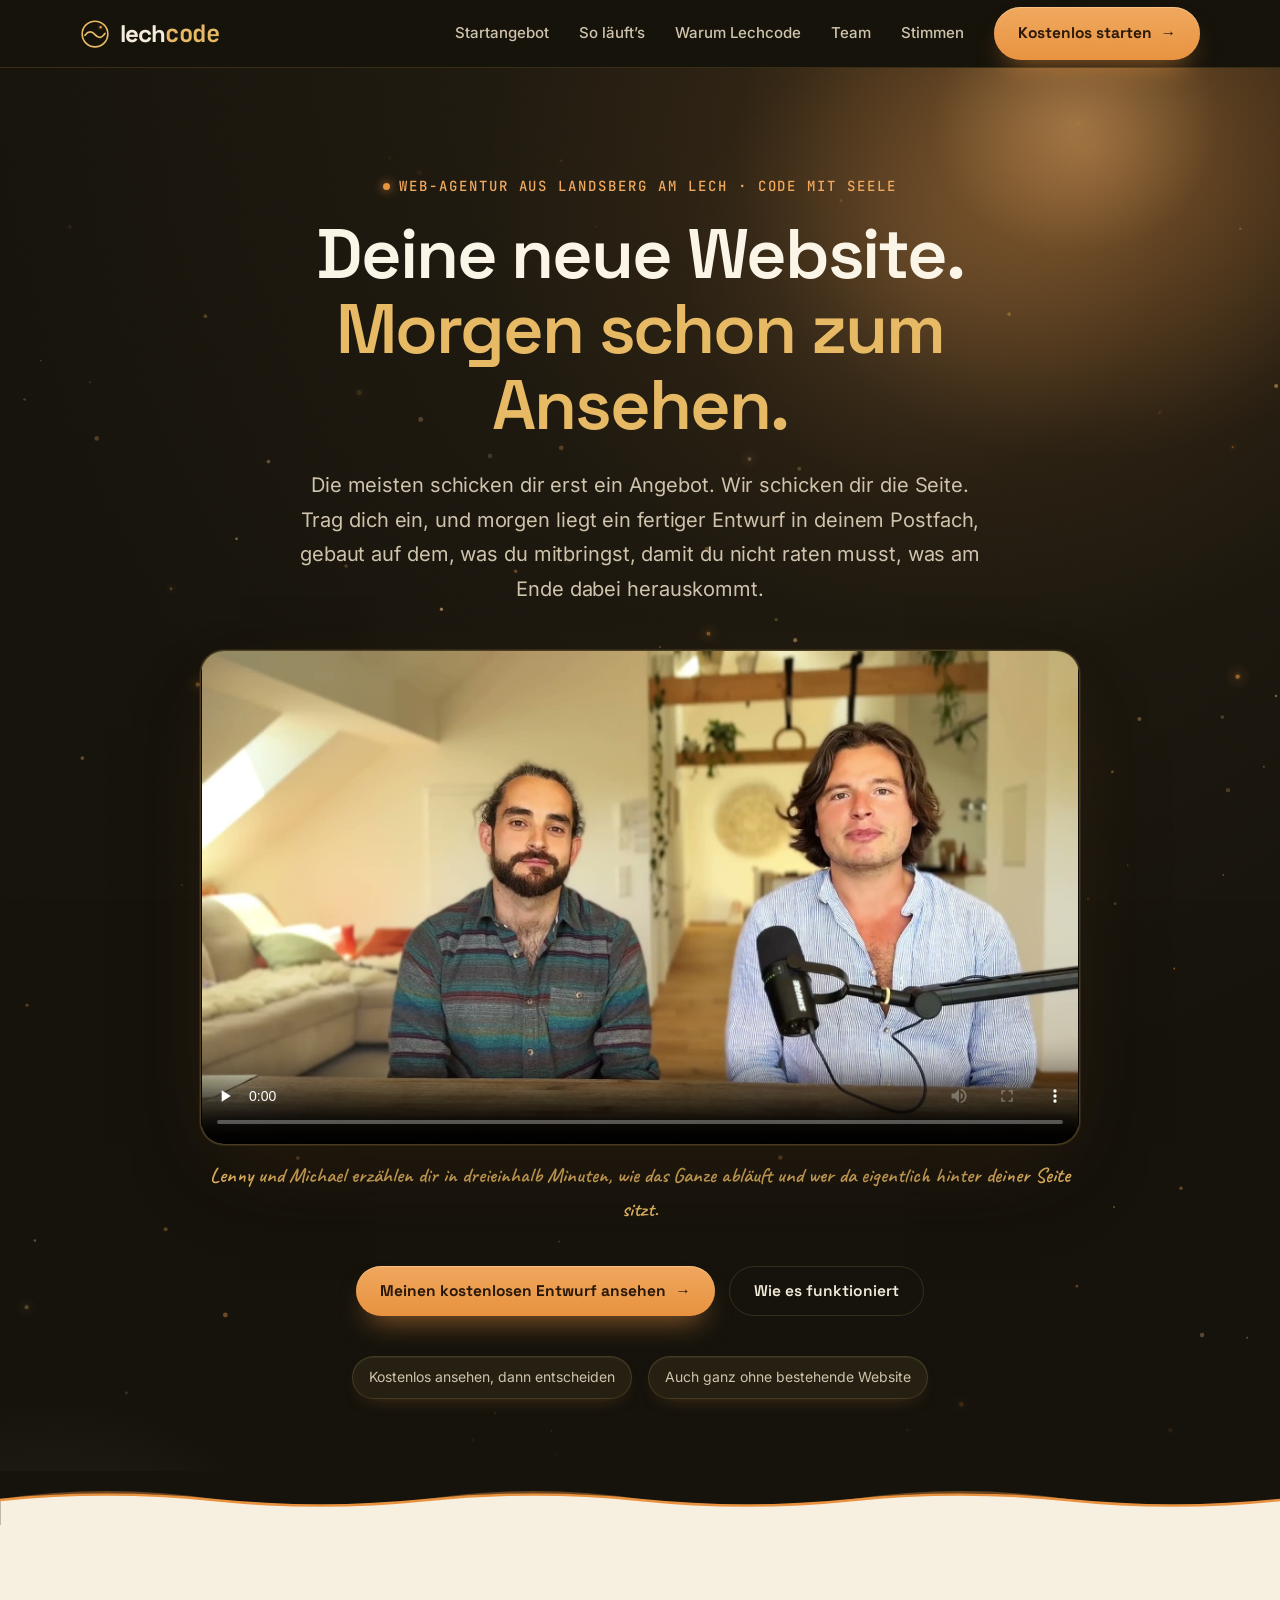
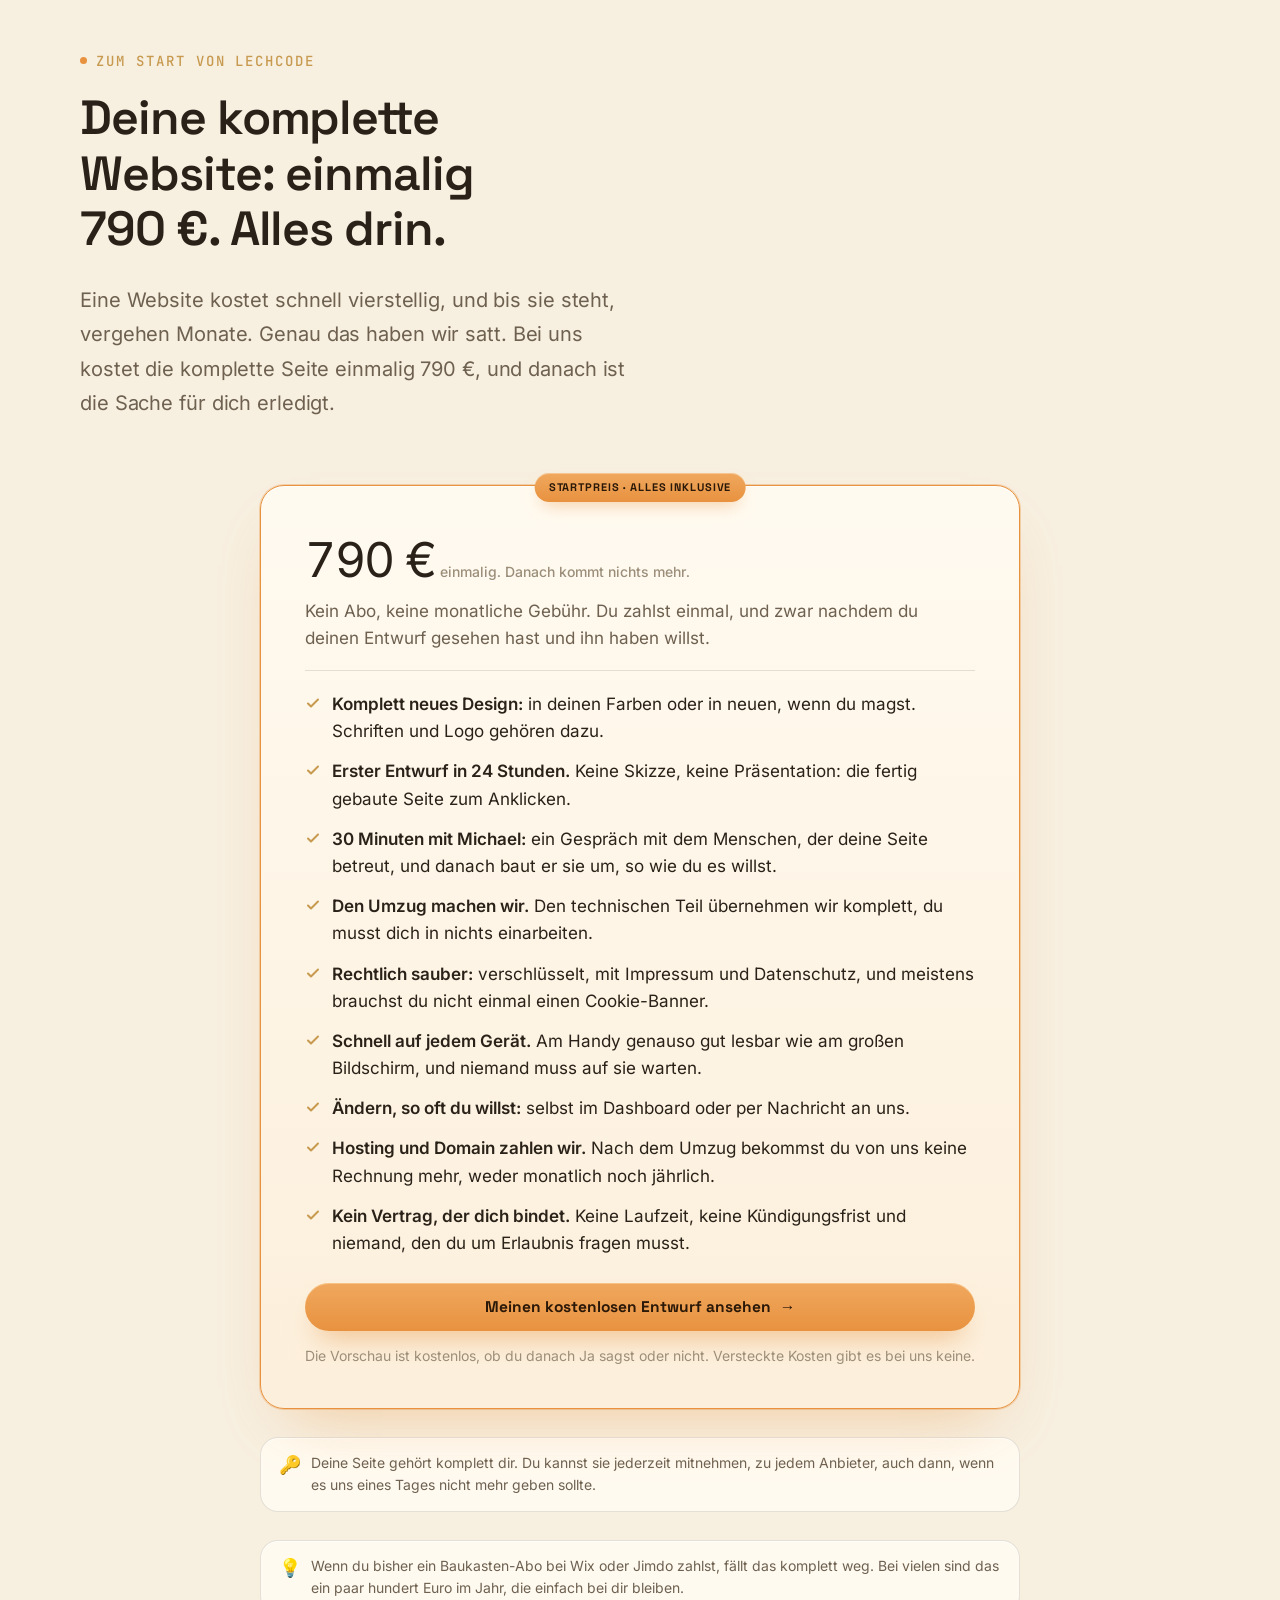
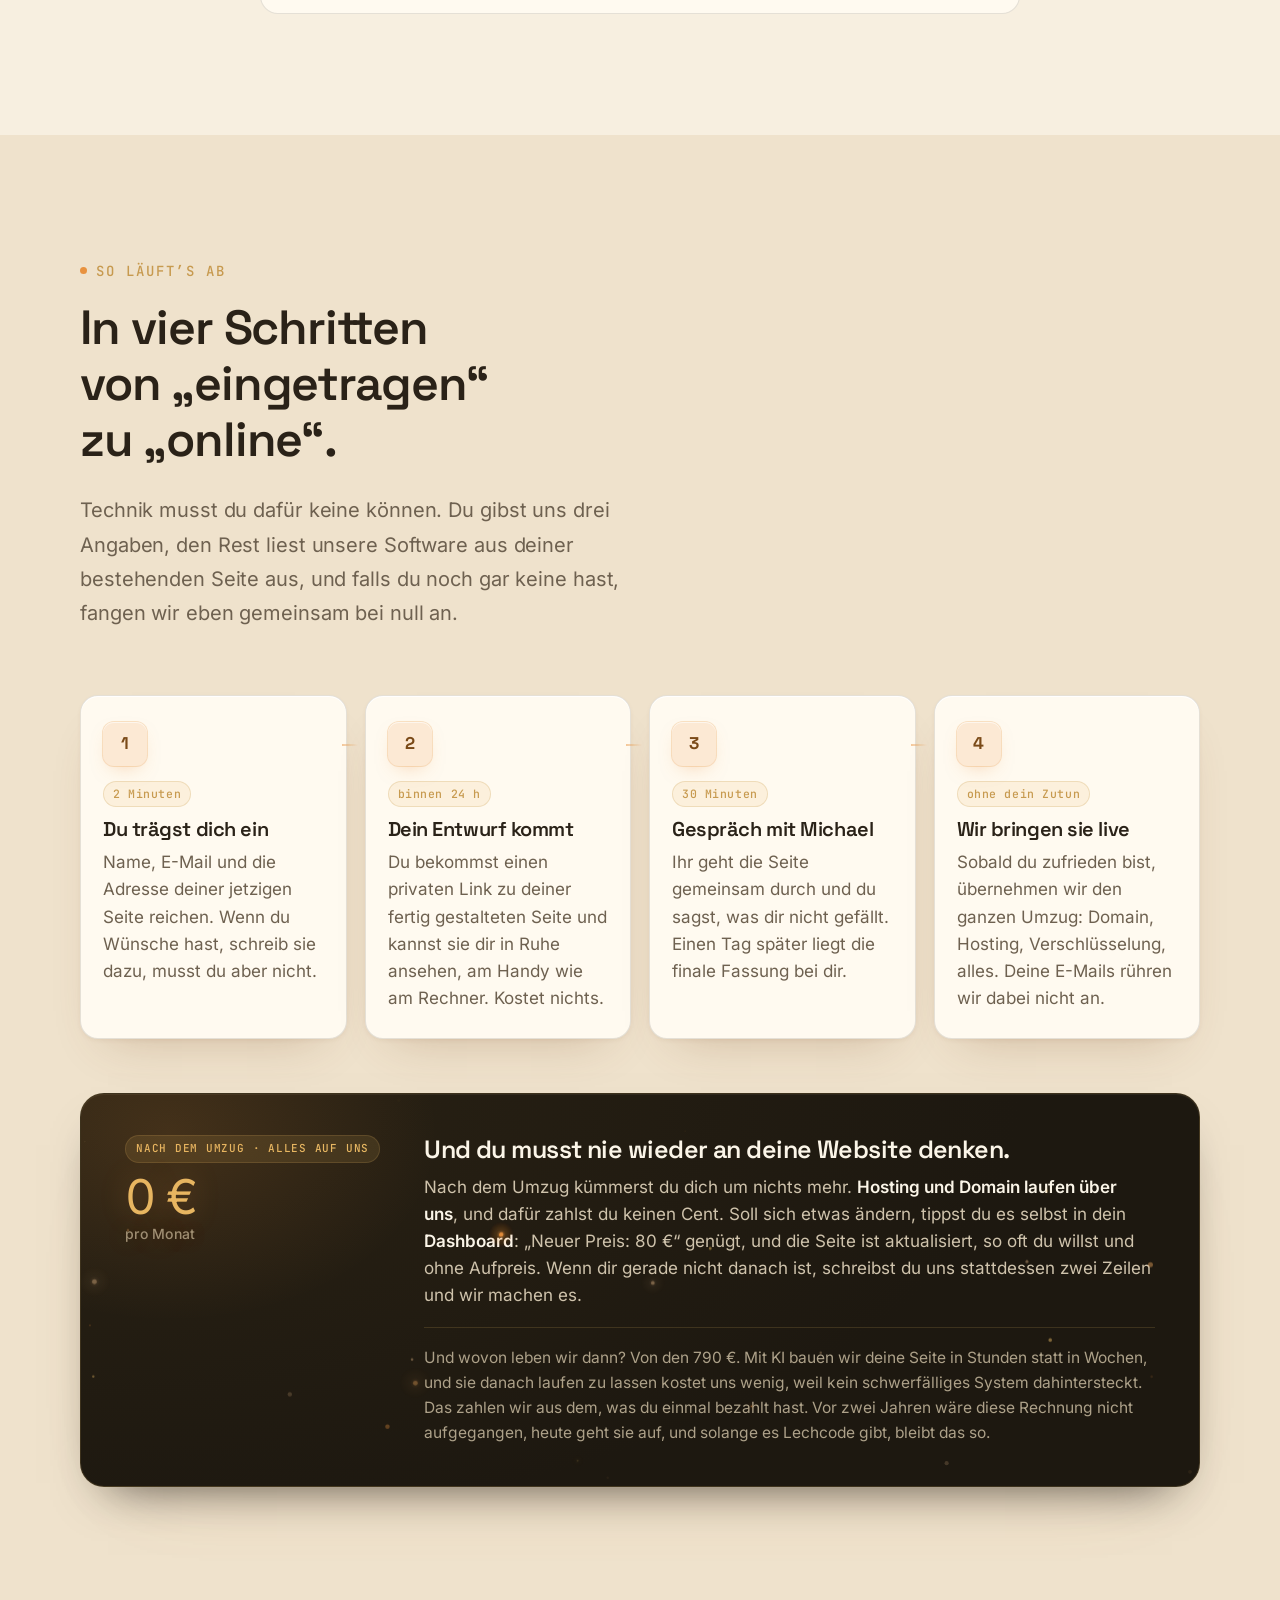
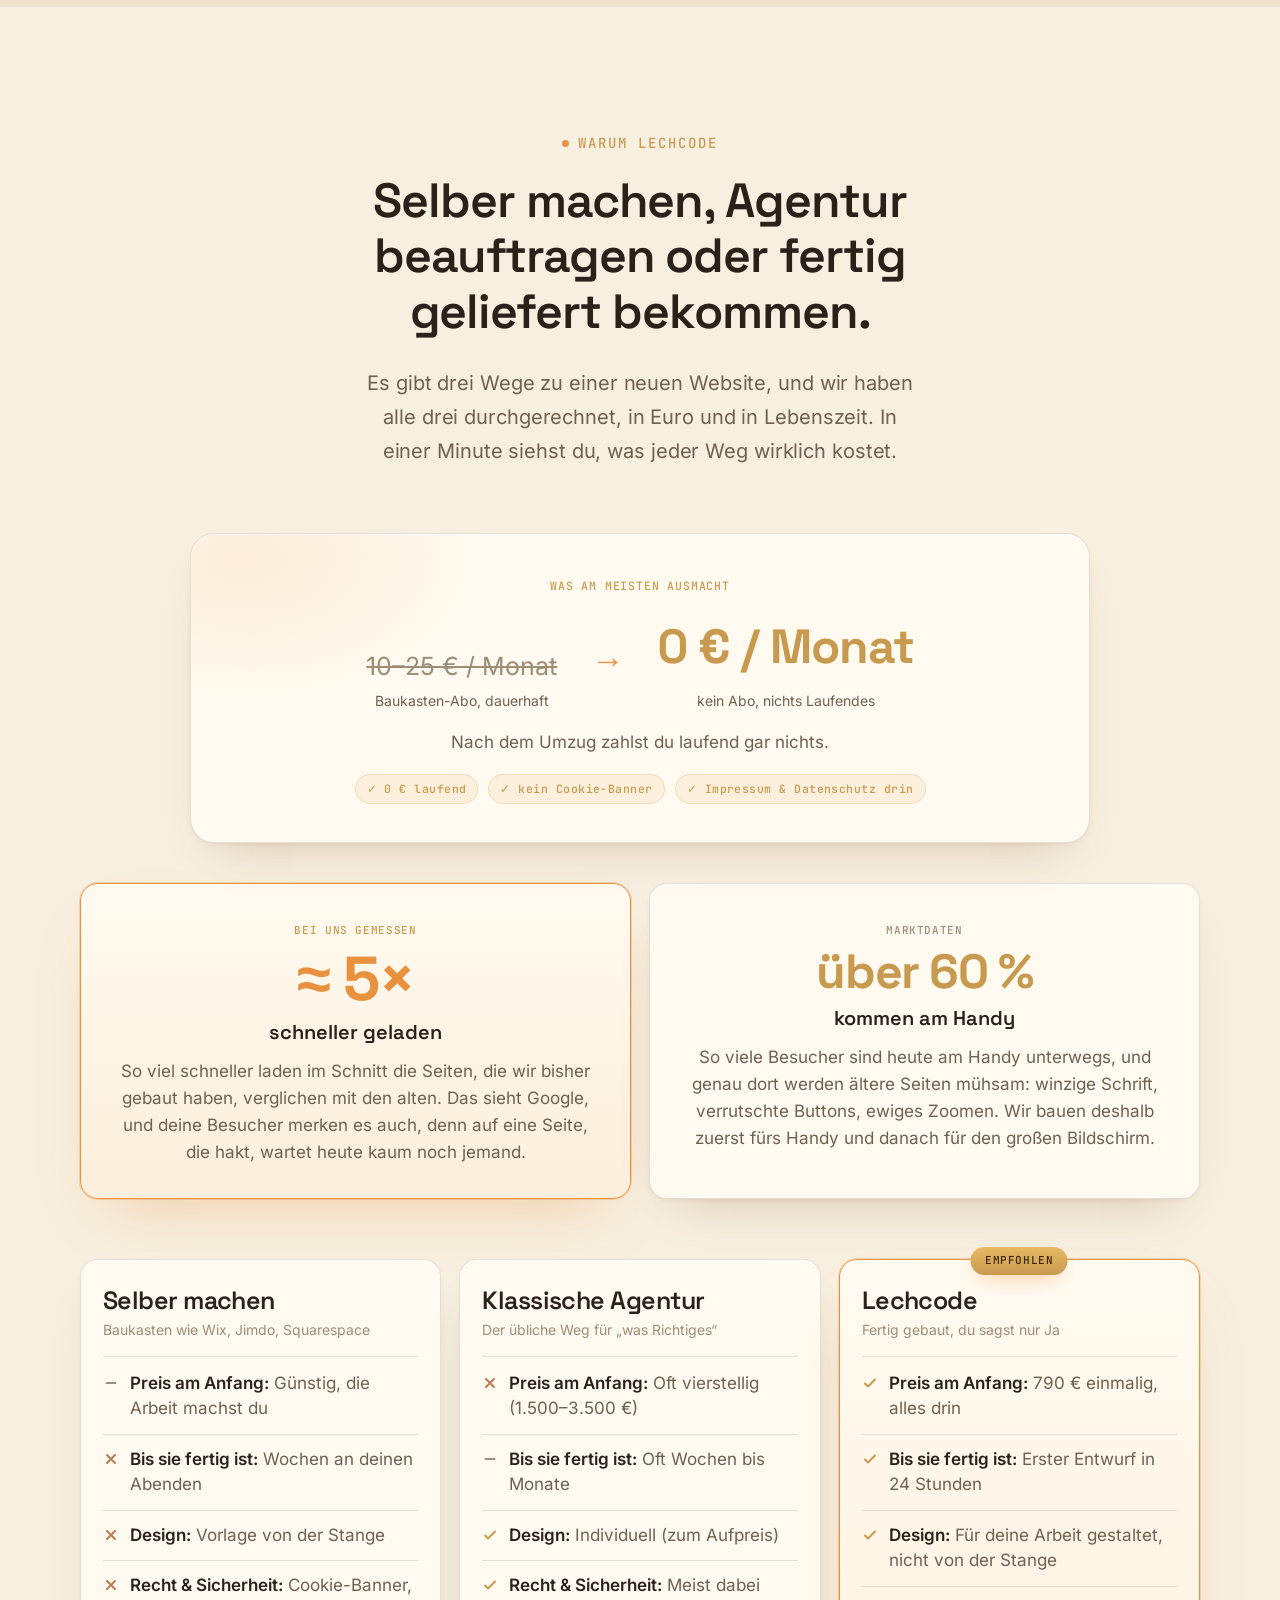
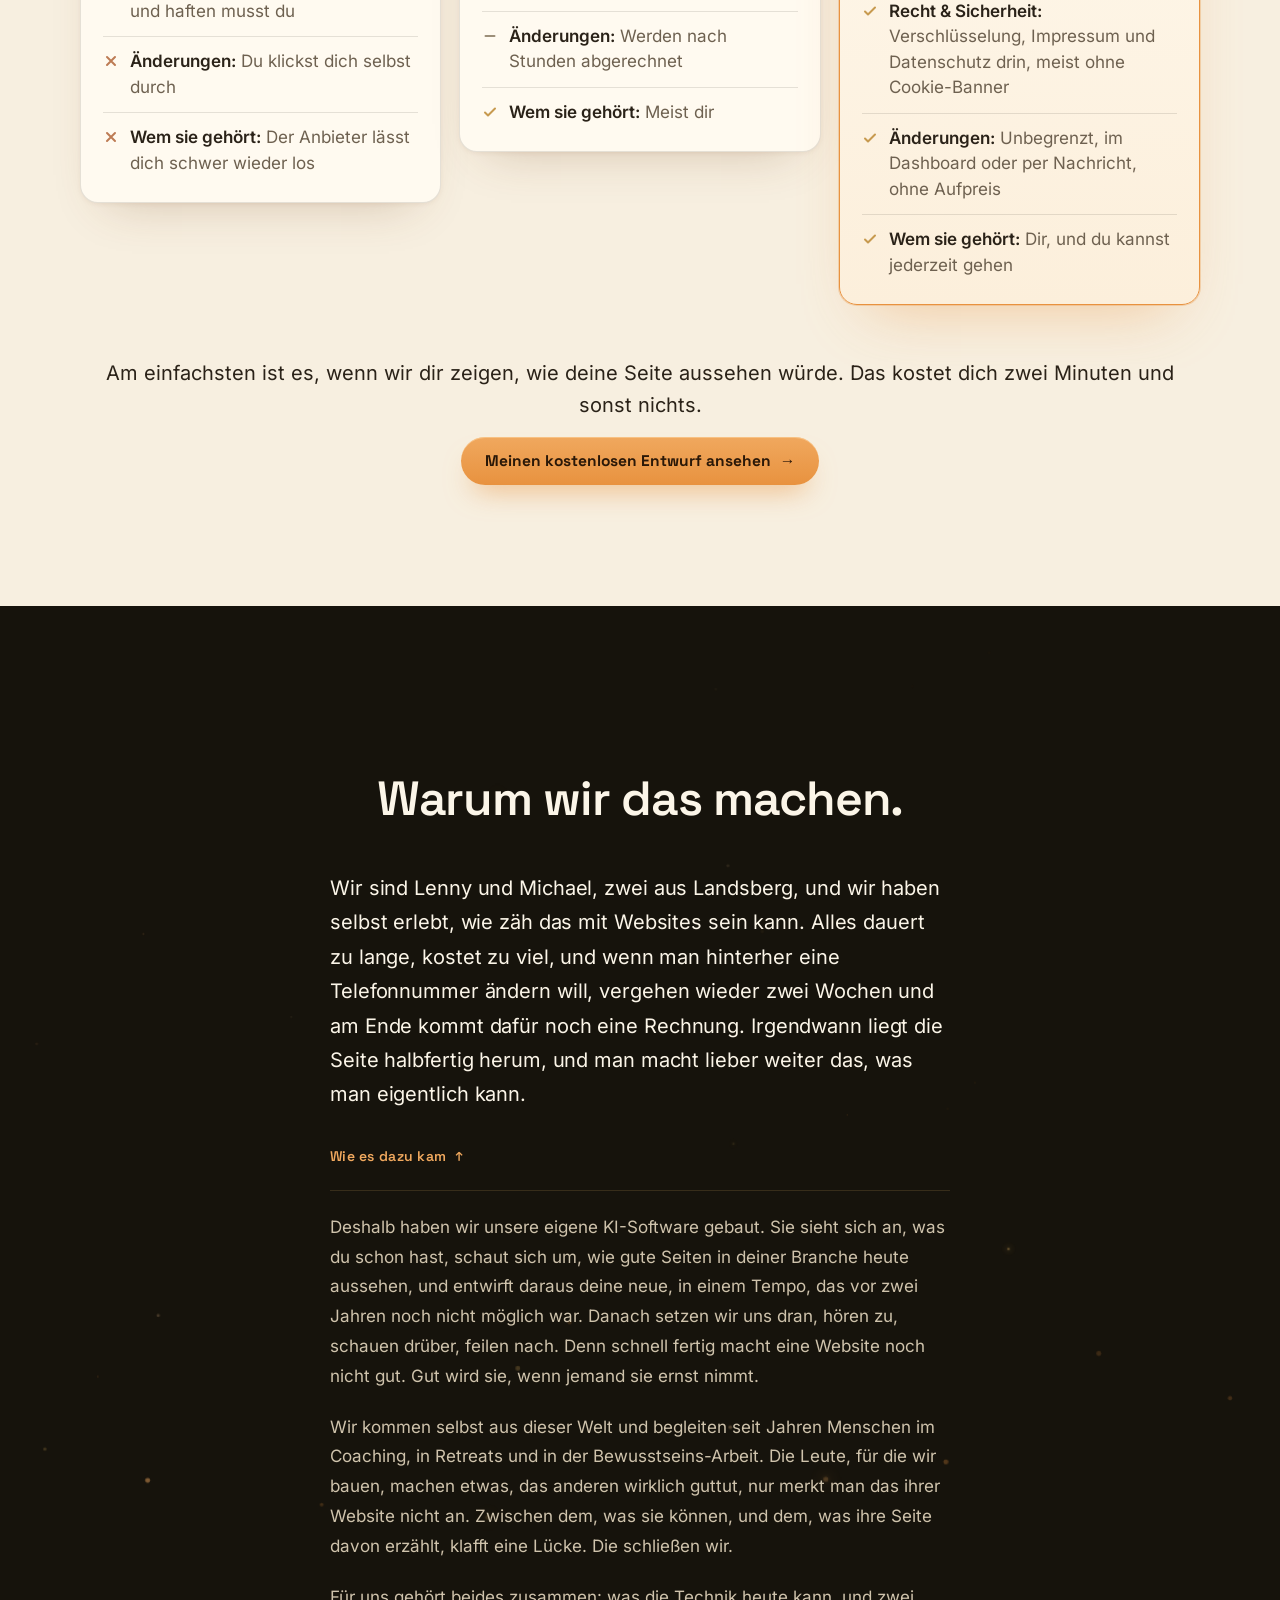
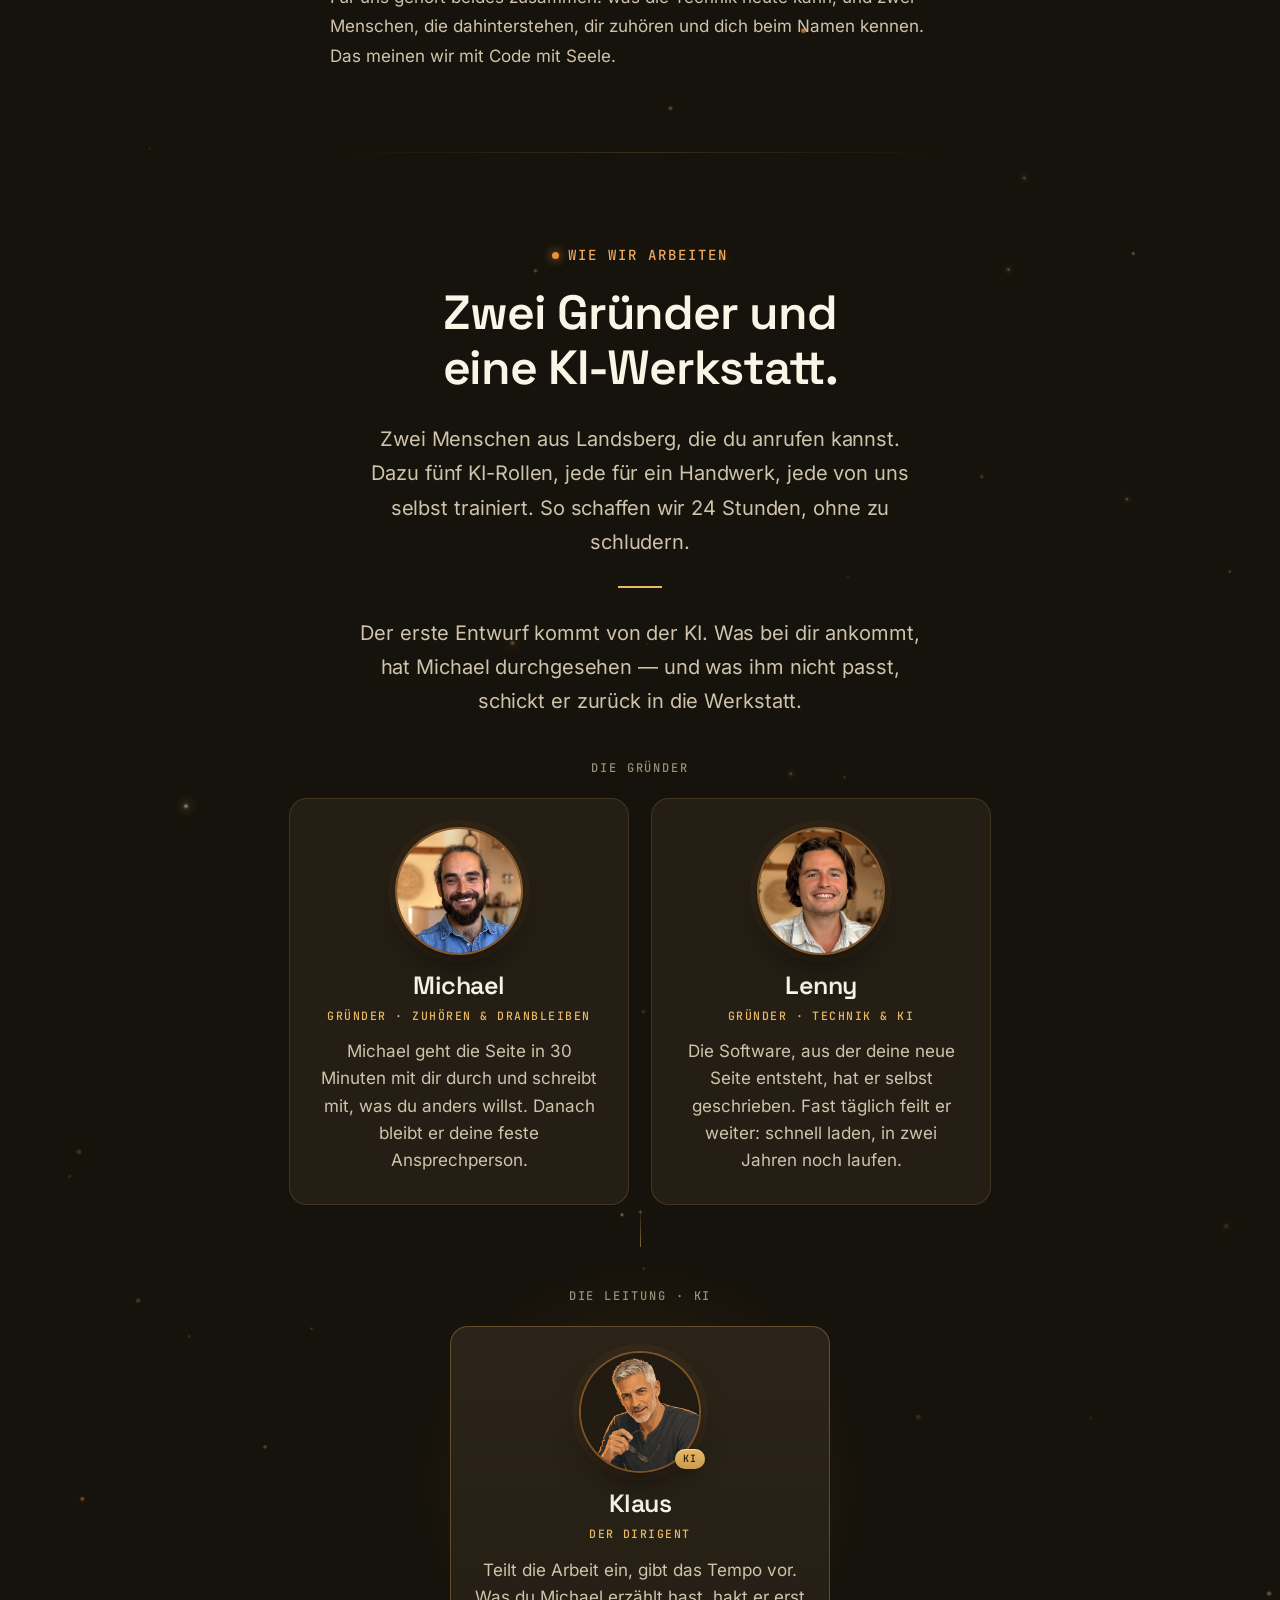
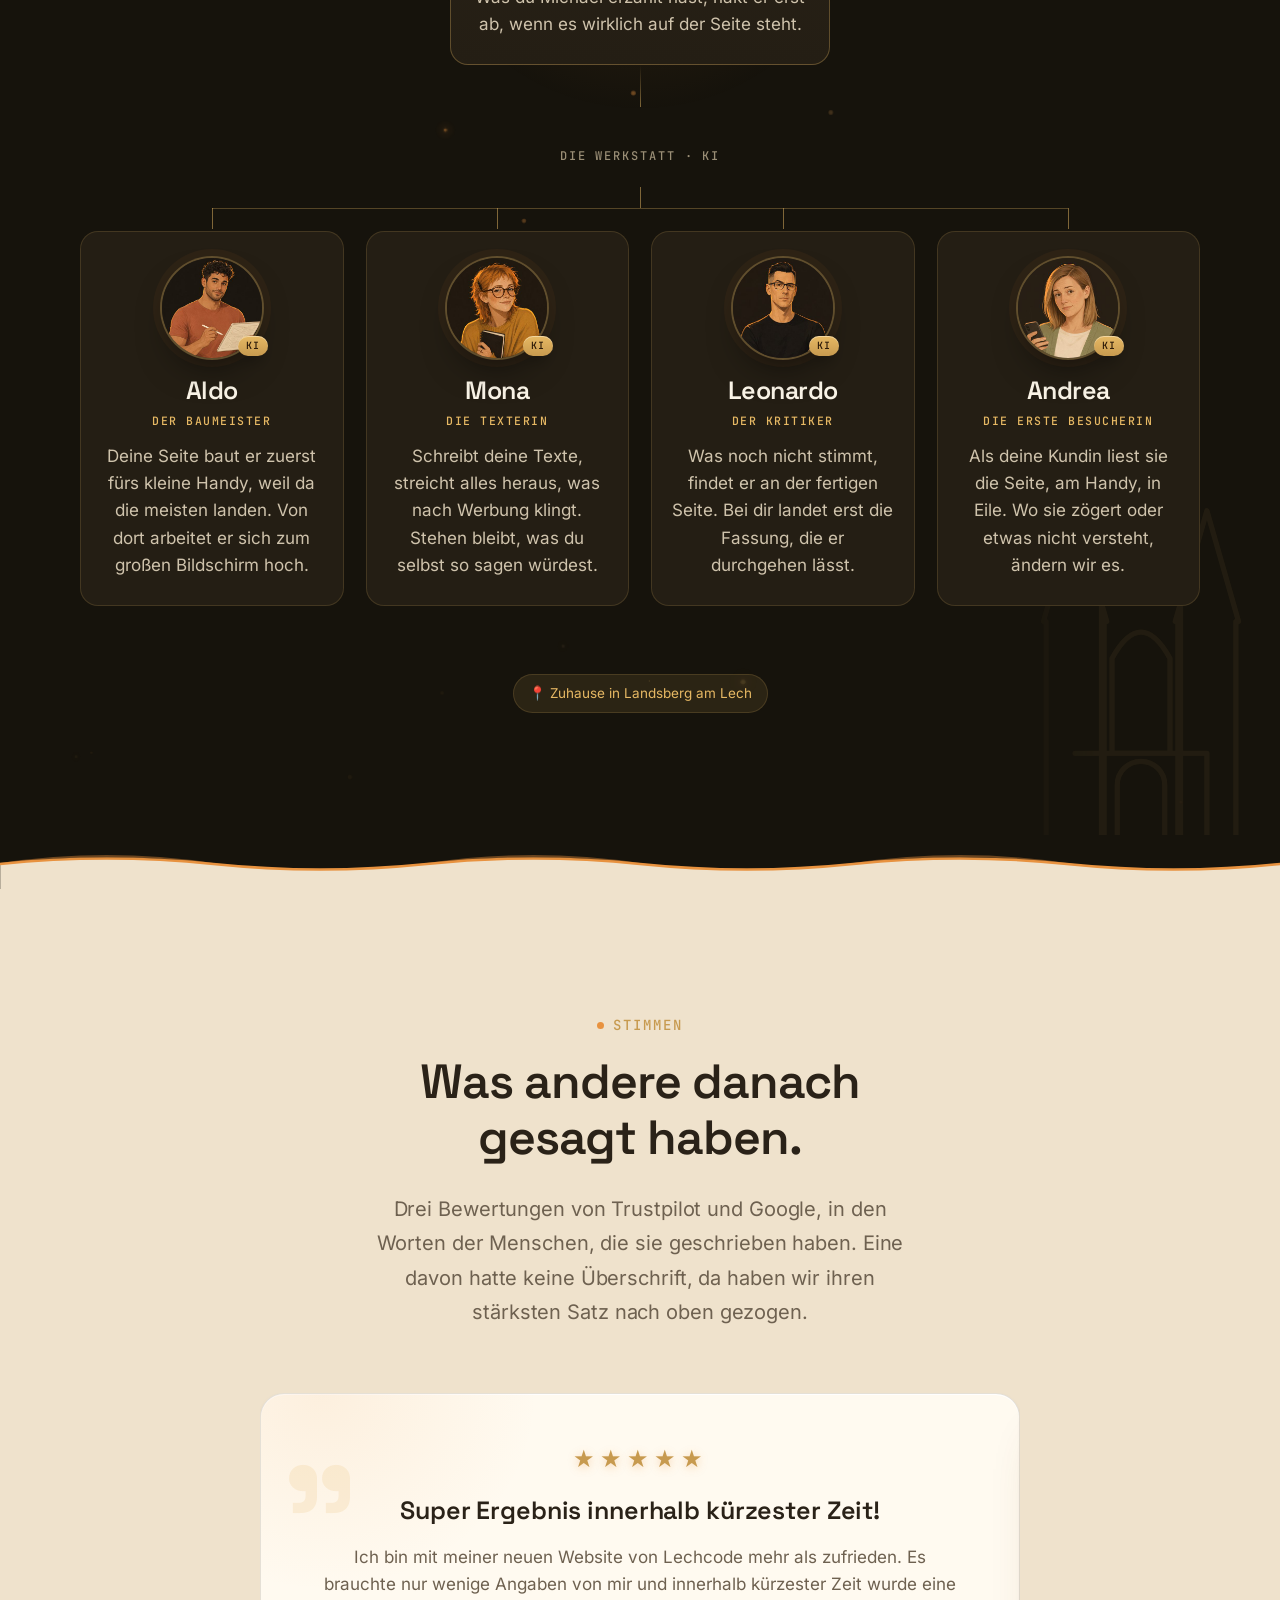
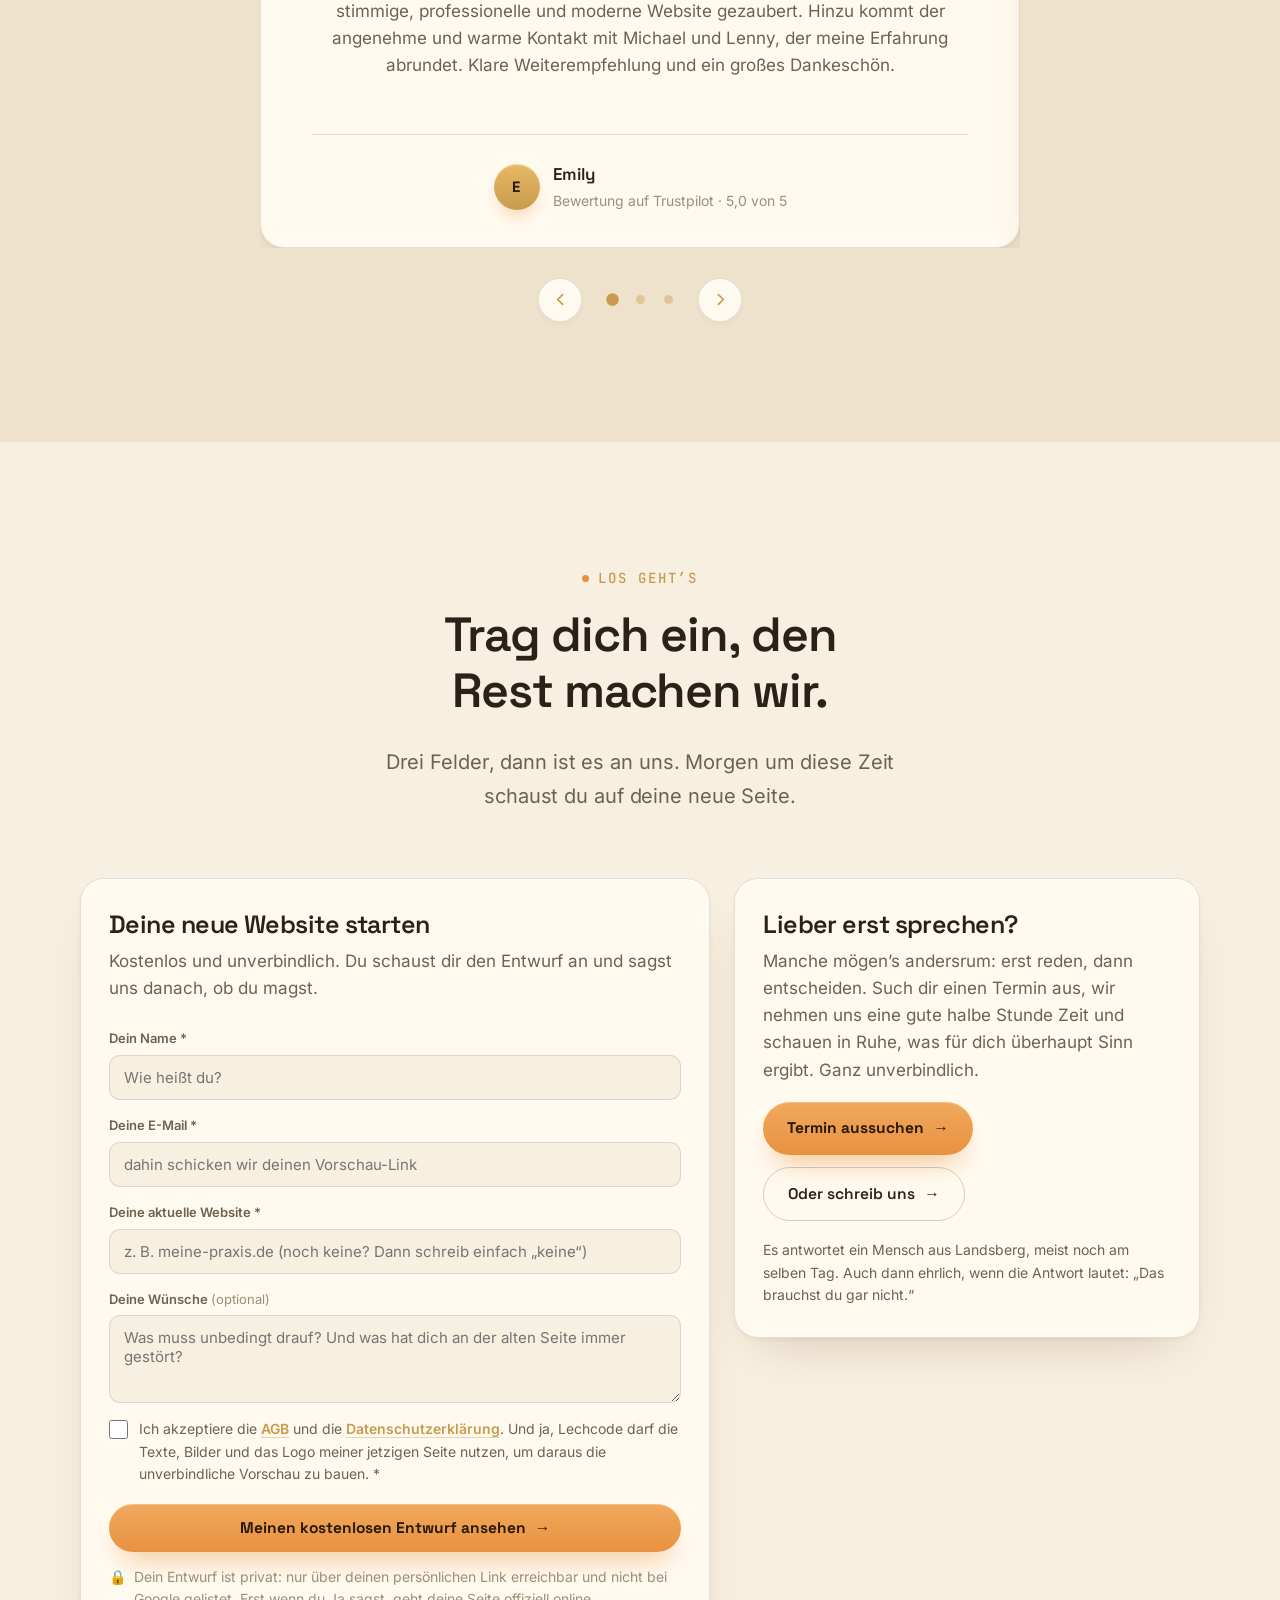
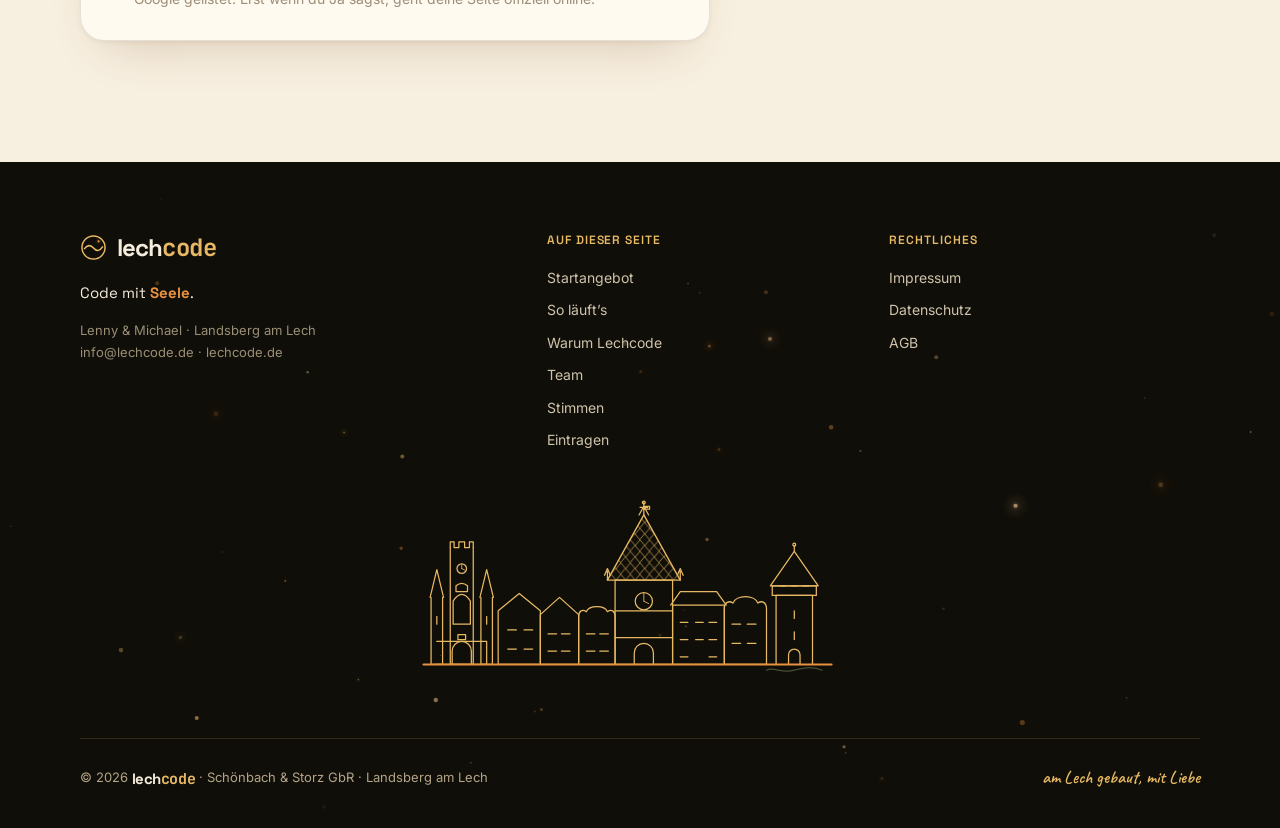
==== commit 5f5ebc66: "Neues Video, echte Gruenderfotos, Team-Texte ueberarbeitet Video: das neue Landingpage-Video ersetzt" ====
--- a/index.html
+++ b/index.html
@@ -370,22 +370,11 @@
   .about-bayertor{position:absolute;right:-6px;bottom:0;width:clamp(170px,24vw,290px);color:var(--gold);opacity:.06;pointer-events:none;z-index:0;
     -webkit-mask:linear-gradient(90deg,transparent,#000 35%);mask:linear-gradient(90deg,transparent,#000 35%);}
   @media (max-width:600px){.about-bayertor{opacity:.04;}}
-  .people{display:grid;grid-template-columns:repeat(2,1fr);gap:18px;margin-top:clamp(28px,4.5vw,44px);}
-  .person{background:var(--panel);border:1px solid var(--line-d);border-radius:var(--radius);padding:26px;box-shadow:var(--edge-d), var(--shadow-d);transition:transform .35s var(--ease),box-shadow .35s var(--ease),border-color .35s var(--ease);}
-  .person:hover{transform:translateY(-3px);box-shadow:var(--ember-glow), 0 30px 60px -30px rgba(0,0,0,.7);border-color:rgba(231,185,100,.3);}
-  .person .ic{display:inline-grid;place-items:center;width:46px;height:46px;border-radius:var(--radius-sm);background:rgba(231,185,100,.08);box-shadow:inset 0 0 0 1px var(--line-d);font-size:22px;margin-bottom:14px;}
-  .person .avatar{display:block;width:84px;height:84px;border-radius:50%;object-fit:cover;margin-bottom:16px;box-shadow:0 0 0 3px rgba(231,185,100,.18), 0 8px 20px -8px rgba(0,0,0,.6);}
-  .person h3{color:#fbf5e8;}
-  .person .role{display:block;font-family:var(--display);font-weight:600;font-size:12.5px;letter-spacing:.04em;color:var(--gold);margin:4px 0 10px;}
-  .person p{color:var(--bone-dim);} .person p b{color:var(--ember);font-weight:600;}
-  .person p a{color:var(--ember);text-decoration:underline;text-decoration-color:rgba(231,185,100,.45);text-underline-offset:3px;transition:text-decoration-color .25s var(--ease);}
-  .person p a:hover{text-decoration-color:var(--ember);}
   .about .local{display:inline-flex;align-items:center;gap:8px;font-size:13.5px;color:var(--gold);background:rgba(231,185,100,.1);border:1px solid var(--line-d);padding:8px 15px;border-radius:var(--radius-pill);}
   .about h2 .q{color:var(--gold);}
   #stimmen .sec-head{margin-inline:auto;text-align:center;}
   /* KI-Team-Karten */
   .team-intro{text-align:center;font-family:var(--display);font-weight:600;color:var(--gold);font-size:var(--step-1);margin-top:clamp(30px,4.5vw,44px);}
-  .ki-team{display:grid;grid-template-columns:repeat(4,1fr);gap:16px;margin-top:var(--space-3);}
   .ki-card{background:var(--panel);border:1px solid var(--line-d);border-radius:var(--radius);padding:22px 20px;box-shadow:var(--edge-d);transition:transform .35s var(--ease),box-shadow .35s var(--ease),border-color .35s var(--ease);}
   .ki-card:hover{transform:translateY(-3px);box-shadow:var(--ember-glow), 0 30px 60px -30px rgba(0,0,0,.7);border-color:rgba(231,185,100,.3);}
   .ki-badge{display:inline-grid;place-items:center;width:44px;height:44px;border-radius:var(--radius-sm);background:rgba(231,185,100,.1);box-shadow:inset 0 0 0 1px var(--line-d);font-size:22px;margin-bottom:12px;}
@@ -452,8 +441,6 @@
     transition:transform .25s var(--ease),background .25s var(--ease);}
   .stimmen-dot[aria-current="true"]::before{background:var(--gold-deep);transform:scale(1.4);}
   @media (max-width:480px){.stimme-by{flex-direction:column;gap:10px;}.stimme-wer{text-align:center;}}
-  @media (max-width:860px){.ki-team{grid-template-columns:repeat(2,1fr);}}
-  @media (max-width:520px){.ki-team{grid-template-columns:1fr;}}
   /* ===== Über uns — Organigramm (KI-Werkstatt) ===== */
   /* Größen wie im Rest der Seite: der Auftakt liegt auf der Lead-Stufe (wie die
      Einleitungen der anderen Abschnitte), der ausgeklappte Teil auf Fließtext-Stufe
@@ -474,6 +461,11 @@
   .org-more-body{margin-top:.9em;padding-top:1.4em;border-top:1px solid var(--line-d);}
   .org-trenner{width:100%;max-width:62ch;margin:clamp(48px,7vw,80px) auto 0;height:1px;border:0;background:linear-gradient(90deg,transparent,var(--line-d),transparent);}
   .org-head2{margin-top:clamp(52px,8vw,88px);}
+  /* Wo der Mensch die Maschine überstimmt — Andreas Kernfrage, direkt unter der Überschrift */
+  /* Wo der Mensch die Maschine überstimmt. Betonung über einen kurzen Querstrich,
+     damit die zentrierte Achse der Sektion heil bleibt. */
+  .org-mensch{position:relative;max-width:52ch;margin-inline:auto;padding-top:1.5em;text-align:center;color:var(--bone);}
+  .org-mensch::before{content:"";position:absolute;top:0;left:50%;transform:translateX(-50%);width:44px;height:2px;background:var(--gold);}
   .org-ebene{position:relative;margin-top:clamp(28px,4vw,40px);}
   .org-label{font-family:var(--mono);font-size:12px;letter-spacing:.16em;text-transform:uppercase;color:var(--muted);text-align:center;margin-bottom:20px;}
   .org-reihe{display:flex;flex-wrap:wrap;gap:clamp(16px,2.4vw,22px);justify-content:center;position:relative;z-index:1;}
@@ -481,7 +473,8 @@
   .org-karte{background:var(--panel);border:1px solid var(--line-d);border-radius:var(--radius);padding:24px 20px 26px;text-align:center;flex:1 1 240px;max-width:300px;display:flex;flex-direction:column;align-items:center;transition:border-color .35s var(--ease),transform .45s var(--ease),box-shadow .45s var(--ease);}
   .org-reihe-4 .org-karte{max-width:none;}
   .org-karte:hover{border-color:rgba(231,185,100,.42);transform:translateY(-5px);box-shadow:0 18px 44px -22px rgba(0,0,0,.9);}
-  .org-av{width:104px;height:104px;border-radius:50%;object-fit:cover;object-position:50% 22%;border:2px solid rgba(231,185,100,.28);background:var(--panel-2);flex:none;}
+  /* Alle Quellen quadratisch, alle Boxen auch — object-position hätte hier nichts zu verschieben. */
+  .org-av{width:104px;height:104px;border-radius:50%;object-fit:cover;border:2px solid rgba(231,185,100,.28);background:var(--panel-2);flex:none;}
   .org-av-ki{display:grid;place-items:center;font-size:40px;line-height:1;}
   .org-karte h3{font-family:var(--display);font-weight:600;font-size:var(--step-2);margin:16px 0 0;color:#fbf5e8;}
   .org-rolle{font-family:var(--mono);font-size:11.5px;letter-spacing:.13em;text-transform:uppercase;color:var(--gold);margin-top:7px;}
@@ -534,7 +527,14 @@
     left:calc((100% - 3*var(--g))/8);right:calc((100% - 3*var(--g))/8);}
   .org-fan i{position:relative;}
   .org-fan i::after{content:"";position:absolute;left:50%;top:21px;width:1px;height:21px;background:var(--gold);opacity:.5;}
-  @media (max-width:900px){.org-fan{display:none;}}
+  /* Schmal stapeln sich die Karten untereinander, der Verteiler ergibt dann keinen Sinn mehr.
+     Statt ihn auszublenden (dann hinge die Werkstatt ohne Anschluss an Klaus) bleibt eine
+     einfache Vertikale stehen — dieselbe Grammatik wie .org-conn. */
+  @media (max-width:900px){
+    .org-fan{display:block;height:34px;}
+    .org-fan::after,.org-fan i{display:none;}
+    .org-fan::before{height:34px;}
+  }
   /* Aufbau-Sequenz: das Organigramm setzt sich beim Scrollen selbst zusammen —
      Karten steigen auf, Linien zeichnen sich nach. Startzustand hängt an .js:
      ohne JavaScript ist alles sofort da, Inhalt hängt nie an einer Animation. */
@@ -796,17 +796,18 @@
         <p class="hero-sub">Die meisten schicken dir erst ein Angebot. Wir schicken dir die Seite. Trag dich ein, und morgen liegt ein fertiger Entwurf in deinem Postfach, gebaut auf dem, was du mitbringst, damit du nicht raten musst, was am Ende dabei herauskommt.</p>
 
         <!-- Hero-Video: lokal gehostet (cookiefrei, 0 externe Requests). Poster in assets/.
-             Quelle: „Videos & Fotos/Landingpage Special Offer Video.mov" → 1080p H.264, faststart, 87 MB. -->
+             Quelle: „Website Relaunch/Neues Landingpage Video/Neues Landingpage Video.mov" (311 MB)
+             → 1080p H.264, CRF 26 + leichtes Entrauschen, faststart, 58 MB. Laufzeit 3:34. -->
         <div class="video-shell">
           <video class="video-frame" controls preload="none" playsinline poster="assets/video-poster.jpg"
-                 aria-label="Vorstellungs-Video: Lenny und Michael von Lechcode erklären in rund sechs Minuten das Startangebot."
+                 aria-label="Vorstellungs-Video: Lenny und Michael von Lechcode erklären in rund dreieinhalb Minuten das Startangebot."
                  style="padding:0;display:block;width:100%;height:auto;background:#0d0b07;">
             <source src="assets/lechcode-video.mp4" type="video/mp4">
             <!-- Untertitel-Spur: sobald eine deutsche .vtt vorliegt, hier ergänzen —
                  <track kind="captions" srclang="de" label="Deutsch" src="assets/lechcode-video.vtt" default> -->
             <p style="padding:1.5em;color:var(--bone-dim);text-align:center;">Dein Browser kann das Video nicht direkt abspielen — <a href="assets/lechcode-video.mp4" style="color:var(--gold);">hier herunterladen</a>.</p>
           </video>
-          <p class="video-cap">Lenny und Michael erzählen dir in sechs Minuten, wie das Ganze abläuft und wer da eigentlich hinter deiner Seite sitzt.</p>
+          <p class="video-cap">Lenny und Michael erzählen dir in dreieinhalb Minuten, wie das Ganze abläuft und wer da eigentlich hinter deiner Seite sitzt.</p>
         </div>
 
         <div class="hero-cta">
@@ -816,7 +817,6 @@
         <div class="hero-trust">
           <span class="trust">Kostenlos ansehen, dann entscheiden</span>
           <span class="trust">Auch ganz ohne bestehende Website</span>
-          <span class="trust">Über 20 Seiten stehen schon</span>
         </div>
       </div>
     </section>
@@ -1020,14 +1020,15 @@
         <div class="sec-head org-head2" style="margin-bottom:0;">
           <span class="eyebrow" data-anim>Wie wir arbeiten</span>
           <h2 data-anim style="--d:90ms">Zwei Gründer und eine KI-Werkstatt.</h2>
-          <p class="lead" data-anim style="--d:190ms">An deiner Website arbeiten zwei Menschen aus Landsberg und fünf KI-Rollen, die wir selbst gebaut und trainiert haben. Jede davon hat ihr eigenes Handwerk: Eine baut, eine schreibt, eine findet die Fehler, die sonst niemand sieht. Und keine Seite geht raus, bevor sie alle fünf Stationen durchlaufen hat.</p>
+          <p class="lead" data-anim style="--d:190ms">Zwei Menschen aus Landsberg, die du anrufen kannst. Dazu fünf KI-Rollen, jede für ein Handwerk, jede von uns selbst trainiert. So schaffen wir 24 Stunden, ohne zu schludern.</p>
+          <p class="lead org-mensch" data-anim style="--d:260ms">Der erste Entwurf kommt von der KI. Was bei dir ankommt, hat Michael durchgesehen — und was ihm nicht passt, schickt er zurück in die Werkstatt.</p>
         </div>
 
         <div class="org-ebene org-gruender">
           <div class="org-label" data-anim>Die Gründer</div>
           <div class="org-reihe">
-            <div class="org-karte" data-anim style="--d:60ms"><span class="org-avhold"><img class="org-av" src="assets/team-michi.jpg" alt="Michael" width="116" height="116" loading="lazy" decoding="async"></span><h3>Michael</h3><div class="org-rolle">Gründer · Dein Kontakt</div><p>Bei Michael laufen deine Wünsche zusammen. Er begleitet dich vom ersten Entwurf bis zur Abnahme und hört erst einmal zu, bevor er etwas vorschlägt.</p></div>
-            <div class="org-karte" data-anim style="--d:170ms"><span class="org-avhold"><img class="org-av" src="assets/team-lenny.jpg" alt="Lenny" width="116" height="116" loading="lazy" decoding="async"></span><h3>Lenny</h3><div class="org-rolle">Gründer · Technik &amp; KI</div><p>Lenny hat unsere KI-Software gebaut und schraubt ständig weiter daran, damit deine Seite schnell und sicher bleibt, auch in zwei Jahren noch.</p></div>
+            <div class="org-karte" data-anim style="--d:60ms"><span class="org-avhold"><img class="org-av" src="assets/team-michi.jpg" alt="" width="116" height="116" loading="lazy" decoding="async"></span><h3>Michael</h3><div class="org-rolle">Gründer · Zuhören &amp; Dranbleiben</div><p>Michael geht die Seite in 30 Minuten mit dir durch und schreibt mit, was du anders willst. Danach bleibt er deine feste Ansprechperson.</p></div>
+            <div class="org-karte" data-anim style="--d:170ms"><span class="org-avhold"><img class="org-av" src="assets/team-lenny.jpg" alt="" width="116" height="116" loading="lazy" decoding="async"></span><h3>Lenny</h3><div class="org-rolle">Gründer · Technik &amp; KI</div><p>Die Software, aus der deine neue Seite entsteht, hat er selbst geschrieben. Fast täglich feilt er weiter: schnell laden, in zwei Jahren noch laufen.</p></div>
           </div>
         </div>
 
@@ -1036,7 +1037,7 @@
         <div class="org-ebene org-leitung">
           <div class="org-label" data-anim>Die Leitung · KI</div>
           <div class="org-reihe">
-            <div class="org-karte" data-anim style="--d:80ms"><span class="org-avhold"><img class="org-av" src="assets/team-klaus.jpg" alt="Klaus" width="112" height="112" loading="lazy" decoding="async"><span class="org-chip is-ki">KI</span></span><h3>Klaus</h3><div class="org-rolle">Der Dirigent</div><p>Klaus führt die Werkstatt. Er nimmt auf, was du mit Michael besprochen hast, verteilt die Arbeit und kennt am Ende jede einzelne Zeile. Unter jeder Seite, die rausgeht, steht seine Unterschrift.</p></div>
+            <div class="org-karte" data-anim style="--d:80ms"><span class="org-avhold"><img class="org-av" src="assets/team-klaus.jpg" alt="" width="112" height="112" loading="lazy" decoding="async"><span class="org-chip is-ki">KI</span></span><h3>Klaus</h3><div class="org-rolle">Der Dirigent</div><p>Teilt die Arbeit ein, gibt das Tempo vor. Was du Michael erzählt hast, hakt er erst ab, wenn es wirklich auf der Seite steht.</p></div>
           </div>
         </div>
 
@@ -1046,10 +1047,10 @@
           <div class="org-label" data-anim>Die Werkstatt · KI</div>
           <div class="org-fan" aria-hidden="true"><i></i><i></i><i></i><i></i></div>
           <div class="org-reihe org-reihe-4">
-            <div class="org-karte" data-anim><span class="org-avhold"><img class="org-av" src="assets/team-aldo.jpg" alt="Aldo" width="96" height="96" loading="lazy" decoding="async"><span class="org-chip is-ki">KI</span></span><h3>Aldo</h3><div class="org-rolle">Der Baumeister</div><p>Aldo ist der, der bei einem Haus zuerst nach dem Fundament fragt, und weil eine Website genauso funktioniert, klärt er erst, wo alles hingehört und wie es sich am kleinen Handy anfassen lässt, und baut dann.</p></div>
-            <div class="org-karte" data-anim style="--d:110ms"><span class="org-avhold"><img class="org-av" src="assets/team-mona.jpg" alt="Mona" width="96" height="96" loading="lazy" decoding="async"><span class="org-chip is-ki">KI</span></span><h3>Mona</h3><div class="org-rolle">Die Wortfinderin</div><p>Mona schreibt deine Texte in der Sprache deiner Kundinnen, warm und ohne Werbesprech. Sie feilt so lange an einem Satz, bis er nach dir klingt und nicht nach einer Agentur.</p></div>
-            <div class="org-karte" data-anim style="--d:220ms"><span class="org-avhold"><img class="org-av" src="assets/team-leonardo.jpg" alt="Leonardo" width="96" height="96" loading="lazy" decoding="async"><span class="org-chip is-ki">KI</span></span><h3>Leonardo</h3><div class="org-rolle">Der Kritiker</div><p>Leonardo prüft, was fertig aussieht, und er ist schwer zufriedenzustellen. „Ganz gut“ reicht ihm nicht. Was er zurückschickt, siehst du nie.</p></div>
-            <div class="org-karte" data-anim style="--d:330ms"><span class="org-avhold"><img class="org-av" src="assets/team-andrea.jpg" alt="Andrea" width="96" height="96" loading="lazy" decoding="async"><span class="org-chip is-ki">KI</span></span><h3>Andrea</h3><div class="org-rolle">Die erste Besucherin</div><p>Andrea ist die Erste, die deine fertige Seite sieht, und sie hat es eilig: eine Kundin zwischen zwei Terminen, die den Termin-Knopf sucht und ihn nicht sofort findet. Was sie dabei nervt, schreibt sie uns auf.</p></div>
+            <div class="org-karte" data-anim><span class="org-avhold"><img class="org-av" src="assets/team-aldo.jpg" alt="" width="96" height="96" loading="lazy" decoding="async"><span class="org-chip is-ki">KI</span></span><h3>Aldo</h3><div class="org-rolle">Der Baumeister</div><p>Deine Seite baut er zuerst fürs kleine Handy, weil da die meisten landen. Von dort arbeitet er sich zum großen Bildschirm hoch.</p></div>
+            <div class="org-karte" data-anim style="--d:110ms"><span class="org-avhold"><img class="org-av" src="assets/team-mona.jpg" alt="" width="96" height="96" loading="lazy" decoding="async"><span class="org-chip is-ki">KI</span></span><h3>Mona</h3><div class="org-rolle">Die Texterin</div><p>Schreibt deine Texte, streicht alles heraus, was nach Werbung klingt. Stehen bleibt, was du selbst so sagen würdest.</p></div>
+            <div class="org-karte" data-anim style="--d:220ms"><span class="org-avhold"><img class="org-av" src="assets/team-leonardo.jpg" alt="" width="96" height="96" loading="lazy" decoding="async"><span class="org-chip is-ki">KI</span></span><h3>Leonardo</h3><div class="org-rolle">Der Kritiker</div><p>Was noch nicht stimmt, findet er an der fertigen Seite. Bei dir landet erst die Fassung, die er durchgehen lässt.</p></div>
+            <div class="org-karte" data-anim style="--d:330ms"><span class="org-avhold"><img class="org-av" src="assets/team-andrea.jpg" alt="" width="96" height="96" loading="lazy" decoding="async"><span class="org-chip is-ki">KI</span></span><h3>Andrea</h3><div class="org-rolle">Die erste Besucherin</div><p>Als deine Kundin liest sie die Seite, am Handy, in Eile. Wo sie zögert oder etwas nicht versteht, ändern wir es.</p></div>
           </div>
         </div>
 
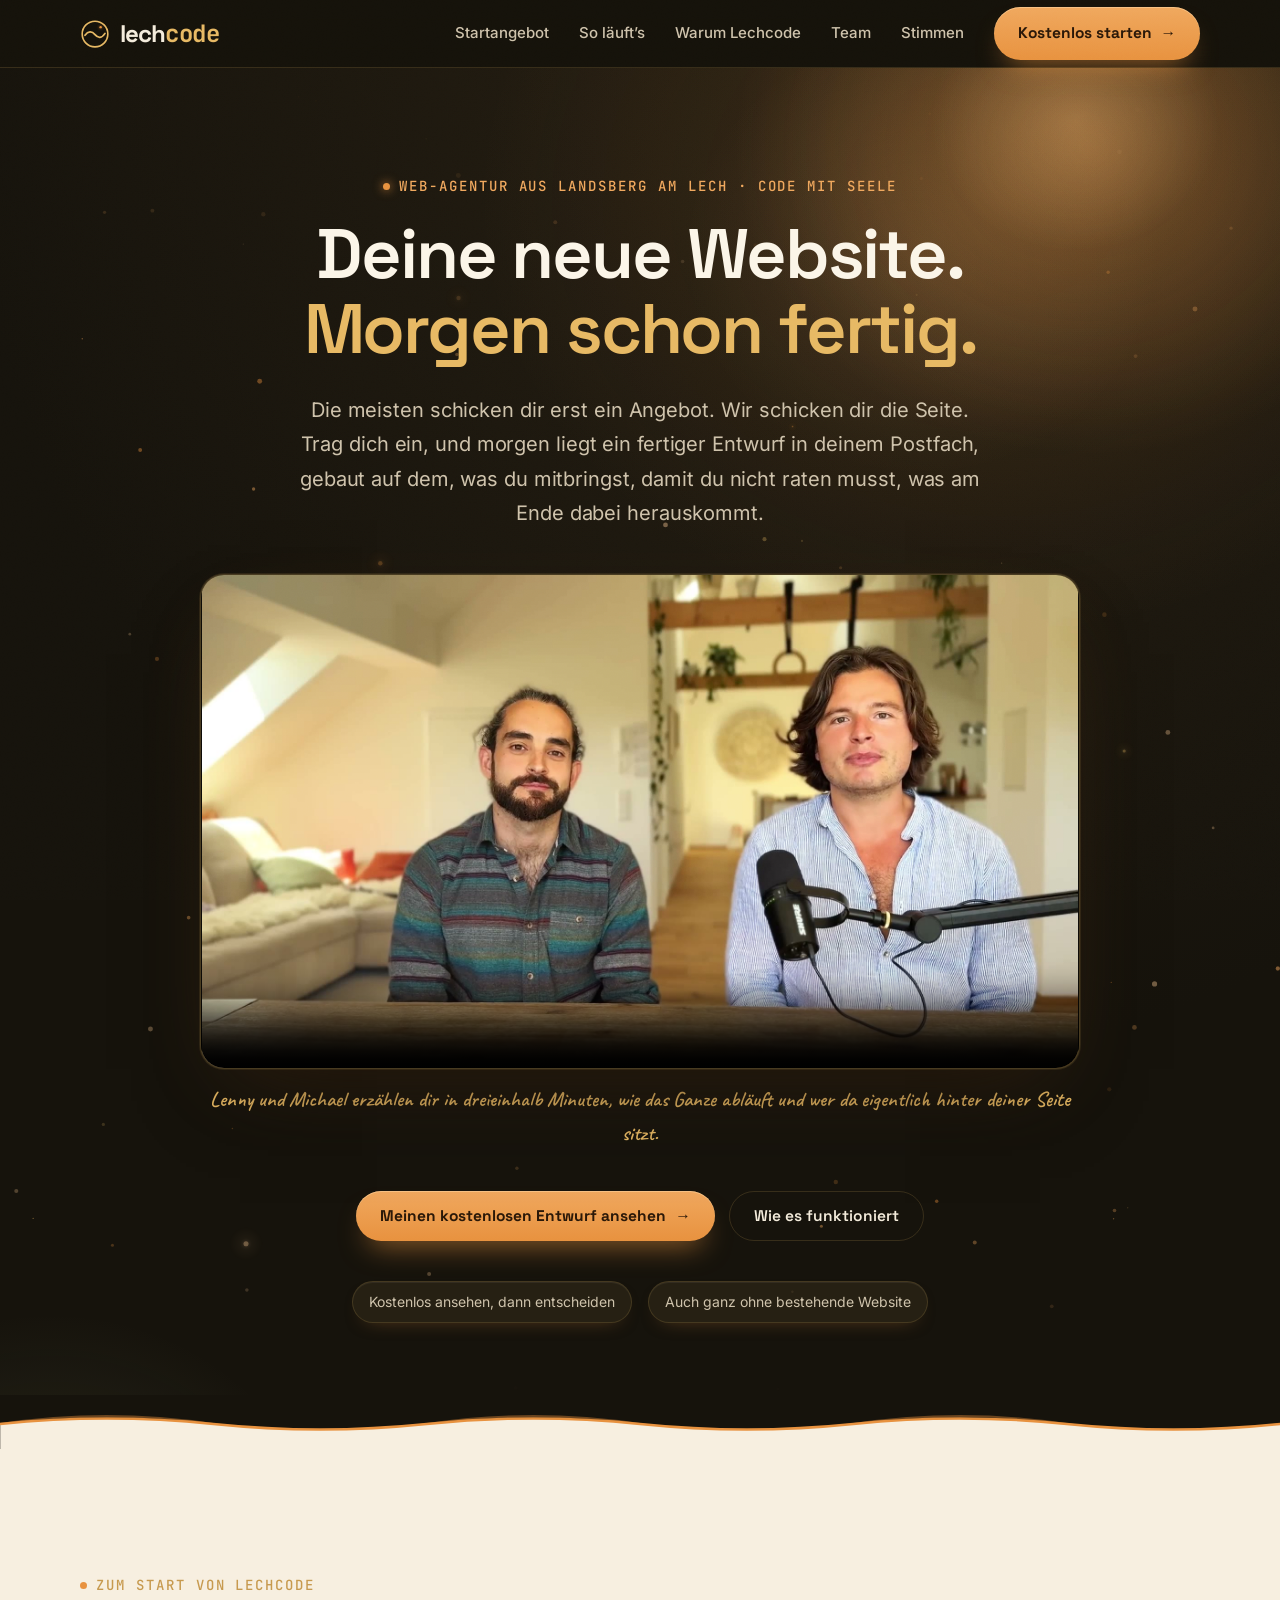
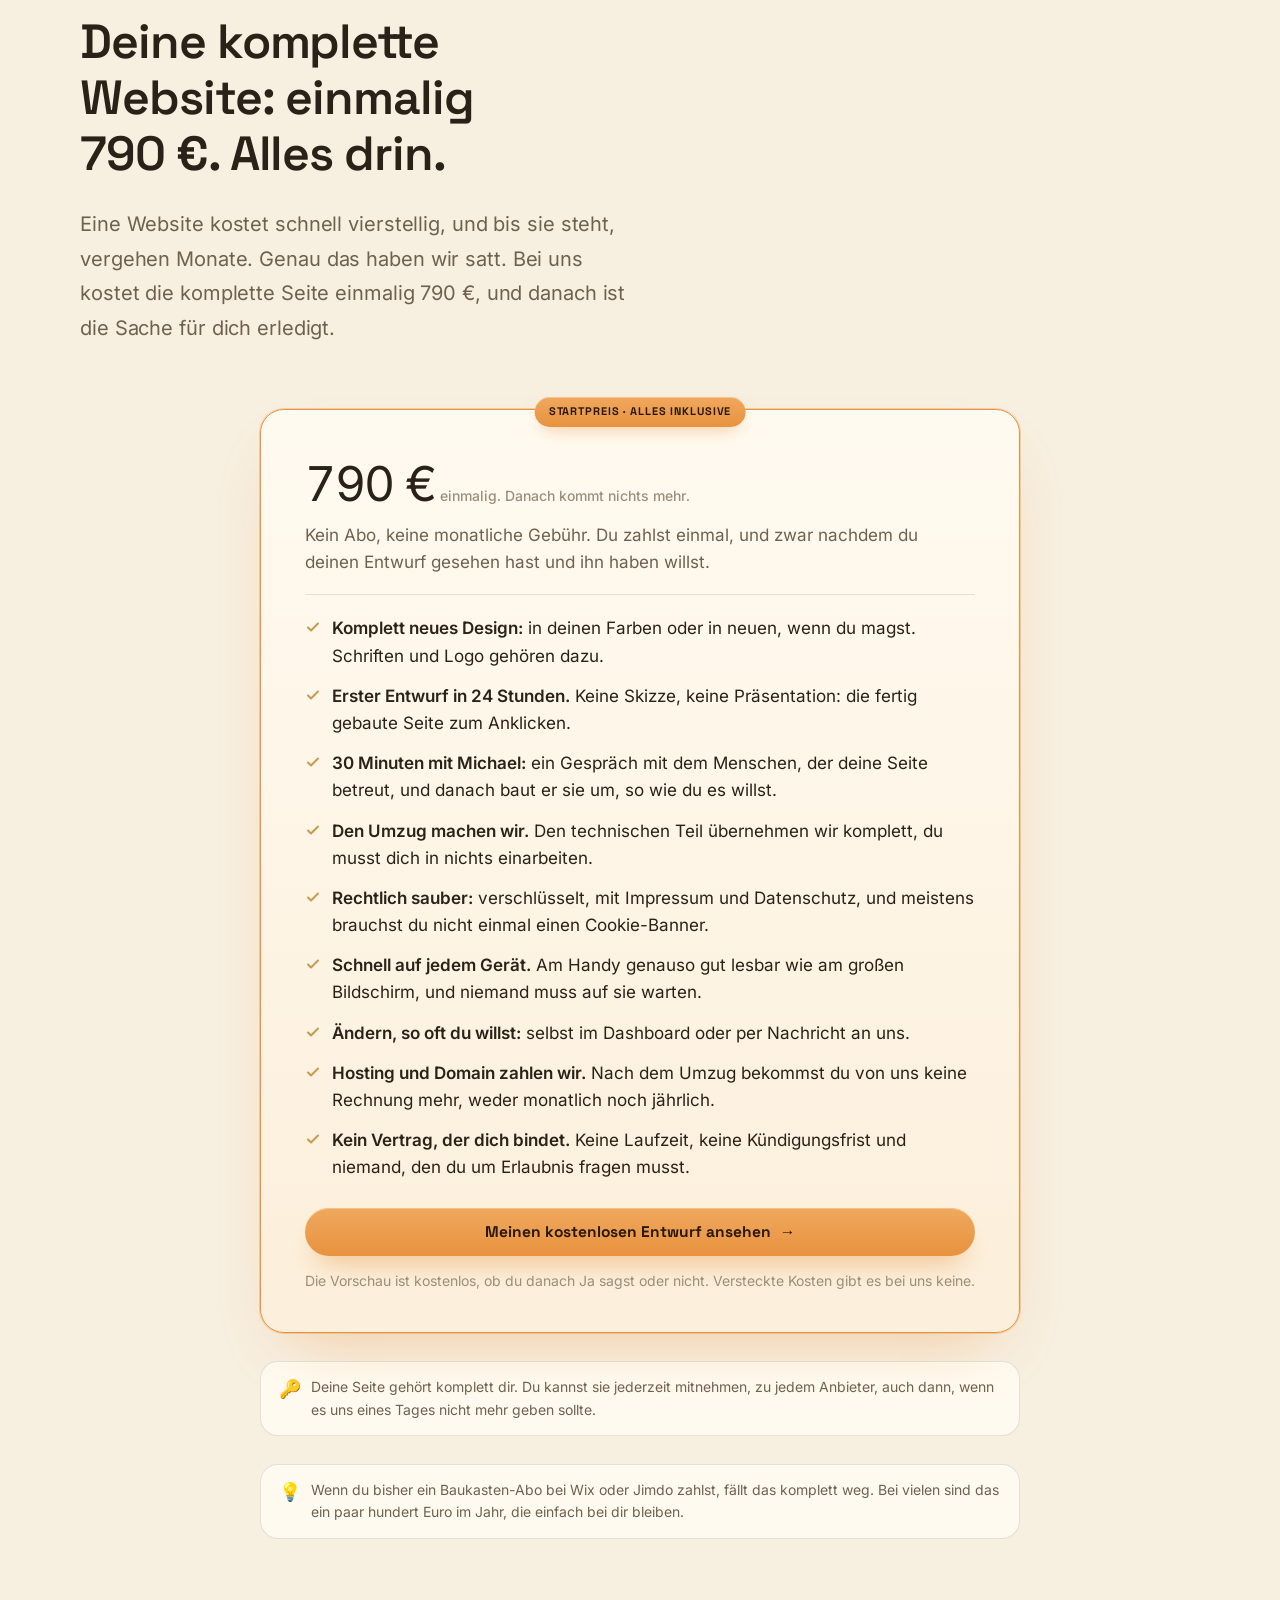
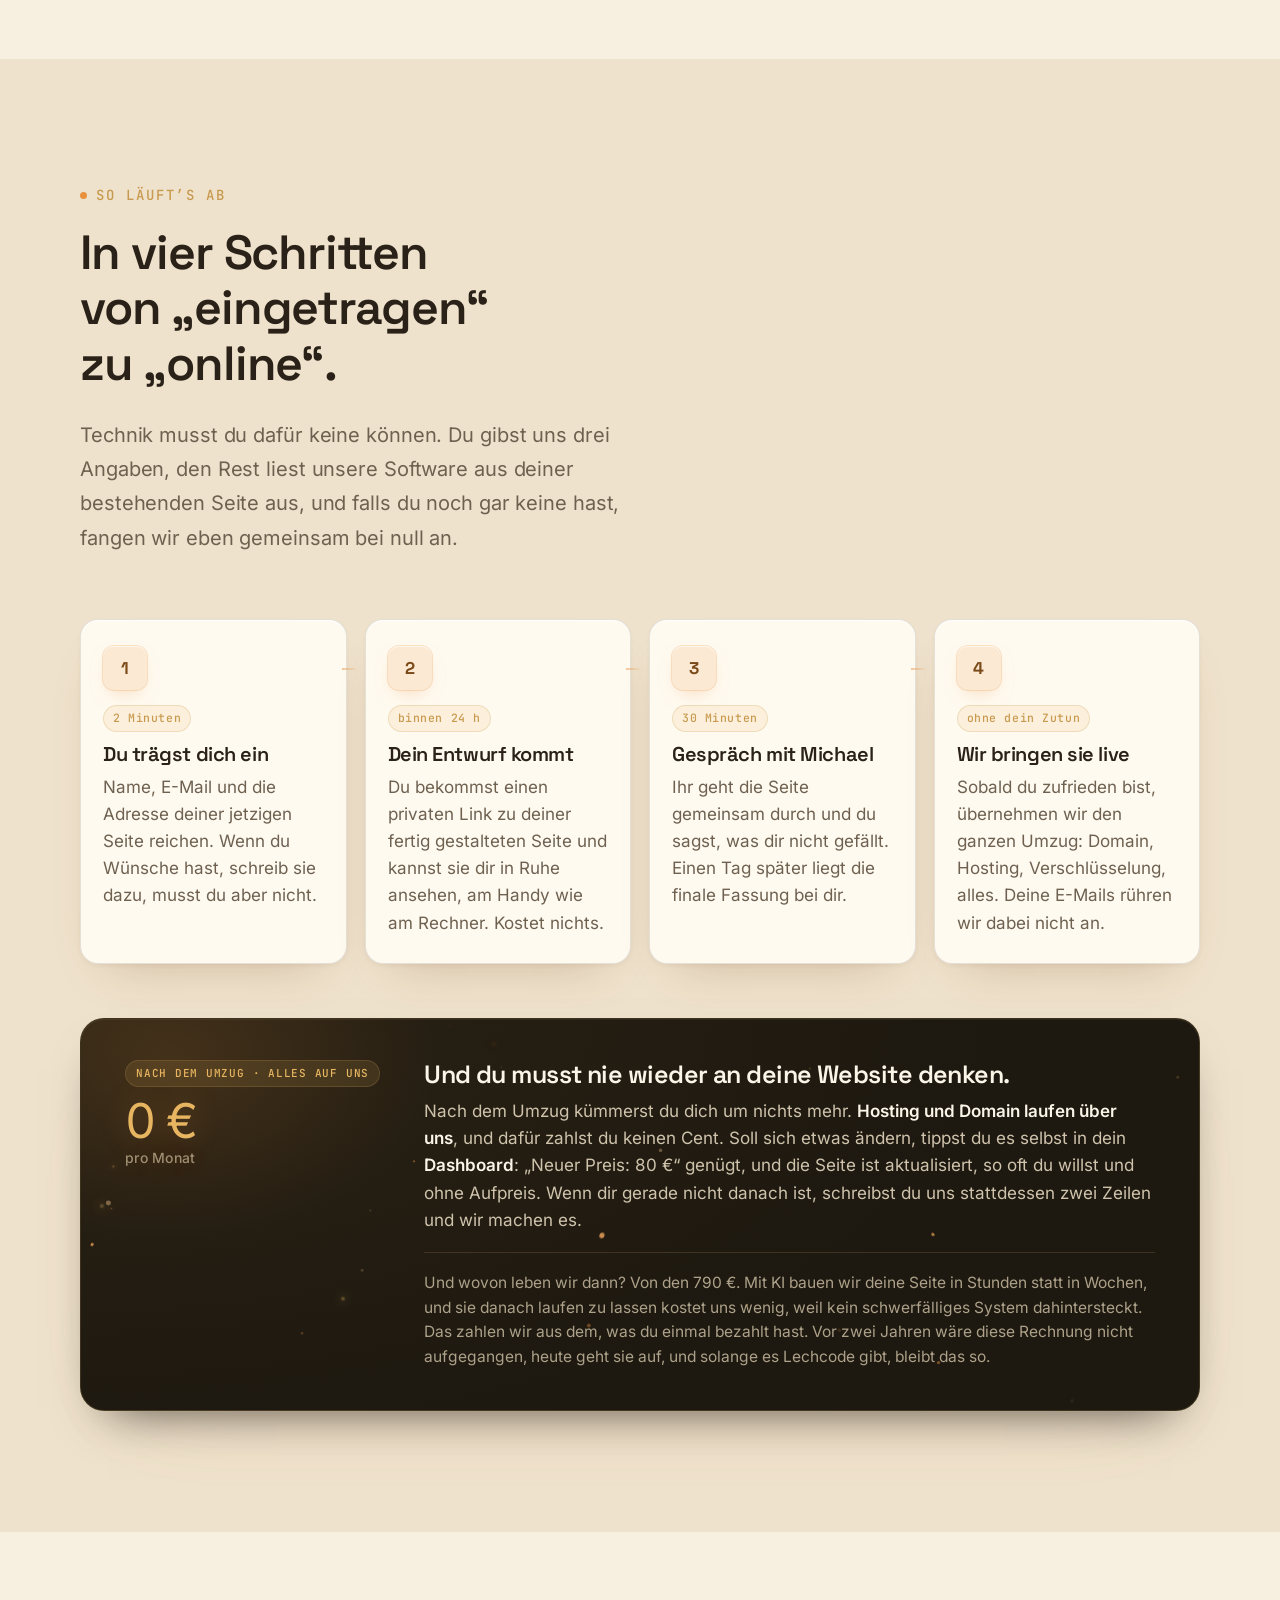
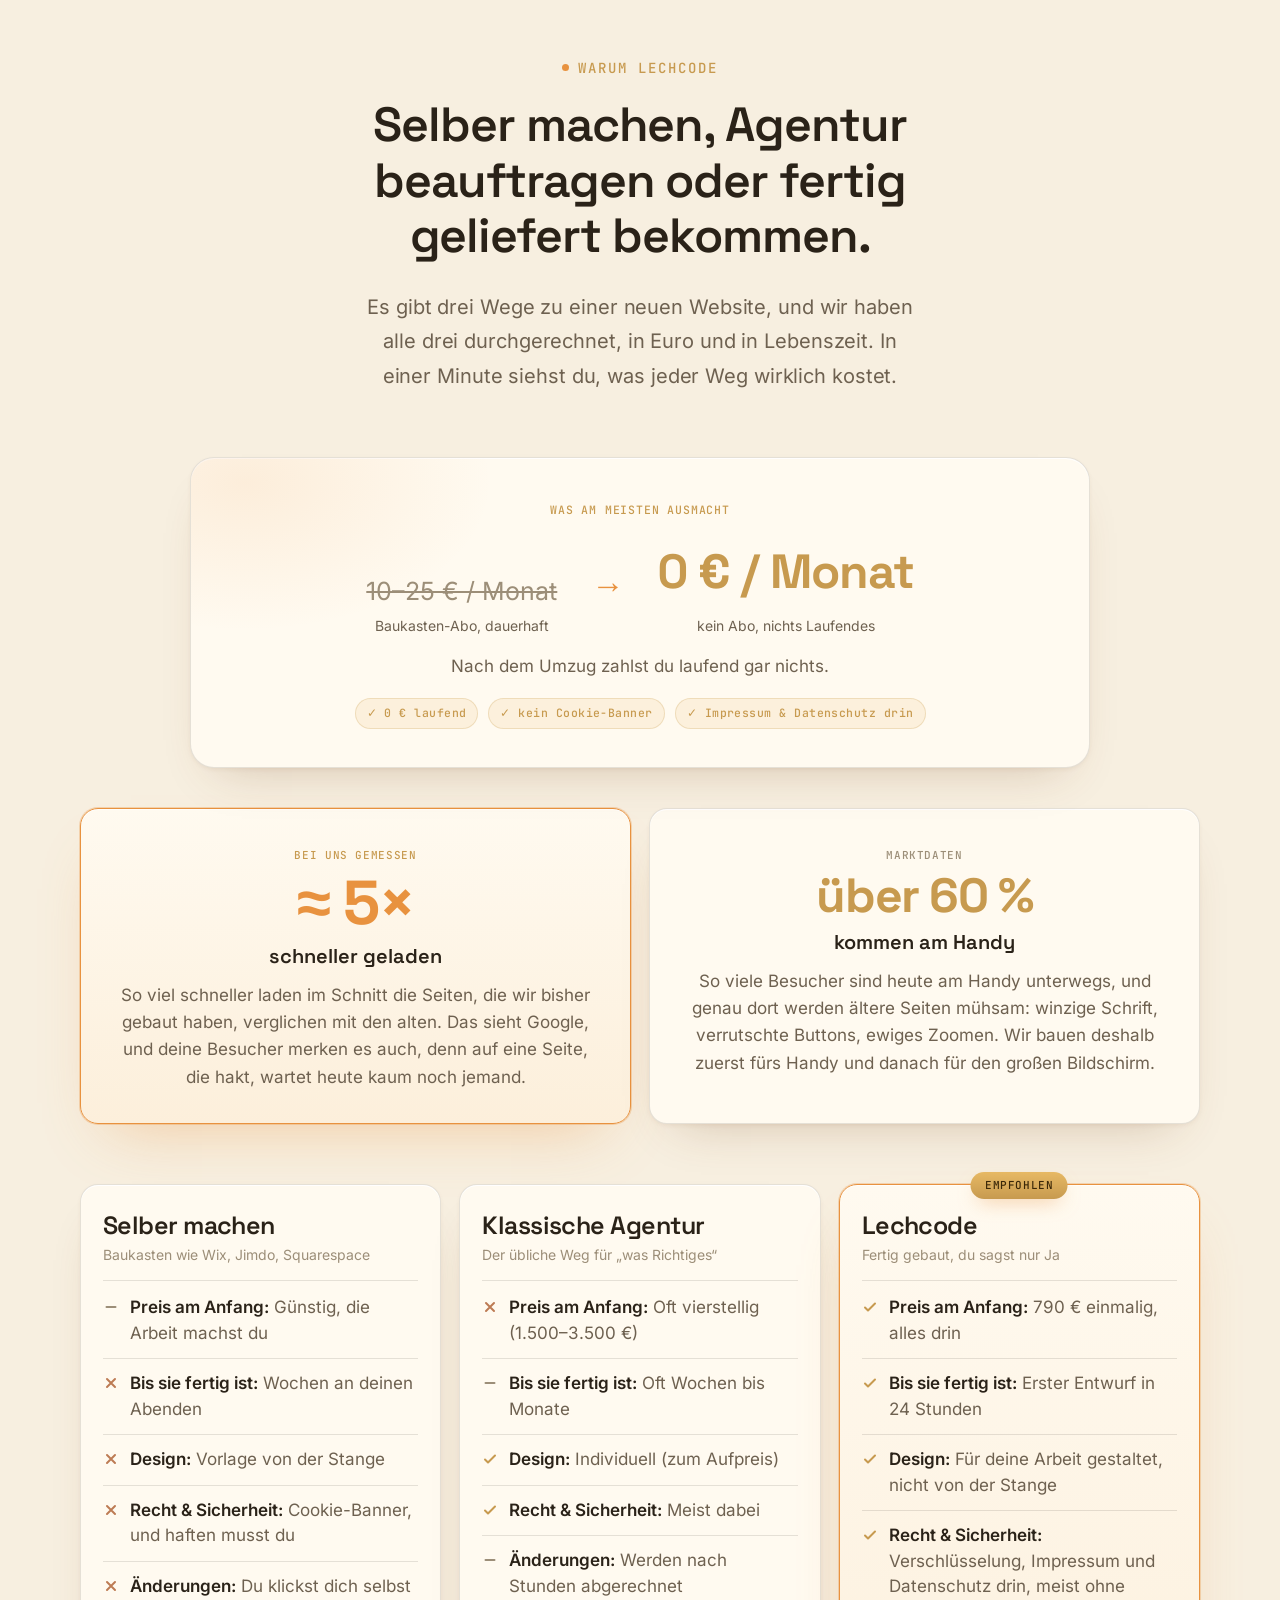
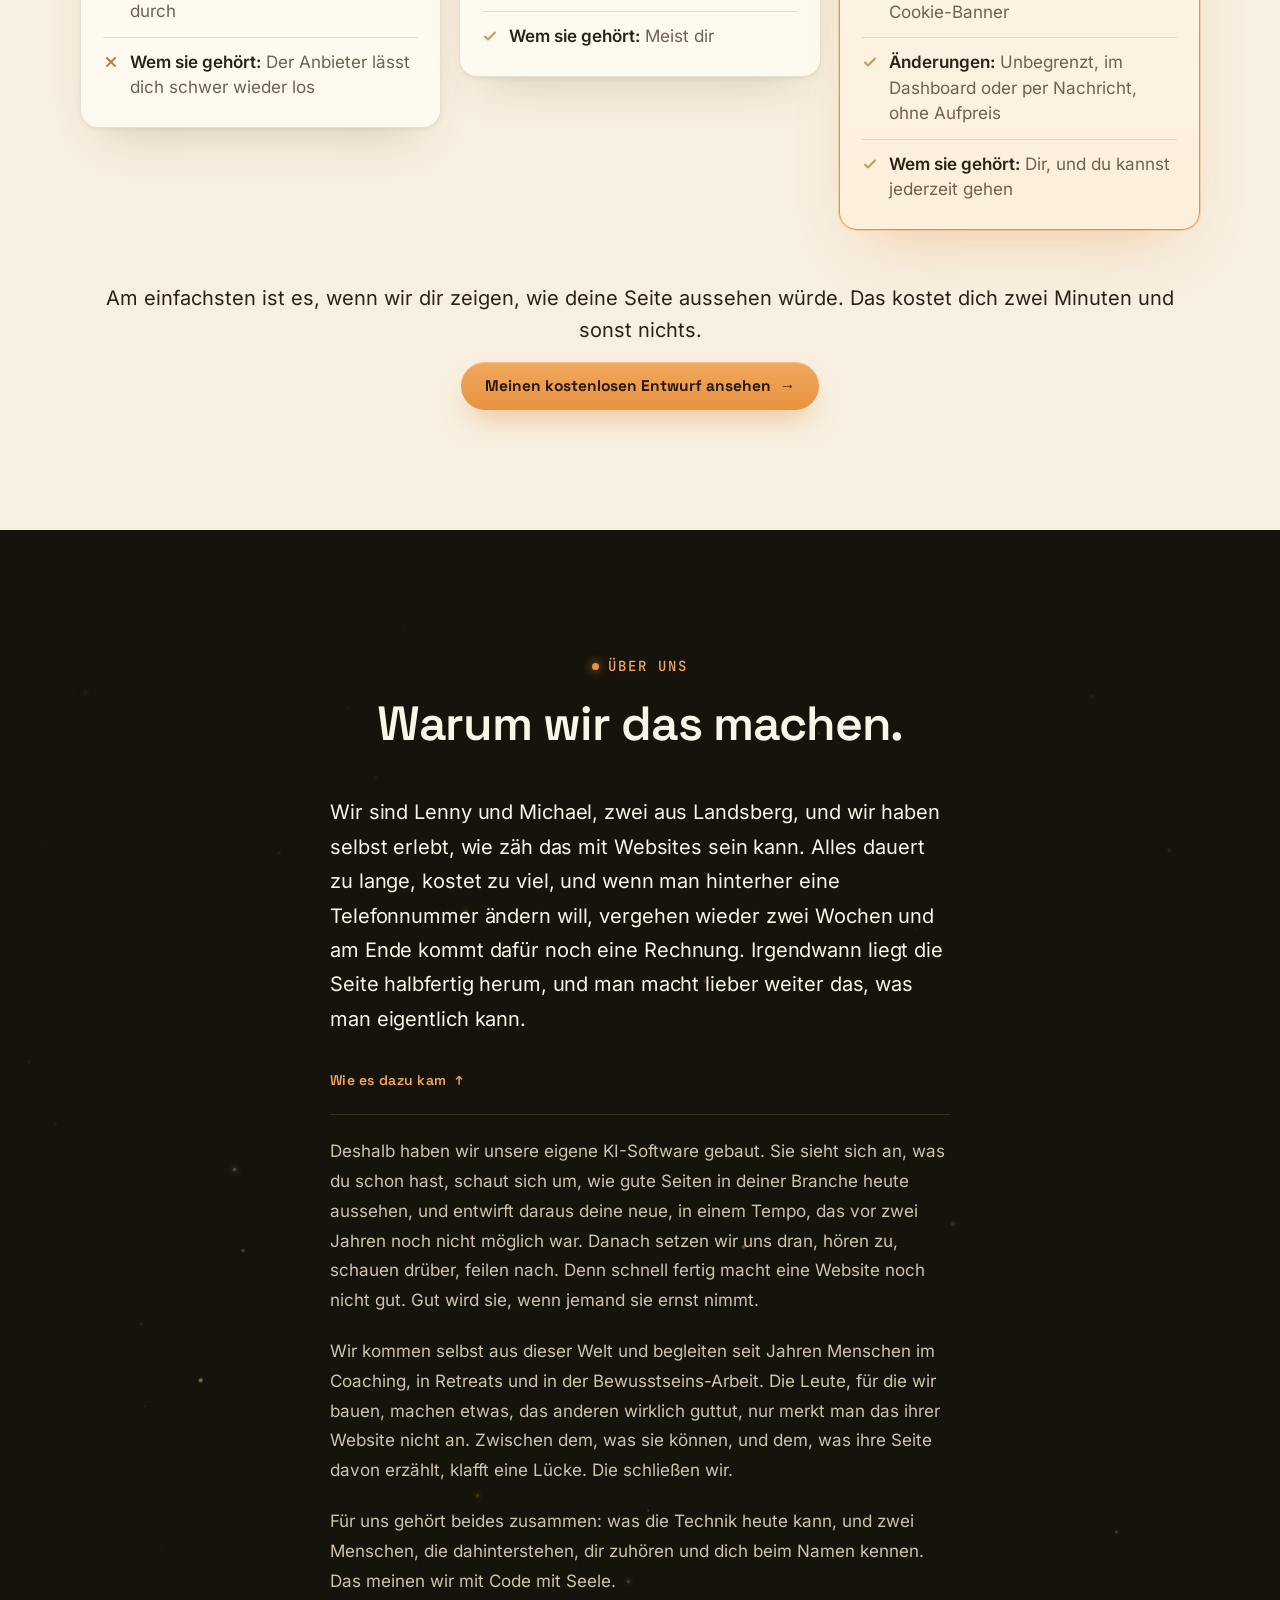
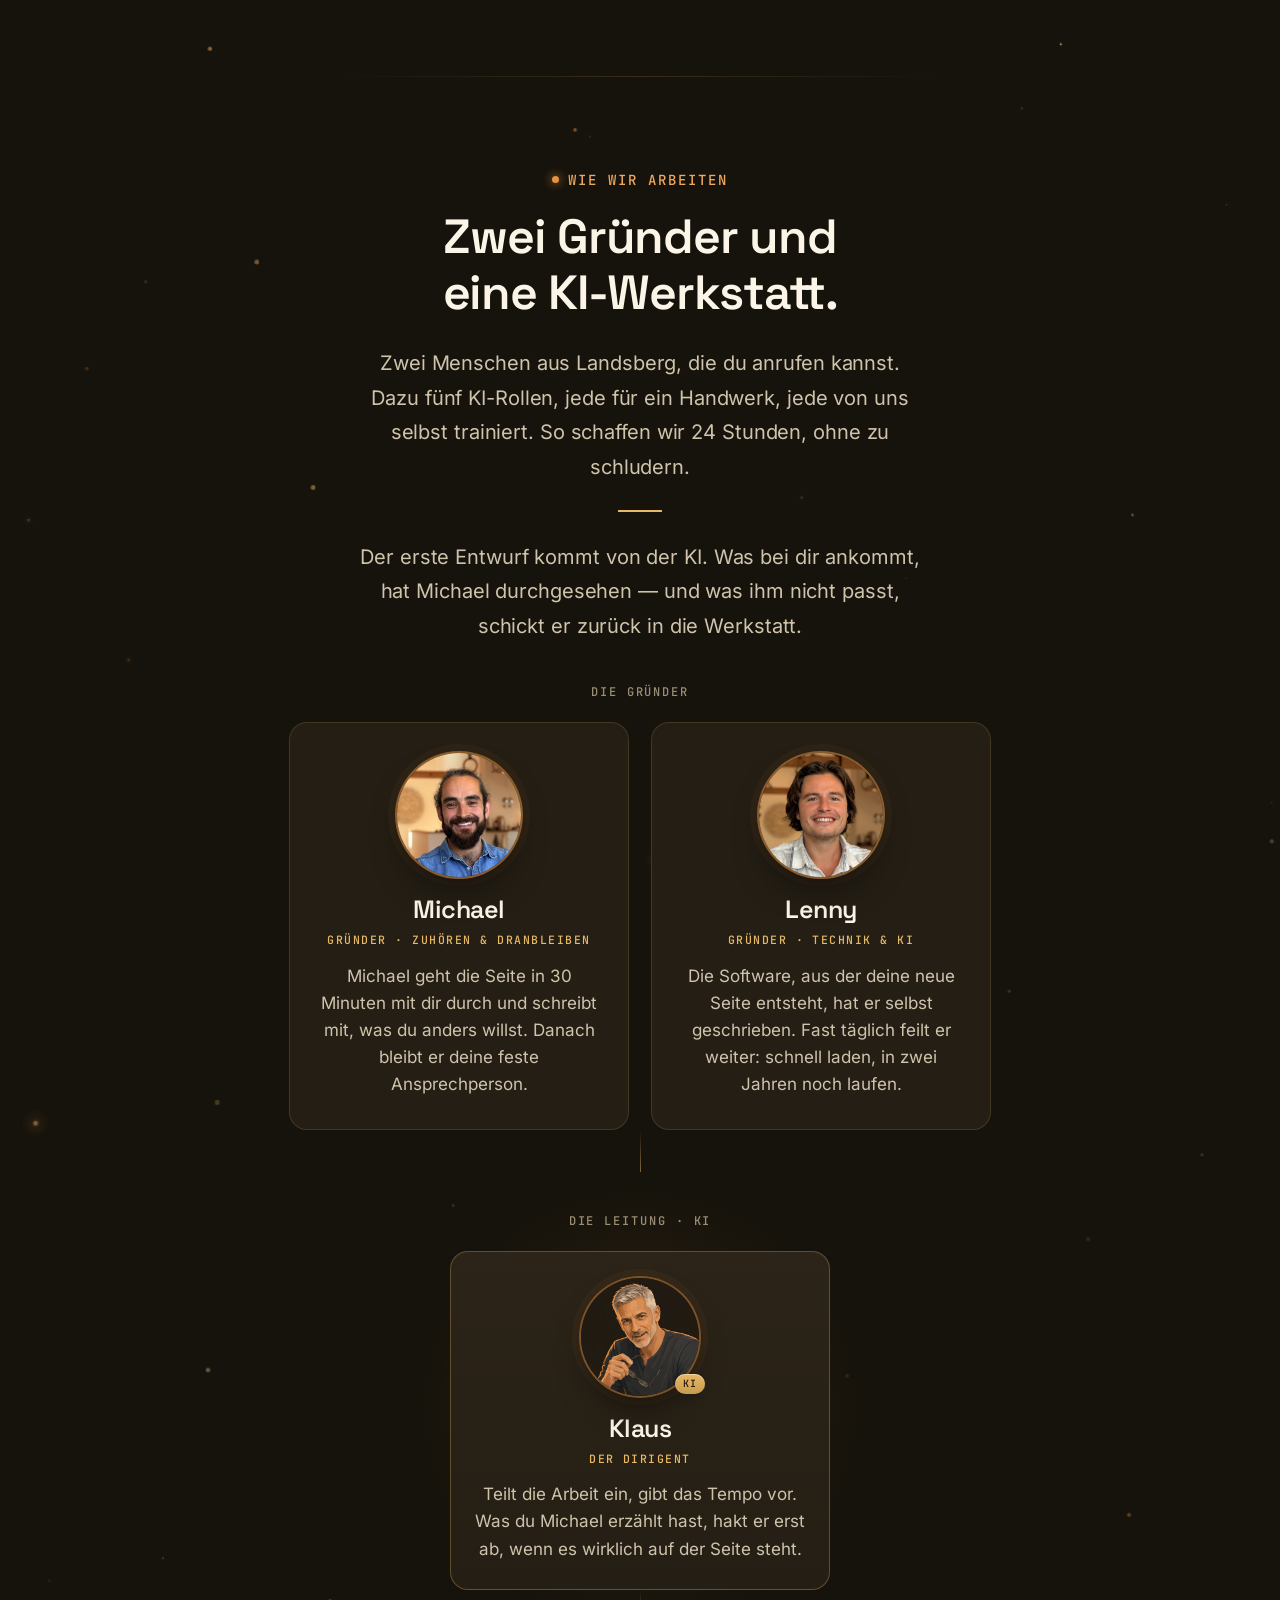
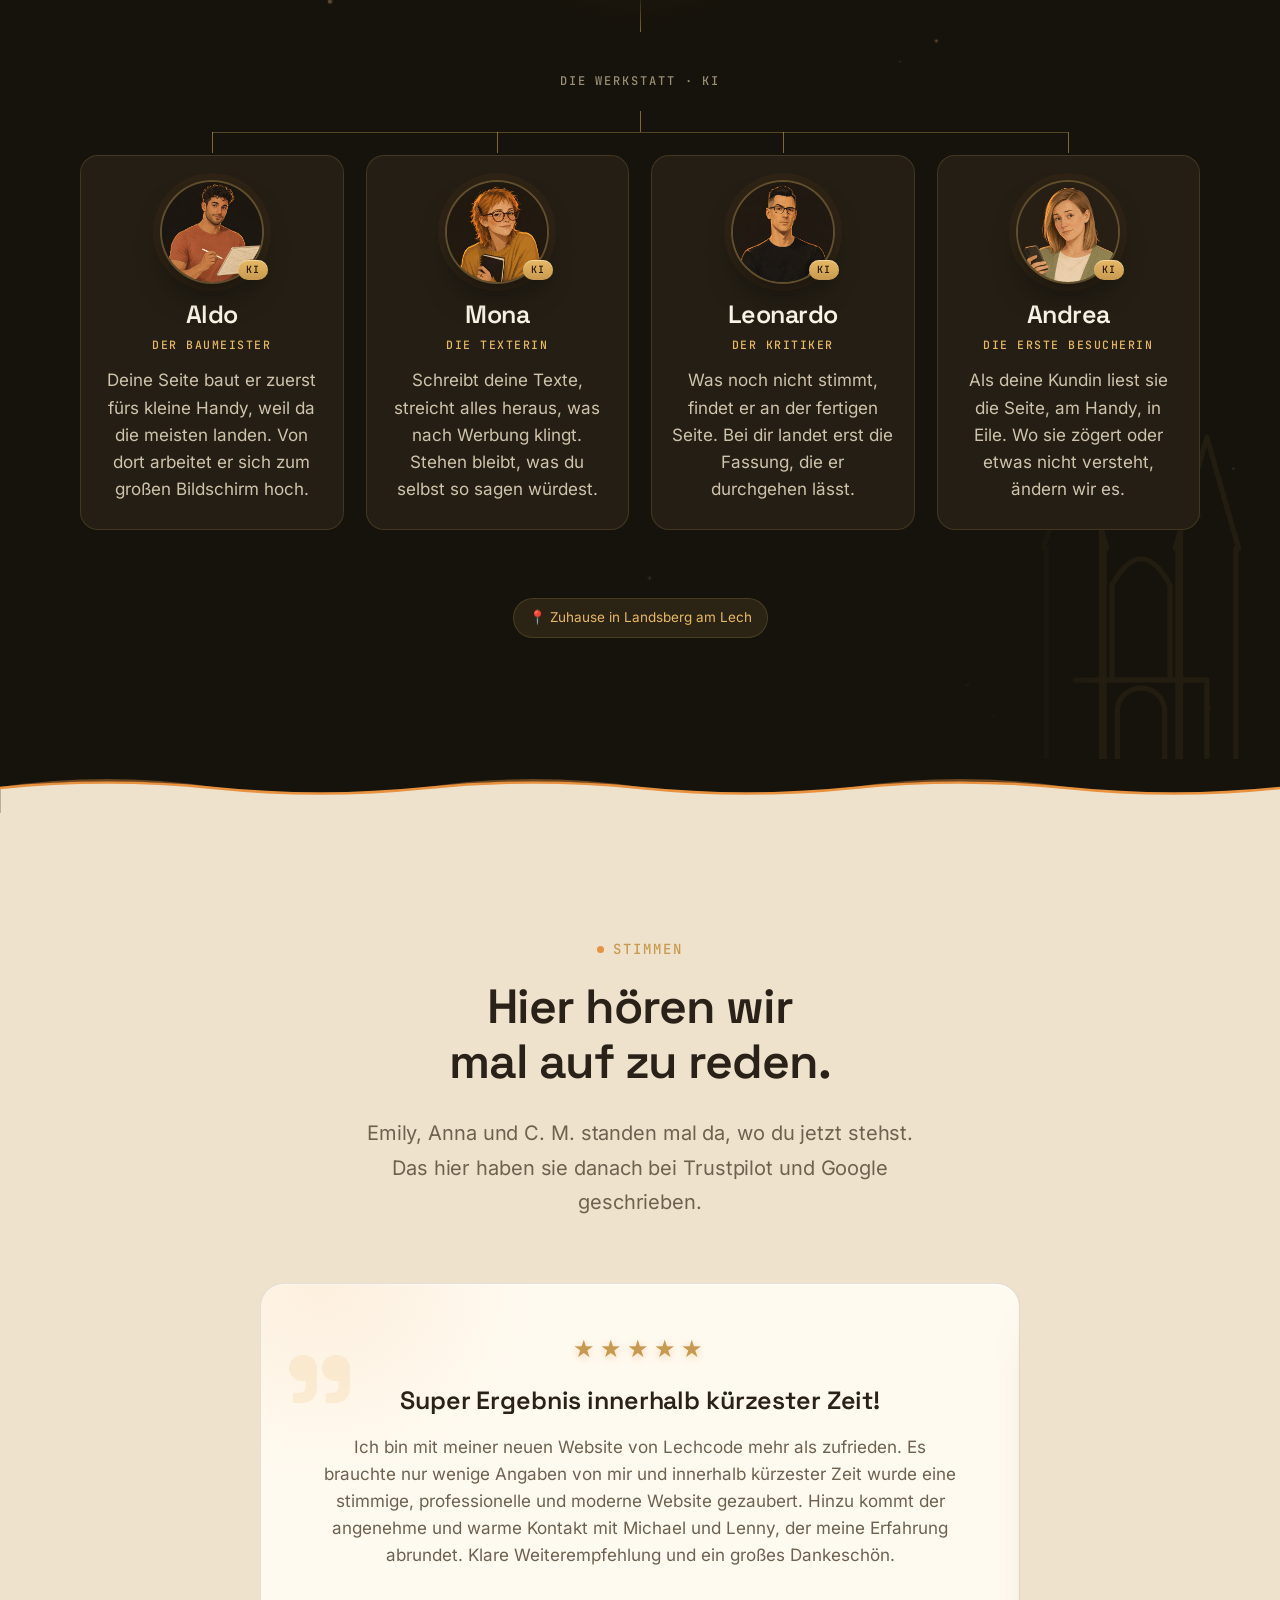
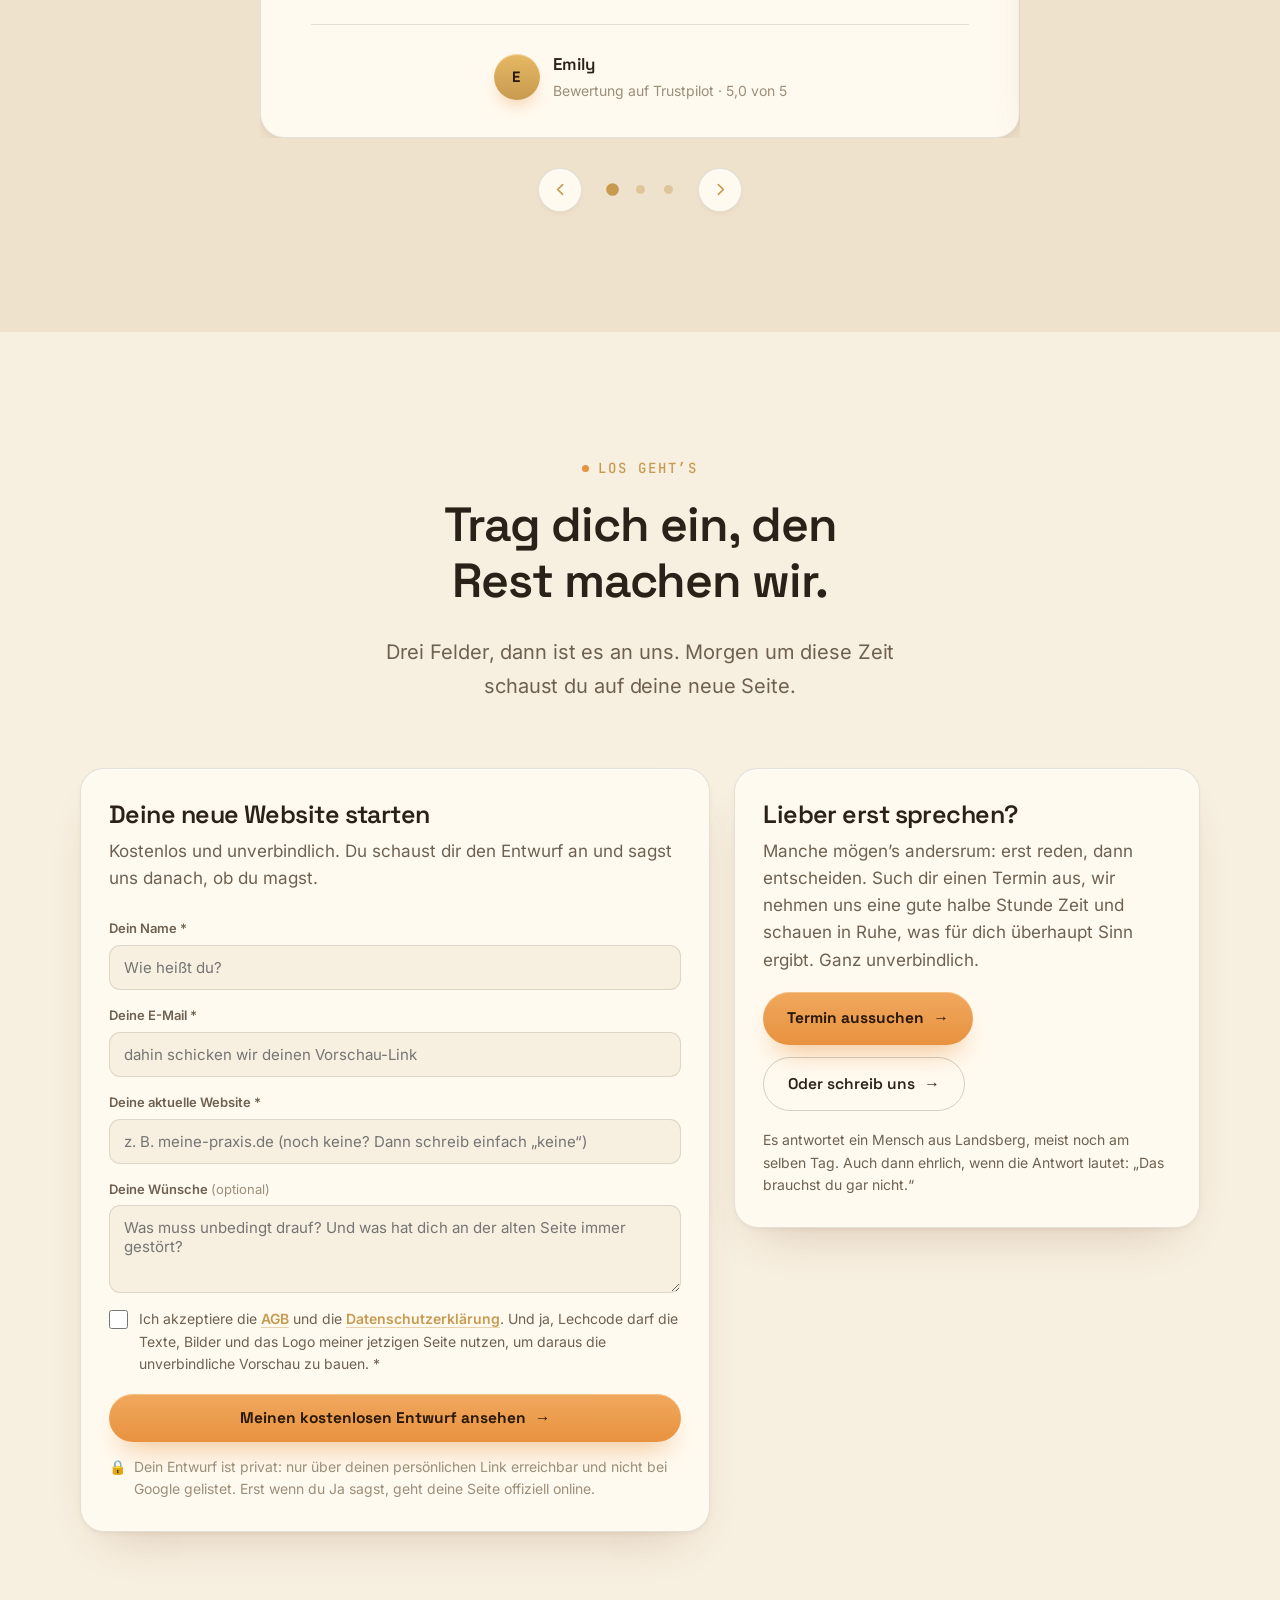
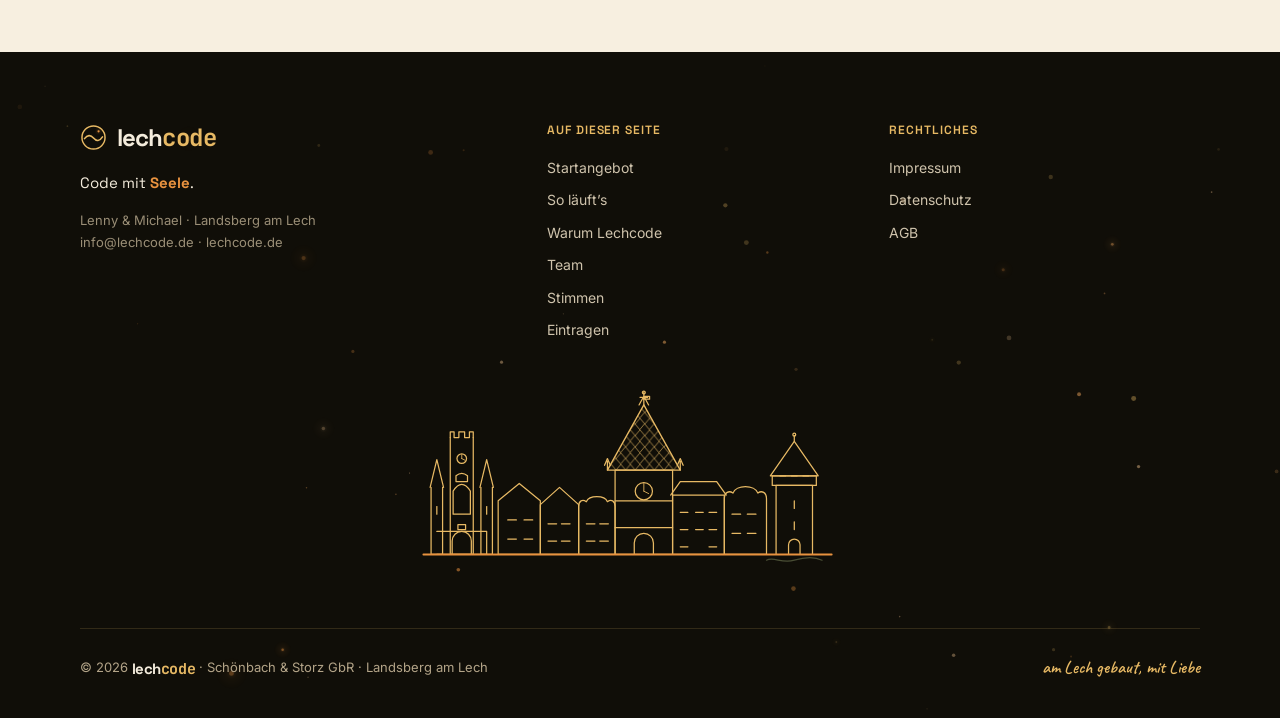
==== commit 90439f5c: "Headline "Morgen schon fertig" + Stimmen-Kopf neu getextet Headline auf Lennys Wunsch: "Morgen schon" ====
--- a/index.html
+++ b/index.html
@@ -792,7 +792,7 @@
       <canvas class="funken" aria-hidden="true"></canvas>
       <div class="wrap">
         <span class="eyebrow">Web-Agentur aus Landsberg am Lech · Code mit Seele</span>
-        <h1>Deine neue Website.<br><span class="q">Morgen schon zum Ansehen.</span></h1>
+        <h1>Deine neue Website.<br><span class="q">Morgen schon fertig.</span></h1>
         <p class="hero-sub">Die meisten schicken dir erst ein Angebot. Wir schicken dir die Seite. Trag dich ein, und morgen liegt ein fertiger Entwurf in deinem Postfach, gebaut auf dem, was du mitbringst, damit du nicht raten musst, was am Ende dabei herauskommt.</p>
 
         <!-- Hero-Video: lokal gehostet (cookiefrei, 0 externe Requests). Poster in assets/.
@@ -1074,8 +1074,8 @@
       <div class="wrap">
         <div class="sec-head">
           <span class="eyebrow">Stimmen</span>
-          <h2>Was andere danach gesagt haben.</h2>
-          <p class="lead">Drei Bewertungen von Trustpilot und Google, in den Worten der Menschen, die sie geschrieben haben. Eine davon hatte keine Überschrift, da haben wir ihren stärksten Satz nach oben gezogen.</p>
+          <h2>Hier hören wir mal auf zu reden.</h2>
+          <p class="lead">Emily, Anna und C. M. standen mal da, wo du jetzt stehst. Das hier haben sie danach bei Trustpilot und Google geschrieben.</p>
         </div>
 
         <div class="stimmen-slider" tabindex="0" role="group" aria-roledescription="Slider" aria-label="Kundenstimmen von Google und Trustpilot">
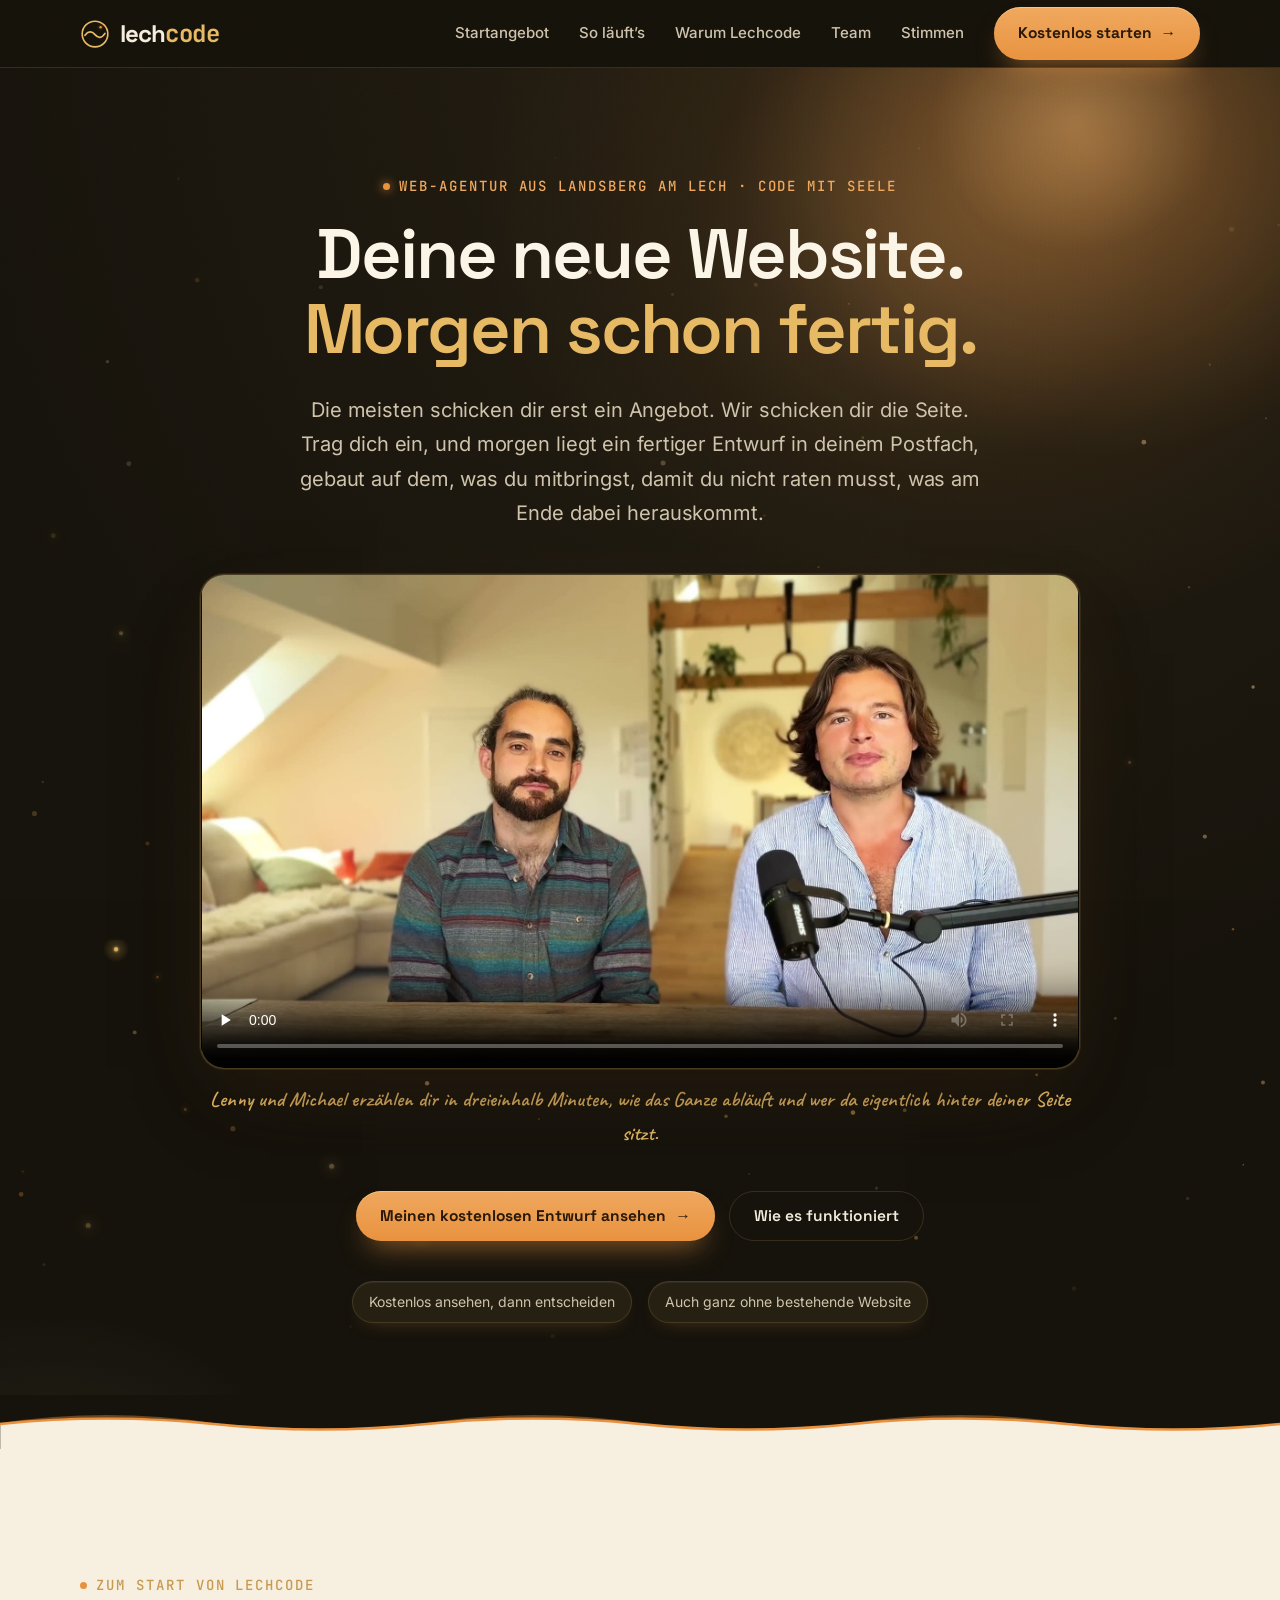
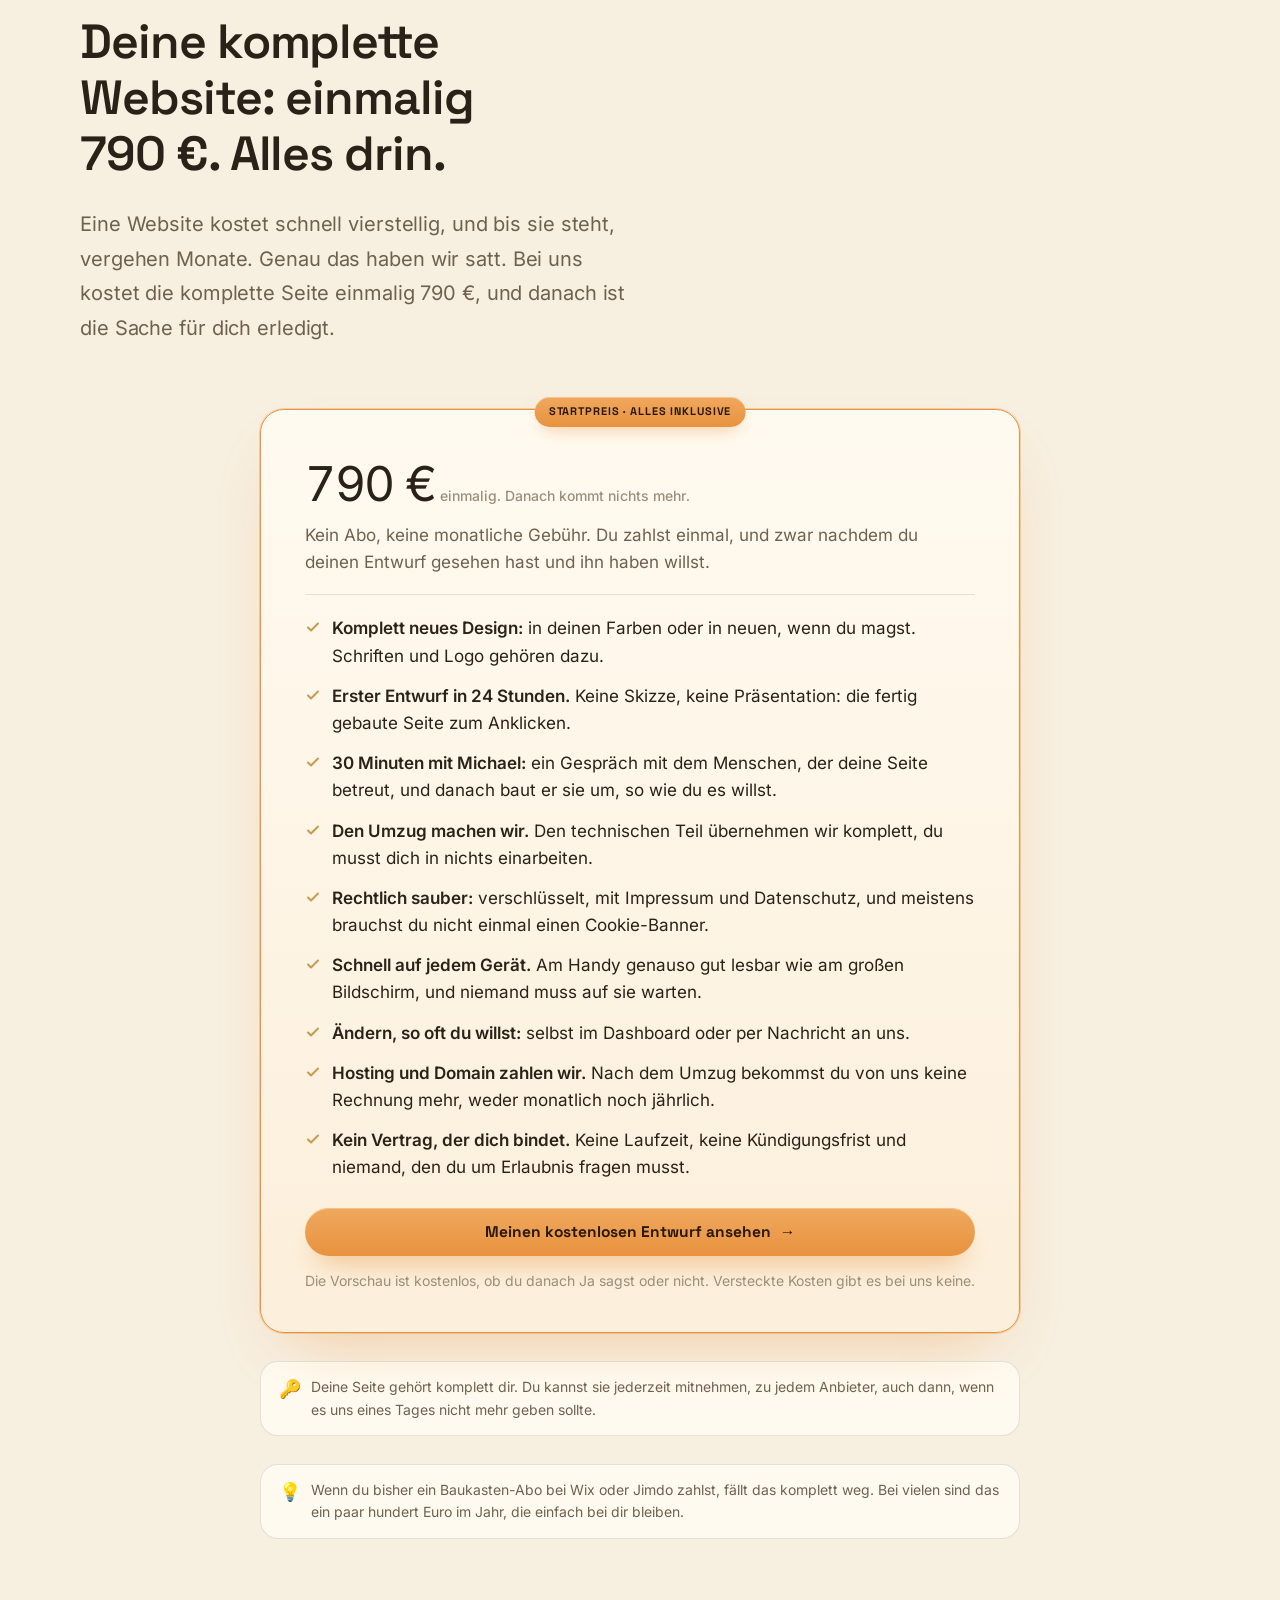
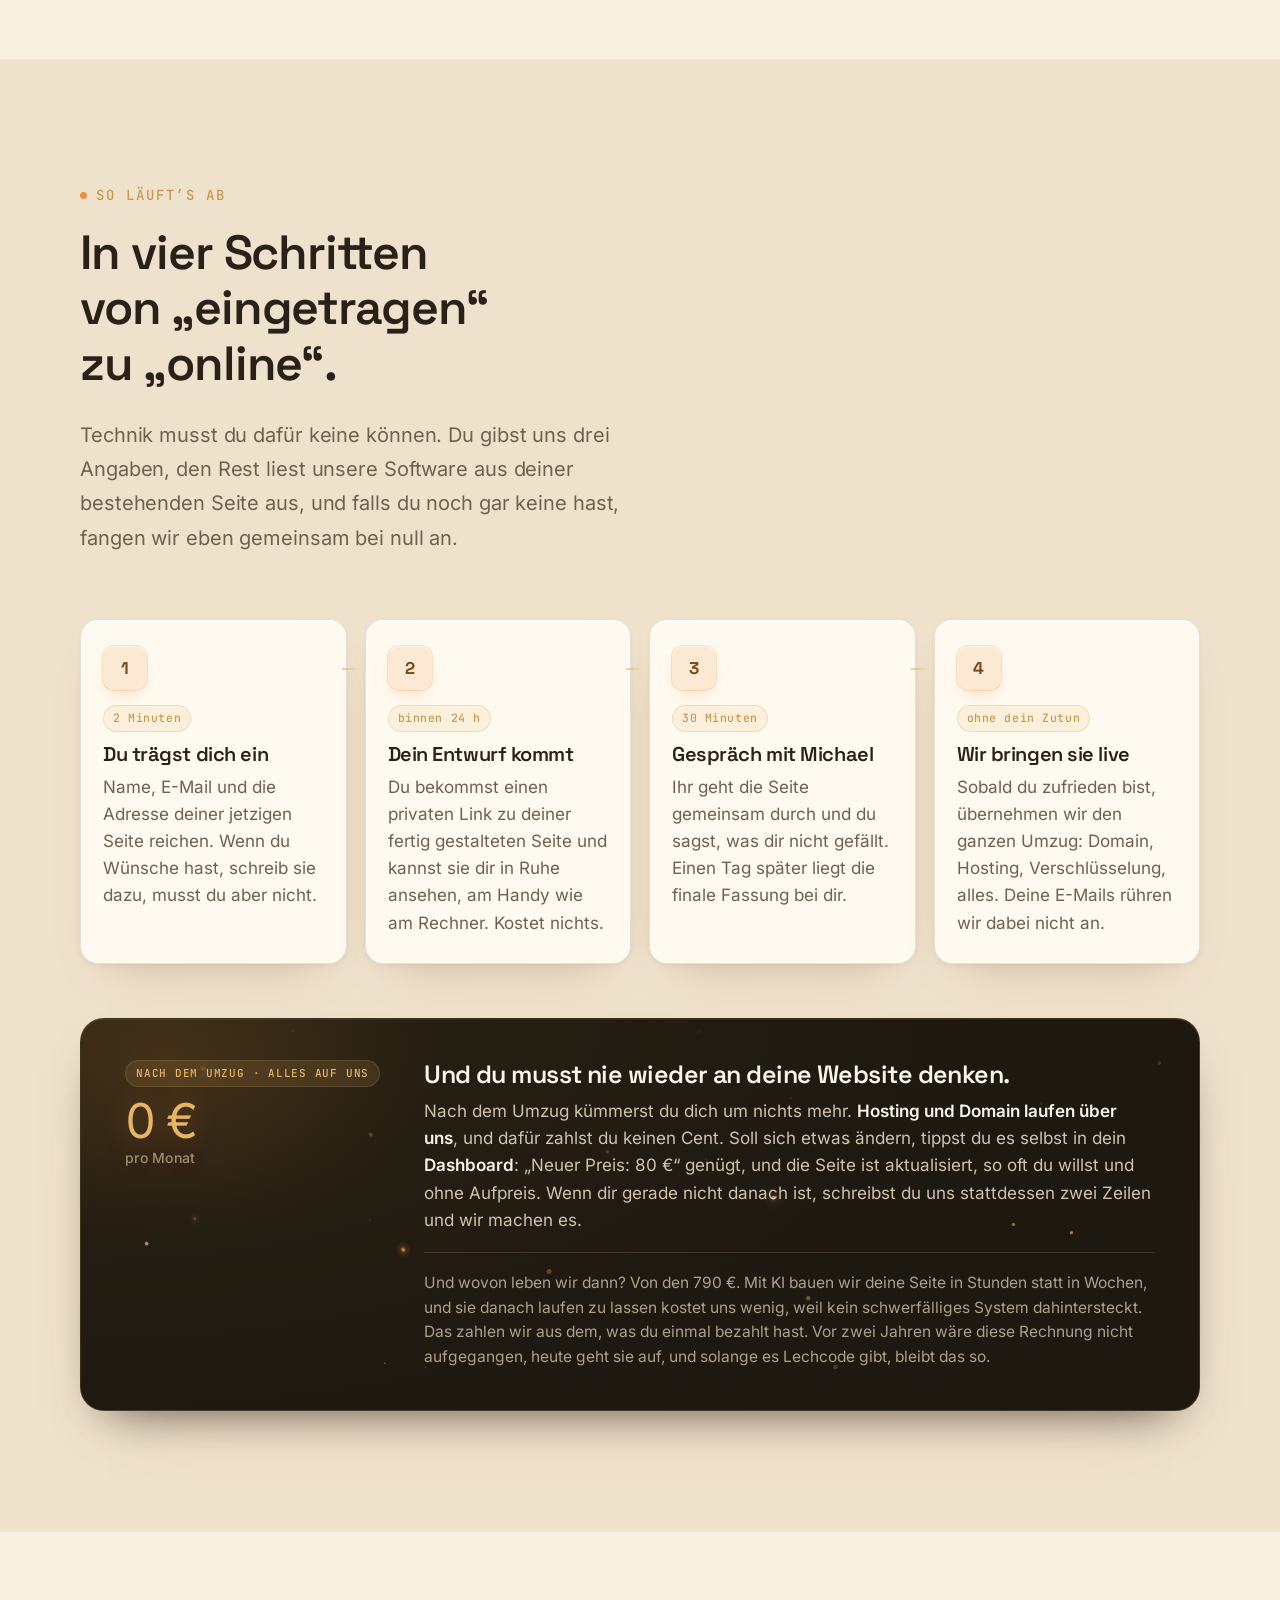
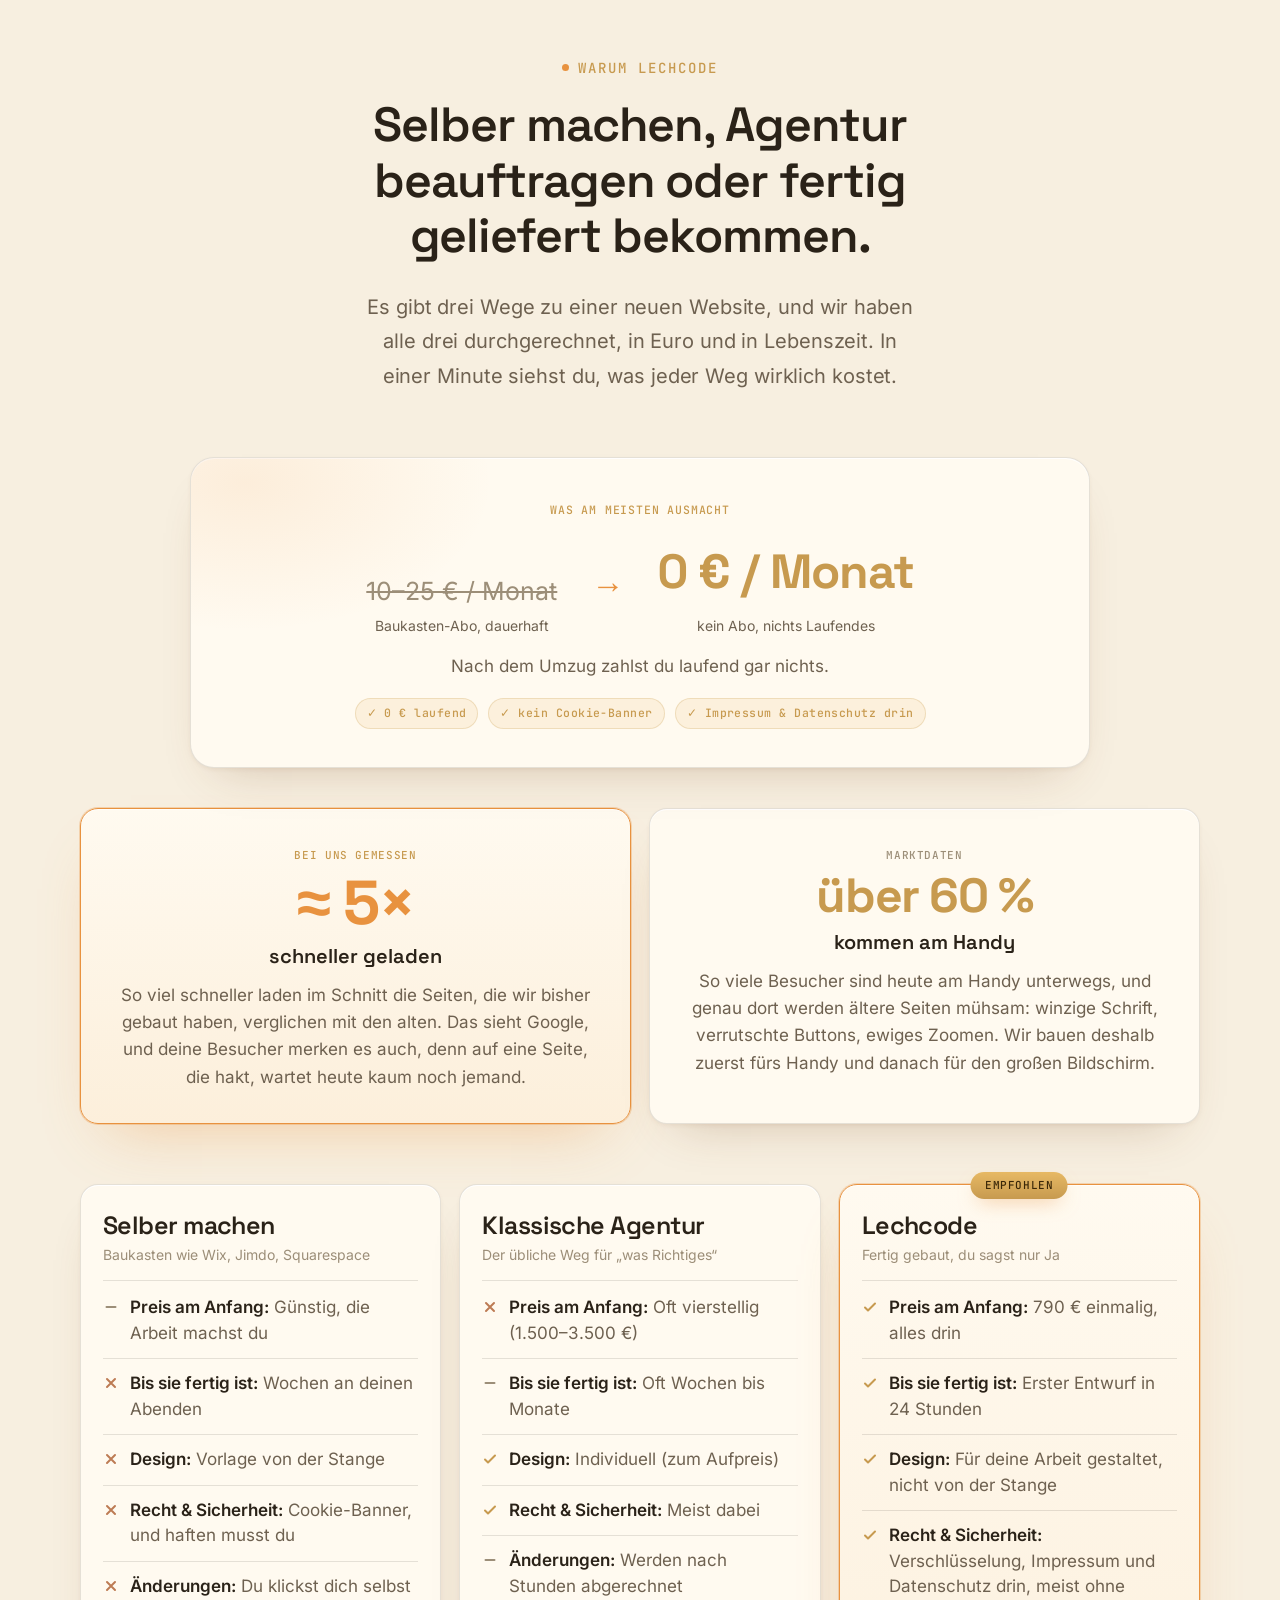
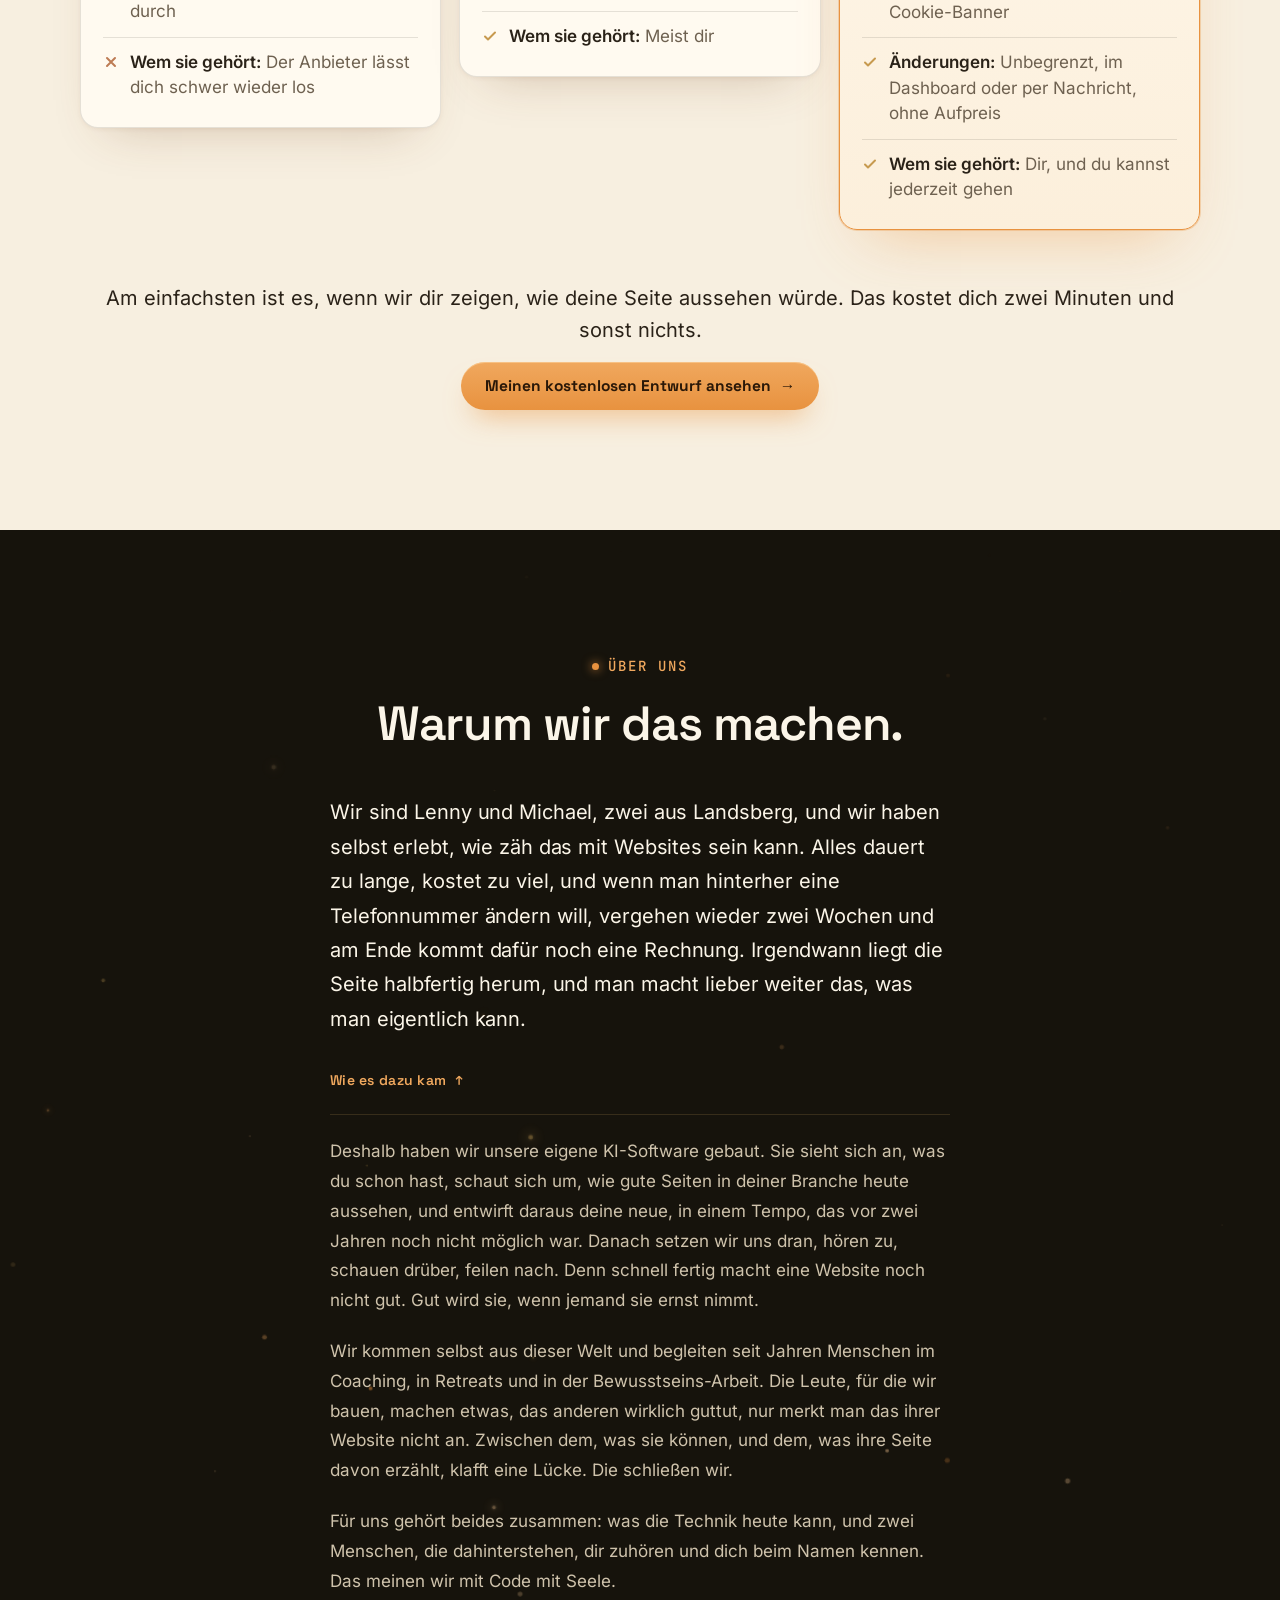
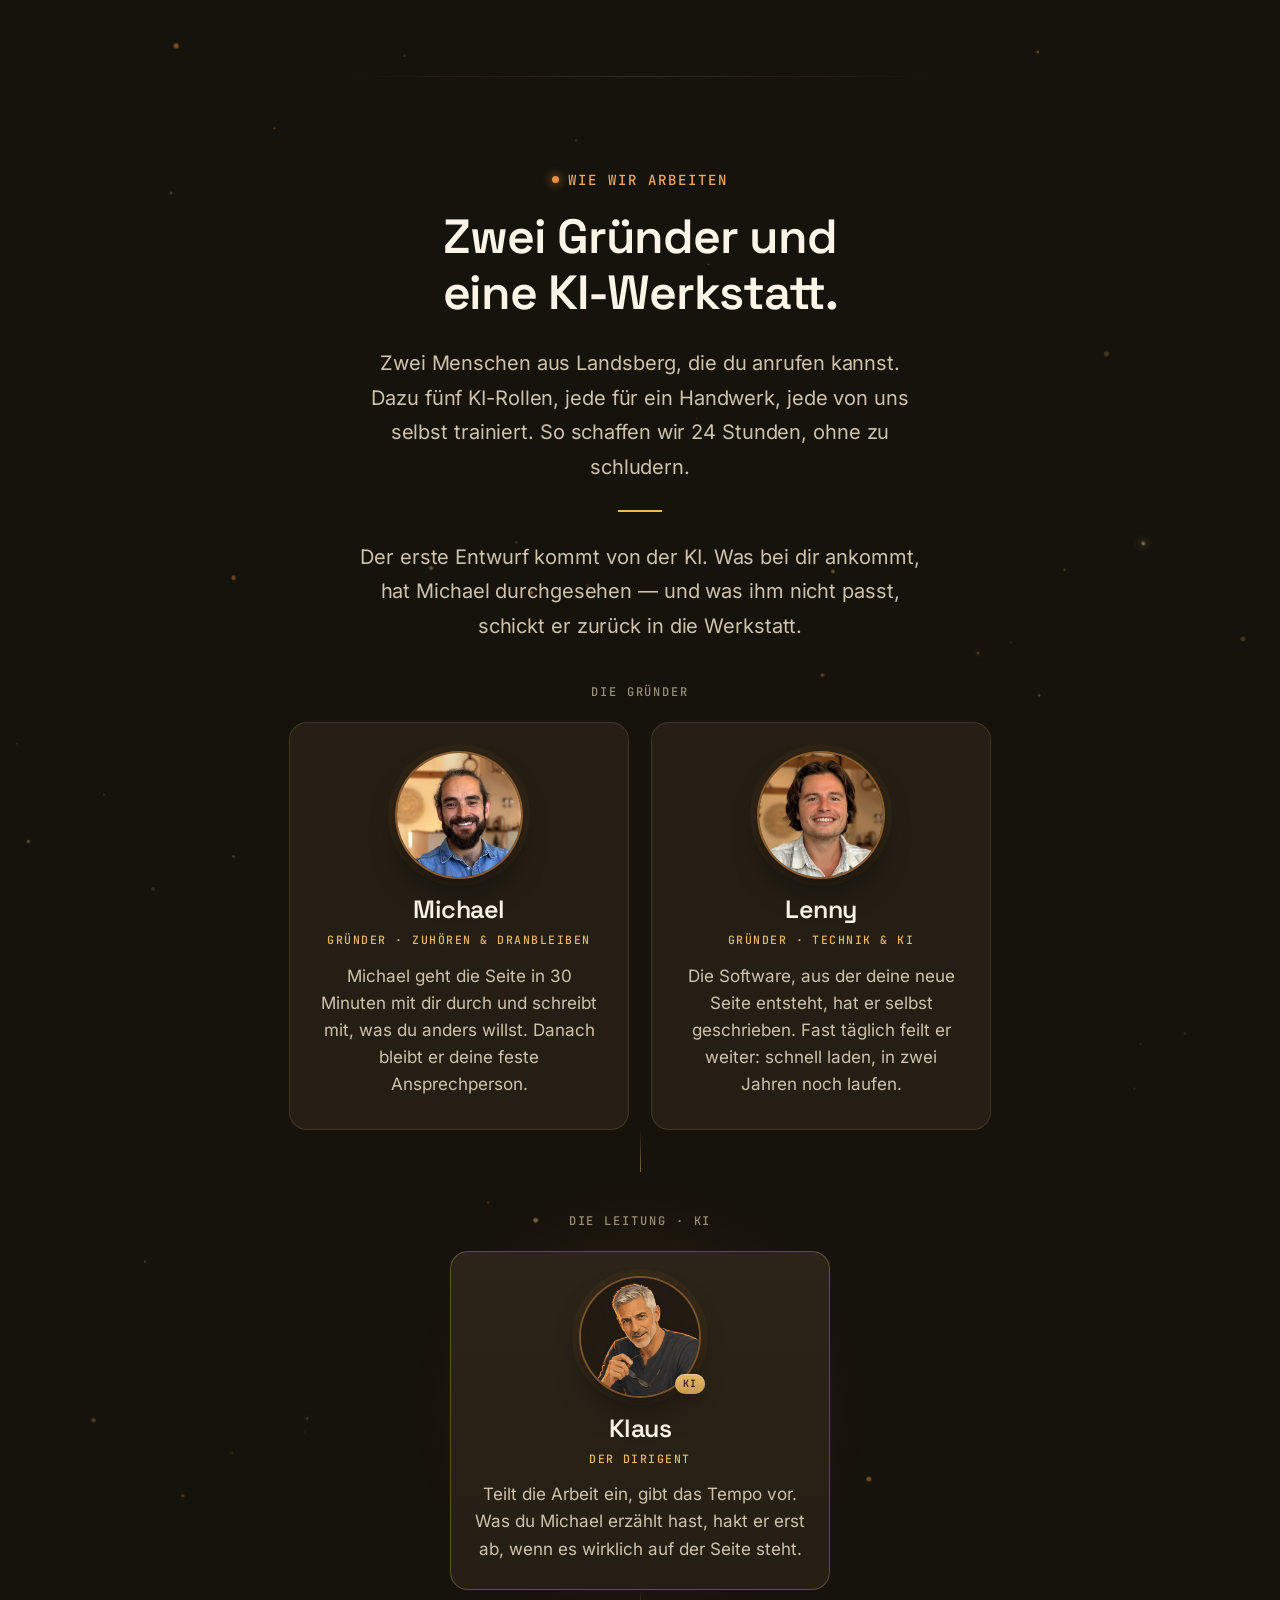
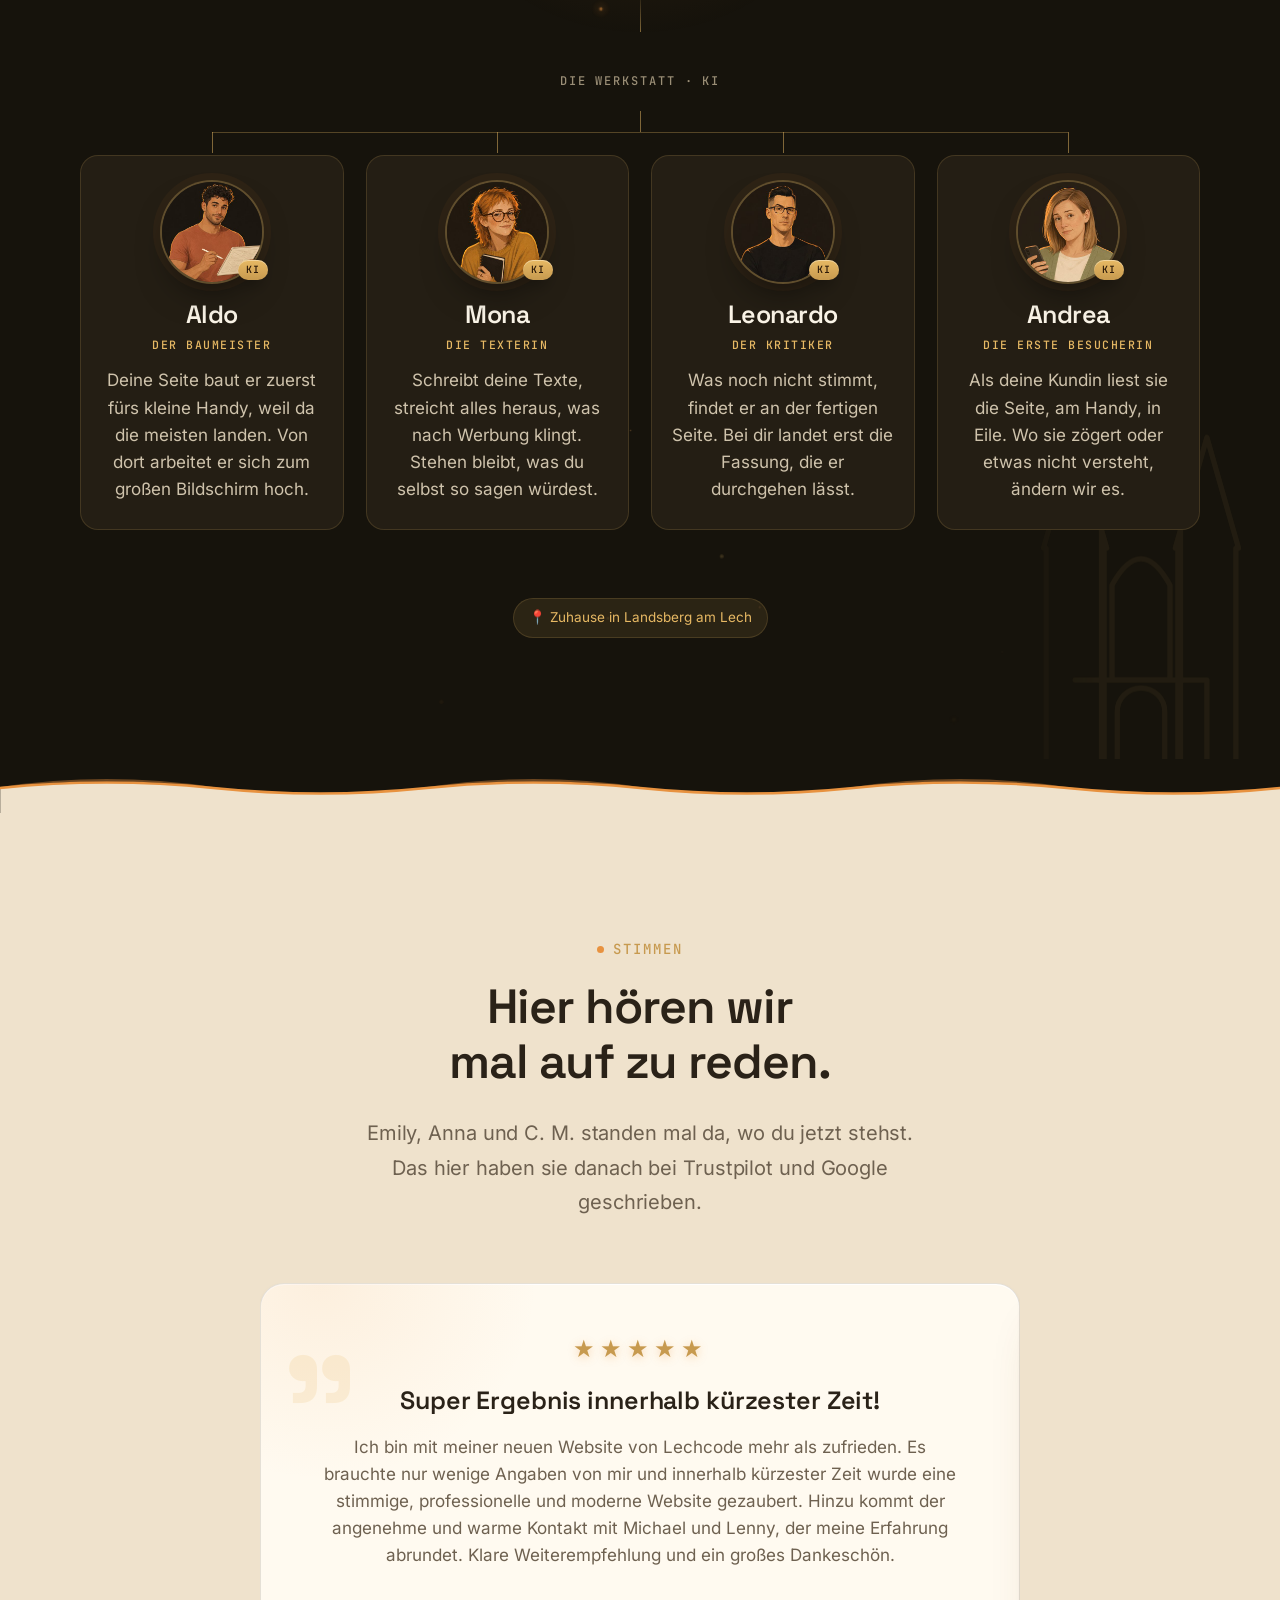
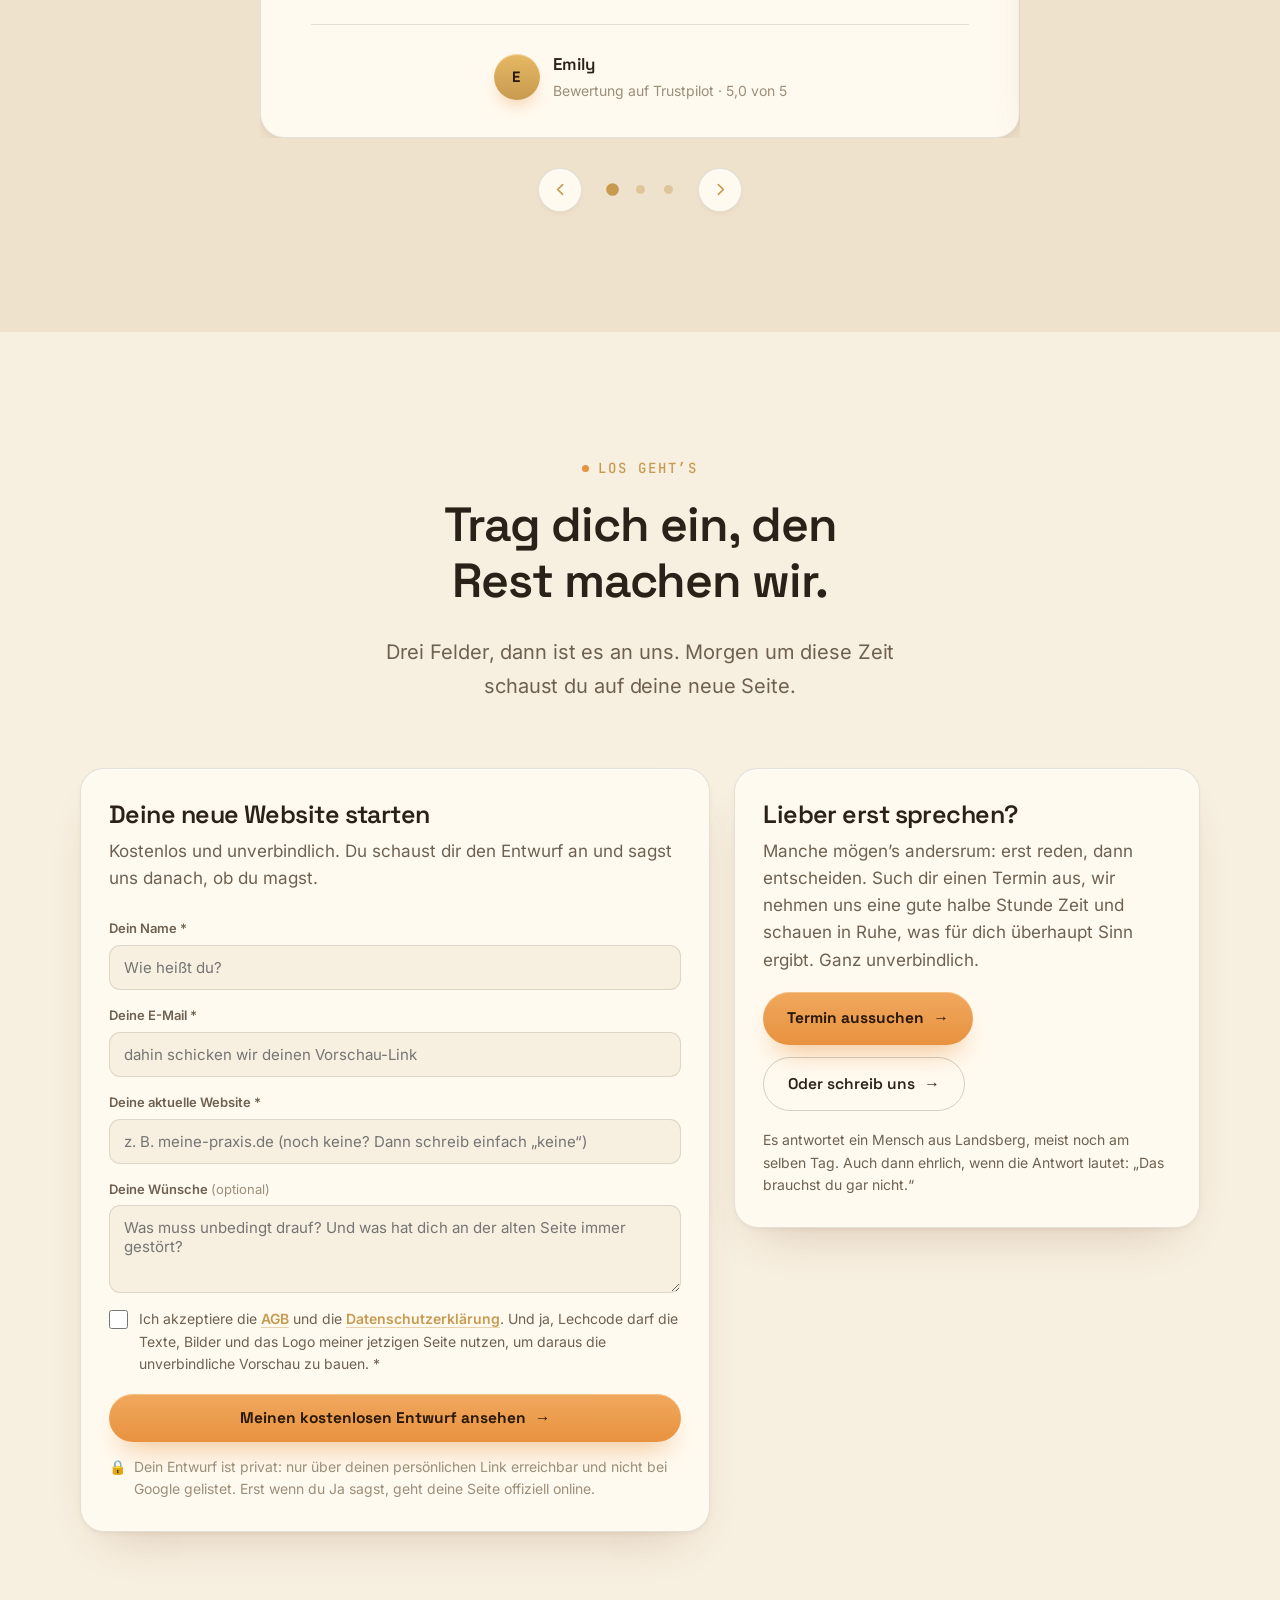
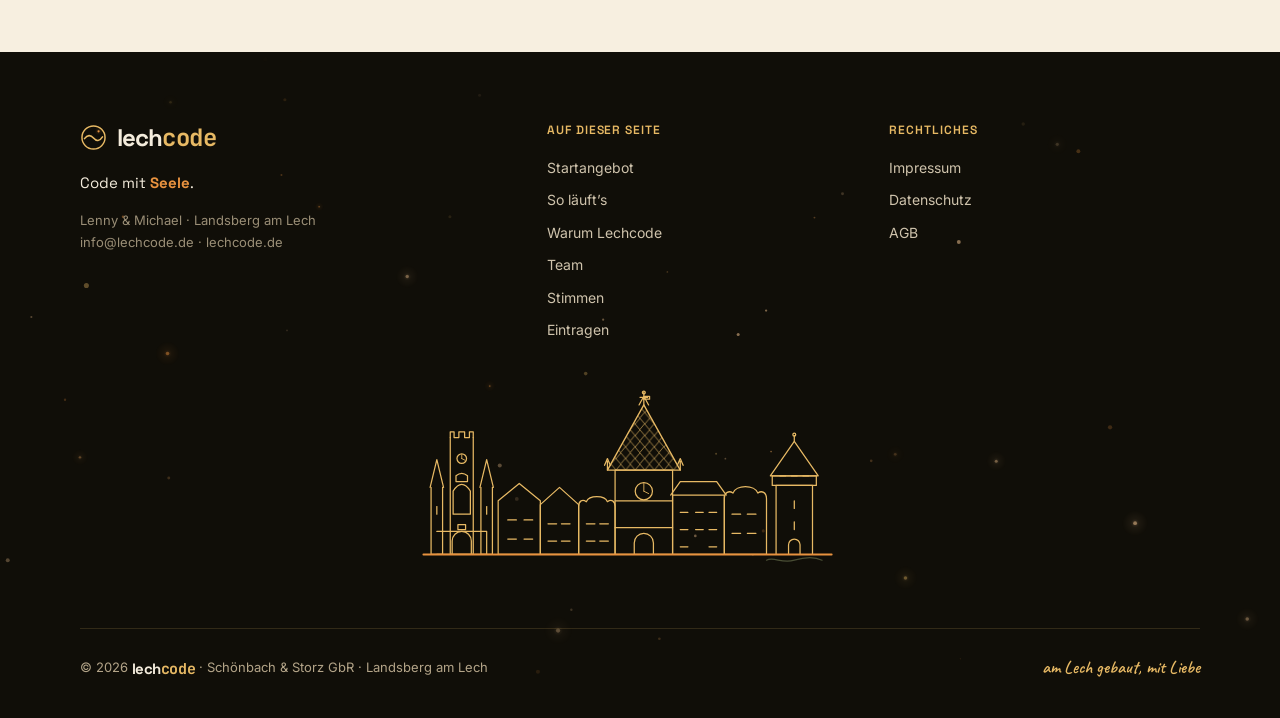
==== commit 919139da: "Meta-Beschreibungen auf die neue Headline gezogen Drei Meta-Beschreibungen und die JSON-LD-Beschreib" ====
--- a/index.html
+++ b/index.html
@@ -30,9 +30,9 @@
   <meta name="robots" content="noindex, nofollow" />
   <link rel="canonical" href="https://lechcode.de/" />
   <title>Neue Website in 24 h · Webdesign aus Landsberg | Lechcode</title>
-  <meta name="description" content="Neue Website in 24 Stunden zum Ansehen. Für Menschen, deren Arbeit anderen guttut. Kostenlos starten, danach 790 € inkl. Umzug. Webdesign aus Landsberg am Lech." />
+  <meta name="description" content="Deine neue Website, morgen schon fertig. Für Menschen, deren Arbeit anderen guttut. Kostenlos starten, danach 790 € inkl. Umzug. Webdesign aus Landsberg am Lech." />
   <meta property="og:title" content="Neue Website in 24 h · Webdesign aus Landsberg | Lechcode" />
-  <meta property="og:description" content="Neue Website in 24 Stunden zum Ansehen. Kostenlos starten, danach 790 € inkl. Umzug. Für Menschen, deren Arbeit anderen guttut. Webdesign aus Landsberg." />
+  <meta property="og:description" content="Deine neue Website, morgen schon fertig. Kostenlos starten, danach 790 € inkl. Umzug. Für Menschen, deren Arbeit anderen guttut. Webdesign aus Landsberg." />
   <meta property="og:type" content="website" />
   <meta property="og:site_name" content="Lechcode" />
   <meta property="og:locale" content="de_DE" />
@@ -43,7 +43,7 @@
   <meta property="og:image:alt" content="Lechcode, Webdesign aus Landsberg am Lech" />
   <meta name="twitter:card" content="summary_large_image" />
   <meta name="twitter:title" content="Neue Website in 24 h · Webdesign aus Landsberg | Lechcode" />
-  <meta name="twitter:description" content="Neue Website in 24 Stunden zum Ansehen. Kostenlos starten, danach 790 € inkl. Umzug. Für Menschen, deren Arbeit anderen guttut. Webdesign aus Landsberg." />
+  <meta name="twitter:description" content="Deine neue Website, morgen schon fertig. Kostenlos starten, danach 790 € inkl. Umzug. Für Menschen, deren Arbeit anderen guttut. Webdesign aus Landsberg." />
   <meta name="twitter:image" content="https://lechcode.de/assets/og.jpg" />
   <meta name="theme-color" content="#16130c" />
   <link rel="icon" href="[data-uri]" />
@@ -750,7 +750,7 @@
         "@id": "https://lechcode.de/#startseite",
         "url": "https://lechcode.de/",
         "name": "Neue Website in 24 h · Webdesign aus Landsberg | Lechcode",
-        "description": "Neue Website in 24 Stunden zum Ansehen. Kostenlos starten, danach 790 € inkl. Umzug. Webdesign aus Landsberg am Lech.",
+        "description": "Deine neue Website, morgen schon fertig. Kostenlos starten, danach 790 € inkl. Umzug. Webdesign aus Landsberg am Lech.",
         "isPartOf": { "@id": "https://lechcode.de/#website" },
         "about": { "@id": "https://lechcode.de/#organisation" },
         "inLanguage": "de-DE"
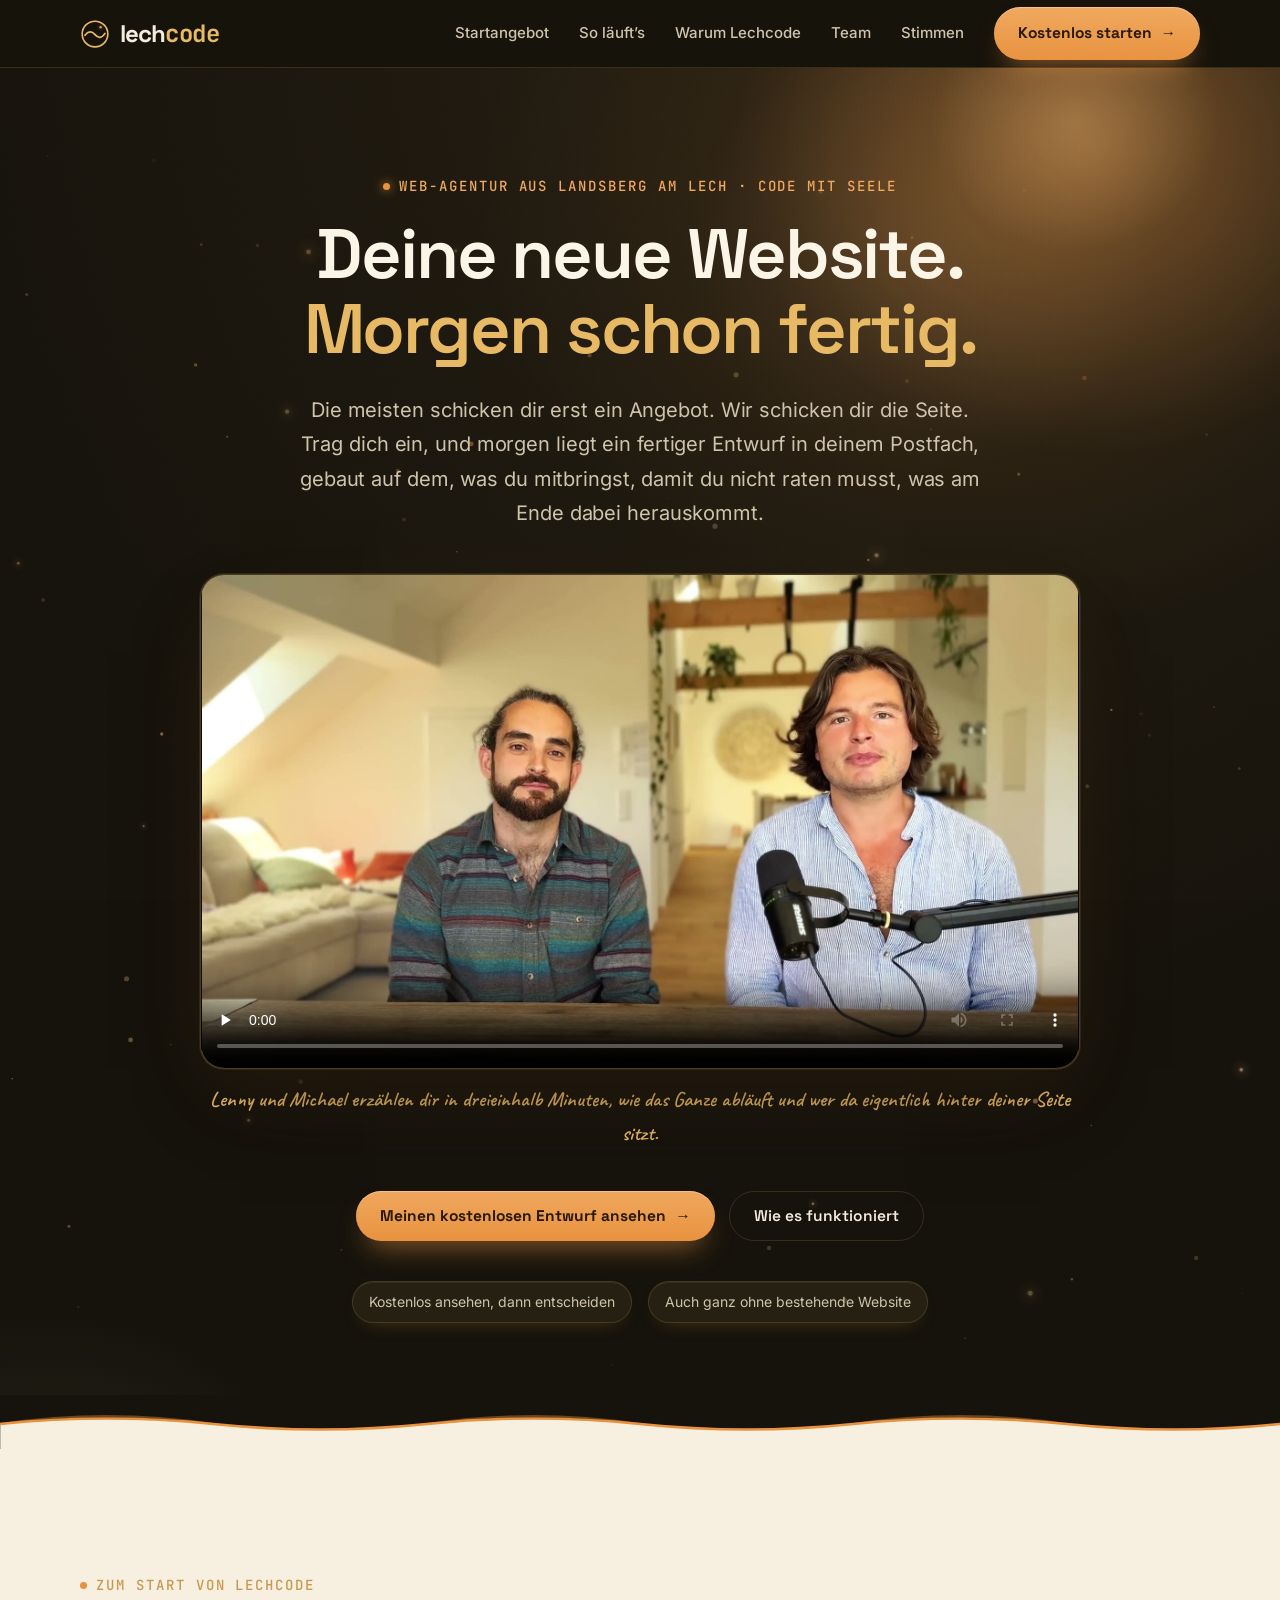
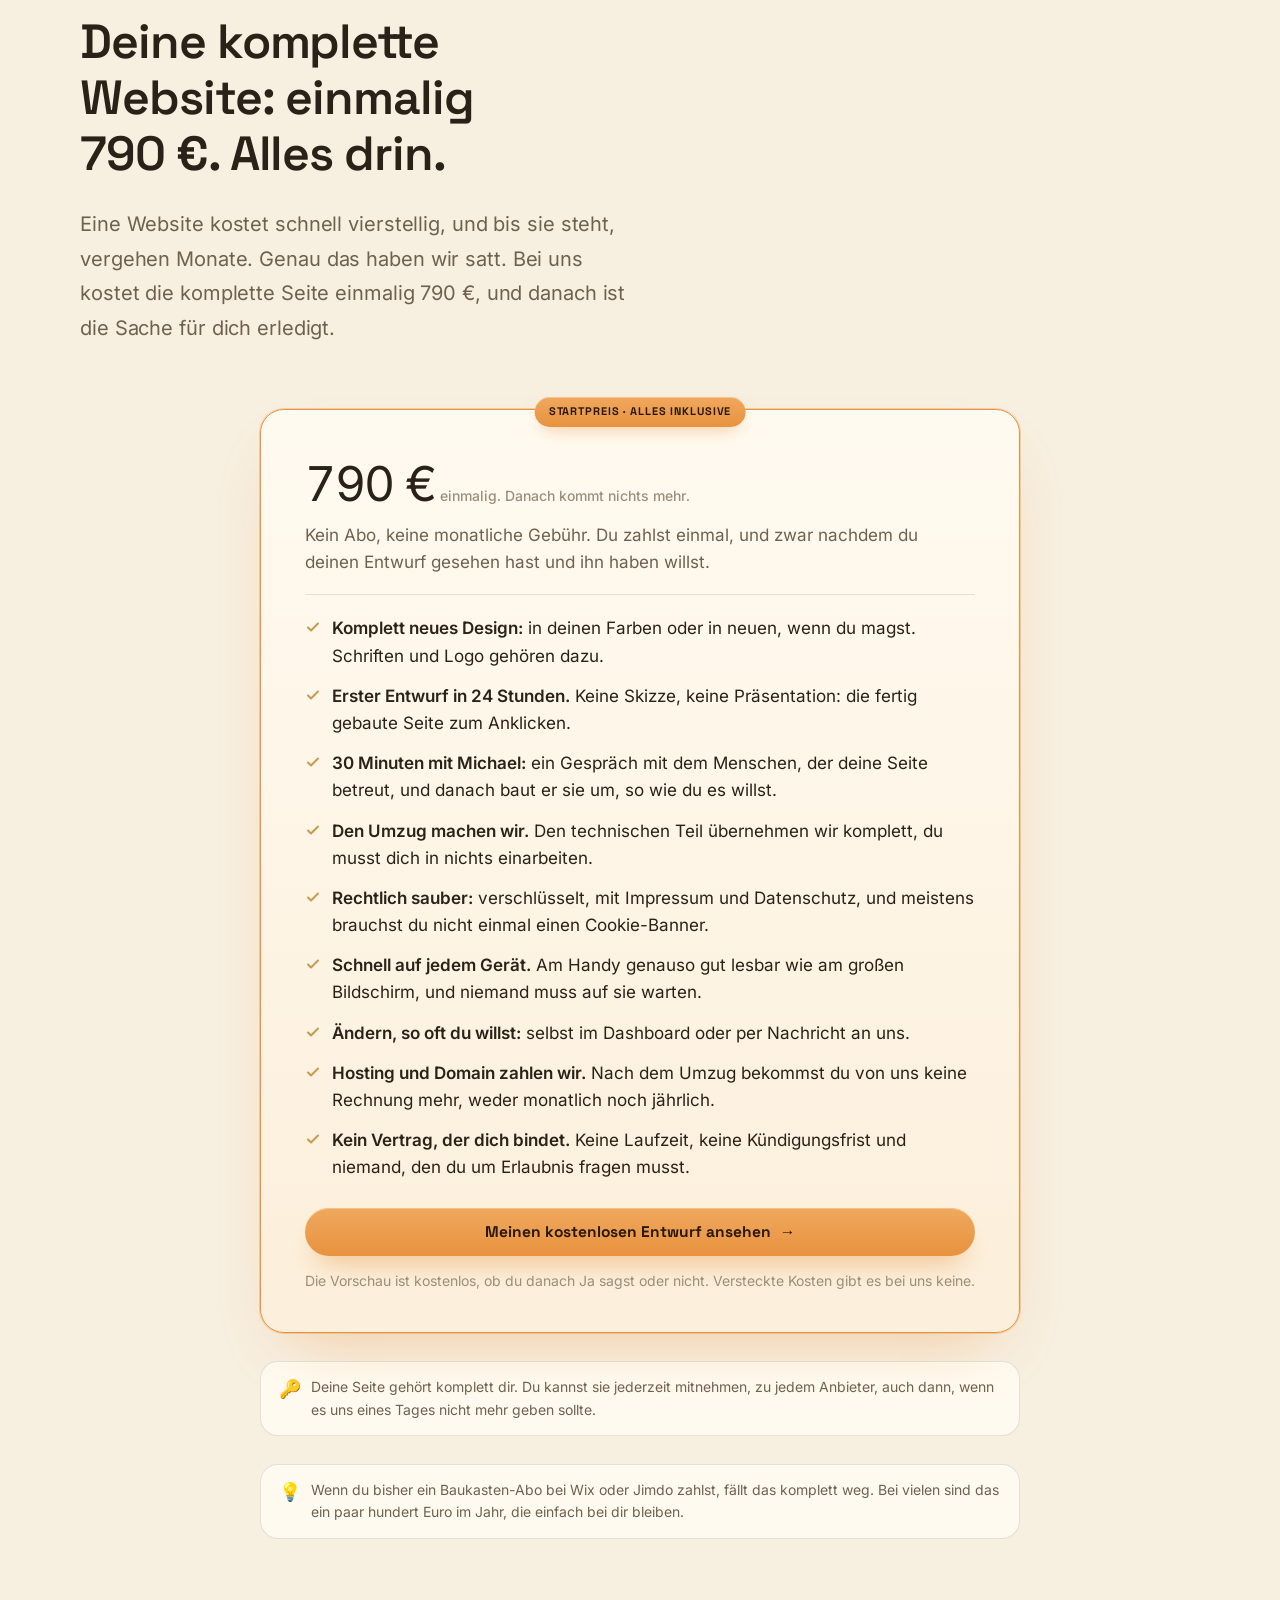
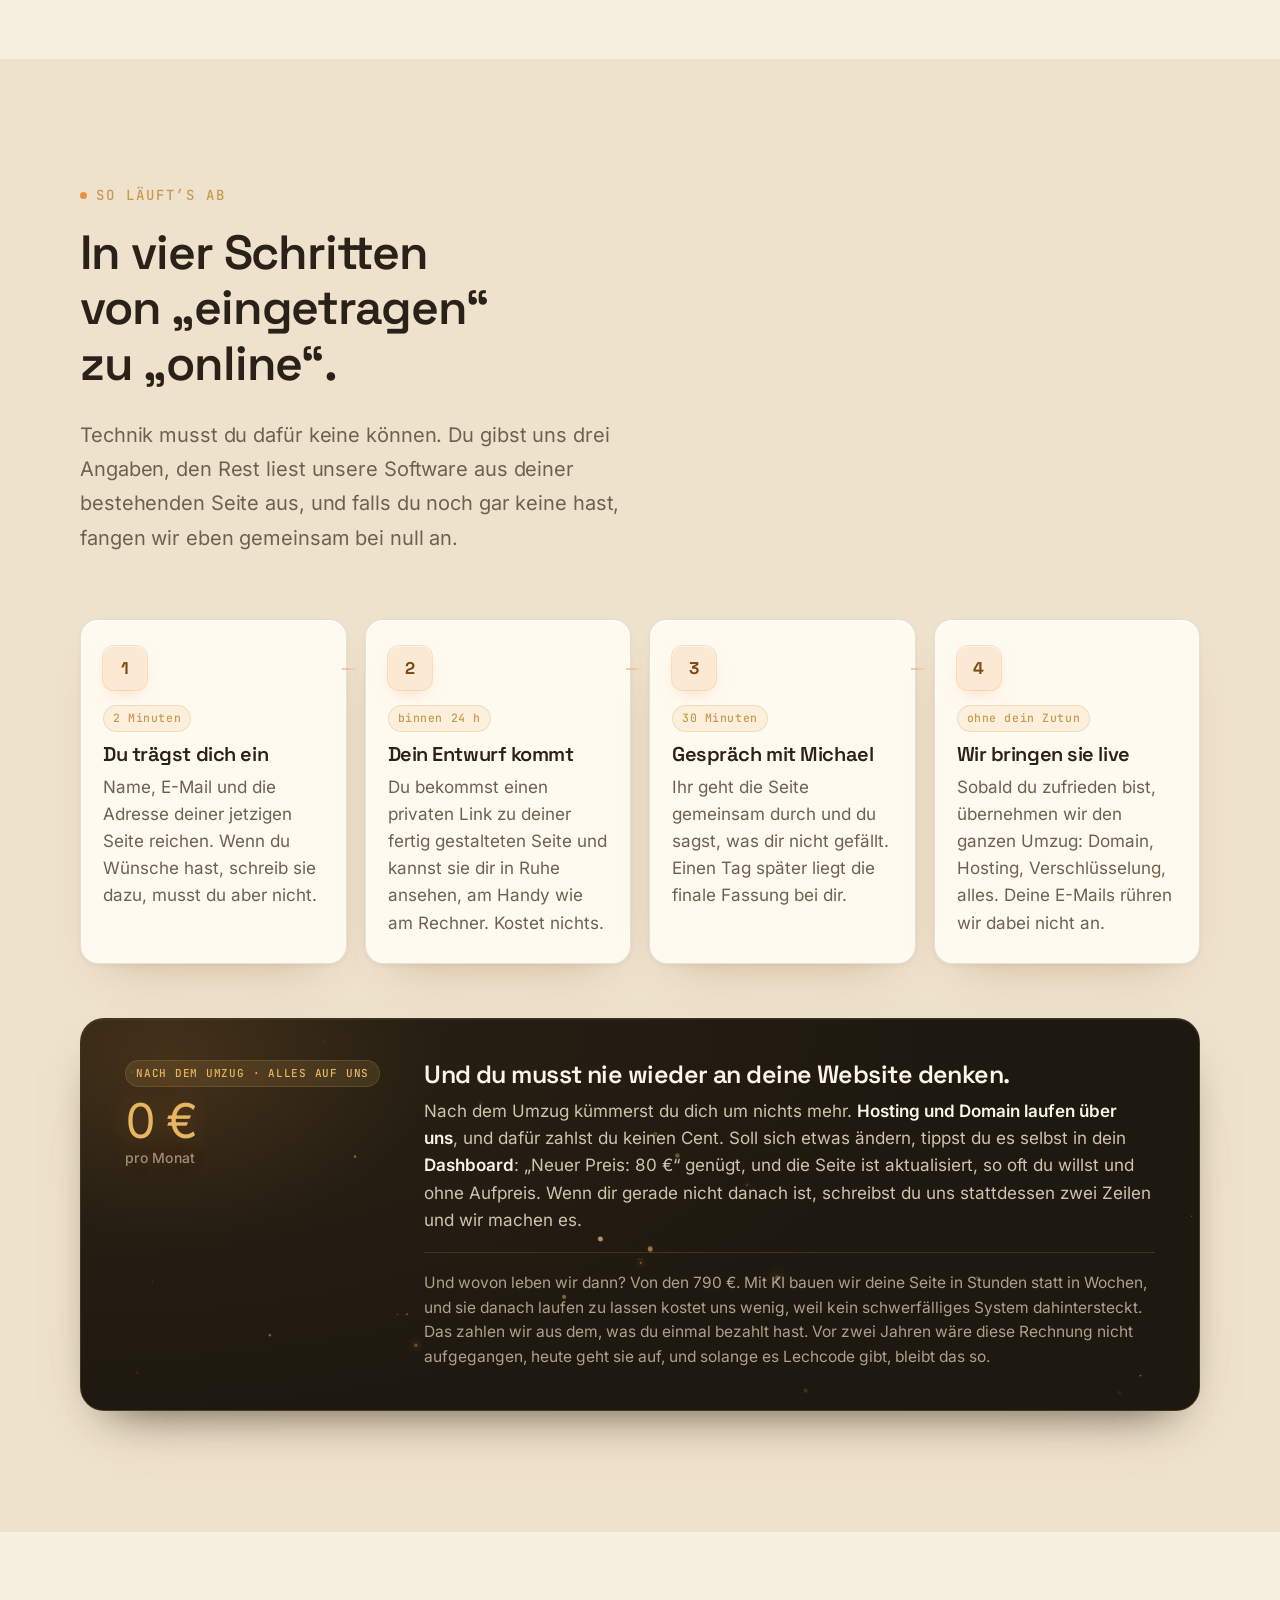
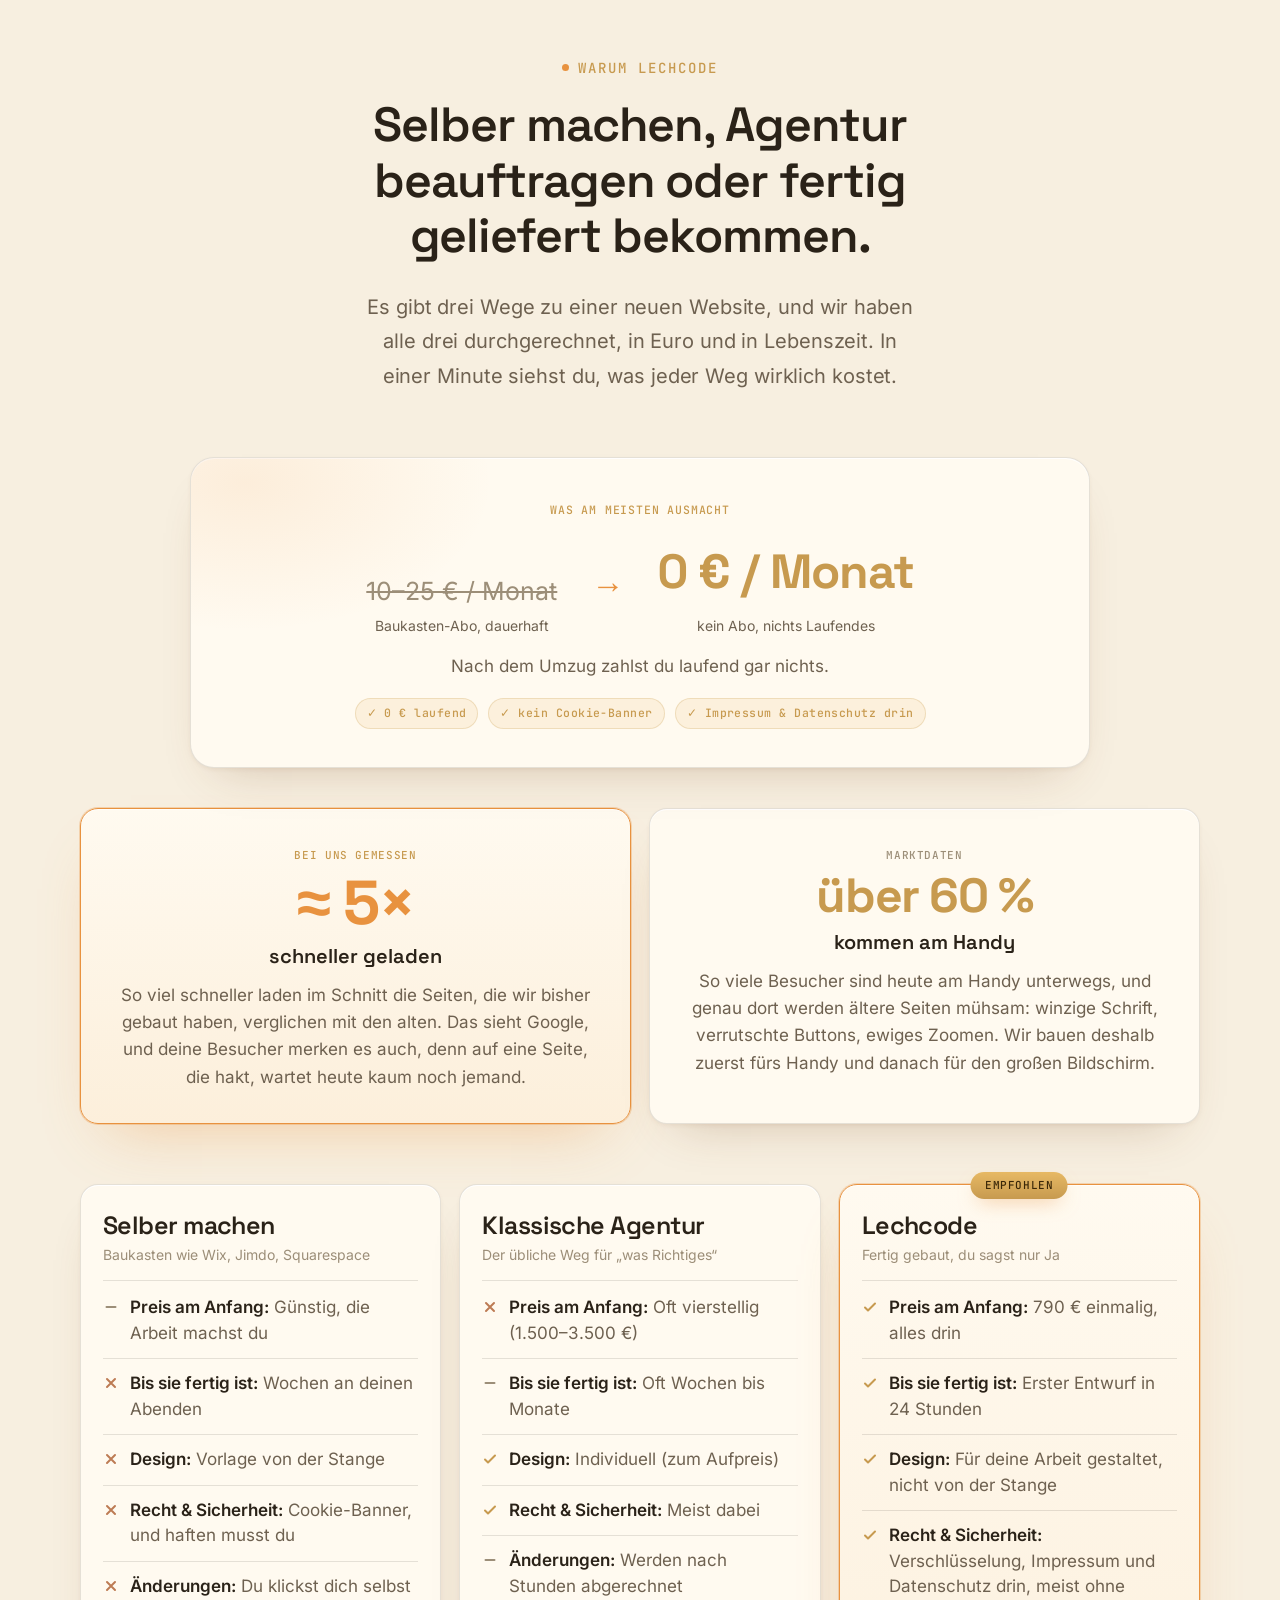
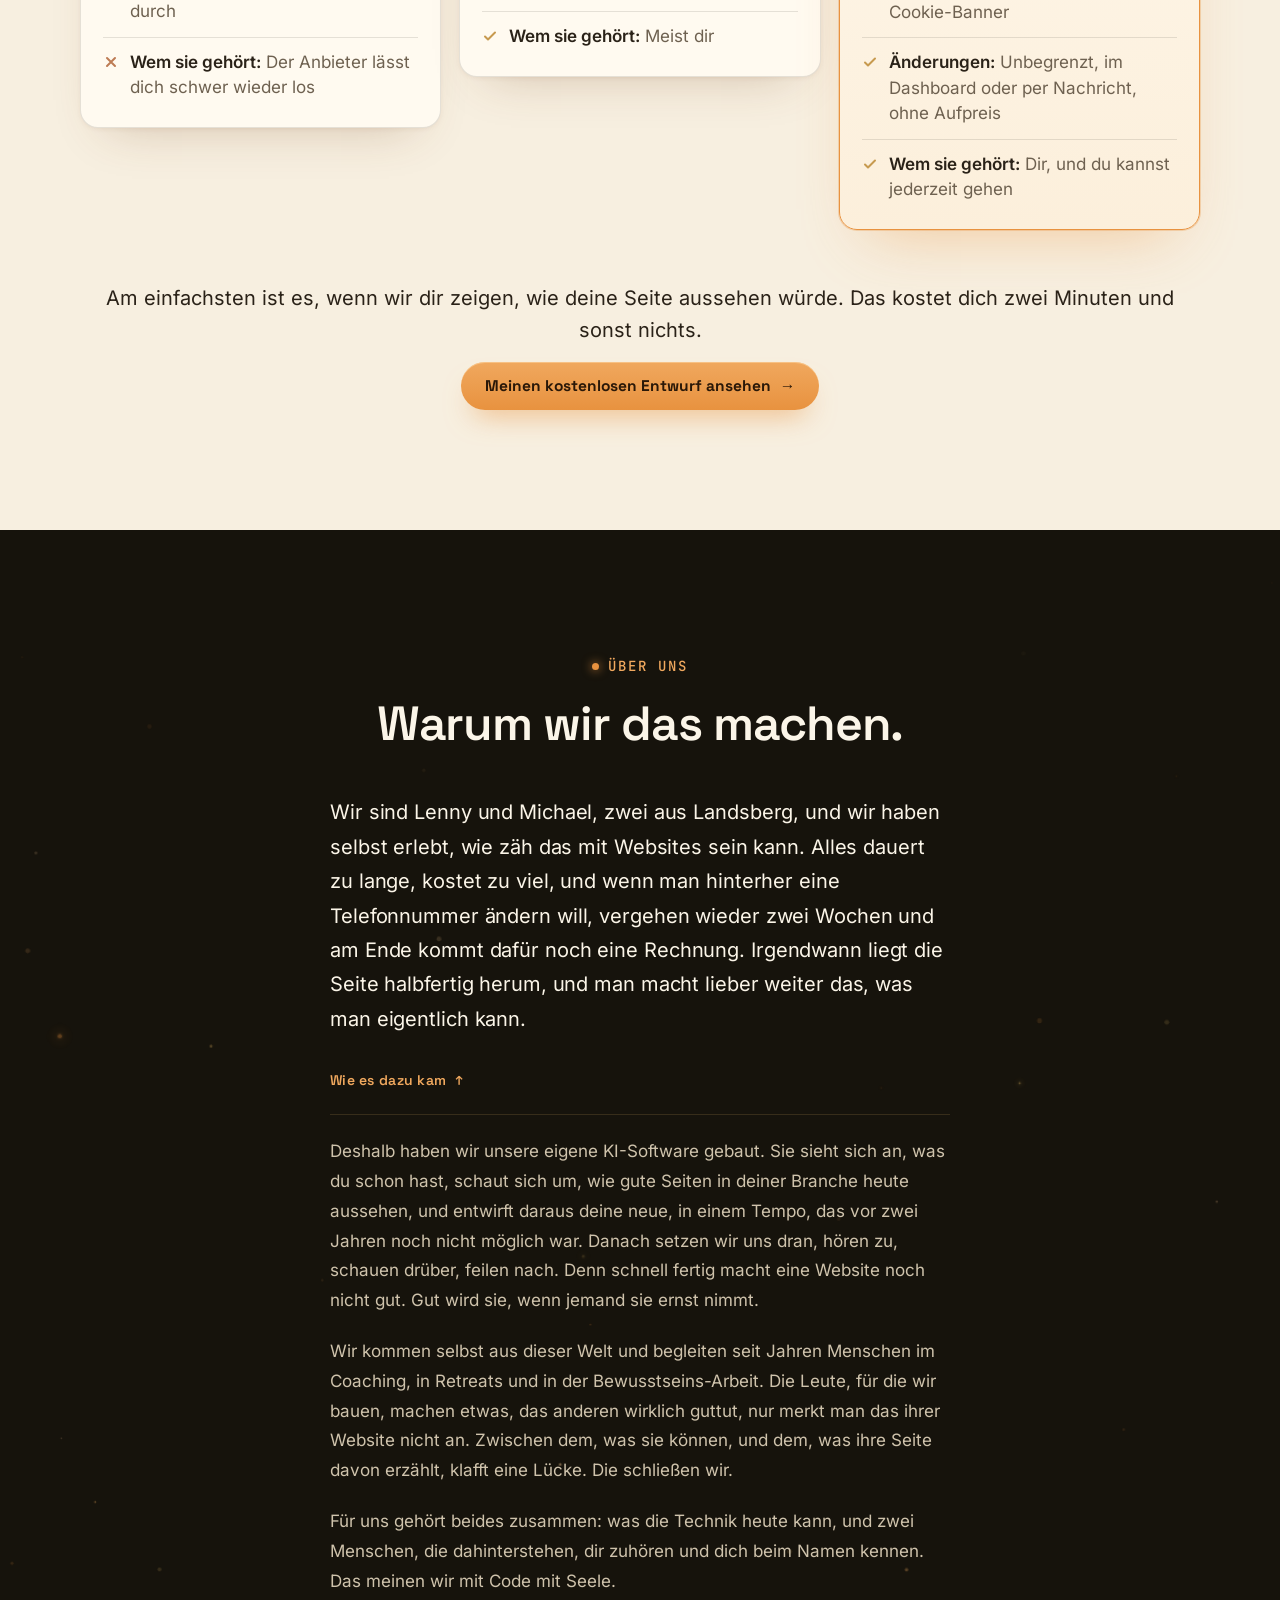
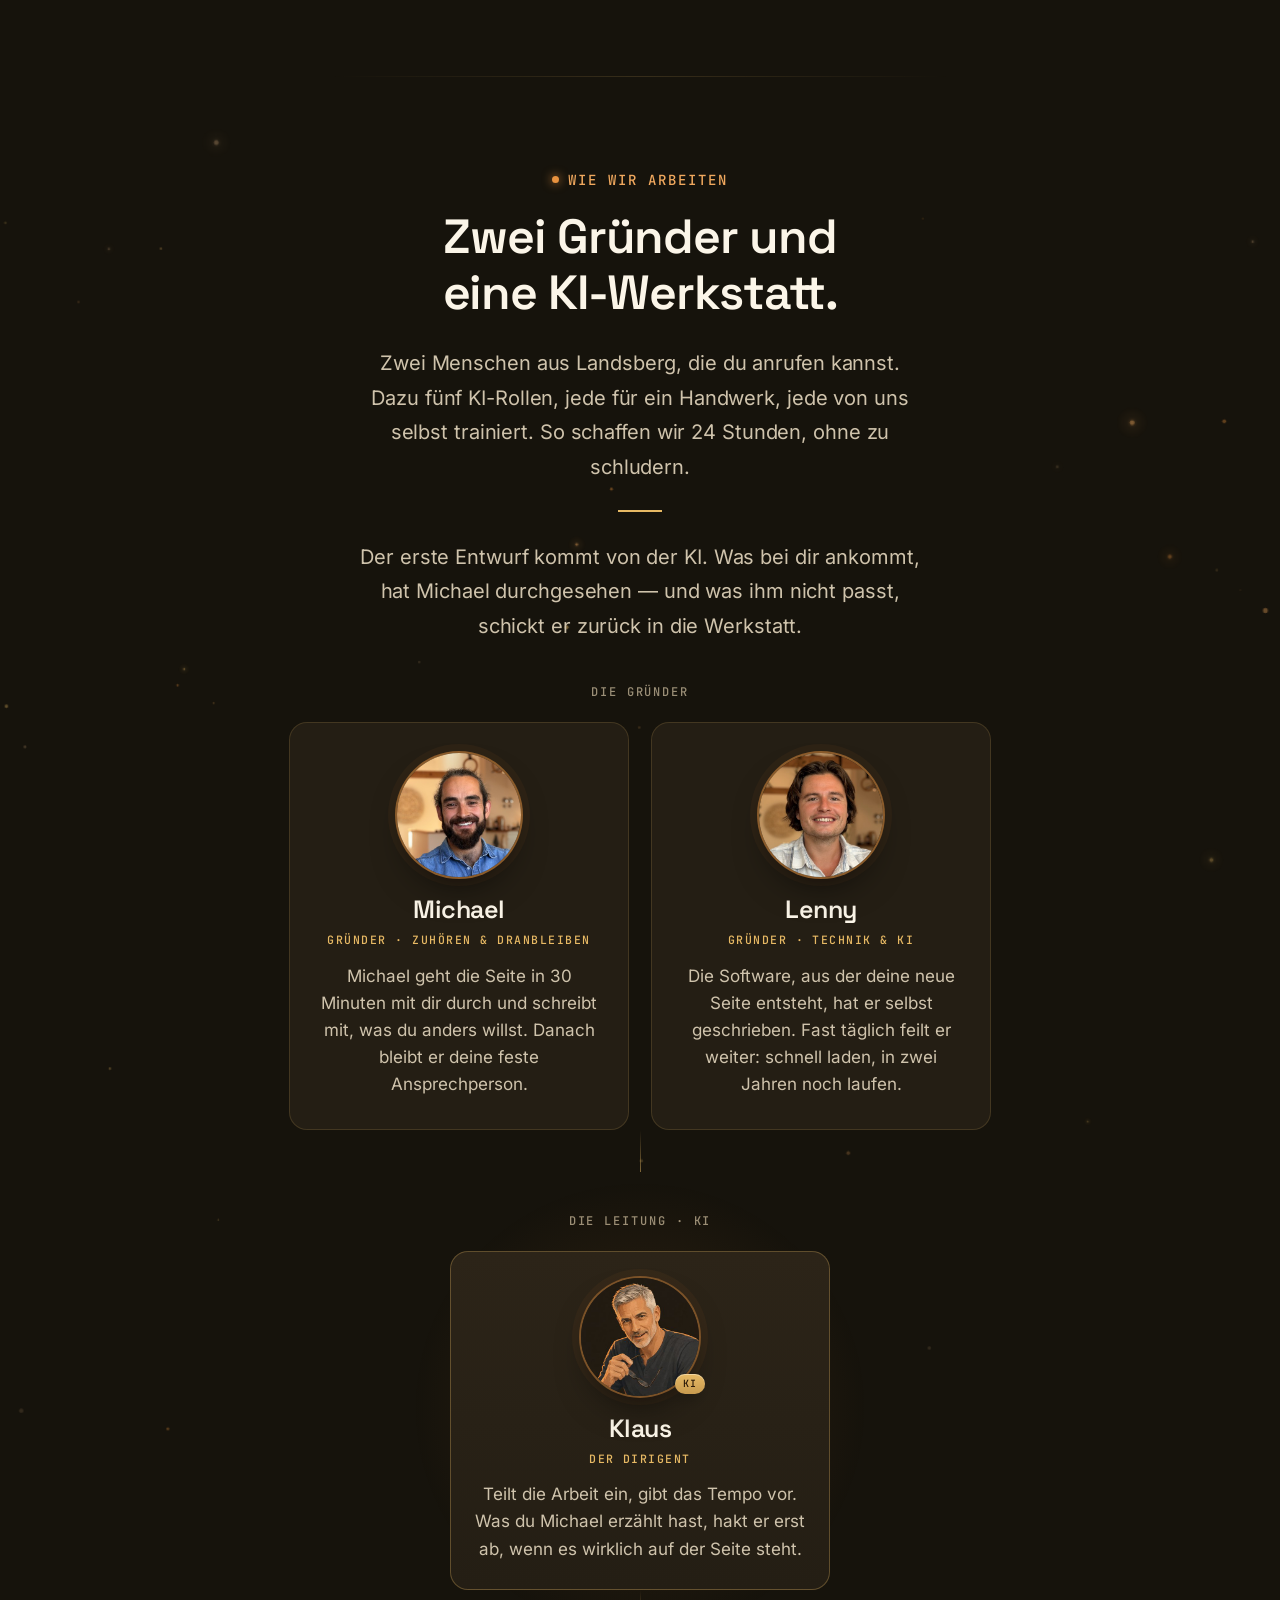
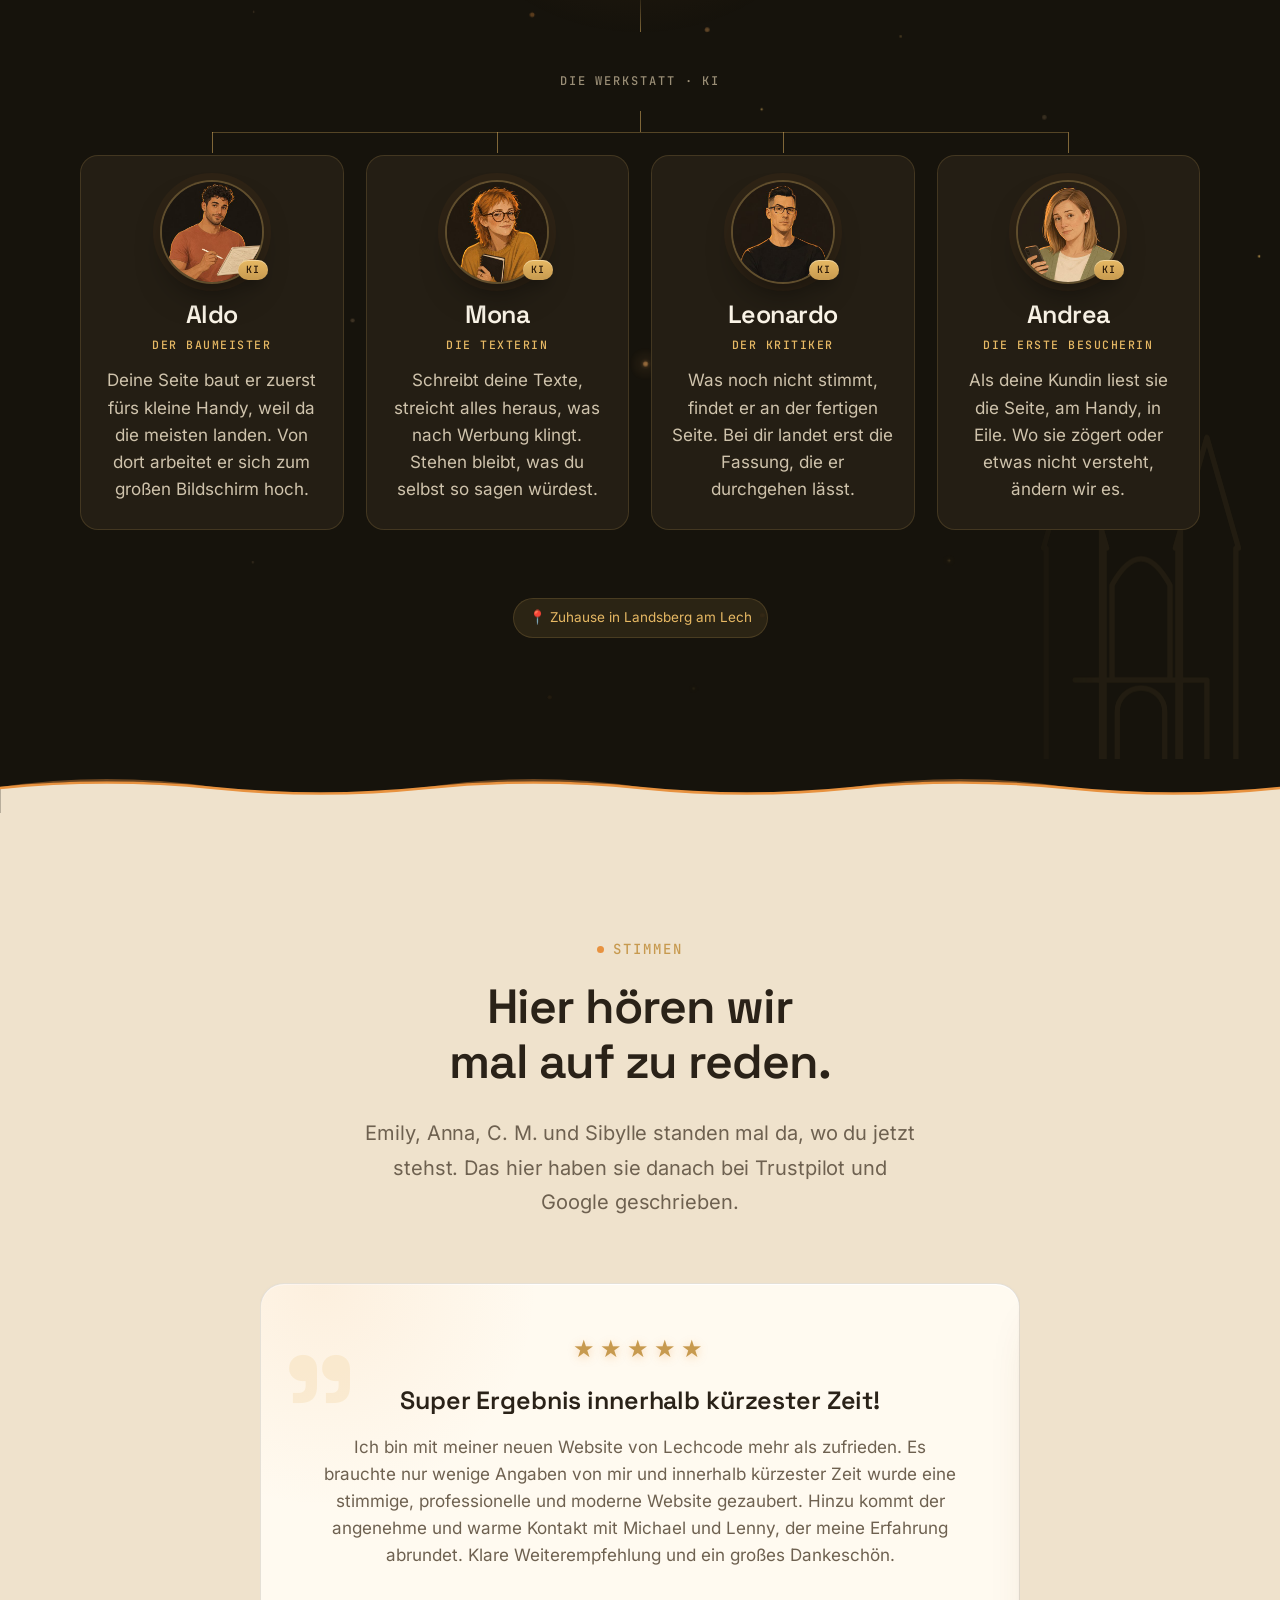
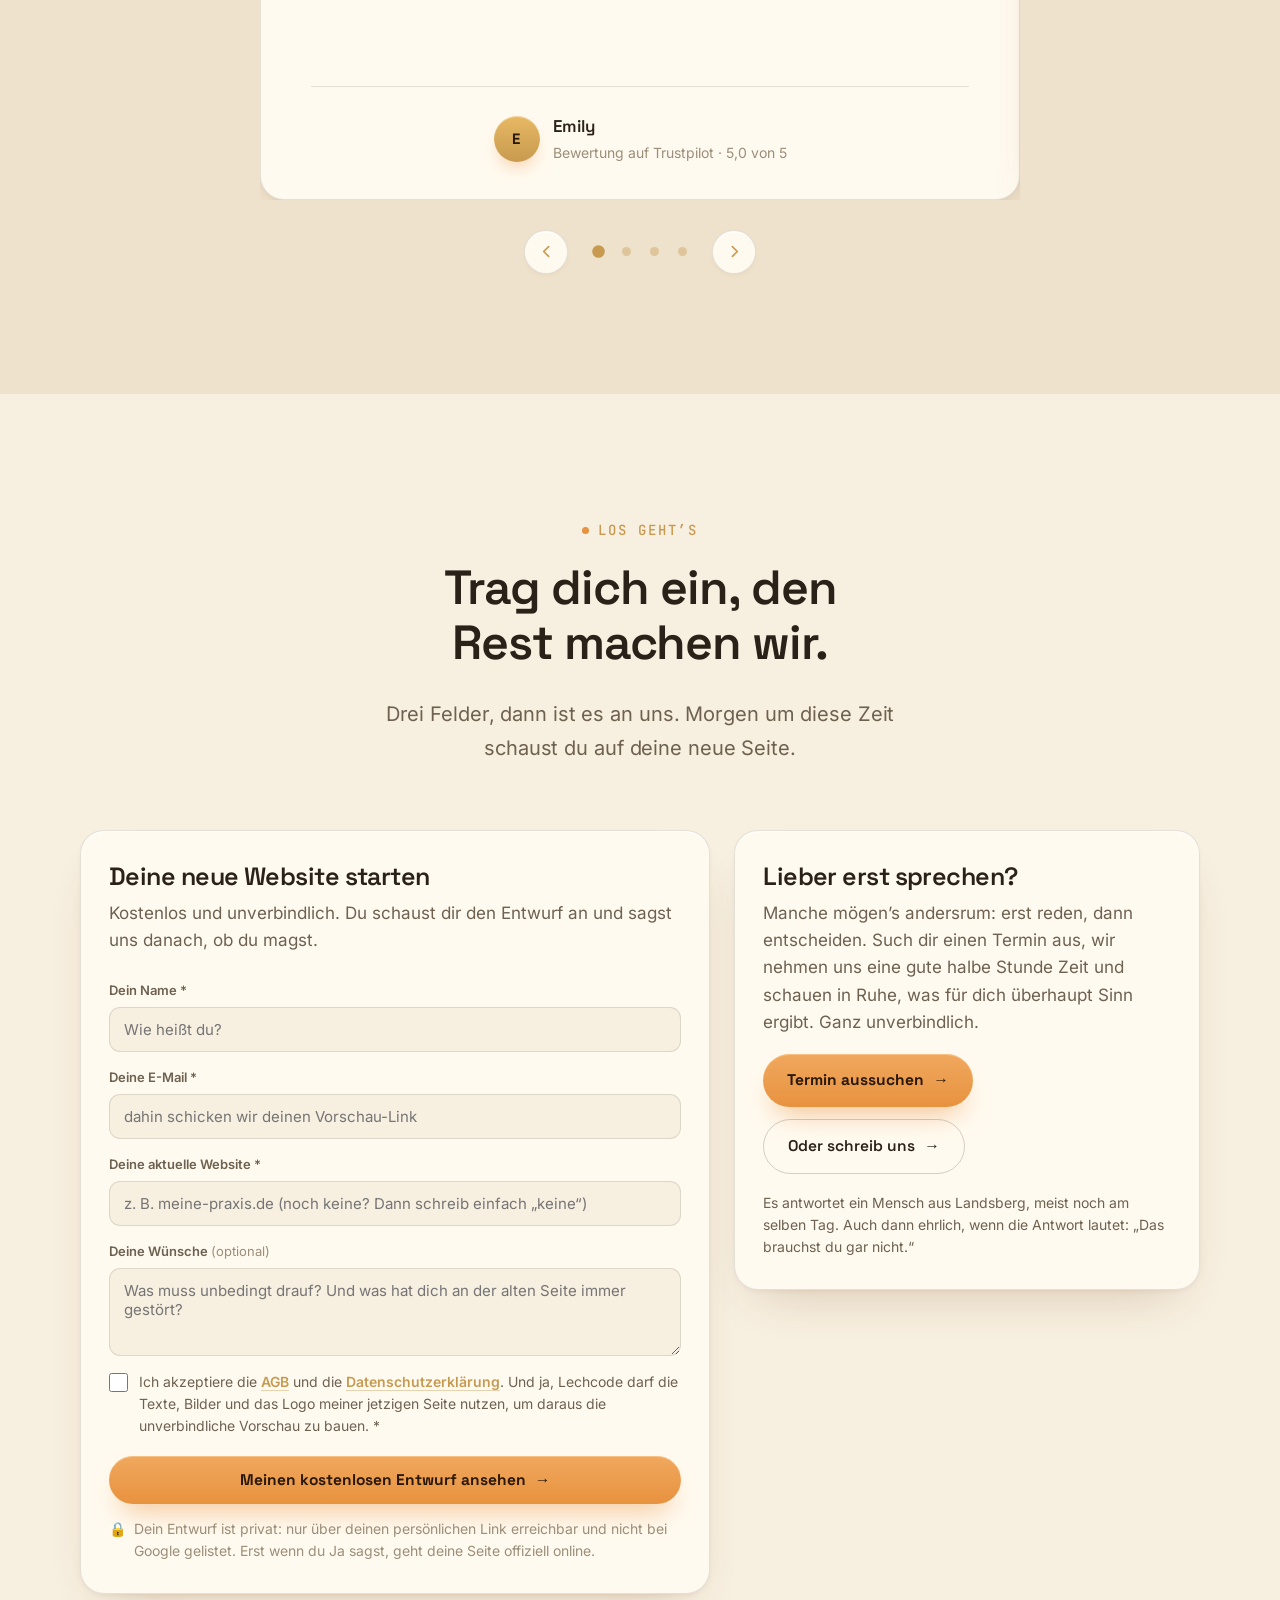
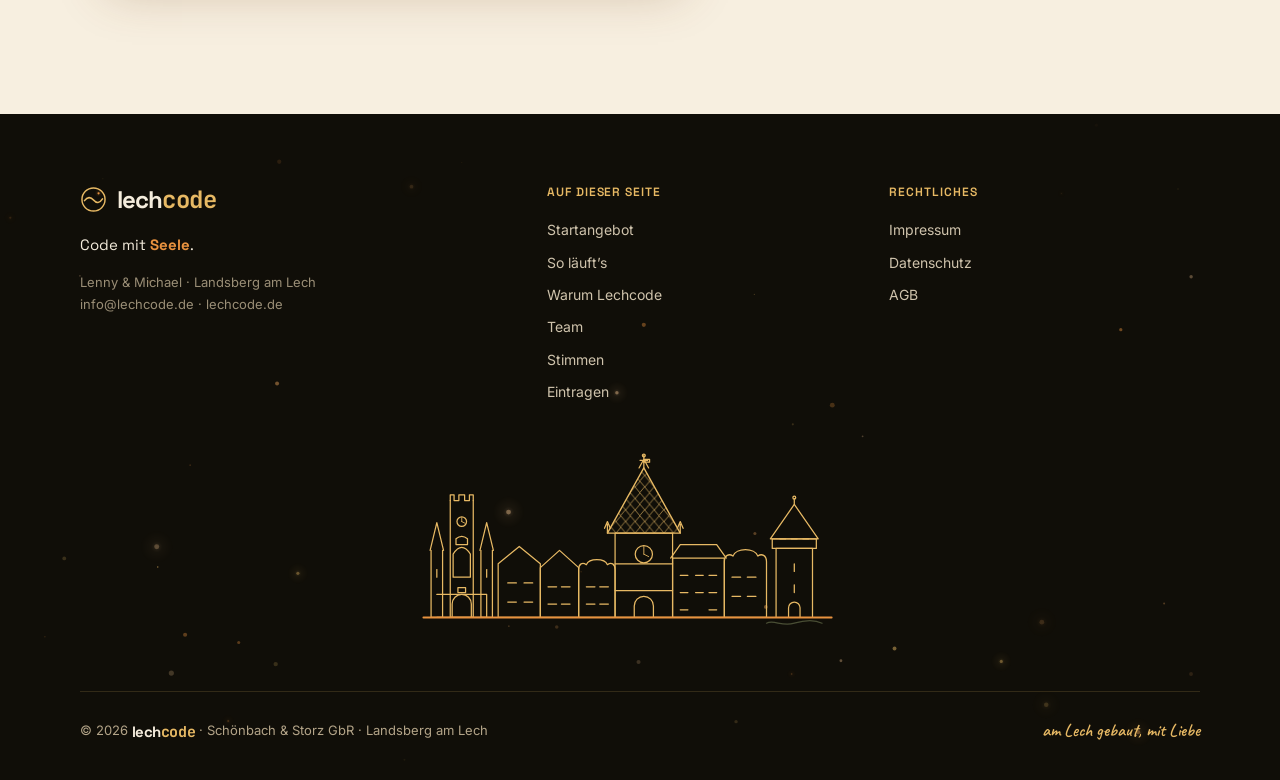
==== commit c97e29d7: "Vierte Kundenstimme: Sibylle Lassmann (Google, 5 Sterne) - Neue Karte im Stimmen-Slider, Text woertl" ====
--- a/index.html
+++ b/index.html
@@ -1075,13 +1075,13 @@
         <div class="sec-head">
           <span class="eyebrow">Stimmen</span>
           <h2>Hier hören wir mal auf zu reden.</h2>
-          <p class="lead">Emily, Anna und C. M. standen mal da, wo du jetzt stehst. Das hier haben sie danach bei Trustpilot und Google geschrieben.</p>
+          <p class="lead">Emily, Anna, C. M. und Sibylle standen mal da, wo du jetzt stehst. Das hier haben sie danach bei Trustpilot und Google geschrieben.</p>
         </div>
 
         <div class="stimmen-slider" tabindex="0" role="group" aria-roledescription="Slider" aria-label="Kundenstimmen von Google und Trustpilot">
           <div class="stimmen-track">
 
-            <figure class="stimme" role="group" aria-roledescription="Bewertung" aria-label="Bewertung 1 von 3">
+            <figure class="stimme" role="group" aria-roledescription="Bewertung" aria-label="Bewertung 1 von 4">
               <span class="stimme-mark" aria-hidden="true">„</span>
               <div class="stimme-stars" role="img" aria-label="5 von 5 Sternen">★★★★★</div>
               <blockquote class="stimme-quote">Super Ergebnis innerhalb kürzester Zeit!</blockquote>
@@ -1092,7 +1092,7 @@
               </figcaption>
             </figure>
 
-            <figure class="stimme" role="group" aria-roledescription="Bewertung" aria-label="Bewertung 2 von 3">
+            <figure class="stimme" role="group" aria-roledescription="Bewertung" aria-label="Bewertung 2 von 4">
               <span class="stimme-mark" aria-hidden="true">„</span>
               <div class="stimme-stars" role="img" aria-label="5 von 5 Sternen">★★★★★</div>
               <blockquote class="stimme-quote">Meine Erwartungen sogar übertroffen.</blockquote>
@@ -1103,7 +1103,7 @@
               </figcaption>
             </figure>
 
-            <figure class="stimme" role="group" aria-roledescription="Bewertung" aria-label="Bewertung 3 von 3">
+            <figure class="stimme" role="group" aria-roledescription="Bewertung" aria-label="Bewertung 3 von 4">
               <span class="stimme-mark" aria-hidden="true">„</span>
               <div class="stimme-stars" role="img" aria-label="5 von 5 Sternen">★★★★★</div>
               <blockquote class="stimme-quote">Ich bin begeistert von Lechcode.</blockquote>
@@ -1114,6 +1114,17 @@
               </figcaption>
             </figure>
 
+            <figure class="stimme" role="group" aria-roledescription="Bewertung" aria-label="Bewertung 4 von 4">
+              <span class="stimme-mark" aria-hidden="true">„</span>
+              <div class="stimme-stars" role="img" aria-label="5 von 5 Sternen">★★★★★</div>
+              <blockquote class="stimme-quote">Großartiges Ergebnis, schnell und absolut unkompliziert.</blockquote>
+              <p class="stimme-more">Ich habe meine Website erstellen lassen und bin wirklich total zufrieden. Die Zusammenarbeit war von Anfang an unkompliziert, menschlich und sehr angenehm. Alles wurde superschnell umgesetzt, klar strukturiert und präzise auf meine Wünsche angepasst. Änderungswünsche wurden ernst genommen und direkt eingearbeitet, ohne lange Umwege oder komplizierte Abstimmungen. Das Ergebnis ist großartig: professionell, stimmig, persönlich und genau so, wie ich es mir gewünscht habe. Ich kann Lechcode zu 100&nbsp;% weiterempfehlen. Das Ergebnis spricht für sich.</p>
+              <figcaption class="stimme-by">
+                <span class="stimme-av" aria-hidden="true">SL</span>
+                <span class="stimme-wer"><b>Sibylle Laßmann</b><small>Bewertung auf Google · 5,0 von 5</small></span>
+              </figcaption>
+            </figure>
+
           </div>
 
           <div class="stimmen-ctrl">
@@ -1124,6 +1135,7 @@
               <button type="button" class="stimmen-dot" aria-label="Zur Bewertung 1"></button>
               <button type="button" class="stimmen-dot" aria-label="Zur Bewertung 2"></button>
               <button type="button" class="stimmen-dot" aria-label="Zur Bewertung 3"></button>
+              <button type="button" class="stimmen-dot" aria-label="Zur Bewertung 4"></button>
             </div>
             <button type="button" class="stimmen-arrow next" aria-label="Nächste Stimme">
               <svg viewBox="0 0 24 24" fill="none" stroke="currentColor" stroke-width="2.4" stroke-linecap="round" stroke-linejoin="round" aria-hidden="true"><path d="M9 5l7 7-7 7"/></svg>
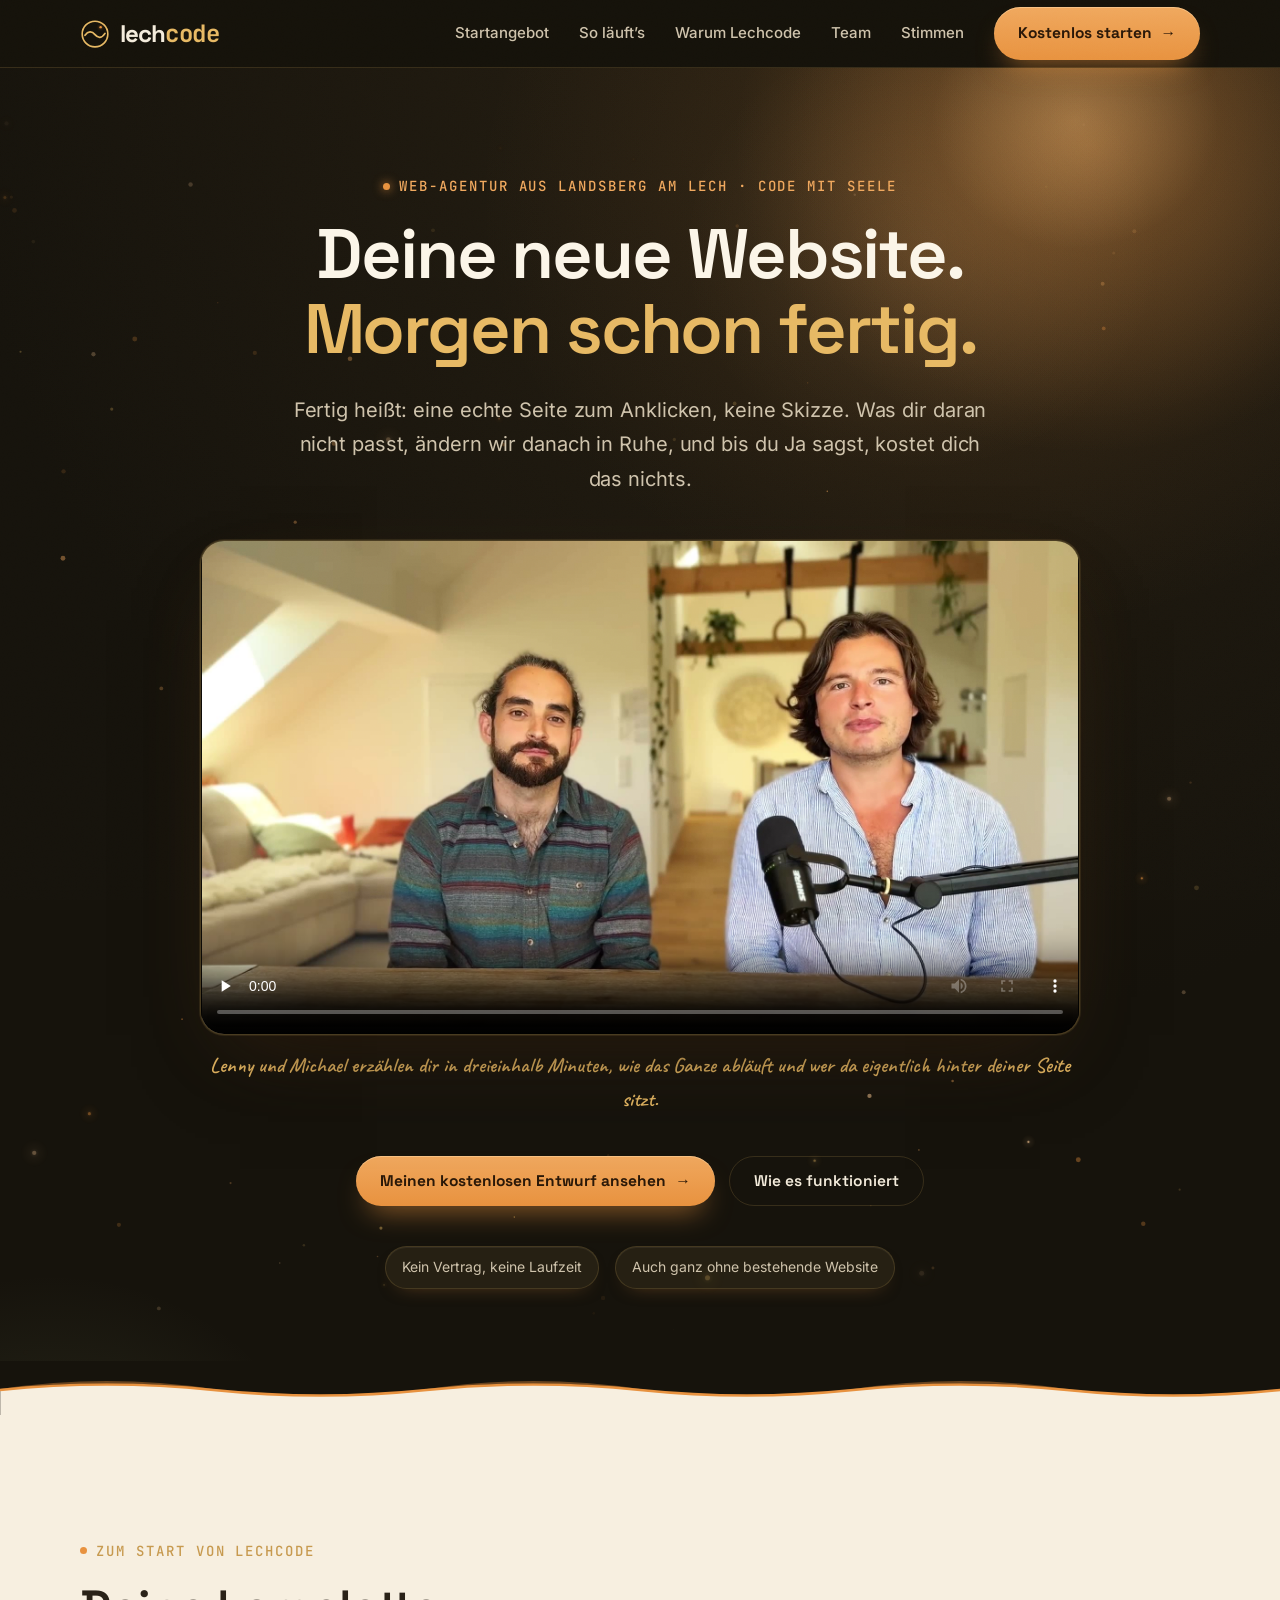
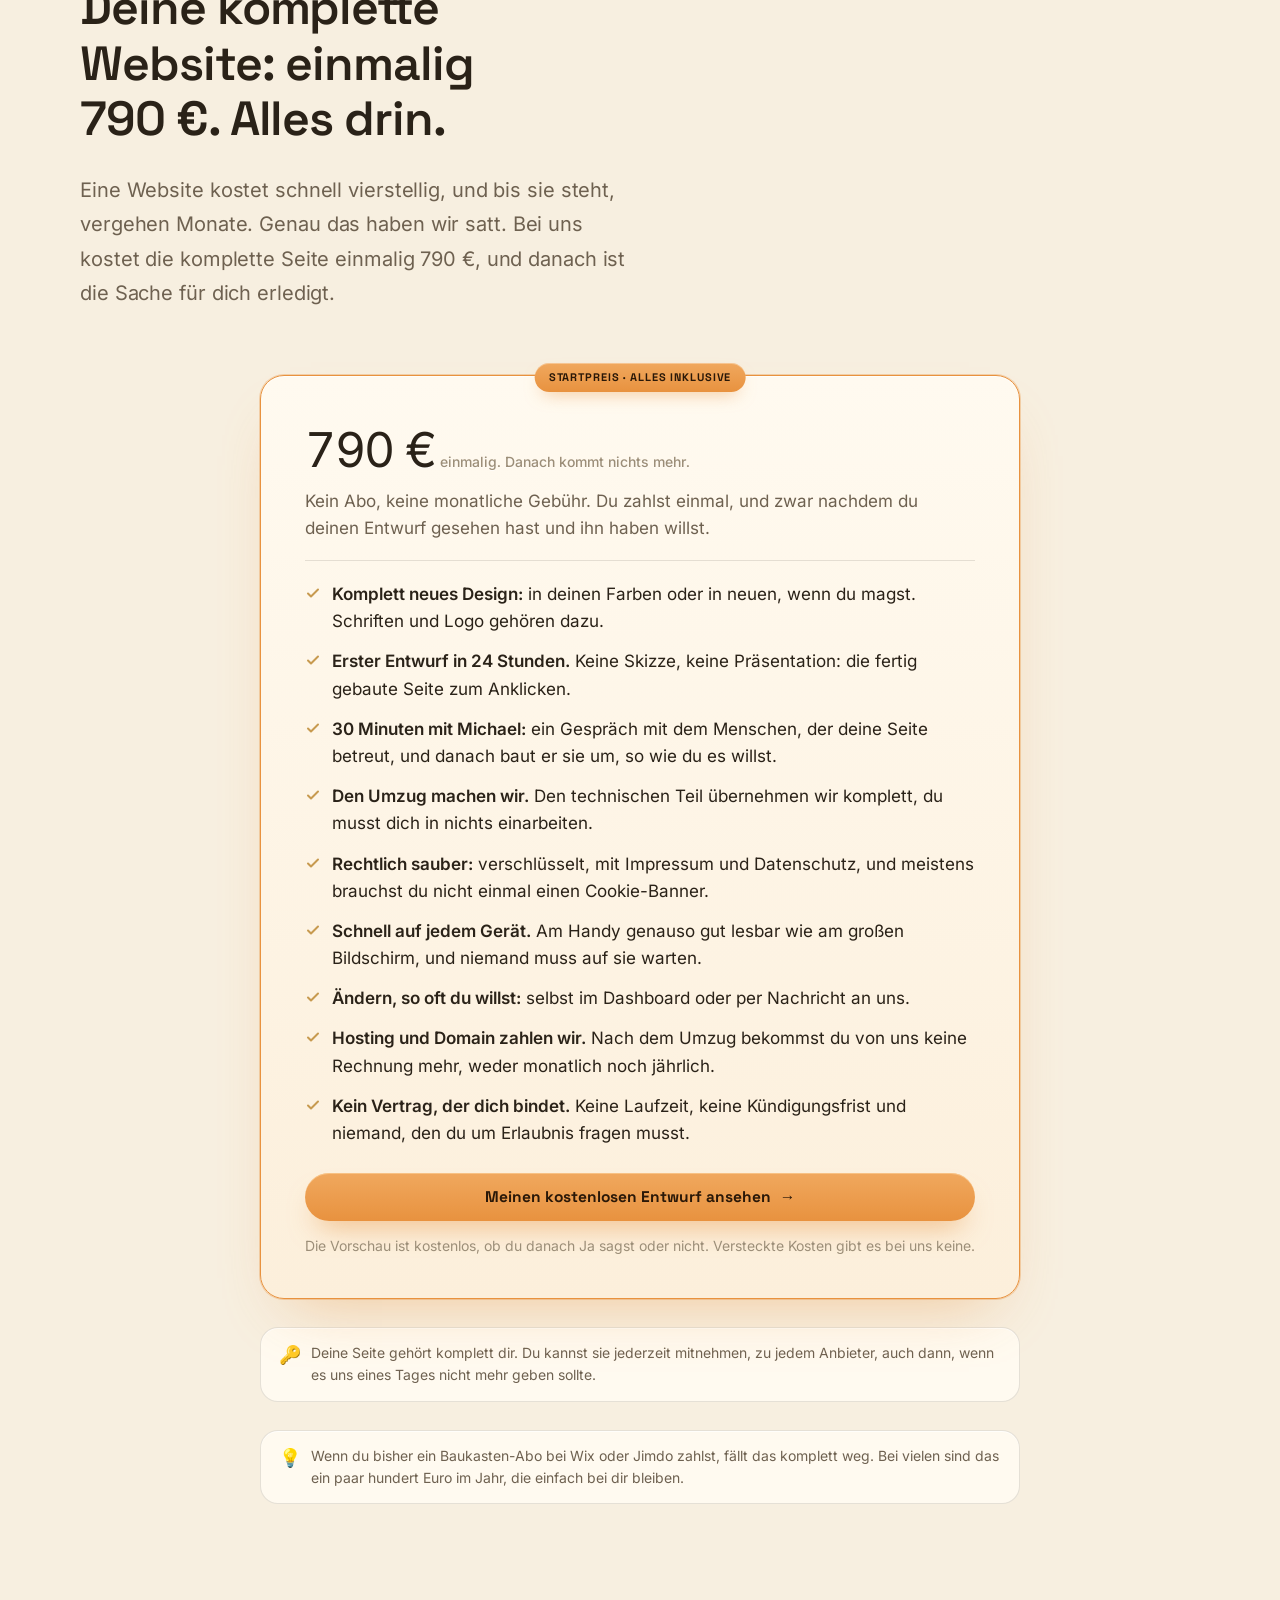
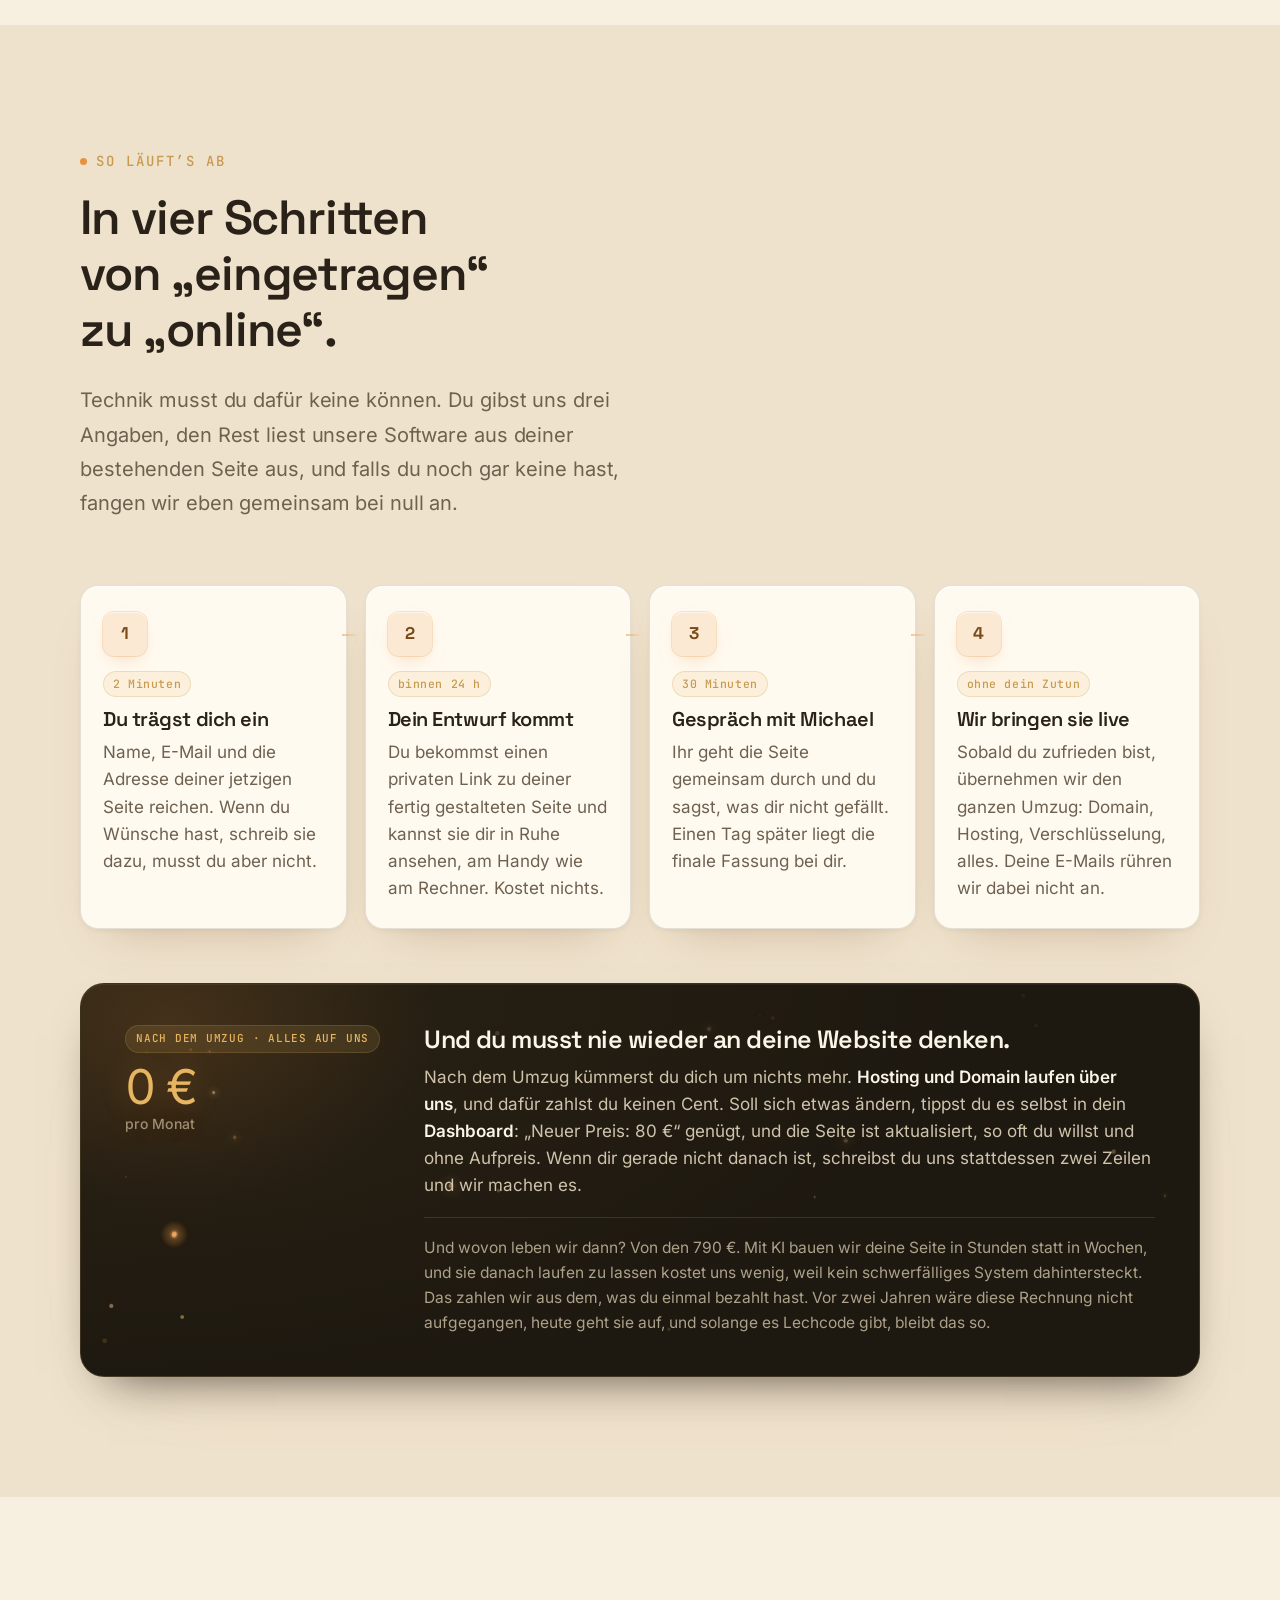
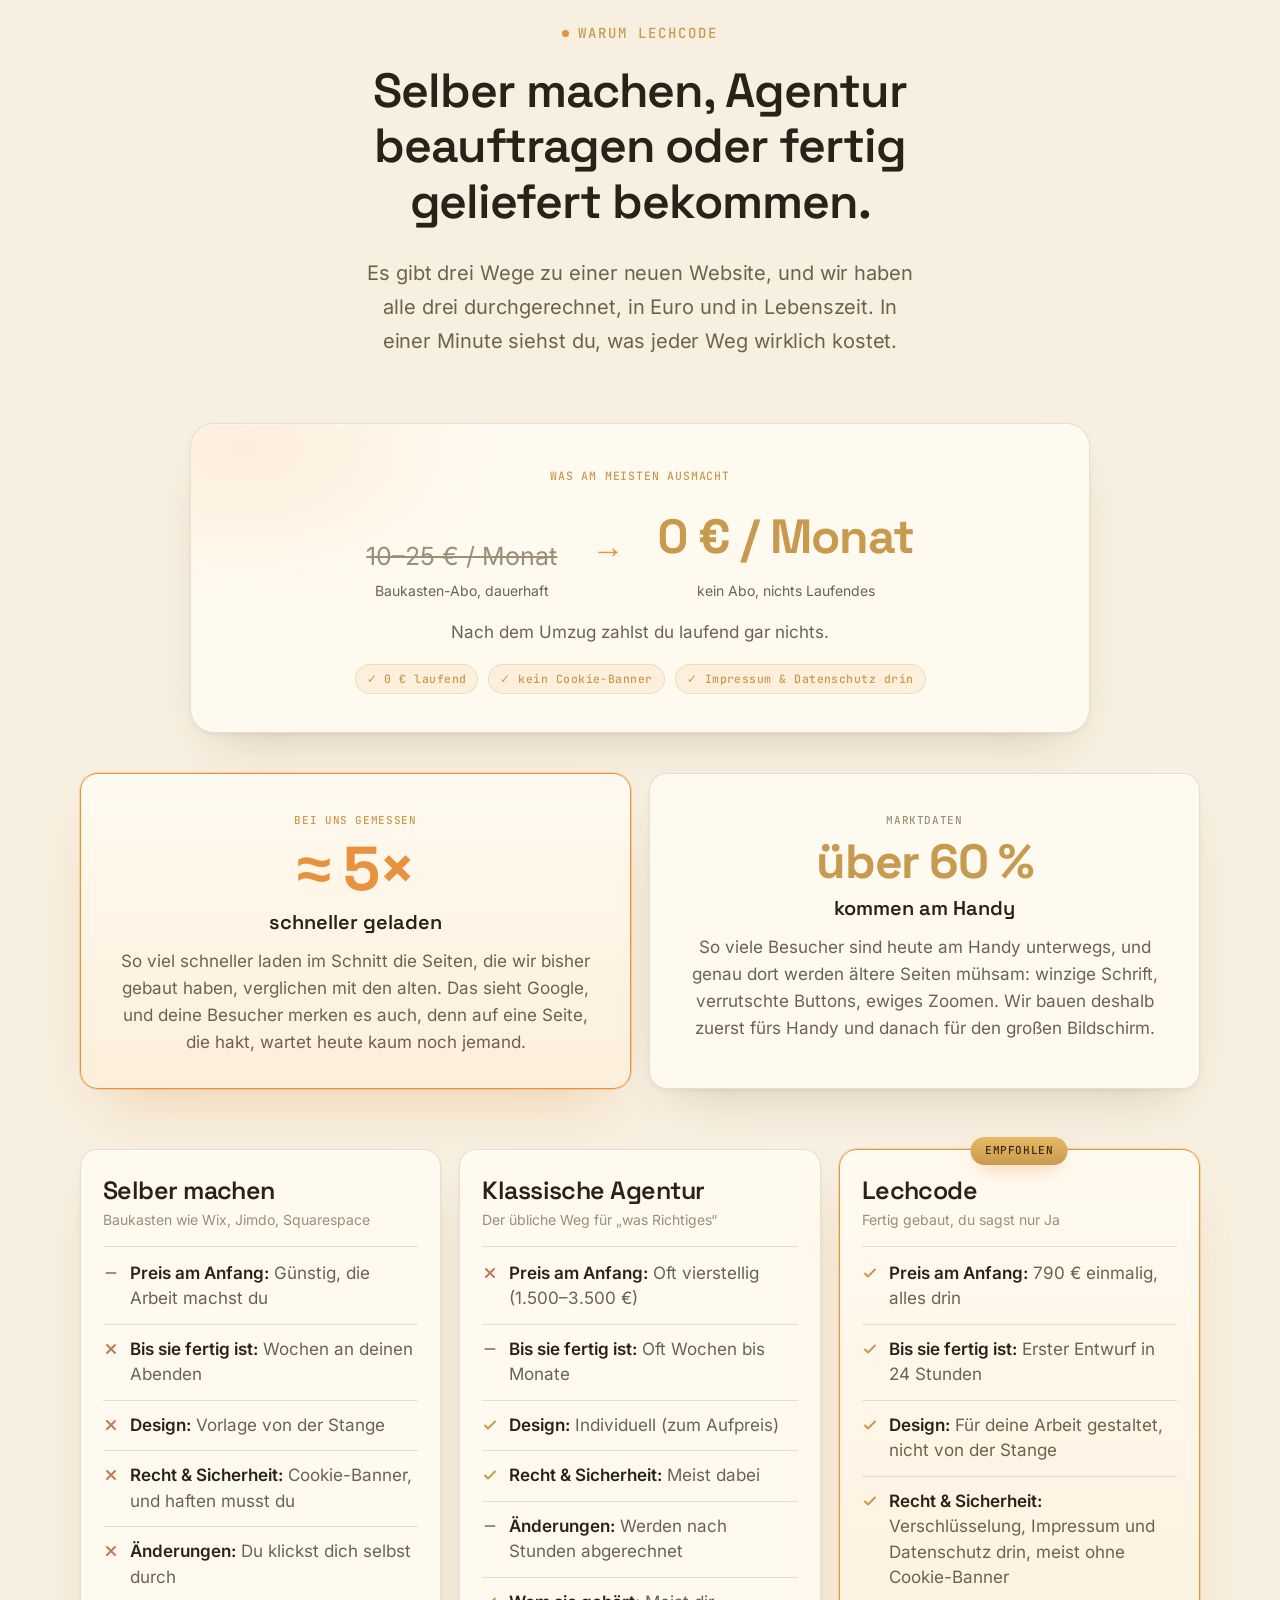
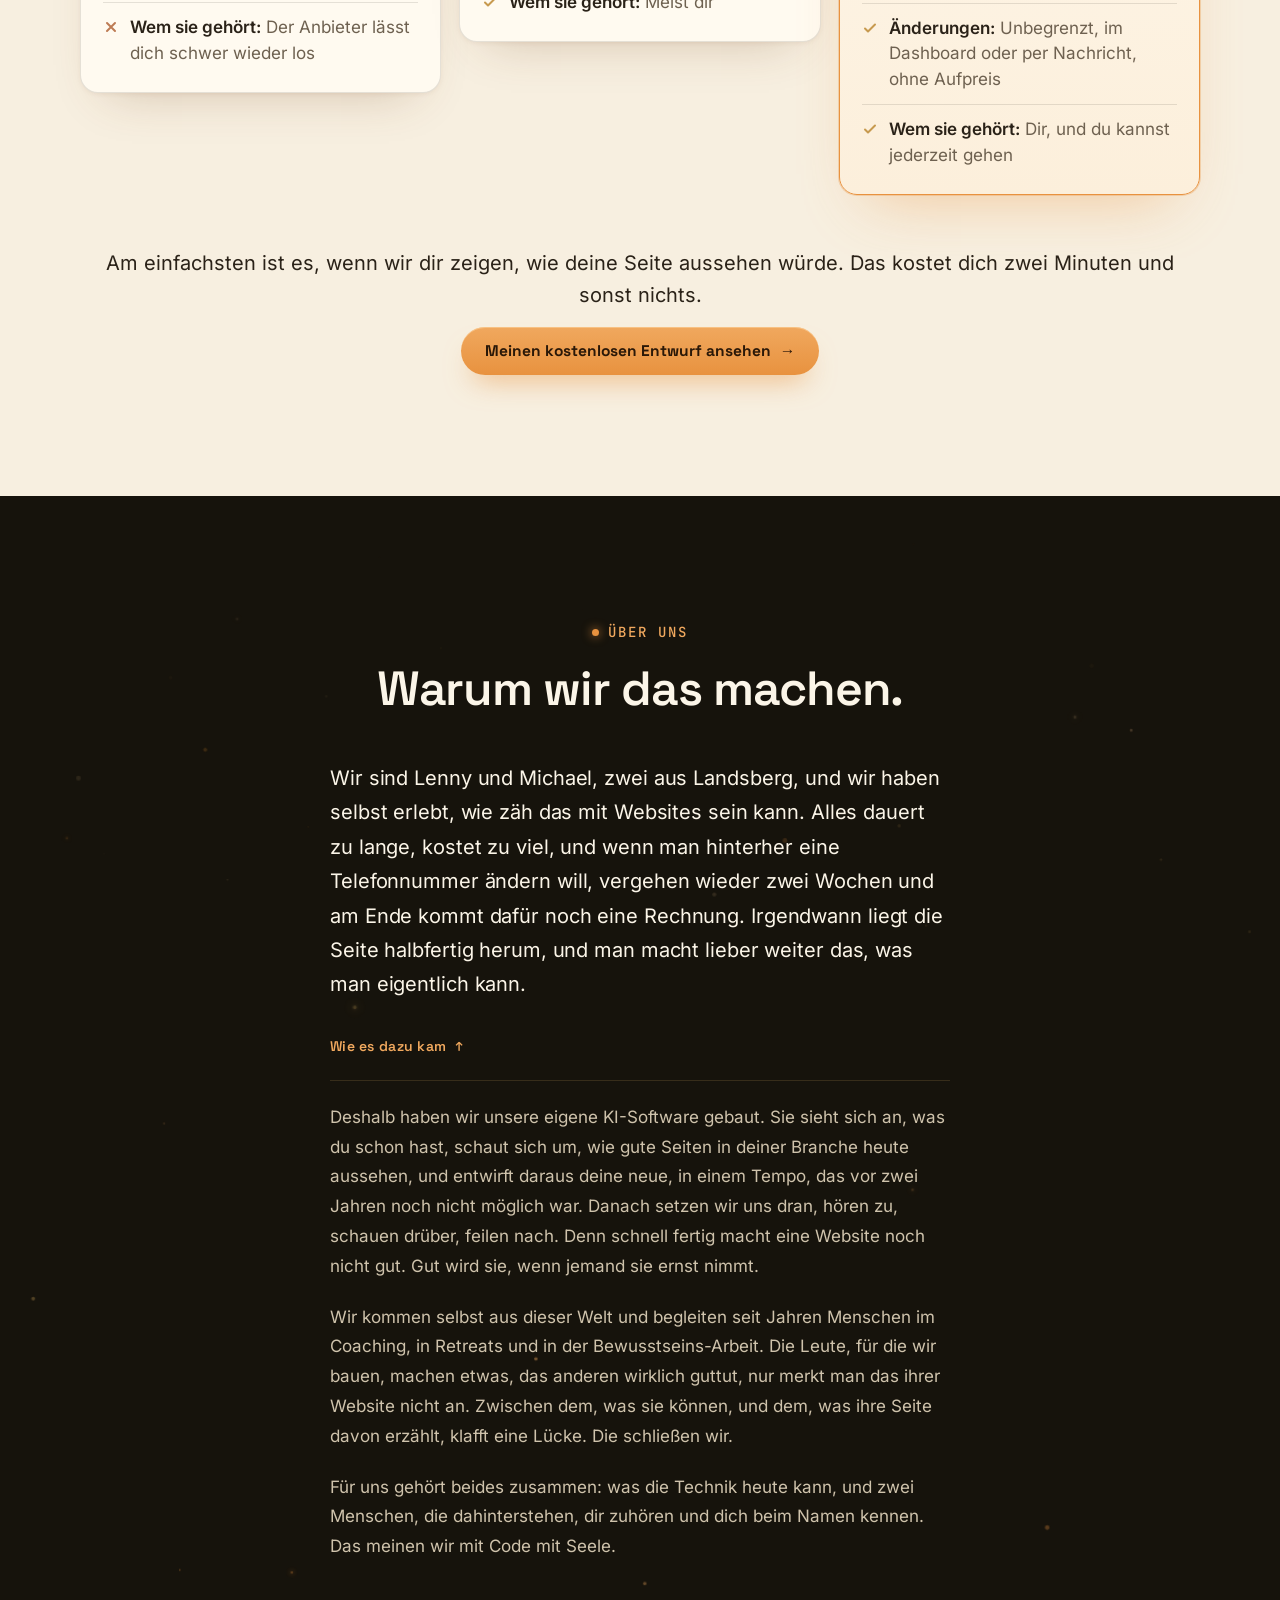
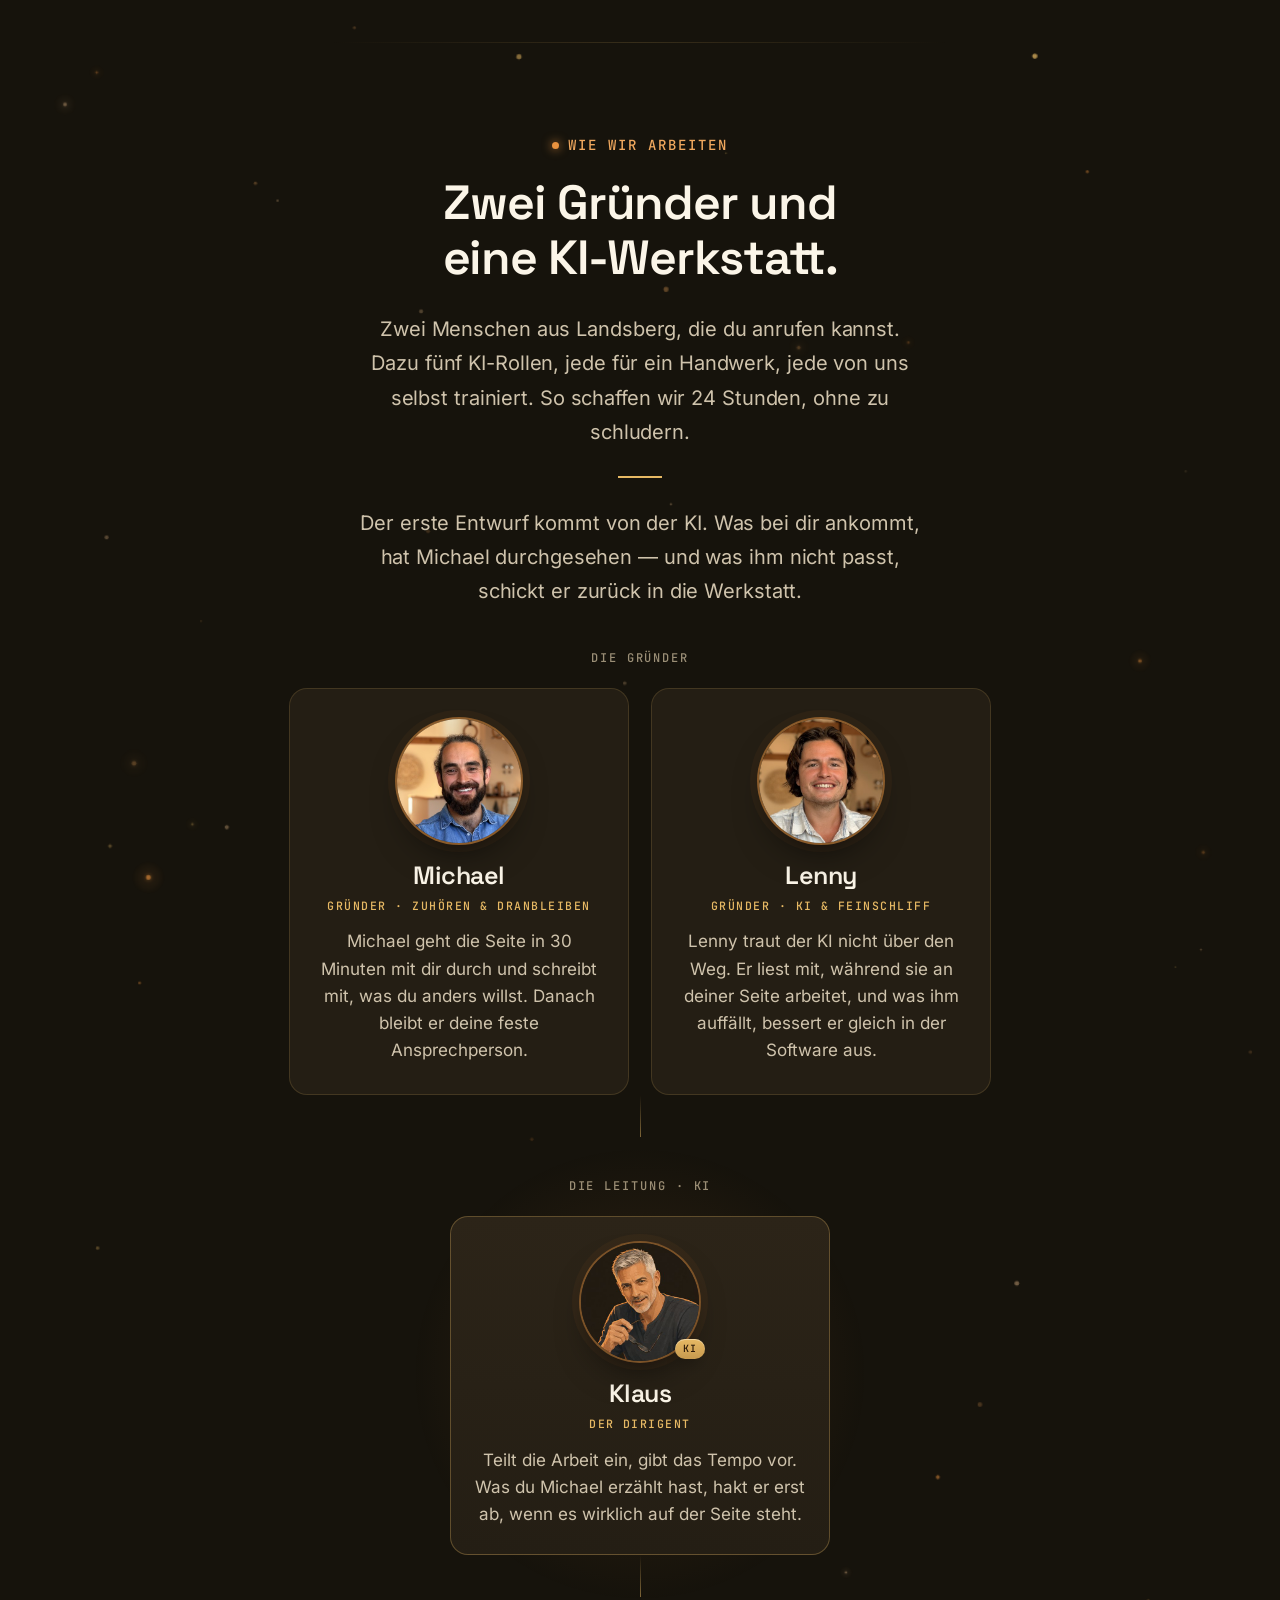
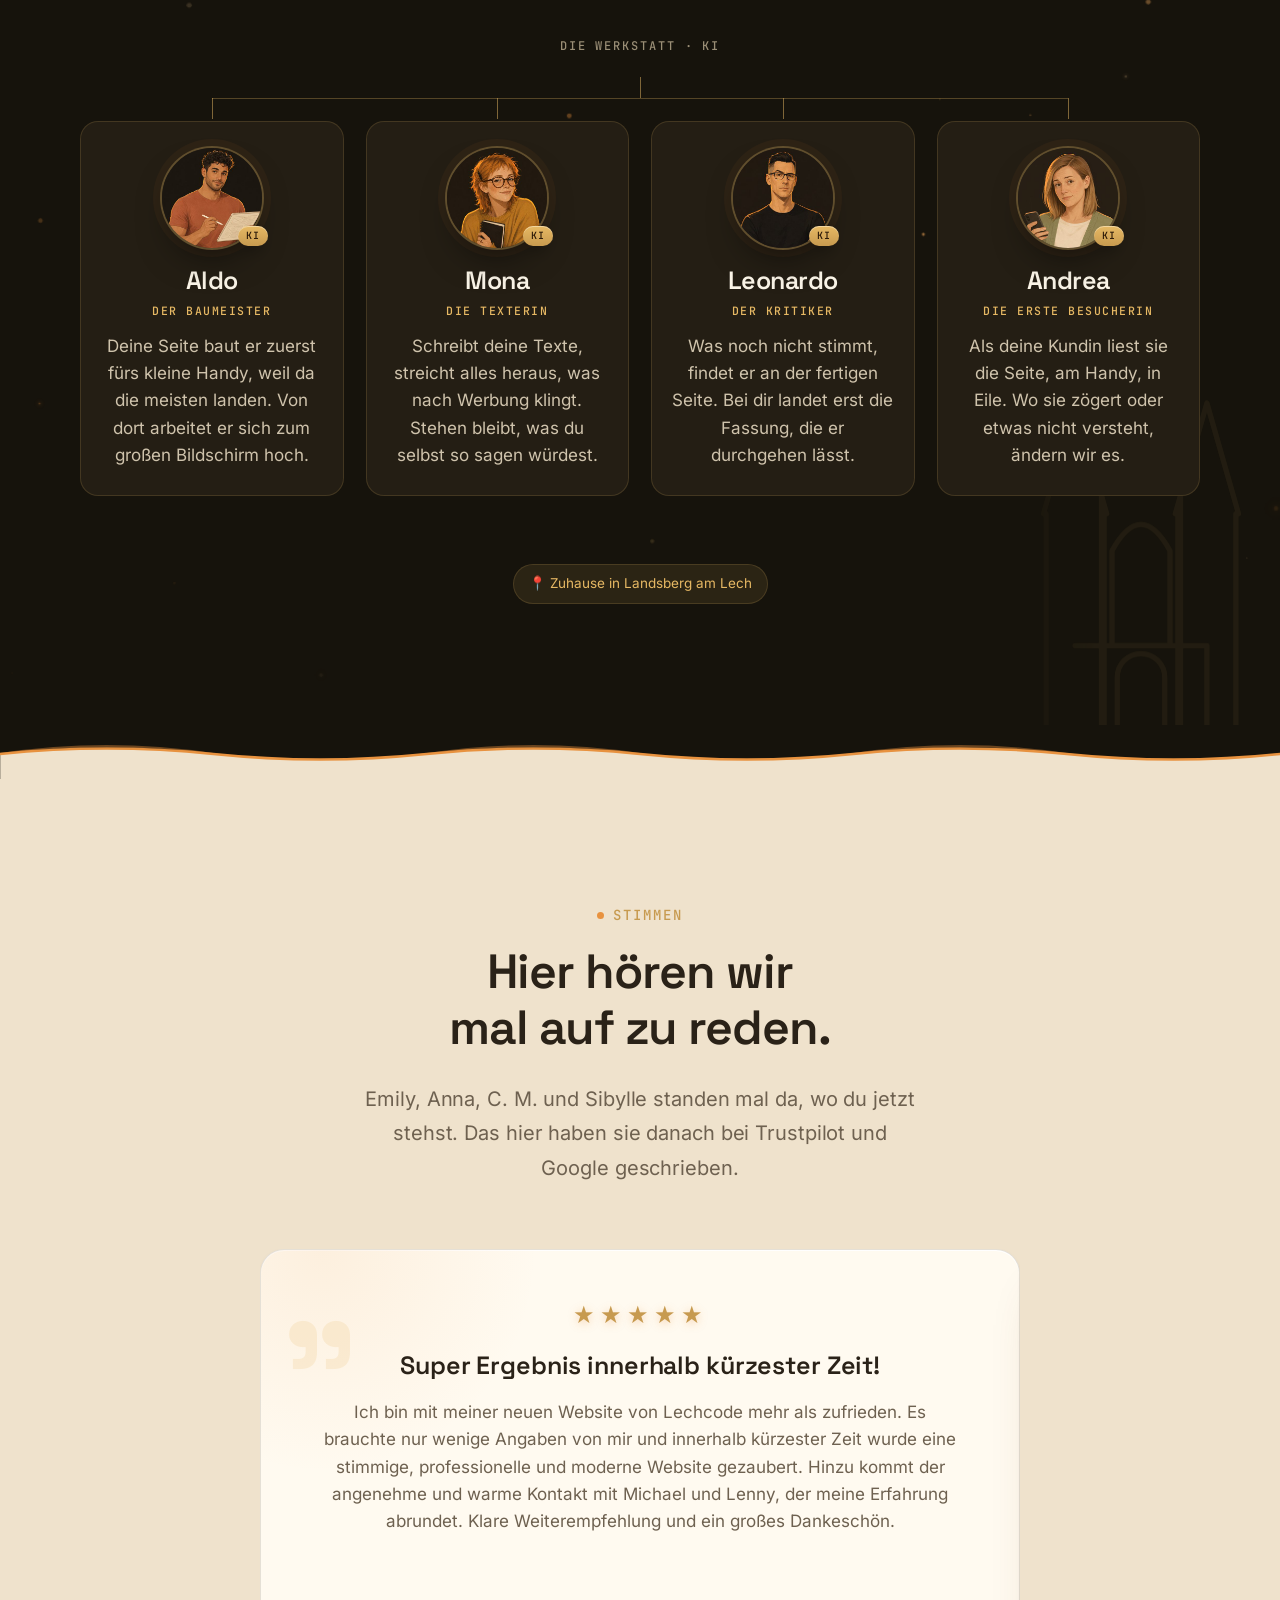
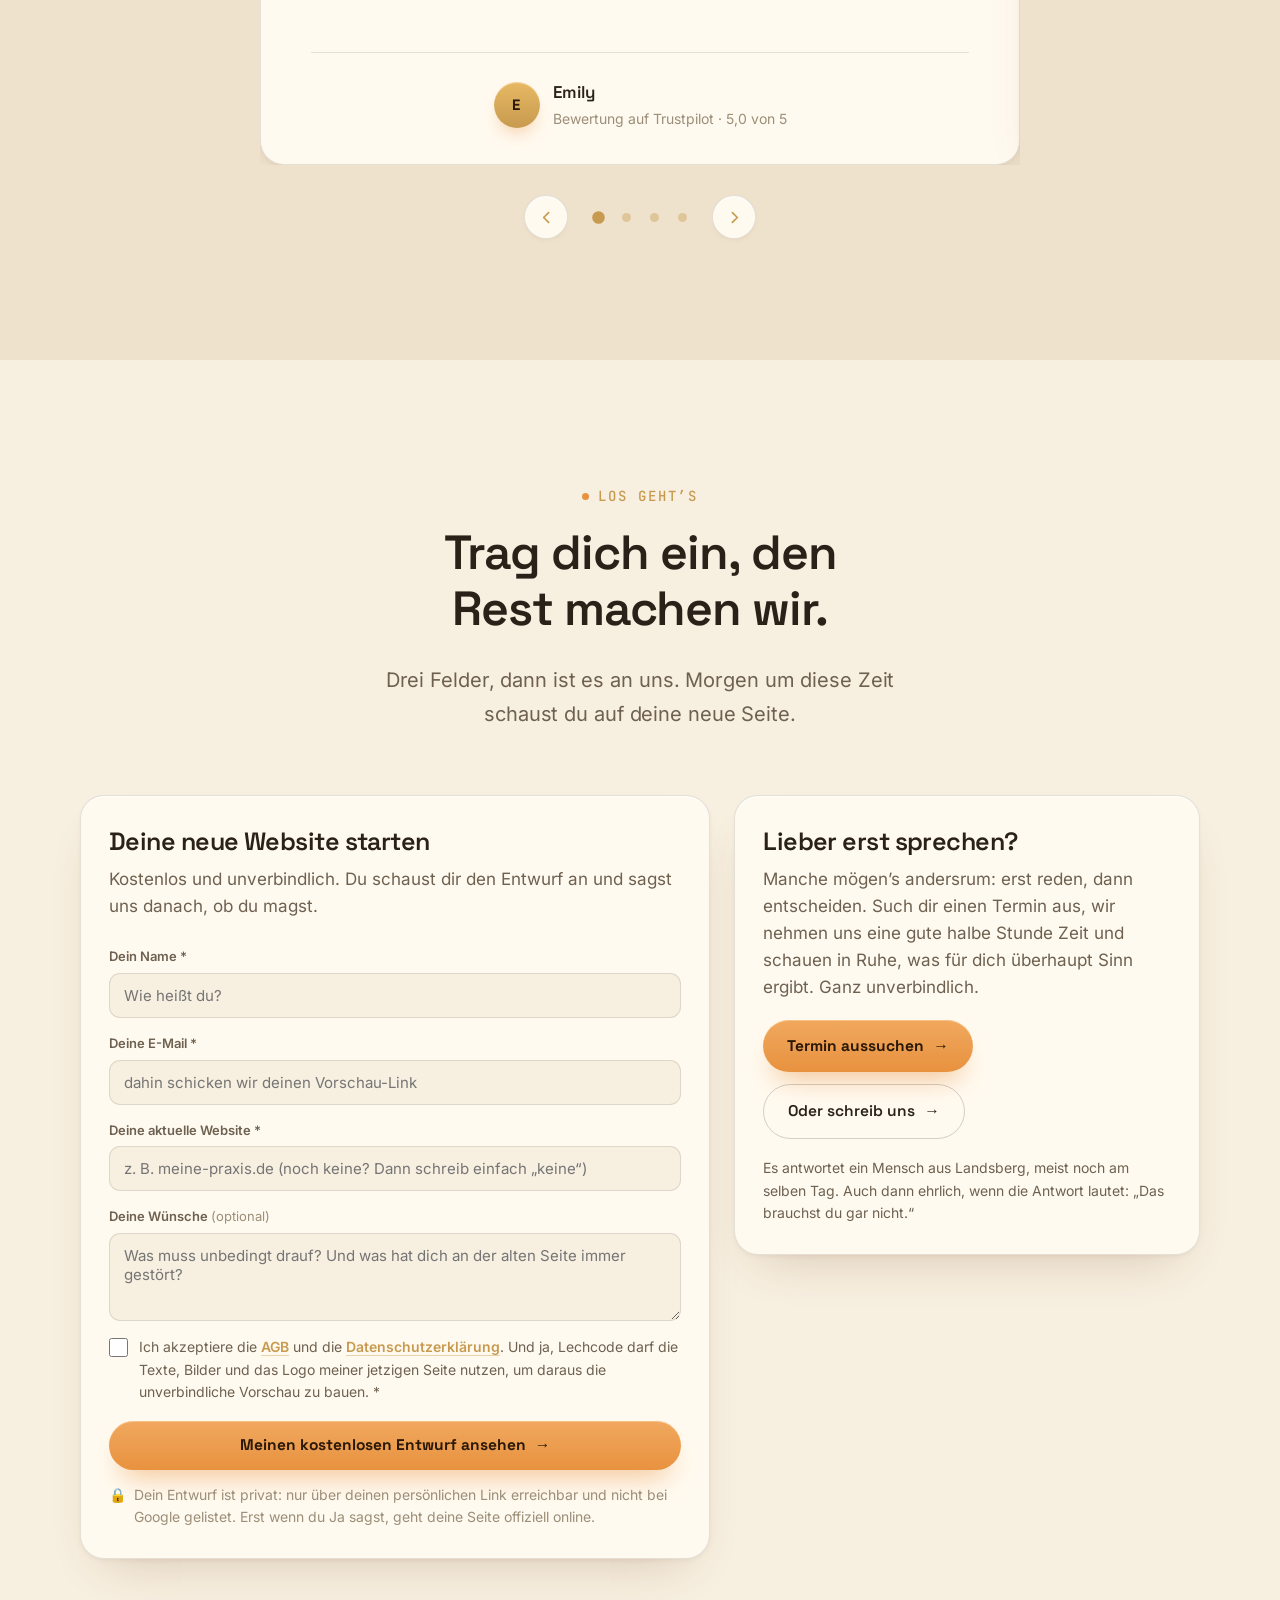
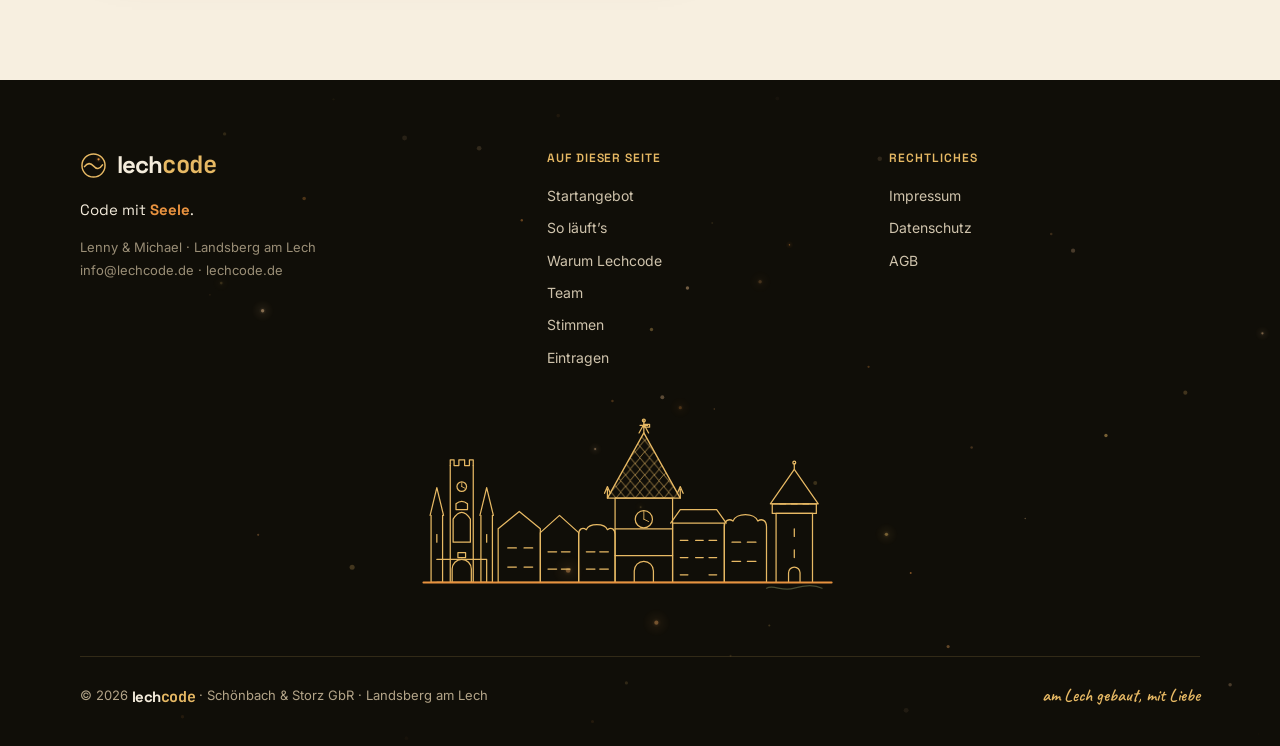
==== commit eb3aa9b6: "Hero-Sub, Vertrauens-Chip und Lennys Karte neu getextet Hero-Subheadline (Mona, Variante A von drei)" ====
--- a/index.html
+++ b/index.html
@@ -793,7 +793,7 @@
       <div class="wrap">
         <span class="eyebrow">Web-Agentur aus Landsberg am Lech · Code mit Seele</span>
         <h1>Deine neue Website.<br><span class="q">Morgen schon fertig.</span></h1>
-        <p class="hero-sub">Die meisten schicken dir erst ein Angebot. Wir schicken dir die Seite. Trag dich ein, und morgen liegt ein fertiger Entwurf in deinem Postfach, gebaut auf dem, was du mitbringst, damit du nicht raten musst, was am Ende dabei herauskommt.</p>
+        <p class="hero-sub">Fertig heißt: eine echte Seite zum Anklicken, keine Skizze. Was dir daran nicht passt, ändern wir danach in Ruhe, und bis du Ja sagst, kostet dich das nichts.</p>
 
         <!-- Hero-Video: lokal gehostet (cookiefrei, 0 externe Requests). Poster in assets/.
              Quelle: „Website Relaunch/Neues Landingpage Video/Neues Landingpage Video.mov" (311 MB)
@@ -815,7 +815,7 @@
           <a class="btn btn-ghost" href="#ablauf">Wie es funktioniert</a>
         </div>
         <div class="hero-trust">
-          <span class="trust">Kostenlos ansehen, dann entscheiden</span>
+          <span class="trust">Kein Vertrag, keine Laufzeit</span>
           <span class="trust">Auch ganz ohne bestehende Website</span>
         </div>
       </div>
@@ -1028,7 +1028,7 @@
           <div class="org-label" data-anim>Die Gründer</div>
           <div class="org-reihe">
             <div class="org-karte" data-anim style="--d:60ms"><span class="org-avhold"><img class="org-av" src="assets/team-michi.jpg" alt="" width="116" height="116" loading="lazy" decoding="async"></span><h3>Michael</h3><div class="org-rolle">Gründer · Zuhören &amp; Dranbleiben</div><p>Michael geht die Seite in 30 Minuten mit dir durch und schreibt mit, was du anders willst. Danach bleibt er deine feste Ansprechperson.</p></div>
-            <div class="org-karte" data-anim style="--d:170ms"><span class="org-avhold"><img class="org-av" src="assets/team-lenny.jpg" alt="" width="116" height="116" loading="lazy" decoding="async"></span><h3>Lenny</h3><div class="org-rolle">Gründer · Technik &amp; KI</div><p>Die Software, aus der deine neue Seite entsteht, hat er selbst geschrieben. Fast täglich feilt er weiter: schnell laden, in zwei Jahren noch laufen.</p></div>
+            <div class="org-karte" data-anim style="--d:170ms"><span class="org-avhold"><img class="org-av" src="assets/team-lenny.jpg" alt="" width="116" height="116" loading="lazy" decoding="async"></span><h3>Lenny</h3><div class="org-rolle">Gründer · KI &amp; Feinschliff</div><p>Lenny traut der KI nicht über den Weg. Er liest mit, während sie an deiner Seite arbeitet, und was ihm auffällt, bessert er gleich in der Software aus.</p></div>
           </div>
         </div>
 
